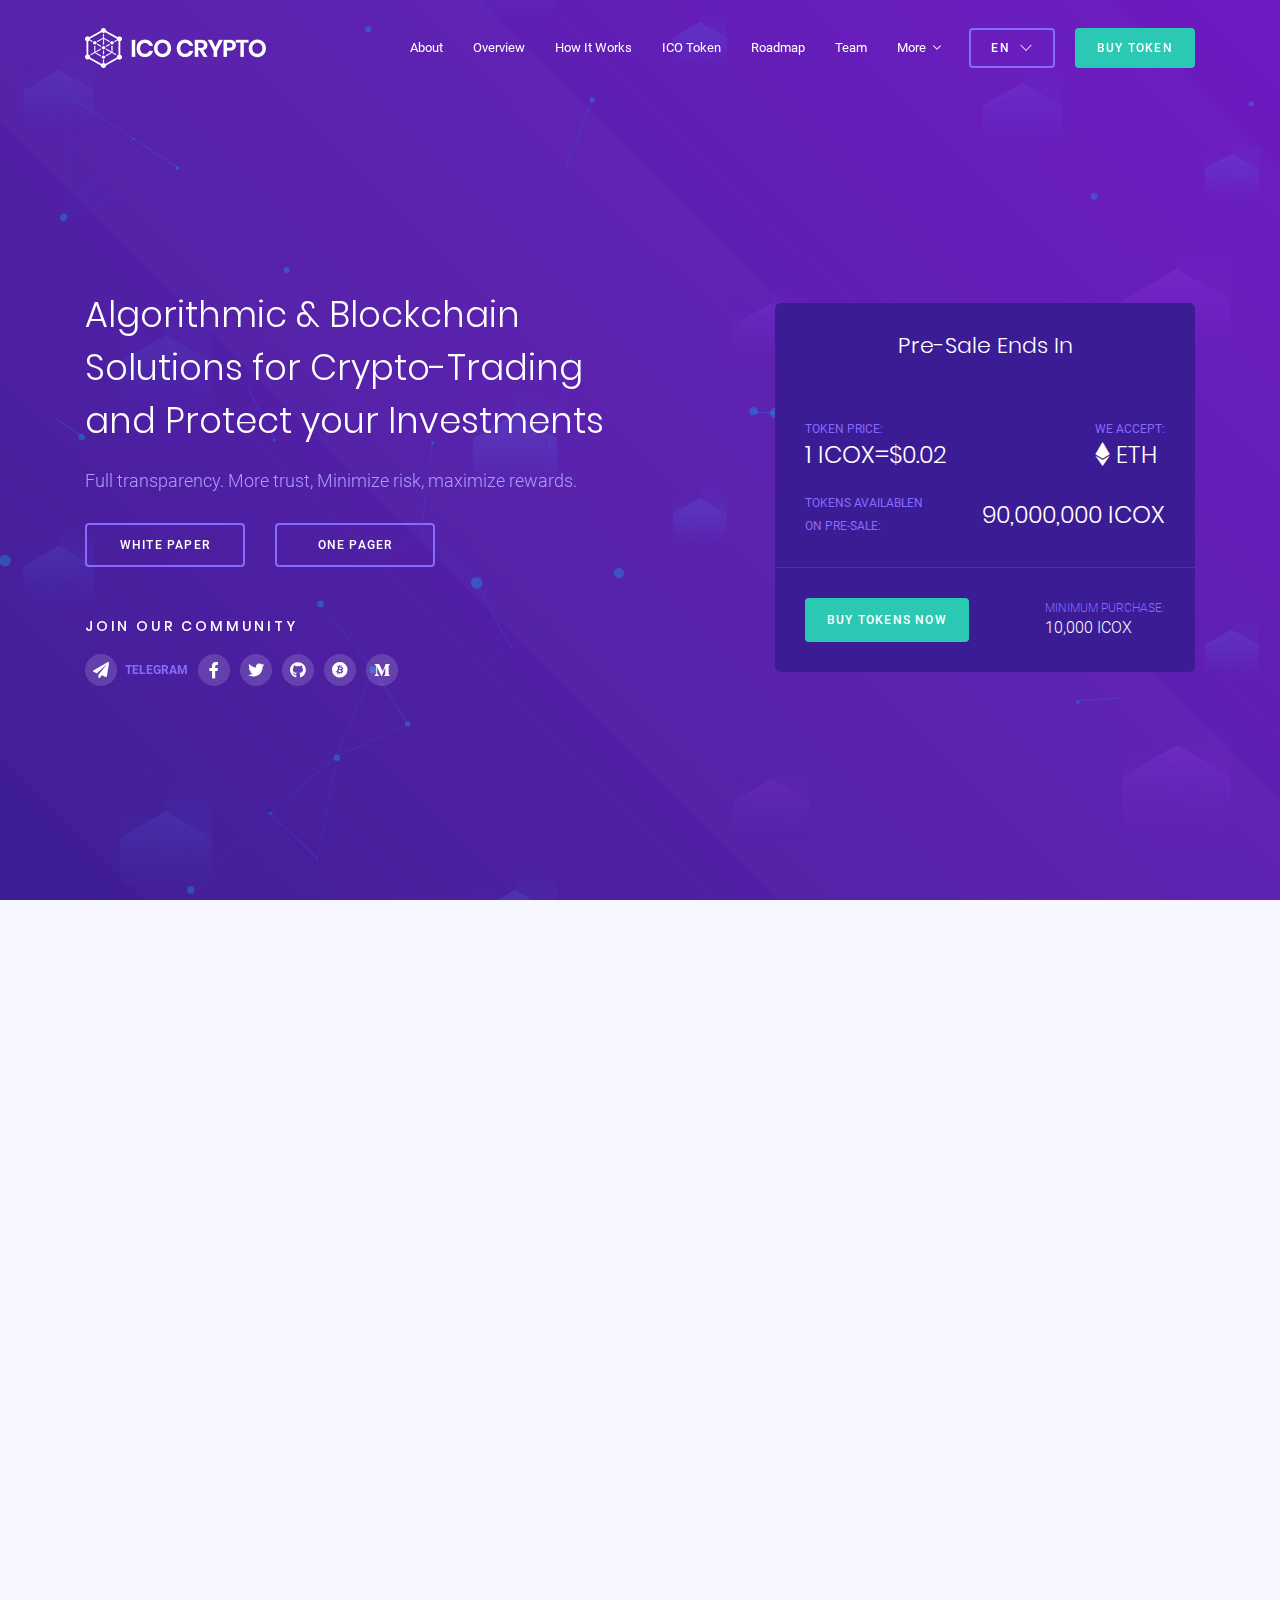
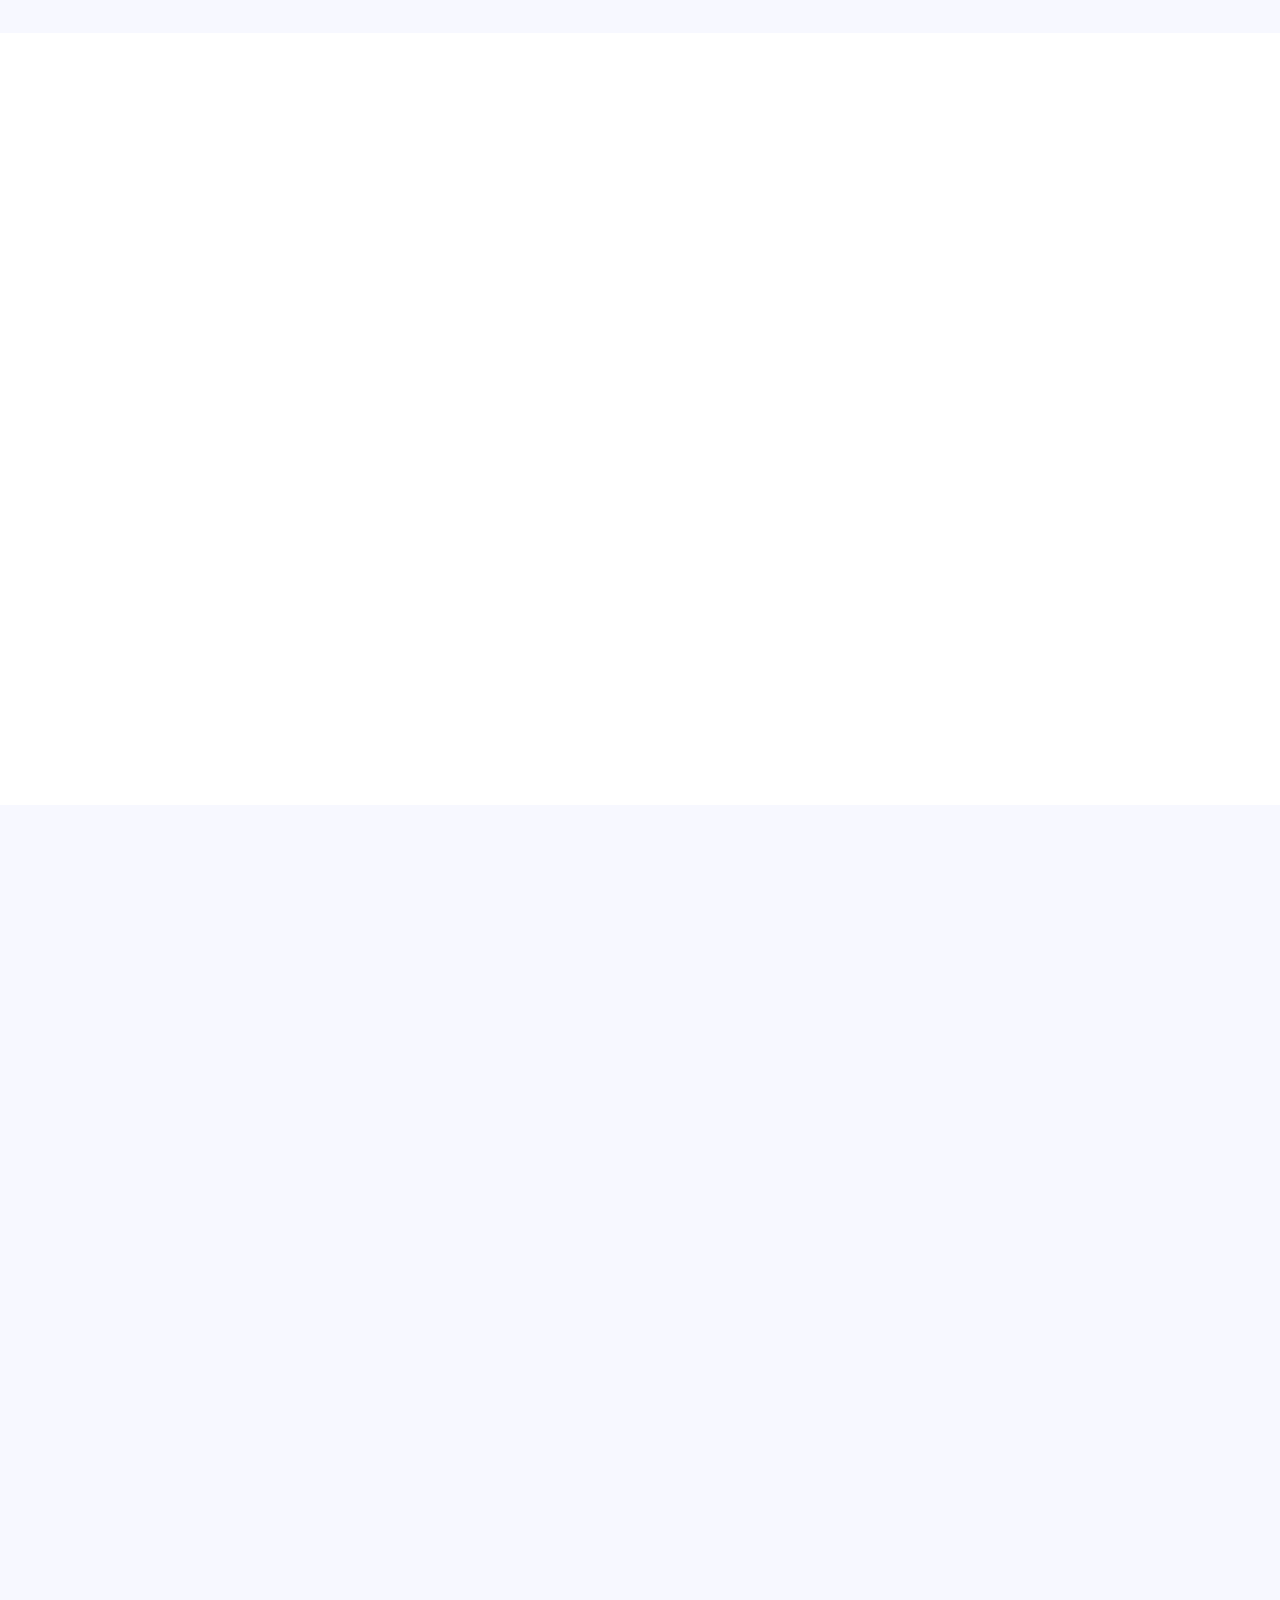
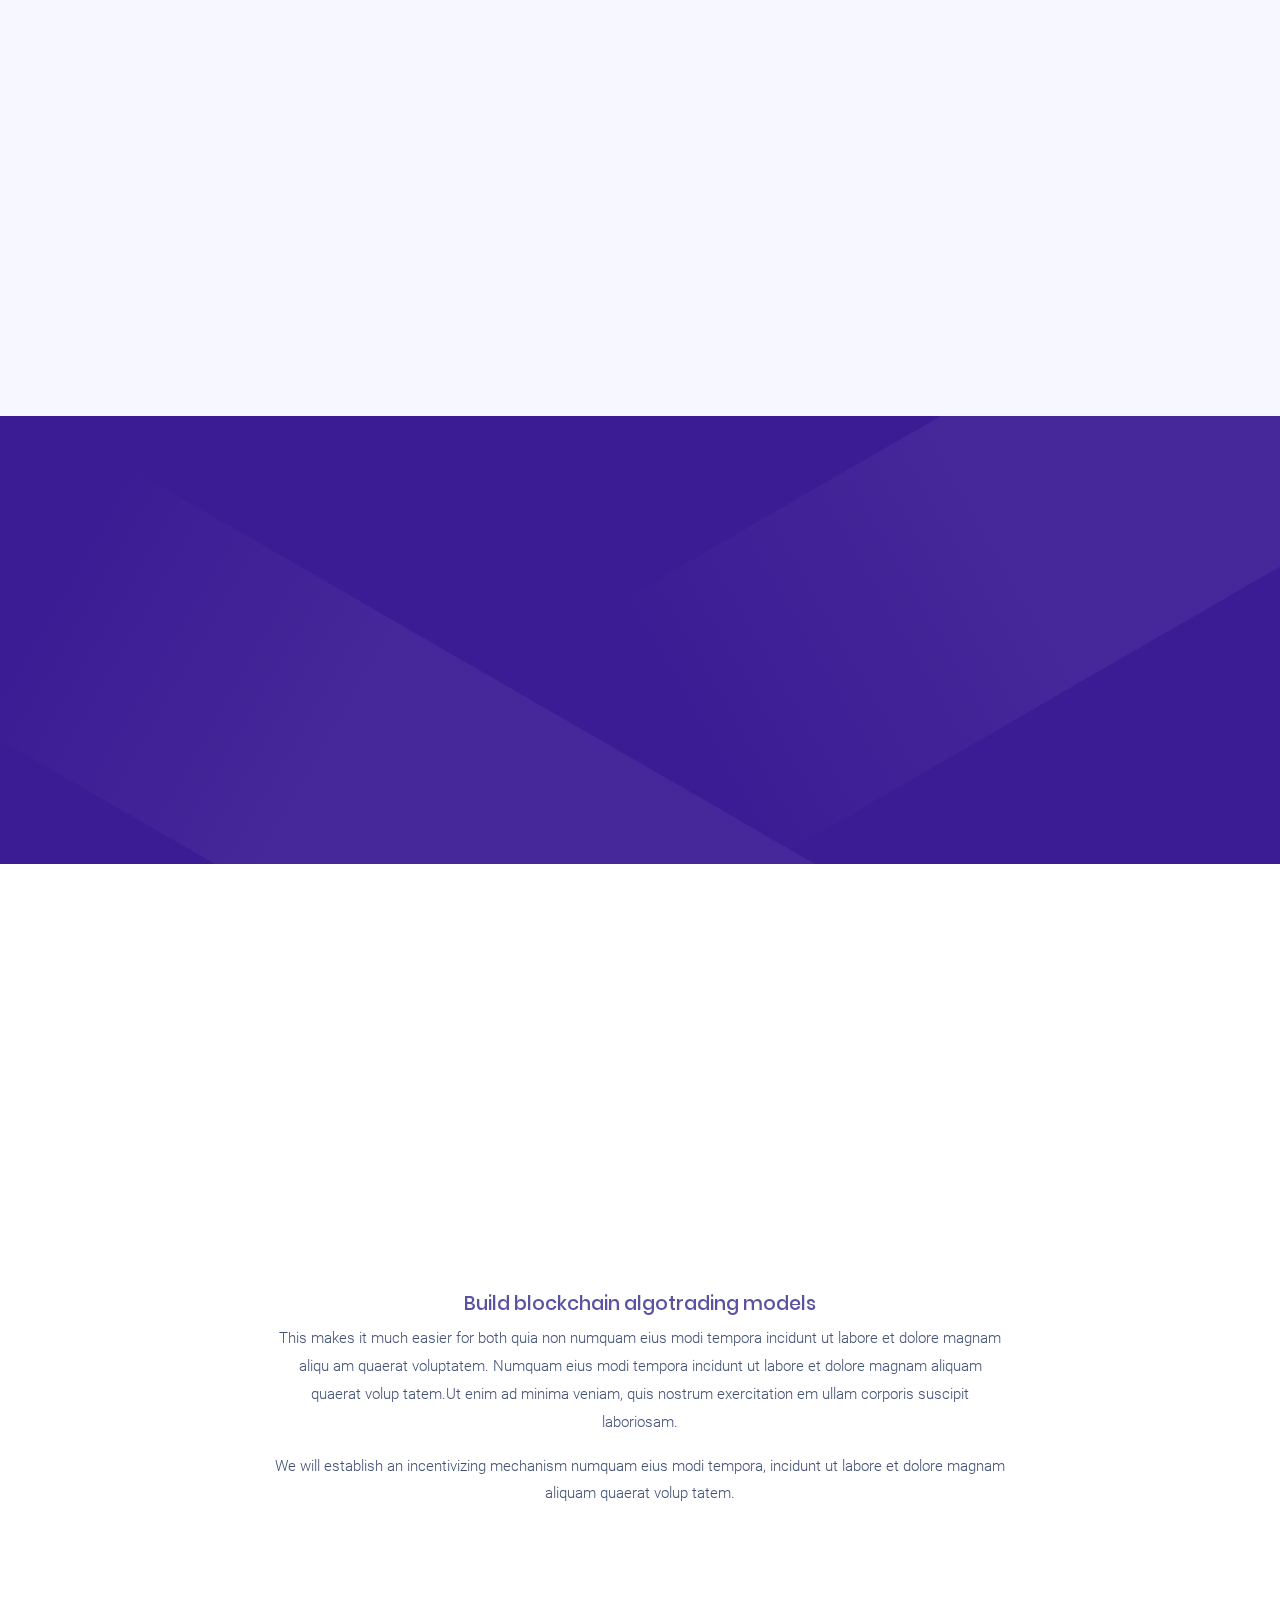
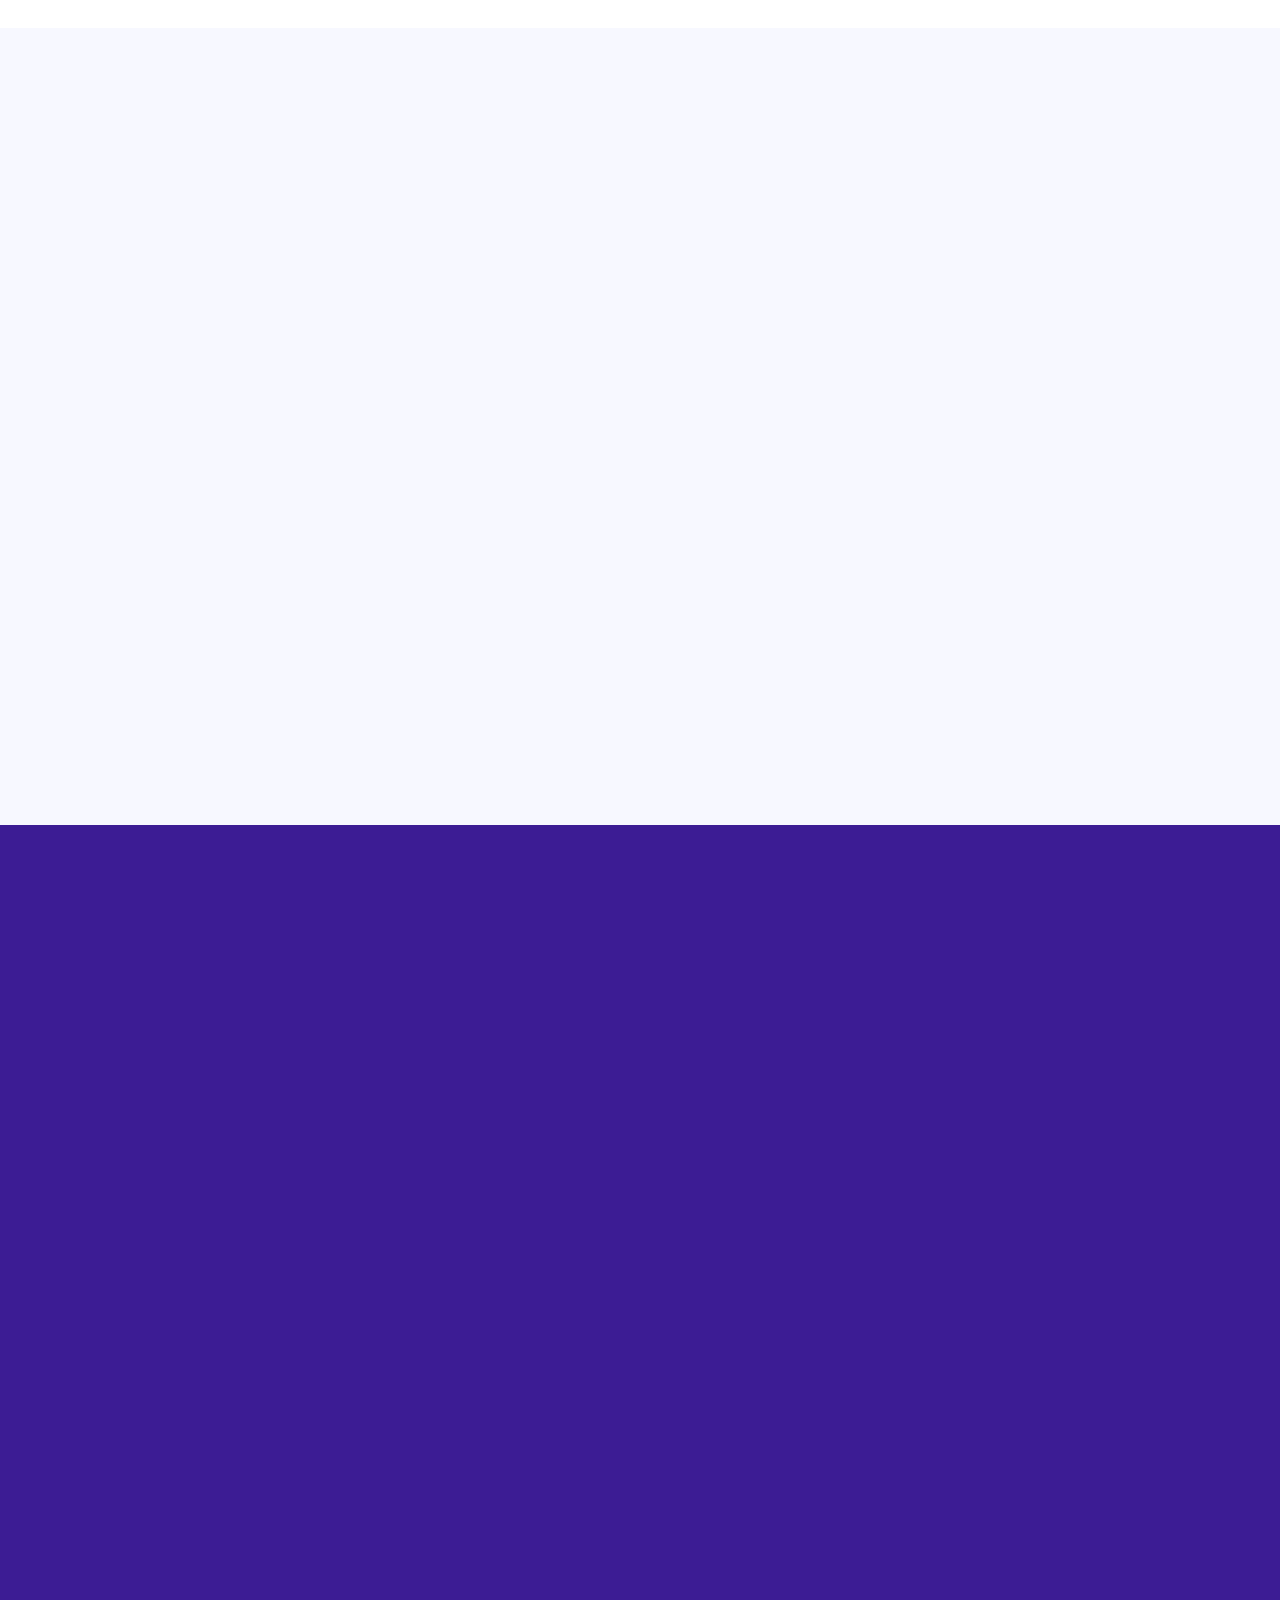
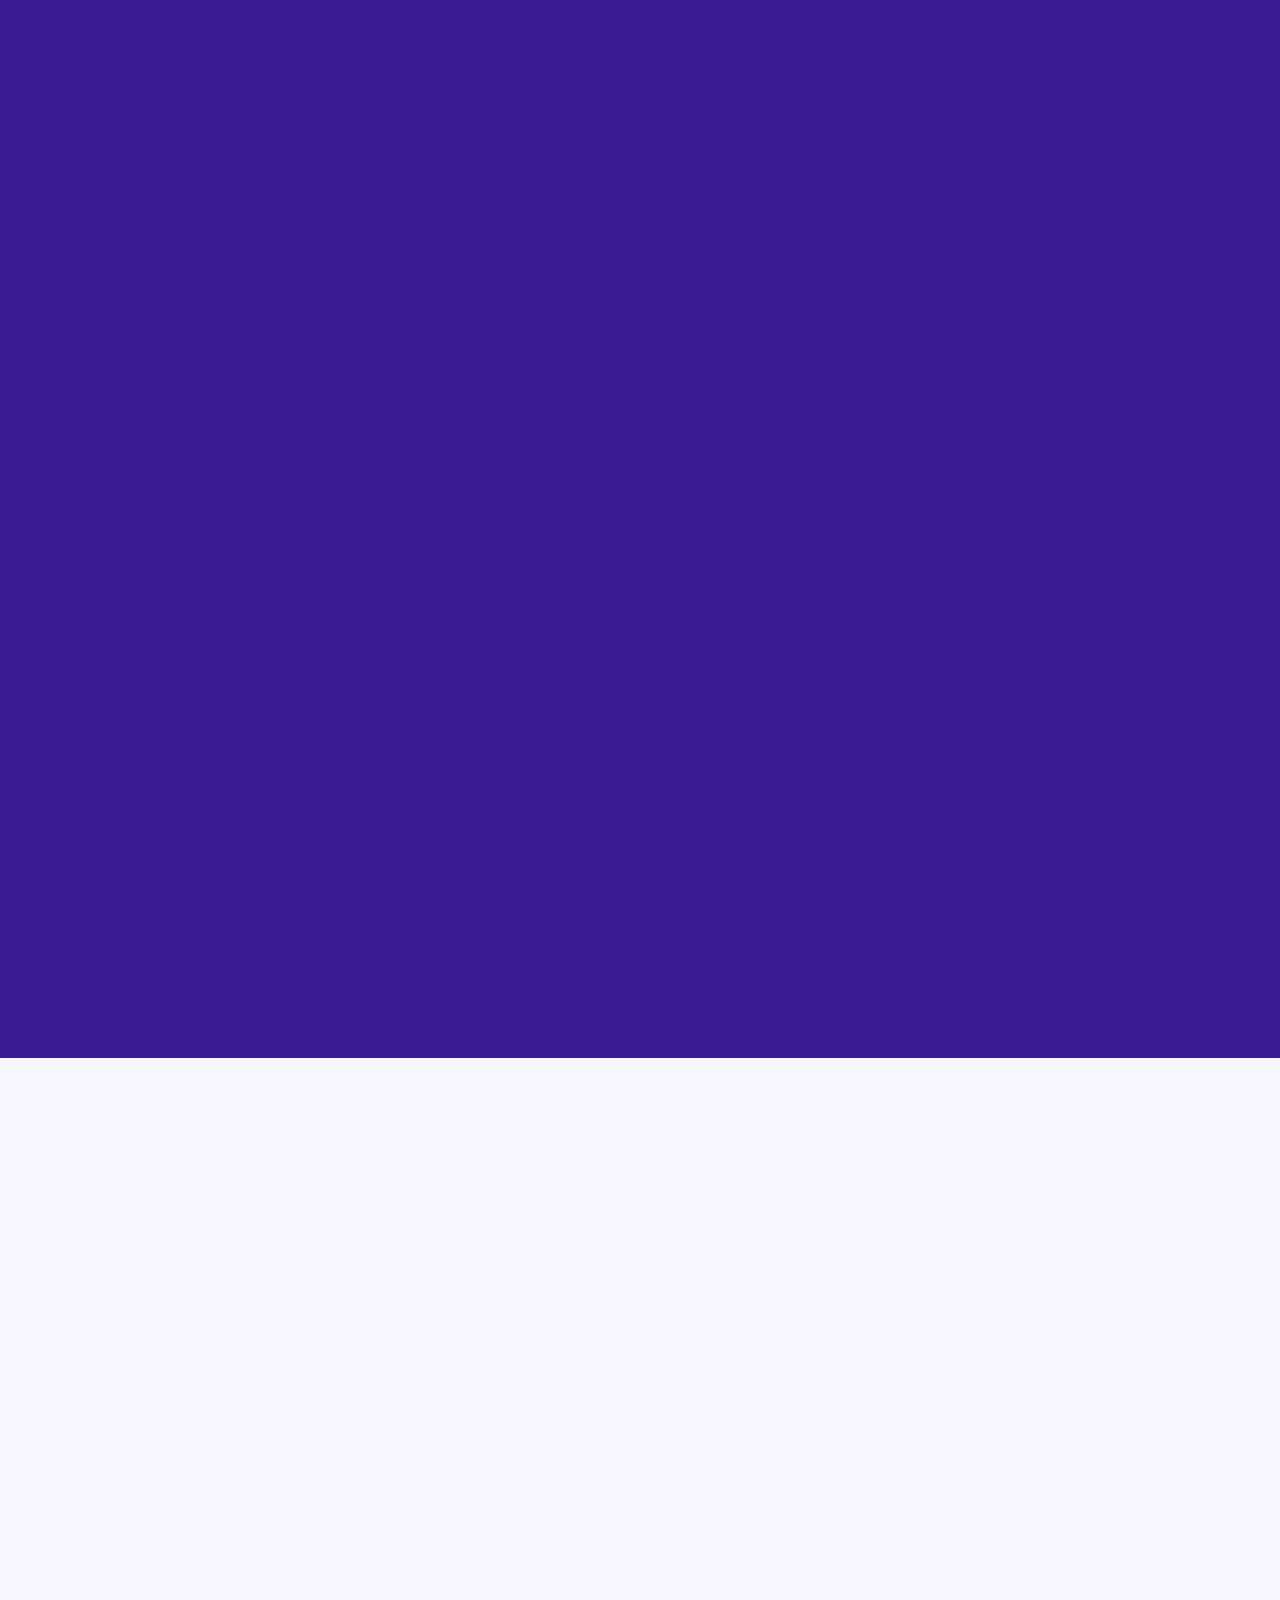
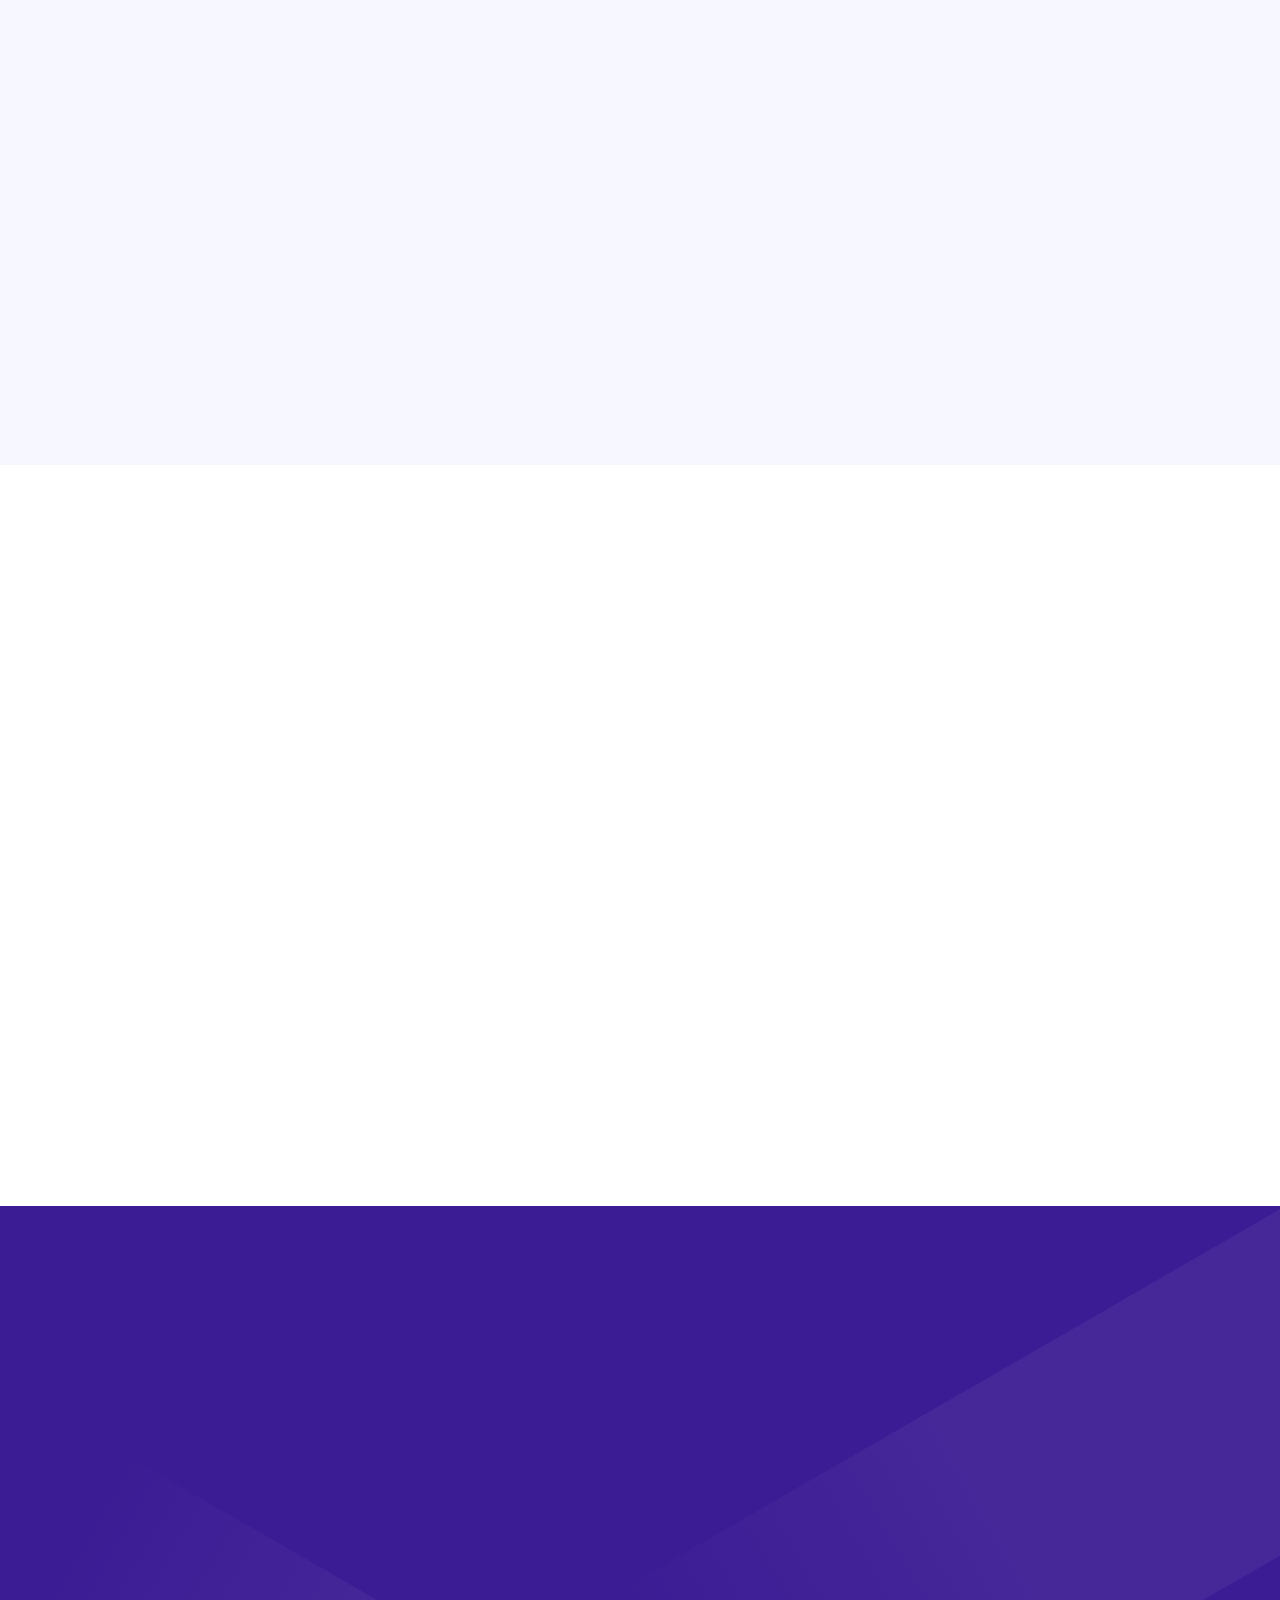
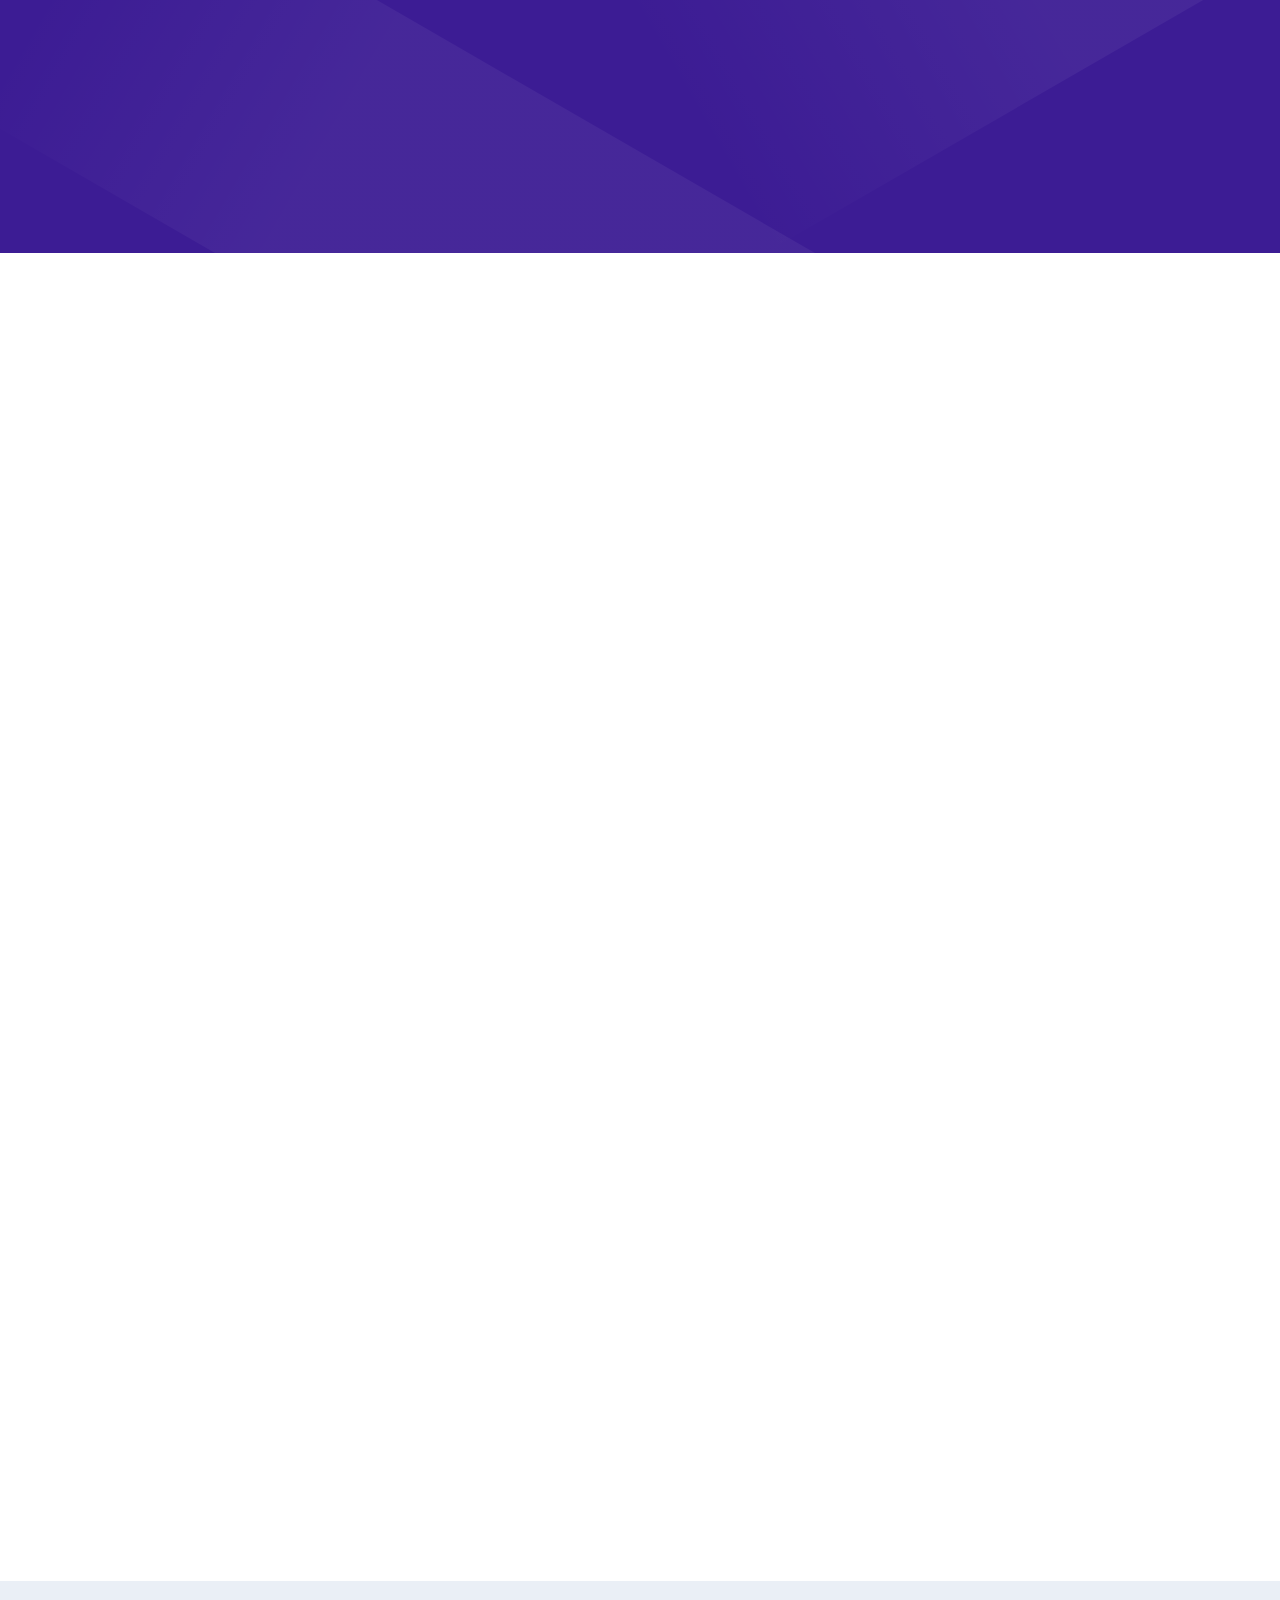
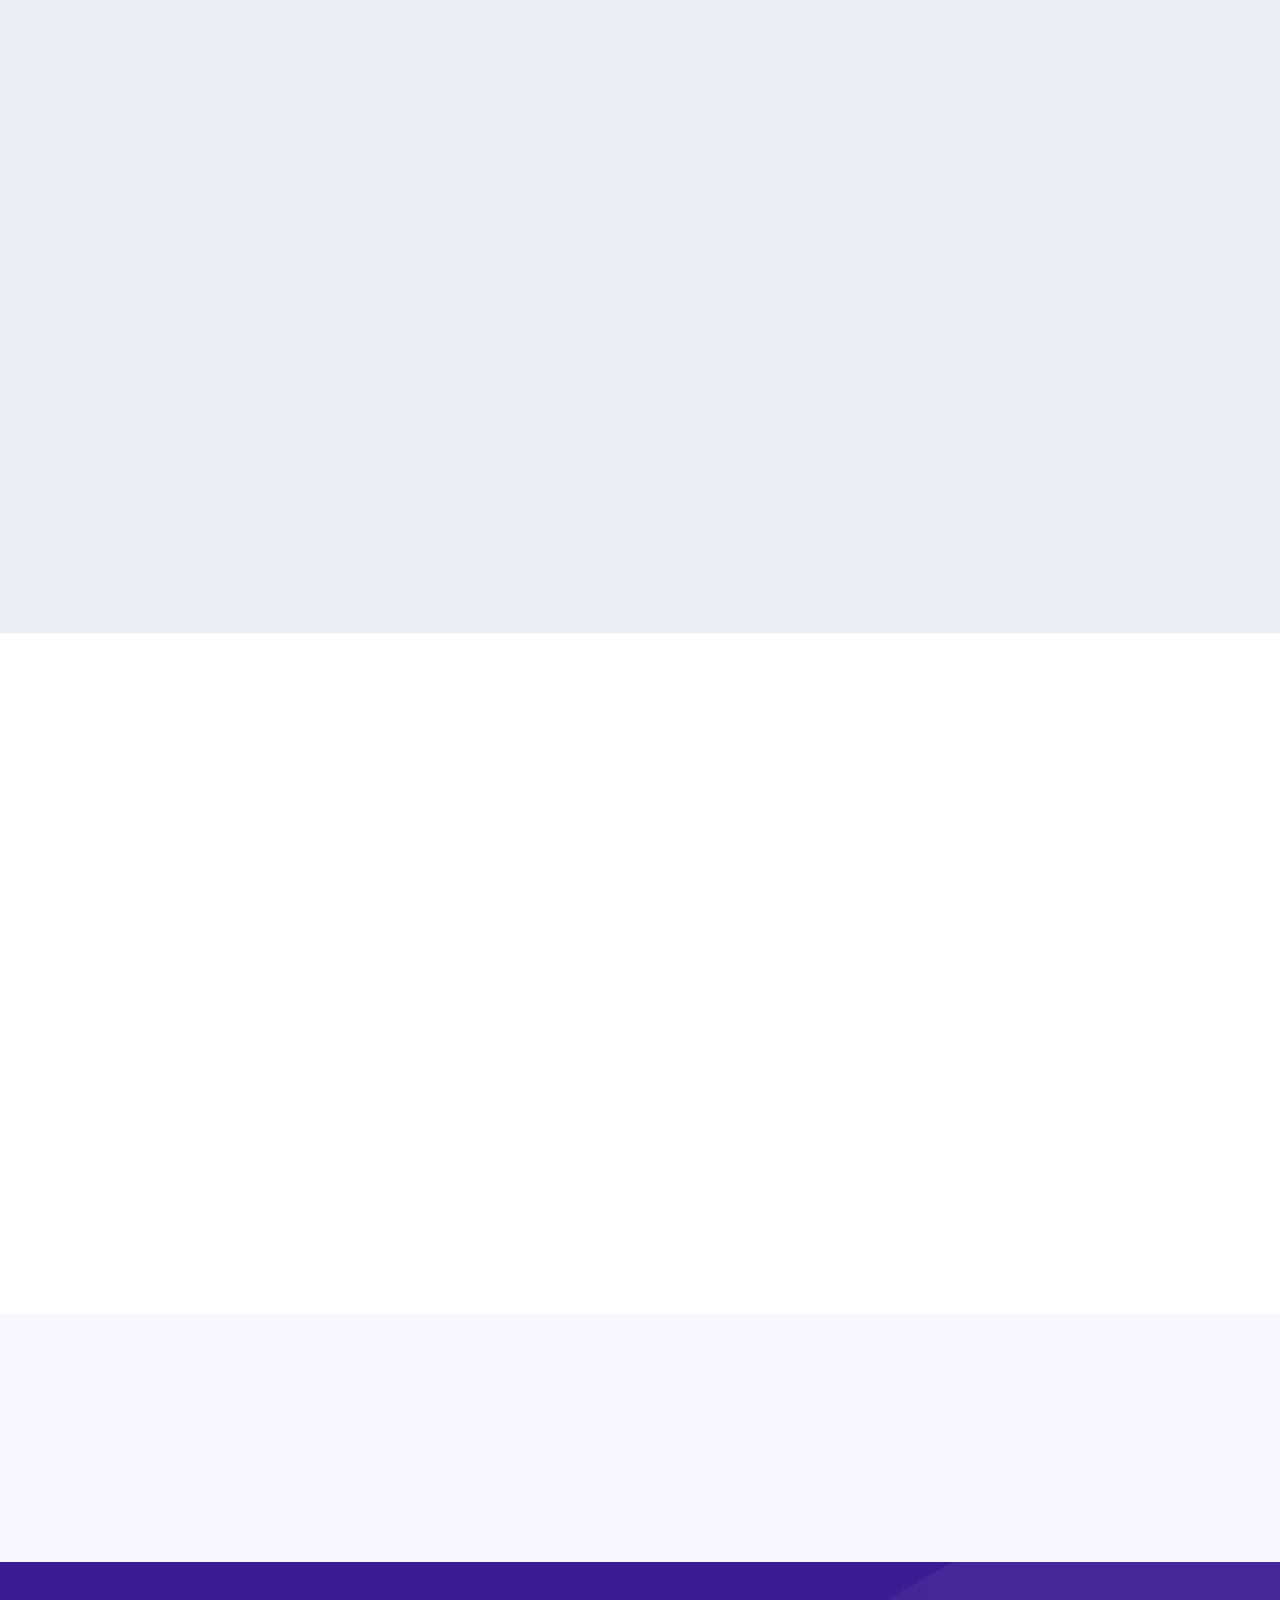
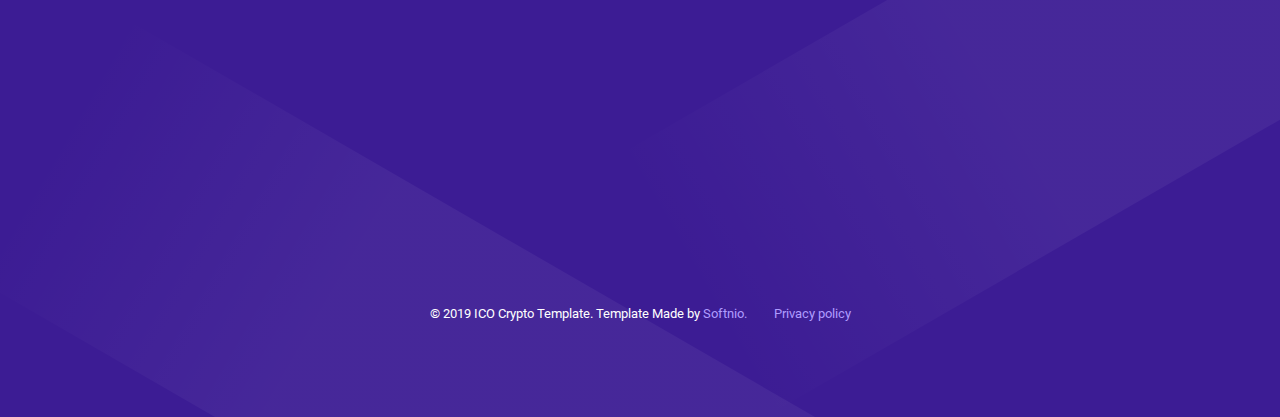
==== index.html @ b736d644 "The first commit" ====
<!DOCTYPE html>
<html lang="zxx" class="js">
<head>
	<meta charset="utf-8">
<meta name="author" content="Softnio">
<meta name="viewport" content="width=device-width, initial-scale=1, shrink-to-fit=no">
<meta name="description" content="">
<!-- Fav Icon  -->
<link rel="shortcut icon" href="images/favicon.png">
<!-- Site Title  -->
<title>Salvia | ICO Crypto - ICO Landing Page &amp; Multi-Purpose Cryptocurrency HTML Template</title>
<!-- Bundle and Base CSS -->
<link rel="stylesheet" href="assets/css/vendor.bundle.css?ver=1930">
<link rel="stylesheet" href="assets/css/style-salvia.css?ver=1930" id="changeTheme">
<!-- Extra CSS -->
<link rel="stylesheet" href="assets/css/theme.css?ver=1930">




</head>
     


    <body class="nk-body body-wider theme-dark mode-onepage">

<body class="nk-body body-wider theme-dark mode-onepage">
	<div class="nk-wrap">
		<header class="nk-header page-header is-transparent is-sticky is-shrink" id="header">
		    <!-- Header @s -->
            <div class="header-main">
                <div class="container">
                    <div class="header-wrap">
                        <!-- Logo @s -->
                        <div class="header-logo logo animated" data-animate="fadeInDown" data-delay=".65">
                            <a href="./" class="logo-link">
                                <img class="logo-dark" src="images/logo.png" srcset="images/logo2x.png 2x" alt="logo">
                                <img class="logo-light" src="images/logo-full-white.png" srcset="images/logo-full-white2x.png 2x" alt="logo">
                            </a>
                        </div>

                        <!-- Menu Toogle @s -->
                        <div class="header-nav-toggle">
                            <a href="#" class="navbar-toggle" data-menu-toggle="header-menu">
                                <div class="toggle-line">
                                    <span></span>
                                </div>
                            </a>
                        </div>

                        <!-- Menu @s -->
                        <div class="header-navbar header-navbar-s2">
                            <nav class="header-menu justify-content-between" id="header-menu">
                                <ul class="menu animated remove-animation" data-animate="fadeInDown" data-delay=".75">
                                    <li class="menu-item"><a class="menu-link nav-link" href="#about">About</a></li>
                                    <li class="menu-item"><a class="menu-link nav-link" href="#overview">Overview</a></li>
                                    <li class="menu-item"><a class="menu-link nav-link" href="#works">How It Works</a></li>
                                    <li class="menu-item"><a class="menu-link nav-link" href="#token">ICO Token</a></li>
                                    <li class="menu-item"><a class="menu-link nav-link" href="#roadmap">Roadmap</a></li>
                                    <li class="menu-item"><a class="menu-link nav-link" href="#team">Team</a></li>
                                    <li class="menu-item has-sub">
                                       <a class="menu-link nav-link menu-toggle" href="#">More</a>
                                        <ul class="menu-sub menu-drop">
                                            <li class="menu-item"><a class="menu-link nav-link" href="#faq">Faq</a></li>
                                            <li class="menu-item"><a class="menu-link nav-link" href="#document">Document</a></li>
                                        </ul>
                                    </li>
                                </ul>
                                <ul class="menu-btns align-items-center animated remove-animation" data-animate="fadeInDown" data-delay=".85">
                                    <li class="language-switcher language-switcher-s2 toggle-wrap">
                                        <a class="btn btn-rg toggle-tigger btn-outline btn-auto no-change btn-primary" href="#"><span>EN</span><em class="icon ti ti-angle-down"></em></a>
                                        <ul class="toggle-class toggle-drop drop-list drop-list-mb">
                                            <li><a href="#">Fr</a></li>
                                            <li><a href="#">Ch</a></li>
                                            <li><a href="#">Br</a></li>
                                        </ul>
                                    </li>
                                    <li><a href="#" class="btn btn-rg btn-secondary no-change"><span>Buy Token</span></a></li>
                                </ul>
                            </nav>
                        </div><!-- .header-navbar @e -->
                    </div>                                                
                </div>
            </div><!-- .header-main @e -->
			<!-- Banner @s -->
            <div class="header-banner bg-theme-grad-s2">
                <div class="nk-banner">
                    <div class="banner banner-fs banner-single banner-s1 banner-s1-overlay">
                        <div class="banner-wrap">
                            <div class="container">
                                <div class="row align-items-center justify-content-center justify-content-lg-between gutter-vr-60px">
                                    <div class="col-lg-6 col-xl-6 text-center text-lg-left">
                                        <div class="banner-caption tc-light">
                                            <div class="cpn-head mt-0">
                                                <h1 class="title title-thin title-xl-2 animated" data-animate="fadeInUp" data-delay="1.25">Algorithmic &amp; Blockchain Solutions for Crypto-Trading and Protect your Investments</h1>
                                            </div>
                                            <div class="cpn-text cpn-text-s2">
                                                <p class="lead-s2 lead-light animated" data-animate="fadeInUp" data-delay="1.35">Full transparency. More trust, Minimize risk, maximize rewards.</p>
                                            </div>
                                            <div class="cpn-btns">
                                                <ul class="btn-grp animated" data-animate="fadeInUp" data-delay="1.45">
                                                    <li><a class="btn btn-md btn-primary btn-outline" href="#">White Paper</a></li>
                                                    <li><a class="btn btn-md btn-primary btn-outline" href="#">One Pager</a></li>
                                                </ul>
                                            </div>
                                            <div class="cpn-social">
                                                <h4 class="title-xs animated" data-animate="fadeInUp" data-delay="1.55">JOIN OUR COMMUNITY</h4>
                                                <ul class="social">
                                                    <li class="animated" data-animate="fadeInUp" data-delay="1.65"><a href="#"><em class="social-icon fas fa-paper-plane"></em><span>Telegram</span></a></li>
                                                    <li class="animated" data-animate="fadeInUp" data-delay="1.7"><a href="#"><em class="social-icon fab fa-facebook-f"></em></a></li>
                                                    <li class="animated" data-animate="fadeInUp" data-delay="1.75"><a href="#"><em class="social-icon fab fa-twitter"></em></a></li>
                                                    <li class="animated" data-animate="fadeInUp" data-delay="1.8"><a href="#"><em class="social-icon fab fa-github"></em></a></li>
                                                    <li class="animated" data-animate="fadeInUp" data-delay="1.85"><a href="#"><em class="social-icon fab fa-bitcoin"></em></a></li>
                                                    <li class="animated" data-animate="fadeInUp" data-delay="1.9"><a href="#"><em class="social-icon fab fa-medium-m"></em></a></li>
                                                </ul>
                                            </div>
                                        </div>
                                    </div><!-- .col -->
                                    <div class="col-lg-6 col-xl-5 col-md-8 col-sm-9">
                                        <div class="token-status token-status-s3 round bg-theme tc-light animated" data-animate="fadeInUp" data-delay="2">
                                            <h4 class="title-md title-thin">Pre-Sale Ends In</h4>
                                            <div class="countdown-s2 countdown" data-date="2021/08/10 20:00:00"></div>
                                            <div class="token-info token-info-s1">
                                                <div class="token-info-item token-info-item-s1">
                                                    <div class="token-info-item-list">
                                                        <span>Token Price:</span>
                                                        <h4>1 ICOX=$0.02</h4>
                                                    </div>
                                                    <div class="token-info-item-list">
                                                        <span>We Accept:</span>
                                                        <h4><em class="fab fa-ethereum"></em> ETH</h4>
                                                    </div>
                                                </div>
                                                <div class="token-info-item token-info-item-s1">
                                                    <span>Tokens Availablen <br class="d-none d-md-block"> on Pre-Sale:</span>
                                                    <h4>90,000,000 ICOX</h4>
                                                </div>
                                            </div>
                                            <div class="token-action token-action-s2 flex-wrap flex-sm-nowrap">
                                                <a href="#" class="btn btn-md btn-secondary">Buy Tokens Now</a>
                                                <div class="token-min-s2">
                                                    <span>Minimum Purchase:</span> 
                                                    <span>10,000 ICOX</span>
                                                </div>
                                            </div>
                                        </div>
                                    </div><!-- .col -->
                                </div><!-- .row -->
                            </div>
                        </div>
                    </div>
                </div><!-- .nk-banner -->
                <div class="nk-ovm shape-q"></div>
                
                <!-- Place Particle Js -->
				<div id="particles-bg" class="particles-container particles-bg" data-pt-base="#00c0fa" data-pt-base-op=".3" data-pt-line="#2b56f5" data-pt-line-op=".5" data-pt-shape="#00c0fa" data-pt-shape-op=".2"></div>
            </div>
			<!-- .header-banner @e -->
		</header>
    
        <main class="nk-pages">
            <section class="section bg-light" id="about">
                <div class="container">
                    <!-- Block @s -->
                    <div class="nk-block nk-block-features-s2">
                        <div class="row align-items-center flex-row-reverse gutter-vr-30px">
                            <div class="col-lg-5">
                                <div class="gfx py-4 mx-auto mx-lg-0 animated" data-animate="fadeInUp" data-delay=".1">
                                    <img src="images/salvia/gfx-i.png" alt="gfx">
                                </div>
                            </div><!-- .col -->
                            <div class="col-lg-7">
                                <!-- Section Head @s -->
                                <div class="nk-block-text pdb-r">
                                    <h2 class="title title-thin animated" data-animate="fadeInUp" data-delay=".1">About ICO Crypto</h2>
                                    <p class="animated" data-animate="fadeInUp" data-delay=".2">Lorem ipsum dolor sit amet, consectetur adipiscing elit, sed do eiusmod tempor incididunt ut labore et dolore magna aliqua. Ut enim ad minim veniam, quis nostrud exercitation ullamco laboris nisi ut aliquip ex ea commodo consequat. Duis aute irure dolor in reprehenderit in voluptate velit esse cillum dolore eu fugiat nulla pariatur. Excepteur sint occaecat cupidatat non proident.</p>
                                    <p class="animated" data-animate="fadeInUp" data-delay=".3">Deserunt mollit anim id est laborum. Sed ut perspiciatis unde omnis iste natus error sit voluptatem accusantium doloremque laudantium, totam rem aperiam.</p>
                                </div><!-- .section-head @e -->
                                <div class="row gutter-vr-20px flex-wrap">
                                    <div class="col-sm-6">
                                        <div class="feature feature-s1 animated" data-animate="fadeInUp" data-delay=".4">
                                            <div class="feature-icon feature-icon-s5 feature-icon-s5-1">
                                                <em class="icon fas fa-check"></em>
                                            </div>
                                            <div class="feature-text feature-text-s1">
                                                <p>Makes you the sole owner of a secure decentralize registry</p>
                                            </div>
                                        </div>
                                    </div><!-- .col -->
                                    <div class="col-sm-6">
                                        <div class="feature feature-s1 animated" data-animate="fadeInUp" data-delay=".4">
                                            <div class="feature-icon feature-icon-s5 feature-icon-s5-2">
                                                <em class="icon fas fa-check"></em>
                                            </div>
                                            <div class="feature-text feature-text-s1">
                                                <p>It’s allows startups to launch and manage crowdfunding</p>
                                            </div>
                                        </div>
                                    </div><!-- .col -->
                                    <div class="col-sm-6">
                                        <div class="feature feature-s1 animated" data-animate="fadeInUp" data-delay=".5">
                                            <div class="feature-icon feature-icon-s5 feature-icon-s5-3">
                                                <em class="icon fas fa-check"></em>
                                            </div>
                                            <div class="feature-text feature-text-s1">
                                                <p>Our contributor payouts perfectly simple and easy</p>
                                            </div>
                                        </div>
                                    </div><!-- .col -->
                                    <div class="col-sm-6">
                                        <div class="feature feature-s1 animated" data-animate="fadeInUp" data-delay=".6">
                                            <div class="feature-icon feature-icon-s5 feature-icon-s5-4">
                                                <em class="icon fas fa-check"></em>
                                            </div>
                                            <div class="feature-text feature-text-s1">
                                                <p>Owners of cryptocurrency keep their digital coins in ICO</p>
                                            </div>
                                        </div>
                                    </div><!-- .col -->
                                </div><!-- .row -->
                            </div><!-- .col -->
                        </div><!-- .row -->
                    </div><!-- .block @e -->
                </div>
            </section>
            <!-- // -->
            <section class="section bg-white" id="overview">
                <div class="container">
                    <!-- Block @s -->
                    <div class="nk-block nk-block-features-s2">
                        <div class="row align-items-center gutter-vr-30px">
                            <div class="col-lg-6">
                                <div class="gfx py-4 mx-auto mx-lg-0 animated" data-animate="fadeInUp" data-delay=".1">
                                    <img src="images/salvia/gfx-j.png" alt="gfx">
                                </div>
                            </div><!-- .col -->
                            <div class="col-lg-6">
                                <div class="feature animated" data-animate="fadeInUp" data-delay=".2">
                                    <h2 class="title-xl-2 title-thin pdb-s">Why?</h2>
                                    <div class="feature-text feature-text-s1">
                                        <p>Tempor incididunt ut labore et dolore magna lorem ipsum dolor sit amet, consectetur adipiscing elit, sed do eiusmod aliqua. Ut enim ad minim veniam, quis nostrud exercitation ullamco laboris nisi.</p>
                                    </div>
                                </div>
                                <div class="feature animated" data-animate="fadeInUp" data-delay=".3">
                                    <h2 class="title-xl-2 title-thin pdb-s">Mission</h2>
                                    <div class="feature-text feature-text-s1">
                                        <p>Ut enim ad minim veniam, quis nostrud exercitation ullamco laboris nisi ut aliquip. Lorem ipsum dolor sit amet, consectetur adipiscing elit, sed do eiusmod tempor incididunt ut labore.</p>
                                    </div>
                                </div>
                                <div class="feature animated" data-animate="fadeInUp" data-delay=".4">
                                    <h2 class="title-xl-2 title-thin pdb-s">How?</h2>
                                    <div class="feature-text feature-text-s1">
                                        <p>Lorem ipsum dolor sit amet, consectetur adipiscing elit, sed do eiusmod tempor incididunt ut labore et dolore magna aliqua. Ut enim ad minim veniam, quis nostrud exercitation ullamco laboris nisi ut aliquip</p>
                                    </div>
                                </div>
                            </div><!-- .col -->
                        </div><!-- .row -->
                    </div><!-- .block @e -->
                </div>
            </section>
            <!-- // -->
            <section class="section bg-light">
                <div class="container">
                    <!-- Block @s -->
                    <div class="nk-block nk-block-features-s3">
                        <div class="section-head section-head-s7 wide-auto-sm text-center">
                            <h2 class="title title-thin animated" data-animate="fadeInUp" data-delay=".1">Problems</h2>
                            <p class="lead animated" data-animate="fadeInUp" data-delay=".2">On the global marketplace</p>
                        </div>
                        <div class="row justify-content-center gutter-vr-30px">
                            <div class="col-lg-4 col-md-6">
                                <div class="feature feature-s3 feature-center animated" data-animate="fadeInUp" data-delay=".3">
                                    <div class="feature-icon feature-icon-auto">
                                        <em class="icon icon-grd icon-lg ikon ikon-globe"></em>
                                    </div>
                                    <div class="feature-text">
                                        <h4 class="title-sm title-semibold">No World Wide Platform:</h4>
                                        <p class="fw-4">Nemo enim ipsam voluptatem quia voluptas sit aspernatur aut odit aut fugit, sed quia consequuntur magni dolores eos qui ratione voluptatem sequi.</p>
                                    </div>
                                </div>
                            </div><!-- .col -->
                            <div class="col-lg-4 col-md-6">
                                <div class="feature feature-s3 feature-center animated" data-animate="fadeInUp" data-delay=".4">
                                    <div class="feature-icon feature-icon-auto">
                                        <em class="icon icon-grd icon-lg ikon ikon-shiled-4"></em>
                                    </div>
                                    <div class="feature-text">
                                        <h4 class="title-sm title-semibold">No Safe Transactions:</h4>
                                        <p class="fw-4">Ut enim ad minima veniam, quis nostrum exercitationem ullam suscipit no laboriosam, nisi ut aliquid eos qui ratione voluptatem sequi nesciunt.</p>
                                    </div>
                                </div>
                            </div><!-- .col -->
                            <div class="col-lg-4 col-md-6">
                                <div class="feature feature-s3 feature-center animated" data-animate="fadeInUp" data-delay=".5">
                                    <div class="feature-icon feature-icon-auto">
                                        <em class="icon icon-grd icon-lg ikon ikon-wallet"></em>
                                    </div>
                                    <div class="feature-text">
                                        <h4 class="title-sm title-semibold">No Global Payment Systems:</h4>
                                        <p class="fw-4">Sed do eiusmod tempor incididunt ut labore et dolore aliqua. Ut enim ad minim veniam, quis nostrud exercitation ullamco laboris fugiat runull dolore magna.</p>
                                    </div>
                                </div>
                            </div><!-- .col -->
                        </div><!-- .row -->
                    </div><!-- Block @e -->
                    <div class="nk-block nk-block-features-s3">
                        <div class="section-head section-head-s7 wide-auto-sm text-center">
                            <h2 class="title title-thin animated" data-animate="fadeInUp" data-delay=".1">Solutions</h2>
                            <p class="lead animated" data-animate="fadeInUp" data-delay=".2">Our method and vision</p>
                        </div>
                        <div class="row justify-content-center gutter-vr-30px">
                            <div class="col-lg-4 col-md-6">
                                <div class="feature feature-s3 feature-center animated" data-animate="fadeInUp" data-delay=".3">
                                    <div class="feature-icon feature-icon-auto">
                                        <em class="icon icon-grd icon-lg ikon ikon-cloud"></em>
                                    </div>
                                    <div class="feature-text">
                                        <h4 class="title-sm title-semibold">Global Single-Platform:</h4>
                                        <p class="fw-4">Nemo enim ipsam voluptatem quia voluptas sit aspernatur aut odit aut, sed quia consequuntur magni dolores eos qui ratione voluptatem sequi nesciunt.</p>
                                    </div>
                                </div>
                            </div><!-- .col -->
                            <div class="col-lg-4 col-md-6">
                                <div class="feature feature-s3 feature-center animated" data-animate="fadeInUp" data-delay=".4">
                                    <div class="feature-icon feature-icon-auto">
                                        <em class="icon icon-grd icon-lg ikon ikon-safety"></em>
                                    </div>
                                    <div class="feature-text">
                                        <h4 class="title-sm title-semibold">Be Safe and Secure:</h4>
                                        <p class="fw-4">Ut enim ad minima veniam, quis nostrum exercitationem ullam corporis suscipit laboriosam, nisi ut aliquid eos qui ratione voluptatem sequi nesciunt.</p>
                                    </div>
                                </div>
                            </div><!-- .col -->
                            <div class="col-lg-4 col-md-6">
                                <div class="feature feature-s3 feature-center animated" data-animate="fadeInUp" data-delay=".5">
                                    <div class="feature-icon feature-icon-auto">
                                        <em class="icon icon-grd icon-lg ikon ikon-cash"></em>
                                    </div>
                                    <div class="feature-text">
                                        <h4 class="title-sm title-semibold">Decentralize Payment Systems</h4>
                                        <p class="fw-4">Sed do eiusmod tempor incididunt ut labore et dolore magna aliqua. Ut enim ad minim, quis nostrud exercitation ullamco laboris fugiat runull dolore magna.</p>
                                    </div>
                                </div>
                            </div><!-- .col -->
                        </div><!-- .row -->
                    </div><!-- .block @e -->
                </div>
            </section>
            <!-- // -->
            <section class="section bg-theme ov-h text-center tc-light overlay-x">
                <div class="container">
                    <!-- Block @s -->
                    <div class="nk-block nk-block-text-wrap">
                        <div class="row align-items-center justify-content-center">
                            <div class="col">
                                <div class="nk-block-text">
                                    <h3 class="fw-3 pb-2"><span class="h1 fw-3 pb-3 d-block animated" data-animate="fadeInUp" data-delay=".1">The main issue</span> <span class="d-block animated" data-animate="fadeInUp" data-delay=".2">of decentralizing decision-making  and transparency and reliability</span></h3>
                                    <p class="lead-s2 animated" data-animate="fadeInUp" data-delay=".3">At vero eos et accusamus et iusto odio dignissimos ducimus qui blanditiis praesentium voluptatum <br class="d-none d-lg-block"> deleniti atque corrupti quos dolores et quas molestias.</p>
                                </div><!-- .nk-block @e -->
                            </div><!-- .col -->
                        </div><!-- .row -->
                    </div><!-- .block @e -->
                </div>
            </section>
            <!-- // -->
            <section class="section bg-white ov-h text-center" id="works">
                <div class="section-head section-head-s7 wide-auto-xs">
                    <h2 class="title title-thin animated" data-animate="fadeInUp" data-delay=".1">How it works</h2>
                    <p class="lead animated" data-animate="fadeInUp" data-delay=".2">Our Ecosystem based on blockchain and we solved issues of current and future</p>
                </div>
                <div class="container">
                    <!-- Block @s -->
                    <div class="nk-block nk-block-text-wrap">
                        <div class="row justify-content-center">
                            <div class="col-lg-8">
                                <div class="feature-slider-dots  animated" data-animate="fadeInUp" data-delay=".3">
                                    <button class="feature-slider-dot owl-dots">
                                        <em class="ikon ikon-paricle"></em>
                                    </button>
                                    <button class="feature-slider-dot owl-dots">
                                        <em class="ikon ikon-user-setting"></em>
                                    </button>
                                    <button class="feature-slider-dot owl-dots">
                                        <em class="ikon ikon-clip-board"></em>
                                    </button>
                                    <button class="feature-slider-dot owl-dots">
                                        <em class="ikon ikon-user-chat"></em>
                                    </button>
                                    <button class="feature-slider-dot owl-dots">
                                        <em class="ikon ikon-car"></em>
                                    </button>
                                </div>
                                <div class="feature-slider-pane has-carousel owl-carousel" data-items="1" data-dots="true" data-custom-dots="feature-slider-dots" data-animate-out="fadeOut">
                                    <div class="ft-slider-pane-item pane-item-1">
                                        <h5 class="animate-up delay-5ms">Build blockchain algotrading models</h5>
                                        <p class="animate-up delay-6ms">This makes it much easier for both quia non numquam eius modi tempora incidunt ut labore et dolore magnam aliqu am quaerat voluptatem. Numquam eius modi tempora incidunt ut labore et dolore magnam aliquam quaerat volup  tatem.Ut enim ad minima veniam, quis nostrum exercitation em ullam corporis suscipit laboriosam.</p>
                                        <p class="animate-up delay-7ms">We will establish an incentivizing mechanism numquam eius modi tempora, incidunt ut labore et dolore magnam aliquam quaerat volup  tatem.</p>
                                    </div>
                                    <div class="ft-slider-pane-item pane-item-2">
                                        <h5 class="animate-up delay-5ms">Connect with others blockchain mod.</h5>
                                        <p class="animate-up delay-6ms">This makes it much easier for both quia non numquam eius modi tempora incidunt ut labore et dolore magnam aliqu am quaerat voluptatem. Numquam eius modi tempora incidunt ut labore et dolore magnam aliquam quaerat volup  tatem. Ut enim ad minima veniam, quis nostrum exercitation em ullam corporis suscipit laboriosam.</p>
                                        <p class="animate-up delay-7ms">We will establish an incentivizing mechanism numquam eius modi tempora, incidunt ut labore et dolore magnam aliquam quaerat volup  tatem.</p>
                                    </div>
                                    <div class="ft-slider-pane-item pane-item-3">
                                        <h5 class="animate-up delay-5ms">Target your goal to reach out.</h5>
                                        <p class="animate-up delay-6ms">This makes it much easier for both quia non numquam eius modi tempora incidunt ut labore et dolore magnam aliqu am quaerat voluptatem. Numquam eius modi tempora incidunt ut labore et dolore magnam aliquam quaerat volup  tatem.Ut enim ad minima veniam, quis nostrum exercitation em ullam corporis suscipit laboriosam.</p>
                                        <p class="animate-up delay-7ms">We will establish an incentivizing mechanism numquam eius modi tempora,incidunt ut labore et dolore magnam aliquam quaerat volup  tatem.</p>
                                    </div>
                                    <div class="ft-slider-pane-item pane-item-4">
                                        <h5 class="animate-up delay-5ms">Protect your blockchain models.</h5>
                                        <p class="animate-up delay-6ms">This makes it much easier for both quia non numquam eius modi tempora incidunt ut labore et dolore magnam aliqu am quaerat voluptatem. Numquam eius modi tempora incidunt ut labore et dolore magnam aliquam quaerat volup  tatem. Ut enim ad minima veniam, quis nostrum exercitation em ullam corporis suscipit laboriosam.</p>
                                        <p class="animate-up delay-7ms">We will establish an incentivizing mechanism numquam eius modi tempora, incidunt ut labore et dolore magnam aliquam quaerat volup  tatem.</p>
                                    </div>
                                    <div class="ft-slider-pane-item pane-item-5">
                                        <h5 class="animate-up delay-5ms">Make transaction easy and with a less fee.</h5>
                                        <p class="animate-up delay-6ms">This makes it much easier for both quia non numquam eius modi tempora incidunt ut labore et dolore magnam aliqu am quaerat voluptatem. Numquam eius modi tempora incidunt ut labore et dolore magnam aliquam quaerat volup  tatem. Ut enim ad minima veniam, quis nostrum exercitation em ullam corporis suscipit laboriosam.</p>
                                        <p class="animate-up delay-7ms">We will establish an incentivizing mechanism numquam eius modi tempora,incidunt ut labore et dolore magnam aliquam quaerat volup  tatem.</p>
                                    </div>
                                </div>
                            </div><!-- .col -->
                        </div><!-- .row -->
                    </div><!-- .block @e -->
                </div>
            </section>
            <!-- // -->
            <section class="section bg-light">
                <div class="container">
                    <!-- Block @s -->
                    <div class="nk-block nk-block-features-s2">
                        <div class="row align-items-center flex-row-reverse justify-content-between gutter-vr-30px">
                            <div class="col-lg-7">
                                <div class="gfx gfx-auto mb-lg-3 animated" data-animate="fadeInUp" data-delay=".1">
                                    <img src="images/app-screens/sc-large-k.png" alt="gfx">
                                </div>
                            </div><!-- .col -->
                            <div class="col-lg-4">
                                <!-- Section Head @s -->
                                <div class="section-head pb-lg-0">
                                    <h2 class="title title-thin animated" data-animate="fadeInUp" data-delay=".2">Introducing ICO Usercenter</h2>
                                    <p class=" animated" data-animate="fadeInUp" data-delay=".3">First of we release our major update with usercenter design which is most important part of ICO Token Sales management. It allows to manage whole process of tokens sales.</p>
                                </div><!-- .section-head @e -->
                            </div><!-- .col -->
                        </div><!-- .row -->
                        <div class="row features-list flex-wrap gutter-vr-30px">
                            <div class="col-lg-3 col-sm-6">
                                <div class="feature feature-s1 feature-s1-1 boxed boxed-xs bg-white bordered animated" data-animate="fadeInUp" data-delay=".4">
                                    <div class="feature-icon feature-icon-s5 feature-icon-s5-1">
                                        <em class="icon fas fa-check"></em>
                                    </div>
                                    <div class="feature-text feature-text-s1">
                                        <span class="title-xs-alt title-mid">Safe &amp; Secure Transactions</span>
                                    </div>
                                </div>
                            </div><!-- .col -->
                            <div class="col-lg-3 col-sm-6">
                                <div class="feature feature-s1 feature-s1-2 boxed boxed-xs bg-white bordered animated" data-animate="fadeInUp" data-delay=".5">
                                    <div class="feature-icon feature-icon-s5 feature-icon-s5-2">
                                        <em class="icon fas fa-check"></em>
                                    </div>
                                    <div class="feature-text feature-text-s1">
                                        <span class="title-xs-alt title-mid">Encrypted and Kept Private</span>
                                    </div>
                                </div>
                            </div><!-- .col -->
                            <div class="col-lg-3 col-sm-6">
                                <div class="feature feature-s1 feature-s1-3 boxed boxed-xs bg-white bordered animated" data-animate="fadeInUp" data-delay=".6">
                                    <div class="feature-icon feature-icon-s5 feature-icon-s5-3">
                                        <em class="icon fas fa-check"></em>
                                    </div>
                                    <div class="feature-text feature-text-s1">
                                        <span class="title-xs-alt title-mid">Multiple Payment Gateway</span>
                                    </div>
                                </div>
                            </div><!-- .col -->
                            <div class="col-lg-3 col-sm-6">
                                <div class="feature feature-s1 feature-s1-4 boxed boxed-xs bg-white bordered animated" data-animate="fadeInUp" data-delay=".7">
                                    <div class="feature-icon feature-icon-s5 feature-icon-s5-4">
                                        <em class="icon fas fa-check"></em>
                                    </div>
                                    <div class="feature-text feature-text-s1">
                                        <span class="title-xs-alt title-mid">KYC Verification</span>
                                    </div>
                                </div>
                            </div><!-- .col -->
                        </div><!-- .row -->
                    </div><!-- .block @e -->
                </div>
            </section>
            <!-- // -->
            <section class="bg-theme" id="token">
                 <div class="section section-tokendes tc-light">
                    <div class="container">
                        <div class="section-head section-head-s7 text-center wide-auto-sm">
                            <h2 class="title title-thin animated" data-animate="fadeInUp" data-delay=".1">ICO Crypto <br>Token Economics</h2>
                            <p class="lead animated" data-animate="fadeInUp" data-delay=".2">Our initial coin offering will run till softcap reached.Full details of the ICO can be found within the platform.</p>
                        </div><!-- .section-head @e -->
						<!-- .block @s -->
                        <div class="nk-block">
                            <div class="token-box-top">
                            <div class="row gutter-vr-30px">
                                <div class="col-lg-4 col-md-6">
                                    <div class="token-sale-box animated" data-animate="fadeInUp" data-delay=".3">
                                        <span class="token-sale-info">24,000,000</span>
                                        <span class="token-sale-title">TOTAL TOKEN SUPPLY</span>
                                    </div>
                                </div><!-- .col -->
                                <div class="col-lg-4 col-md-6">
                                    <div class="token-sale-box animated" data-animate="fadeInUp" data-delay=".4">
                                        <span class="token-sale-info">20,000,000</span>
                                        <span class="token-sale-title">HARDCAP (ICOX)</span>
                                    </div>
                                </div><!-- .col -->
                                <div class="col-lg-4 col-md-6">
                                    <div class="token-sale-box animated" data-animate="fadeInUp" data-delay=".5">
                                        <span class="token-sale-info">5,000,000</span>
                                        <span class="token-sale-title">SOFTCAP (ICOX)</span>
                                    </div>
                                </div><!-- .col -->
                                <div class="col-lg-4 col-md-6">
                                    <div class="token-sale-box animated" data-animate="fadeInUp" data-delay=".6">
                                        <span class="token-sale-info">14,400,000</span>
                                        <span class="token-sale-title">TOKENS FOR PUBLIC</span>
                                    </div>
                                </div><!-- .col -->
                                <div class="col-lg-4 col-md-6">
                                    <div class="token-sale-box animated" data-animate="fadeInUp" data-delay=".7">
                                        <span class="token-sale-info">$0.50 USD</span>
                                        <span class="token-sale-title">ICO TOKEN PRICE</span>
                                    </div>
                                </div><!-- .col -->
                                <div class="col-lg-4 col-md-6">
                                    <div class="token-sale-box animated" data-animate="fadeInUp" data-delay=".8">
                                        <span class="token-sale-info">ETH, BTC, USD</span>
                                        <span class="token-sale-title">ACCEPTED CURRENCY</span>
                                    </div>
                                </div><!-- .col -->
                            </div><!-- .row -->
                        </div>
                        </div><!-- .block @e -->
                        <div class="nk-block">
                            <div class="token-box-bottom">
                                <div class="section-head section-head-s7 text-center wide-auto-sm">
                                    <h2 class="title title-thin animated" data-animate="fadeInUp" data-delay=".1">Bonus Details</h2>
                                </div><!-- .section-head @e -->
                                <div class="row justify-content-center">
                                    <div class="col-xl-3 col-md-4">
                                        <div class="token-bonus-item one animated" data-animate="fadeInUp" data-delay=".2">
                                            <span class="token-bonus-title">PRE-SALE</span>
                                            <span class="token-bonus-percent">25%</span>
                                            <span class="token-bonus-txt">Bonus</span>
                                        </div>
                                    </div><!-- .col -->
                                    <div class="col-xl-3 col-md-4">
                                        <div class="token-bonus-item two animated" data-animate="fadeInUp" data-delay=".3">
                                            <span class="token-bonus-title">ICO SALE - WEEK 1</span>
                                            <span class="token-bonus-percent">15%</span>
                                            <span class="token-bonus-txt">Bonus</span>
                                        </div>
                                    </div><!-- .col -->
                                    <div class="col-xl-3 col-md-4">
                                        <div class="token-bonus-item three animated" data-animate="fadeInUp" data-delay=".4">
                                            <span class="token-bonus-title">ICO SALE - WEEK 2</span>
                                            <span class="token-bonus-percent">0%</span>
                                            <span class="token-bonus-txt">Bonus</span>
                                        </div>
                                    </div><!-- .col -->
                                </div><!-- .row -->
                                <div class="text-center pdt-r animated" data-animate="fadeInUp" data-delay=".5">
                                    <a href="" class="btn btn-lg btn-secondary">Buy ICO Crypto Tokens Now</a>
                                </div>
                            </div>
                        </div><!-- .block @e -->
                    </div>
                 </div>
                <div class="section-tokendes">
                    <div class="container">
                        <!-- Block @s -->
                        <div class="nk-block nk-block-alocation mgb-m30">
                            <div class="row">
                                <div class="col-lg-6">
                                    <div class="token-alocate-item animated" data-animate="fadeInUp" data-delay=".6">
                                        <div class="token-alocate-graph">
                                            <img src="images/icon.png" alt="icon">
                                            <span>Token <br> Allocation</span>
                                            <canvas class="chart-canvas" id="token-alocate-salvia2"></canvas>
                                        </div>
                                        <ul class="chart-data" data-canvas="token-alocate-salvia2" data-canvas-type="doughnut" data-canvas-cutout="77">
                                            <li data-color="#6d6af6" data-title="Token Sale Program" data-amount="60"></li>
                                            <li data-color="#f0a561" data-title="Reserve Fund" data-amount="8"></li>
                                            <li data-color="#7dbef9" data-title="Team and Founders" data-amount="15"></li>
                                            <li data-color="#7adac9" data-title="Board Advisors" data-amount="4"></li>
                                            <li data-color="#7654e1" data-title="Ecosystem Development" data-amount="7"></li>
                                            <li data-color="#371e8d" data-title="Marketing and Bounty" data-amount="6"></li>
                                        </ul>
                                    </div>
                                </div><!-- .col -->
                                <div class="col-lg-6">
                                    <div class="token-alocate-item animated" data-animate="fadeInUp" data-delay=".7">
                                        <div class="token-alocate-graph">
                                            <img src="images/icon.png" alt="icon">
                                            <span>Funds <br> Allocation</span>
                                            <canvas class="chart-canvas" id="fund-alocate-salvia2"></canvas>
                                        </div>
                                        <ul class="chart-data" data-canvas="fund-alocate-salvia2" data-canvas-type="doughnut" data-canvas-cutout="77">
                                            <li data-color="#371e8d" data-title="Engineering and Development" data-amount="40"></li>
                                            <li data-color="#7654e1" data-title="Business Development" data-amount="12"></li>
                                            <li data-color="#7adac9" data-title="Marketing &amp; Promotion" data-amount="20"></li>
                                            <li data-color="#72a3f4" data-title="Legal &amp; Regulation" data-amount="10"></li>
                                            <li data-color="#f0a561" data-title="Operational &amp; Administration" data-amount="8"></li>
                                            <li data-color="#da6bc1" data-title="Contingency" data-amount="4"></li>
                                            <li data-color="#371e8d" data-title="Partners" data-amount="6"></li>
                                        </ul>
                                    </div>
                                </div><!-- .col -->
                            </div><!-- .row -->
                        </div><!-- .block @e -->
                    </div>
                    <div class="nk-ovm ovm-bottom ovm-h-40 bg-light"></div>
                </div><!-- .section-tokendes -->
                <div class="nk-ovm nk-ovm-fixed shape-q"></div>
            </section>
            <!-- // -->
            <section class="section bg-light" id="document">
                <div class="container">
                    <!-- Block @s -->
                    <div class="section-head section-head-s7 text-center wide-auto-sm">
                        <h2 class="title title-thin animated" data-animate="fadeInUp" data-delay=".1">Documentation</h2>
                        <p class="lead animated" data-animate="fadeInUp" data-delay=".2">Download the whitepaper and learn about ICO Token, the unique ICO Crypto approach and the team/advisors.</p>
                    </div><!-- .section-head @e -->
                    <div class="nk-block nk-block-features">
                        <div class="row">
                            <div class="col-lg-3 col-sm-6">
                                <div class="feature feature-document animated" data-animate="fadeInUp" data-delay=".3">
                                    <div class="feature-document-img">
                                        <img src="images/salvia/docs-sm-a.jpg" alt="">
                                    </div>
                                    <div class="feature-document-text">
                                        <span class="feature-document-info">White Paper<span>(PDF)</span></span>
                                        <a href="#" class="feature-document-link"><em class="ti ti-import"></em></a>
                                    </div>
                                </div>
                            </div><!-- .col -->
                            <div class="col-lg-3 col-sm-6">
                                <div class="feature feature-document animated" data-animate="fadeInUp" data-delay=".4">
                                    <div class="feature-document-img">
                                        <img src="images/salvia/docs-sm-b.jpg" alt="">
                                    </div>
                                    <div class="feature-document-text">
                                        <span class="feature-document-info">One Pager<span>(PDF)</span></span>
                                        <a href="#" class="feature-document-link"><em class="ti ti-import"></em></a>
                                    </div>
                                </div>
                            </div><!-- .col -->
                            <div class="col-lg-3 col-sm-6">
                                <div class="feature feature-document animated" data-animate="fadeInUp" data-delay=".5">
                                    <div class="feature-document-img">
                                        <img src="images/salvia/docs-sm-c.jpg" alt="">
                                    </div>
                                    <div class="feature-document-text">
                                        <span class="feature-document-info">Terms of Sales<span>(PDF)</span></span>
                                        <a href="#" class="feature-document-link"><em class="ti ti-import"></em></a>
                                    </div>
                                </div>
                            </div><!-- .col -->
                            <div class="col-lg-3 col-sm-6">
                                <div class="feature feature-document animated" data-animate="fadeInUp" data-delay=".6">
                                    <div class="feature-document-img">
                                        <img src="images/salvia/docs-sm-d.jpg" alt="">
                                    </div>
                                    <div class="feature-document-text">
                                        <span class="feature-document-info">Privacy &amp; Policy<span>(PDF)</span></span>
                                        <a href="#" class="feature-document-link"><em class="ti ti-import"></em></a>
                                    </div>
                                </div>
                            </div><!-- .col -->
                        </div><!-- .row -->
                    </div><!-- .block @s -->
                </div>
            </section>
            <!-- // -->
            <section class="section bg-white" id="roadmap">
                <div class="container">
                    <!-- Section Head @s -->
                    <div class="row justify-content-center">
                        <div class="col-lg-6">
                            <div class="section-head section-head-s7 text-center wide-auto-sm">
                                <h2 class="title title-thin animated" data-animate="fadeInUp" data-delay=".1">Roadmap</h2>
                                <p class="lead animated" data-animate="fadeInUp" data-delay=".2">Our roadmap is a planned where we take on the most complex problems and turn them into great solutions</p>
                            </div><!-- .section-head @e -->
                        </div><!-- .col -->
                    </div><!-- .row -->
                    <!-- Block @s -->
                    <div class="nk-block">
                        <div class="row justify-content-center text-center">
                            <div class="col-xl-12">
                                <div class="roadmap-carousel-container animated" data-animate="fadeInUp" data-delay=".3">
                                    <div class="has-carousel roadmap-carousel owl-carousel" data-items="5" data-items-mobile-s="1" data-margin="15" data-dots="true">
                                        <div class="roadmap roadmap-done roadmap-s3">
                                            <div class="roadmap-step roadmap-step-s3">
                                                <div class="roadmap-head roadmap-head-s3">
                                                    <span class="roadmap-time roadmap-time-s3">March 2018</span>
                                                </div>
                                                <p>Start of the ICO Crypto Platform Development</p>
                                            </div>
                                        </div>
                                        <div class="roadmap roadmap-done roadmap-s3">
                                            <div class="roadmap-step roadmap-step-s3">
                                                <div class="roadmap-head roadmap-head-s3">
                                                    <span class="roadmap-time roadmap-time-s3">April 2018</span>
                                                </div>
                                                <p>Start of the Preparation for the ICO Token Sale</p>
                                            </div>
                                        </div>
                                        <div class="roadmap roadmap-running roadmap-s3">
                                            <div class="roadmap-step roadmap-step-s3">
                                                <div class="roadmap-head roadmap-head-s3">
                                                    <span class="roadmap-time roadmap-time-s3">October 2019</span>
                                                </div>
                                                <p>ICO Platform Launched with full solutions</p>
                                            </div>
                                        </div>
                                        <div class="roadmap roadmap-s3">
                                            <div class="roadmap-step roadmap-step-s3">
                                                <div class="roadmap-head roadmap-head-s3">
                                                    <span class="roadmap-time roadmap-time-s3">January 2019</span>
                                                </div>
                                                <p>Partnership for the future EcoSystem</p>
                                            </div>
                                        </div>
                                        <div class="roadmap roadmap-s3">
                                            <div class="roadmap-step roadmap-step-s3">
                                                <div class="roadmap-head roadmap-head-s3">
                                                    <span class="roadmap-time roadmap-time-s3">June 2019</span>
                                                </div>
                                                <p>ICO Wallet full version release</p>
                                            </div>
                                        </div>
                                        <div class="roadmap roadmap-s3">
                                            <div class="roadmap-step roadmap-step-s3">
                                                <div class="roadmap-head roadmap-head-s3">
                                                    <span class="roadmap-time roadmap-time-s3">December 2019</span>
                                                </div>
                                                <p>The firest product ready to goes live to all business</p>
                                            </div>
                                        </div>
                                        <div class="roadmap roadmap-s3">
                                            <div class="roadmap-step roadmap-step-s3">
                                                <div class="roadmap-head roadmap-head-s3">
                                                    <span class="roadmap-time roadmap-time-s3">MarchQ2 2019</span>
                                                </div>
                                                <p>Start of the ICO Crypto Platform Development.</p>
                                            </div>
                                        </div>
                                        <div class="roadmap roadmap-s3">
                                            <div class="roadmap-step roadmap-step-s3">
                                                <div class="roadmap-head roadmap-head-s3">
                                                    <span class="roadmap-time roadmap-time-s3">April 2019</span>
                                                </div>
                                                <p>Start of the Preparation for the ICO Token Sale</p>
                                            </div>
                                        </div>
                                    </div>
                                </div>
                            </div><!-- .col -->
                        </div><!-- .row -->
                    </div><!-- .block @e -->
                </div>
            </section>
            <!-- // -->
            <section class="section bg-theme ov-h text-center tc-light overlay-x">
                <div class="container">
                    <div class="section-head section-head-s7 wide-auto-sm">
                        <h2 class="title title-thin animated" data-animate="fadeInUp" data-delay=".1">Beta Products</h2>
                        <p class="lead animated" data-animate="fadeInUp" data-delay=".2">ICO Backend is the ICO token sales management software,which helps you to lunch and mange your ICO.</p>
                    </div>
                    <!-- Block @s -->
                    <div class="nk-block nk-block-text-wrap">
                        <div class="row justify-content-center gutter-vr-30px">
                            <div class="col-lg-5 animated" data-animate="fadeInUp" data-delay=".3">
                                <a href="#" class="product-box">
                                    <h5 class="product-name">USER DASHDOARD</h5>
                                    <div class="product-image"><img src="images/products/c.jpg" alt="prdouct"></div>
                                </a>
                            </div>
                            <div class="col-lg-5 animated" data-animate="fadeInUp" data-delay=".4">
                                <a href="#" class="product-box">
                                    <h5 class="product-name">Admin DASHDOARD</h5>
                                    <div class="product-image"><img src="images/products/d.jpg" alt="prdouct"></div>
                                </a>
                            </div>
                        </div><!-- .row -->
                    </div><!-- .block @e -->
                </div>
            </section>
            <!-- // -->
            <section class="section bg-white" id="team">
                <div class="container">
                    <div class="section-head section-head-s7 text-center wide-auto-sm">
                        <h2 class="title title-thin animated" data-animate="fadeInUp" data-delay=".1">Team</h2>
                    </div>
                    <!-- Block @s -->
                    <div class="nk-block nk-block-team-list">
                        <div class="section-head section-head-sm section-head-s7 text-center wide-auto-sm">
                            <h2 class="title-md title-thin animated" data-animate="fadeInUp" data-delay=".2">Core Team Member</h2>
                        </div>
                        <div class="row justify-content-center">
                            <div class="col-lg-3 col-sm-6">
                                <div class="team animated" data-animate="fadeInUp" data-delay=".3">
                                    <div class="team-photo team-photo-s2">
                                        <a href="#team-popup-1" class="team-show content-popup" data-overlay="bg-theme-grad-alternet"></a>
                                        <img src="images/team/md-a-color.jpg" alt="team">
                                        <ul class="team-social">
                                            <li><a href="#"><em class="fab fa-linkedin-in"></em></a></li>
                                            <li><a href="#"><em class="fab fa-facebook-f"></em></a></li>
                                        </ul>
                                    </div>
                                    <h5 class="team-name title title-sm">Louis Baker</h5>
                                    <span class="team-position">CEO &amp; Lead Blockchain</span>
                                </div><!-- Start .team-profile  -->
                                <div id="team-popup-1" class="team-popup mfp-hide">
                                    <a title="Close" class="mfp-close">×</a>
                                    <div class="row align-items-start">
                                        <div class="col-md-6">
                                            <div class="team-photo">
                                                <img src="images/team/a-color.jpg" alt="team">
                                            </div>
                                        </div><!-- .col  -->
                                        <div class="col-md-6">
                                            <div class="team-popup-info pl-md-3">
                                                <h3 class="team-name title title-lg pt-4">Louis Baker</h3>
                                                <p class="team-position mb-1">CEO &amp; Lead Blockchain </p>
                                                <ul class="team-social team-social-s2 mb-4">
                                                    <li><a href="#"><em class="fab fa-facebook-f"></em></a></li>
                                                    <li><a href="#"><em class="fab fa-linkedin-in"></em></a></li>
                                                </ul>
                                                <p>He is a great man to work Lorem ipsum dolor sit amet, consec tetur adipis icing elit. Simi lique, autem. </p>
                                                <p>Tenetur quos facere magnam volupt ates quas esse Sedrep ell endus mole stiae tates quas esse Sed repell endus molesti aela uda ntium quis quam iusto minima thanks.</p>
                                                <div class="progress-list">
                                                    <div class="progress-wrap">
                                                        <div class="progress-title">Blockchain <span class="progress-amount">85%</span></div>
                                                        <div class="progress-bar progress-bar-xs bg-black-10">
                                                            <div class="progress-percent bg-theme-accent-alt" data-percent="85"></div>
                                                        </div>
                                                    </div>
                                                    <div class="progress-wrap">
                                                        <div class="progress-title">Decentralization <span class="progress-amount">68%</span></div>
                                                        <div class="progress-bar progress-bar-xs bg-black-10">
                                                            <div class="progress-percent bg-theme-accent-alt" data-percent="68"></div>
                                                        </div>
                                                    </div>
                                                </div>
                                            </div>
                                        </div><!-- .col  -->
                                    </div><!-- .row  -->
                                </div><!-- .team-profile  -->
                            </div><!-- .col -->
                            <div class="col-lg-3 col-sm-6">
                                <div class="team animated" data-animate="fadeInUp" data-delay=".4">
                                    <div class="team-photo team-photo-s2">
                                        <a href="#team-popup-2" class="team-show content-popup"></a>
                                        <img src="images/team/md-b-color.jpg" alt="team">
                                        <ul class="team-social">
                                            <li><a href="#"><em class="fab fa-linkedin-in"></em></a></li>
                                            <li><a href="#"><em class="fab fa-facebook-f"></em></a></li>
                                        </ul>
                                    </div>
                                    <h5 class="team-name title title-sm">Jonathan Rios</h5>
                                    <span class="team-position">CTO &amp; Software Engineer</span>
                                </div><!-- Start .team-profile  -->
                                <div id="team-popup-2" class="team-popup mfp-hide">
                                    <a title="Close" class="mfp-close">×</a>
                                    <div class="row align-items-start">
                                        <div class="col-md-6">
                                            <div class="team-photo">
                                                <img src="images/team/b-color.jpg" alt="team">
                                            </div>
                                        </div><!-- .col  -->
                                        <div class="col-md-6">
                                            <div class="team-popup-info pl-md-3">
                                                <h3 class="team-name title title-lg pt-4">Louis Baker</h3>
                                                <p class="team-position mb-1">CEO &amp; Lead Blockchain </p>
                                                <ul class="team-social team-social-s2 mb-4">
                                                    <li><a href="#"><em class="fab fa-facebook-f"></em></a></li>
                                                    <li><a href="#"><em class="fab fa-linkedin-in"></em></a></li>
                                                </ul>
                                                <p>He is a great man to work Lorem ipsum dolor sit amet, consec tetur adipis icing elit. Simi lique, autem. </p>
                                                <p>Tenetur quos facere magnam volupt ates quas esse Sedrep ell endus mole stiae tates quas esse Sed repell endus molesti aela uda ntium quis quam iusto minima thanks.</p>
                                                <div class="progress-list">
                                                    <div class="progress-wrap">
                                                        <div class="progress-title">Blockchain <span class="progress-amount">85%</span></div>
                                                        <div class="progress-bar progress-bar-xs bg-black-10">
                                                            <div class="progress-percent bg-primary" data-percent="85"></div>
                                                        </div>
                                                    </div>
                                                    <div class="progress-wrap">
                                                        <div class="progress-title">Decentralization <span class="progress-amount">68%</span></div>
                                                        <div class="progress-bar progress-bar-xs bg-black-10">
                                                            <div class="progress-percent bg-primary" data-percent="68"></div>
                                                        </div>
                                                    </div>
                                                </div>
                                            </div>
                                        </div><!-- .col  -->
                                    </div><!-- .row  -->
                                </div><!-- .team-profile  -->
                            </div><!-- .col -->
                            <div class="col-lg-3 col-sm-6">
                                <div class="team animated" data-animate="fadeInUp" data-delay=".5">
                                    <div class="team-photo team-photo-s2">
                                        <a href="#team-popup-3" class="team-show content-popup"></a>
                                        <img src="images/team/md-c-color.jpg" alt="team">
                                        <ul class="team-social">
                                            <li><a href="#"><em class="fab fa-linkedin-in"></em></a></li>
                                            <li><a href="#"><em class="fab fa-facebook-f"></em></a></li>
                                        </ul>
                                    </div>
                                    <h5 class="team-name title title-sm">Jason Morales</h5>
                                    <span class="team-position">Sr.Backend developer</span>
                                </div><!-- Start .team-profile  -->
                                <div id="team-popup-3" class="team-popup mfp-hide">
                                    <a title="Close" class="mfp-close">×</a>
                                    <div class="row align-items-start">
                                        <div class="col-md-6">
                                            <div class="team-photo">
                                                <img src="images/team/c-color.jpg" alt="team">
                                            </div>
                                        </div><!-- .col  -->
                                        <div class="col-md-6">
                                            <div class="team-popup-info pl-md-3">
                                                <h3 class="team-name title title-lg pt-4">Louis Baker</h3>
                                                <p class="team-position mb-1">CEO &amp; Lead Blockchain </p>
                                                <ul class="team-social team-social-s2 mb-4">
                                                    <li><a href="#"><em class="fab fa-facebook-f"></em></a></li>
                                                    <li><a href="#"><em class="fab fa-linkedin-in"></em></a></li>
                                                </ul>
                                                <p>He is a great man to work Lorem ipsum dolor sit amet, consec tetur adipis icing elit. Simi lique, autem. </p>
                                                <p>Tenetur quos facere magnam volupt ates quas esse Sedrep ell endus mole stiae tates quas esse Sed repell endus molesti aela uda ntium quis quam iusto minima thanks.</p>
                                                <div class="progress-list">
                                                    <div class="progress-wrap">
                                                        <div class="progress-title">Blockchain <span class="progress-amount">85%</span></div>
                                                        <div class="progress-bar progress-bar-xs bg-black-10">
                                                            <div class="progress-percent bg-primary" data-percent="85"></div>
                                                        </div>
                                                    </div>
                                                    <div class="progress-wrap">
                                                        <div class="progress-title">Decentralization <span class="progress-amount">68%</span></div>
                                                        <div class="progress-bar progress-bar-xs bg-black-10">
                                                            <div class="progress-percent bg-primary" data-percent="68"></div>
                                                        </div>
                                                    </div>
                                                </div>
                                            </div>
                                        </div><!-- .col  -->
                                    </div><!-- .row  -->
                                </div><!-- .team-profile  -->
                            </div><!-- .col -->
                            <div class="col-lg-3 col-sm-6">
                                <div class="team animated" data-animate="fadeInUp" data-delay=".6">
                                    <div class="team-photo team-photo-s2">
                                        <a href="#team-popup-4" class="team-show content-popup"></a>
                                        <img src="images/team/md-d-color.jpg" alt="team">
                                        <ul class="team-social">
                                            <li><a href="#"><em class="fab fa-linkedin-in"></em></a></li>
                                            <li><a href="#"><em class="fab fa-facebook-f"></em></a></li>
                                        </ul>
                                    </div>
                                    <h5 class="team-name title title-sm">Joseph Jordan</h5>
                                    <span class="team-position">Software Engineer</span>
                                </div><!-- Start .team-profile  -->
                                <div id="team-popup-4" class="team-popup mfp-hide">
                                    <a title="Close" class="mfp-close">×</a>
                                    <div class="row align-items-start">
                                        <div class="col-md-6">
                                            <div class="team-photo">
                                                <img src="images/team/d-color.jpg" alt="team">
                                            </div>
                                        </div><!-- .col  -->
                                        <div class="col-md-6">
                                            <div class="team-popup-info pl-md-3">
                                                <h3 class="team-name title title-lg pt-4">Louis Baker</h3>
                                                <p class="team-position mb-1">CEO &amp; Lead Blockchain </p>
                                                <ul class="team-social team-social-s2 mb-4">
                                                    <li><a href="#"><em class="fab fa-facebook-f"></em></a></li>
                                                    <li><a href="#"><em class="fab fa-linkedin-in"></em></a></li>
                                                </ul>
                                                <p>He is a great man to work Lorem ipsum dolor sit amet, consec tetur adipis icing elit. Simi lique, autem. </p>
                                                <p>Tenetur quos facere magnam volupt ates quas esse Sedrep ell endus mole stiae tates quas esse Sed repell endus molesti aela uda ntium quis quam iusto minima thanks.</p>
                                                <div class="progress-list">
                                                    <div class="progress-wrap">
                                                        <div class="progress-title">Blockchain <span class="progress-amount">85%</span></div>
                                                        <div class="progress-bar progress-bar-xs bg-black-10">
                                                            <div class="progress-percent bg-primary" data-percent="85"></div>
                                                        </div>
                                                    </div>
                                                    <div class="progress-wrap">
                                                        <div class="progress-title">Decentralization <span class="progress-amount">68%</span></div>
                                                        <div class="progress-bar progress-bar-xs bg-black-10">
                                                            <div class="progress-percent bg-primary" data-percent="68"></div>
                                                        </div>
                                                    </div>
                                                </div>
                                            </div>
                                        </div><!-- .col  -->
                                    </div><!-- .row  -->
                                </div><!-- .team-profile  -->
                            </div><!-- .col -->
                        </div><!-- .row -->
                    </div><!-- Block @e -->
                    <div class="nk-block nk-block-team-list">
                        <div class="section-head section-head-sm section-head-s7 text-center wide-auto-sm">
                            <h2 class="title-md title-thin animated" data-animate="fadeInUp" data-delay=".7">Board Advisor</h2>
                        </div>
                        <div class="row justify-content-center">
                            <div class="col-lg-3 col-sm-6">
                                <div class="team animated" data-animate="fadeInUp" data-delay=".8">
                                    <div class="team-photo team-photo-s2">
                                        <a href="#team-popup-5" class="team-show content-popup" data-overlay="bg-theme-grad-alternet"></a>
                                        <img src="images/team/md-e-color.jpg" alt="team">
                                        <ul class="team-social">
                                            <li><a href="#"><em class="fab fa-linkedin-in"></em></a></li>
                                            <li><a href="#"><em class="fab fa-facebook-f"></em></a></li>
                                        </ul>
                                    </div>
                                    <h5 class="team-name title title-sm">Jonathan Rios</h5>
                                    <span class="team-position">CTO &amp; Software Engineer</span>
                                </div><!-- Start .team-profile  -->
                                <div id="team-popup-5" class="team-popup mfp-hide">
                                    <a title="Close" class="mfp-close">×</a>
                                    <div class="row align-items-start">
                                        <div class="col-md-6">
                                            <div class="team-photo">
                                                <img src="images/team/e-color.jpg" alt="team">
                                            </div>
                                        </div><!-- .col  -->
                                        <div class="col-md-6">
                                            <div class="team-popup-info pl-md-3">
                                                <h3 class="team-name title title-lg pt-4">Louis Baker</h3>
                                                <p class="team-position mb-1">CEO &amp; Lead Blockchain </p>
                                                <ul class="team-social team-social-s2 mb-4">
                                                    <li><a href="#"><em class="fab fa-facebook-f"></em></a></li>
                                                    <li><a href="#"><em class="fab fa-linkedin-in"></em></a></li>
                                                </ul>
                                                <p>He is a great man to work Lorem ipsum dolor sit amet, consec tetur adipis icing elit. Simi lique, autem. </p>
                                                <p>Tenetur quos facere magnam volupt ates quas esse Sedrep ell endus mole stiae tates quas esse Sed repell endus molesti aela uda ntium quis quam iusto minima thanks.</p>
                                                <div class="progress-list">
                                                    <div class="progress-wrap">
                                                        <div class="progress-title">Blockchain <span class="progress-amount">85%</span></div>
                                                        <div class="progress-bar progress-bar-xs bg-black-10">
                                                            <div class="progress-percent bg-primary" data-percent="85"></div>
                                                        </div>
                                                    </div>
                                                    <div class="progress-wrap">
                                                        <div class="progress-title">Decentralization <span class="progress-amount">68%</span></div>
                                                        <div class="progress-bar progress-bar-xs bg-black-10">
                                                            <div class="progress-percent bg-primary" data-percent="68"></div>
                                                        </div>
                                                    </div>
                                                </div>
                                            </div>
                                        </div><!-- .col  -->
                                    </div><!-- .row  -->
                                </div><!-- .team-profile  -->
                            </div><!-- .col -->
                            <div class="col-lg-3 col-sm-6">
                                <div class="team animated" data-animate="fadeInUp" data-delay=".9">
                                    <div class="team-photo team-photo-s2">
                                        <a href="#team-popup-6" class="team-show content-popup" data-overlay="bg-theme-grad-alternet"></a>
                                        <img src="images/team/md-f-color.jpg" alt="team">
                                        <ul class="team-social">
                                            <li><a href="#"><em class="fab fa-linkedin-in"></em></a></li>
                                            <li><a href="#"><em class="fab fa-facebook-f"></em></a></li>
                                        </ul>
                                    </div>
                                    <h5 class="team-name title title-sm">Jason Morales</h5>
                                    <span class="team-position">Sr.Backend developer</span>
                                </div><!-- Start .team-profile  -->
                                <div id="team-popup-6" class="team-popup mfp-hide">
                                    <a title="Close" class="mfp-close">×</a>
                                    <div class="row align-items-start">
                                        <div class="col-md-6">
                                            <div class="team-photo">
                                                <img src="images/team/f-color.jpg" alt="team">
                                            </div>
                                        </div><!-- .col  -->
                                        <div class="col-md-6">
                                            <div class="team-popup-info pl-md-3">
                                                <h3 class="team-name title title-lg pt-4">Louis Baker</h3>
                                                <p class="team-position mb-1">CEO &amp; Lead Blockchain </p>
                                                <ul class="team-social team-social-s2 mb-4">
                                                    <li><a href="#"><em class="fab fa-facebook-f"></em></a></li>
                                                    <li><a href="#"><em class="fab fa-linkedin-in"></em></a></li>
                                                </ul>
                                                <p>He is a great man to work Lorem ipsum dolor sit amet, consec tetur adipis icing elit. Simi lique, autem. </p>
                                                <p>Tenetur quos facere magnam volupt ates quas esse Sedrep ell endus mole stiae tates quas esse Sed repell endus molesti aela uda ntium quis quam iusto minima thanks.</p>
                                                <div class="progress-list">
                                                    <div class="progress-wrap">
                                                        <div class="progress-title">Blockchain <span class="progress-amount">85%</span></div>
                                                        <div class="progress-bar progress-bar-xs bg-black-10">
                                                            <div class="progress-percent bg-primary" data-percent="85"></div>
                                                        </div>
                                                    </div>
                                                    <div class="progress-wrap">
                                                        <div class="progress-title">Decentralization <span class="progress-amount">68%</span></div>
                                                        <div class="progress-bar progress-bar-xs bg-black-10">
                                                            <div class="progress-percent bg-primary" data-percent="68"></div>
                                                        </div>
                                                    </div>
                                                </div>
                                            </div>
                                        </div><!-- .col  -->
                                    </div><!-- .row  -->
                                </div><!-- .team-profile  -->
                            </div><!-- .col -->
                            <div class="col-lg-3 col-sm-6">
                                <div class="team animated" data-animate="fadeInUp" data-delay="1">
                                    <div class="team-photo team-photo-s2">
                                        <a href="#team-popup-7" class="team-show content-popup" data-overlay="bg-theme-grad-alternet"></a>
                                        <img src="images/team/md-g-color.jpg" alt="team">
                                        <ul class="team-social">
                                            <li><a href="#"><em class="fab fa-linkedin-in"></em></a></li>
                                            <li><a href="#"><em class="fab fa-facebook-f"></em></a></li>
                                        </ul>
                                    </div>
                                    <h5 class="team-name title title-sm">Joseph Jordan</h5>
                                    <span class="team-position">Software Engineer</span>
                                </div><!-- Start .team-profile  -->
                                <div id="team-popup-7" class="team-popup mfp-hide">
                                    <a title="Close" class="mfp-close">×</a>
                                    <div class="row align-items-start">
                                        <div class="col-md-6">
                                            <div class="team-photo">
                                                <img src="images/team/g-color.jpg" alt="team">
                                            </div>
                                        </div><!-- .col  -->
                                        <div class="col-md-6">
                                            <div class="team-popup-info pl-md-3">
                                                <h3 class="team-name title title-lg pt-4">Louis Baker</h3>
                                                <p class="team-position mb-1">CEO &amp; Lead Blockchain </p>
                                                <ul class="team-social team-social-s2 mb-4">
                                                    <li><a href="#"><em class="fab fa-facebook-f"></em></a></li>
                                                    <li><a href="#"><em class="fab fa-linkedin-in"></em></a></li>
                                                </ul>
                                                <p>He is a great man to work Lorem ipsum dolor sit amet, consec tetur adipis icing elit. Simi lique, autem. </p>
                                                <p>Tenetur quos facere magnam volupt ates quas esse Sedrep ell endus mole stiae tates quas esse Sed repell endus molesti aela uda ntium quis quam iusto minima thanks.</p>
                                                <div class="progress-list">
                                                    <div class="progress-wrap">
                                                        <div class="progress-title">Blockchain <span class="progress-amount">85%</span></div>
                                                        <div class="progress-bar progress-bar-xs bg-black-10">
                                                            <div class="progress-percent bg-primary" data-percent="85"></div>
                                                        </div>
                                                    </div>
                                                    <div class="progress-wrap">
                                                        <div class="progress-title">Decentralization <span class="progress-amount">68%</span></div>
                                                        <div class="progress-bar progress-bar-xs bg-black-10">
                                                            <div class="progress-percent bg-primary" data-percent="68"></div>
                                                        </div>
                                                    </div>
                                                </div>
                                            </div>
                                        </div><!-- .col  -->
                                    </div><!-- .row  -->
                                </div><!-- .team-profile  -->
                            </div><!-- .col -->
                        </div><!-- .row -->
                    </div><!-- Block @e -->
                </div>
            </section>
            <!-- // -->
            <section class="section bg-light-alt" id="faq">
                <div class="container">
                    <div class="row justify-content-between gutter-vr-30px">
                        <div class="col-lg-4">
                            <div class="section-head section-head-s7 wide-auto-sm text-lg-left text-center">
                                <h2 class="title title-thin animated" data-animate="fadeInUp" data-delay=".1">FAQs</h2>
                                <p class="lead animated" data-animate="fadeInUp" data-delay=".2">Below we’ve provided a bit of ICO, ICO Token, cryptocurrencies, and few others common question answers. If you have any other questions, please get in touch via email.</p>
                            </div>
                        </div><!-- .col -->
                        <div class="col-lg-7">
                            <div class="accordion animated" data-animate="fadeInUp" data-delay=".3" id="faq-36">
                                <div class="accordion-item accordion-item-s3">
                                    <h5 class="accordion-title accordion-title-sm" data-toggle="collapse" data-target="#faq-36-1">What is ICO Crypto? <span class="accordion-icon accordion-icon-s1"></span></h5>
                                    <div id="faq-36-1" class="collapse show" data-parent="#faq-36">
                                        <div class="accordion-content">
                                            <p>ICO Crypto - is unique platform; that is secure, smart and easy-to-use platform, and completely disrupting the way businesses raise capital.</p>
                                        </div>
                                    </div>
                                </div>
                                <div class="accordion-item accordion-item-s3">
                                    <h5 class="accordion-title accordion-title-sm collapsed" data-toggle="collapse" data-target="#faq-36-2">What cryptocurrencies can I use to purchase? <span class="accordion-icon accordion-icon-s1"></span></h5>
                                    <div id="faq-36-2" class="collapse" data-parent="#faq-36">
                                        <div class="accordion-content">
                                            <p>ICO Crypto - is unique platform; that is secure, smart and easy-to-use platform, and completely disrupting the way businesses raise capital.</p>
                                        </div>
                                    </div>
                                </div>
                                <div class="accordion-item accordion-item-s3">
                                    <h5 class="accordion-title accordion-title-sm collapsed" data-toggle="collapse" data-target="#faq-36-3">How can I participate in the ICO Token sale? <span class="accordion-icon accordion-icon-s1"></span></h5>
                                    <div id="faq-36-3" class="collapse" data-parent="#faq-36">
                                        <div class="accordion-content">
                                            <p>ICO Crypto - is unique platform; that is secure, smart and easy-to-use platform, and completely disrupting the way businesses raise capital.</p>
                                        </div>
                                    </div>
                                </div>
                                <div class="accordion-item accordion-item-s3">
                                    <h5 class="accordion-title accordion-title-sm collapsed" data-toggle="collapse" data-target="#faq-36-4">How do I benefit from the ICO Token? <span class="accordion-icon accordion-icon-s1"></span></h5>
                                    <div id="faq-36-4" class="collapse" data-parent="#faq-36">
                                        <div class="accordion-content">
                                            <p>ICO Crypto - is unique platform; that is secure, smart and easy-to-use platform, and completely disrupting the way businesses raise capital.</p>
                                        </div>
                                    </div>
                                </div>
                            </div>
                        </div><!-- .col -->
                    </div><!-- .row -->
                </div><!-- .container -->
            </section>
            <!-- // -->
            <section class="section section-contact bg-white" id="contact">
                <div class="container">
                    <!-- Block @s -->
                    <div class="nk-block block-contact">
                        <div class="row justify-content-between gutter-vr-30px">
                            <div class="col-lg-4">
                                <div class="section-head section-head-sm section-head-s7 wide-auto-sm text-lg-left text-center">
                                    <h2 class="title title-thin animated" data-animate="fadeInUp" data-delay=".1">Get In Touch</h2>
                                    <p class="lead animated" data-animate="fadeInUp" data-delay=".2">Any question? Reach out to us and we’ll get back to you shortly</p>
                                </div>
                                <ul class="contact-list contact-list-s2 gutter-30px">
                                    <li class="animated" data-animate="fadeInUp" data-delay=".3">
                                        <em class="contact-icon fas fa-phone"></em>
                                        <div class="contact-text">
                                            <span>+44 0123 4567</span>
                                        </div>
                                    </li>
                                    <li class="animated" data-animate="fadeInUp" data-delay=".4">
                                        <em class="contact-icon fas fa-envelope"></em>
                                        <div class="contact-text">
                                            <span>info@company.com</span>
                                        </div>
                                    </li>
                                    <li class="animated" data-animate="fadeInUp" data-delay=".5">
                                        <em class="contact-icon fas fa-paper-plane"></em>
                                        <div class="contact-text">
                                            <span>Join us on Telegram</span>
                                        </div>
                                    </li>
                                </ul>
                            </div><!-- .col -->
                            <div class="col-lg-7">
                                <div class="bg-light round animated" data-animate="fadeInUp" data-delay=".6">
                                    <form id="contact-form" class="contact-form contact-form-s2 boxed boxed-md nk-form-submit" action="form/contact.php" method="post">
                                        <div class="field-item field-item-s2">
                                            <input name="contact-name" type="text" class="input-bordered input-bordered-lg input-bordered-light required" placeholder="Your Name">
                                        </div>
                                        <div class="field-item field-item-s2">
                                            <input name="contact-email" type="email" class="input-bordered input-bordered-lg  input-bordered-light required email" placeholder="Your Email">
                                        </div>
                                        <div class="field-item field-item-s2">
                                            <textarea name="contact-message" class="input-bordered input-bordered-lg input-bordered-light input-textarea required" placeholder="Your Message"></textarea>
                                        </div>
                                        <input type="text" class="d-none" name="form-anti-honeypot" value="">
                                        <div class="row">
                                            <div class="col-sm-12">
                                                <button type="submit" class="btn btn-md btn-primary">Submit</button>
                                            </div>
                                            <div class="col-sm-12">
                                                <div class="form-results"></div>
                                            </div>
                                        </div>
                                    </form>
                                </div>
                            </div><!-- .col -->
                        </div><!-- .row -->
                    </div><!-- .block @e -->
                </div>
            </section>
            <!-- // -->
            <section class="section section-s bg-light">
                <div class="container">
                    <!-- Block @s -->
                    <div class="nk-block block-partners">
                        <div class="section-head section-head-sm">
                            <h6 class="title-md title-thin text-center animated" data-animate="fadeInUp" data-delay=".1">Our Partners</h6>
                        </div>
                        <ul class="partner-list flex-lg-nowrap mgb-m30">
                            <li class="partner-logo-s3 animated" data-animate="fadeInUp" data-delay=".15"><img src="images/partners/a-xs.png" alt="partner"></li>
                            <li class="partner-logo-s3 animated" data-animate="fadeInUp" data-delay=".2"><img src="images/partners/b-xs.png" alt="partner"></li>
                            <li class="partner-logo-s3 animated" data-animate="fadeInUp" data-delay=".25"><img src="images/partners/c-xs.png" alt="partner"></li>
                            <li class="partner-logo-s3 animated" data-animate="fadeInUp" data-delay=".3"><img src="images/partners/d-xs.png" alt="partner"></li>
                            <li class="partner-logo-s3 animated" data-animate="fadeInUp" data-delay=".35"><img src="images/partners/e-xs.png" alt="partner"></li>
                            <li class="partner-logo-s3 animated" data-animate="fadeInUp" data-delay=".4"><img src="images/partners/f-xs.png" alt="partner"></li>
                        </ul>
                    </div>
                    <!-- Block @e -->
                </div>
            </section>
        </main>
        <footer class="nk-footer bg-theme ov-h overlay-x fw-4">
            <section class="section section-m  tc-light tc-light-alt bg-transparent">
                <div class="container">
                    <!-- Block @s -->
                    <div class="nk-block nk-block-footer">
                        <div class="row justify-content-between text-center text-sm-left">
                            <div class="col-lg-3 col-md-4 col-sm-5">
                                <div class="wgs wgs-menu">
                                    <h6 class="wgs-title text-white animated" data-animate="fadeInUp" data-delay=".1">Address</h6>
                                    <div class="wgs-body">
                                        <ul class="wgs-list mt-3 animated" data-animate="fadeInUp" data-delay=".2">
                                            <li>ICO Crypto <br> Company Number ALX455</li>
                                            <li>2237 Gnatty Creek Road <br> Huntington, NY 11743</li>
                                        </ul>
                                    </div>
                                </div>
                            </div><!-- .col -->
                            <div class="col-lg-2 col-md-4 col-sm-3">
                                <div class="wgs wgs-menu">
                                    <h6 class="wgs-title text-white animated" data-animate="fadeInUp" data-delay=".3">Resorces</h6>
                                    <div class="wgs-body">
                                        <ul class="wgs-links wgs-links-s3 animated" data-animate="fadeInUp" data-delay=".4">
                                            <li><a href="#">Whitepaper</a></li>
                                            <li><a href="#">One Pager</a></li>
                                            <li><a href="#">Market Research</a></li>
                                        </ul>
                                    </div>
                                </div>
                            </div><!-- .col -->
                            <div class="col-lg-2 col-md-4 col-sm-3">
                                <div class="wgs wgs-menu">
                                    <h6 class="wgs-title text-white animated" data-animate="fadeInUp" data-delay=".5">Company</h6>
                                    <div class="wgs-body">
                                        <ul class="wgs-links wgs-links-s3 animated" data-animate="fadeInUp" data-delay=".6">
                                            <li><a href="#">Home</a></li>
                                            <li><a href="#">Tokens</a></li>
                                            <li><a href="#">Team</a></li>
                                            <li><a href="#">Roadmap</a></li>
                                        </ul>
                                    </div>
                                </div>
                            </div><!-- .col -->
                            <div class="col-lg-4 col-md-8 offset-lg-1">
                                <div class="wgs wgs-text">
                                    <div class="wgs-logo animated" data-animate="fadeInUp" data-delay=".7">
                                        <a href="./">
                                            <img src="images/logo-white.png" srcset="images/logo-white.png" alt="logo">
                                        </a>
                                    </div>
                                    <div class="wgs-body">
                                        <div class="wgs-subscribe wgs-subscribe-s2">
                                            <p class="animated" data-animate="fadeInUp" data-delay=".8">ICO Crypto All the best selling ICO Template. It’s most stylish and modern design with isometric illustration which makes website gorgeous</p>
                                            <ul class="social pt-2">
                                                <li class="animated" data-animate="fadeInUp" data-delay=".9"><a href="#"><em class="social-icon fab fa-facebook-f"></em></a></li>
                                                <li class="animated" data-animate="fadeInUp" data-delay=".95"><a href="#"><em class="social-icon fab fa-twitter"></em></a></li>
                                                <li class="animated" data-animate="fadeInUp" data-delay="1"><a href="#"><em class="social-icon fab fa-medium-m"></em></a></li>
                                                <li class="animated" data-animate="fadeInUp" data-delay="1.05"><a href="#"><em class="social-icon fab fa-github"></em></a></li>
                                                <li class="animated" data-animate="fadeInUp" data-delay="1.1"><a href="#"><em class="social-icon fab fa-bitcoin"></em></a></li>
                                            </ul>
                                        </div>
                                    </div>
                                </div>
                            </div><!-- .col -->
                        </div><!-- .row -->
                        <div class="footer-bottom pdt-r">
                            <div class="copyright-text copyright-text-s1 text-center text-sm-left text-lg-center">
                                <p>&copy; 2019 ICO Crypto Template. Template Made by <a href="./">Softnio.</a>  <a class="ml-4" href="./">Privacy policy</a></p>
                            </div>
                        </div>
                    </div><!-- .block @e -->
                </div>
            </section>
        </footer>
	</div>
	
	<div class="preloader"><span class="spinner spinner-round"></span></div>
	
	<!-- JavaScript -->
	<script src="assets/js/jquery.bundle.js?ver=1930"></script>
	<script src="assets/js/scripts.js?ver=1930"></script>
	<script src="assets/js/charts.js?var=161"></script>
</body>

</html>
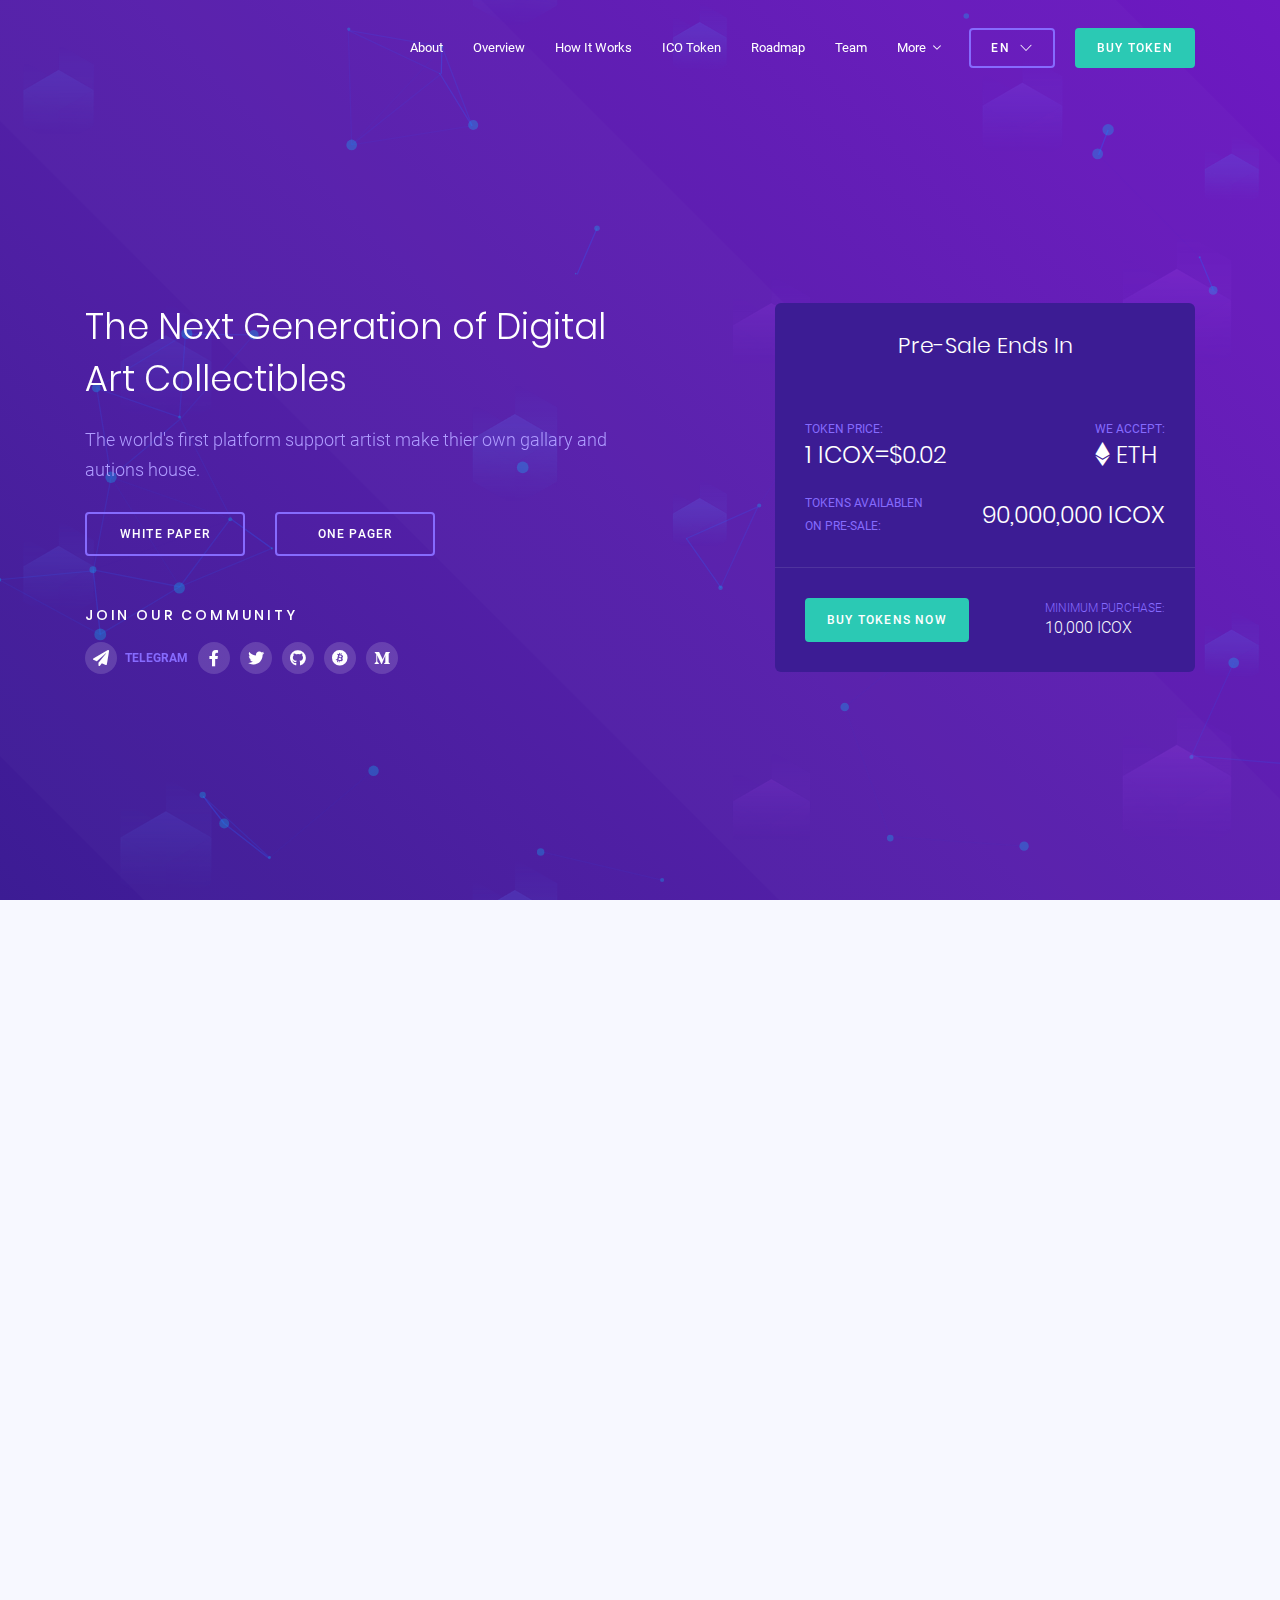
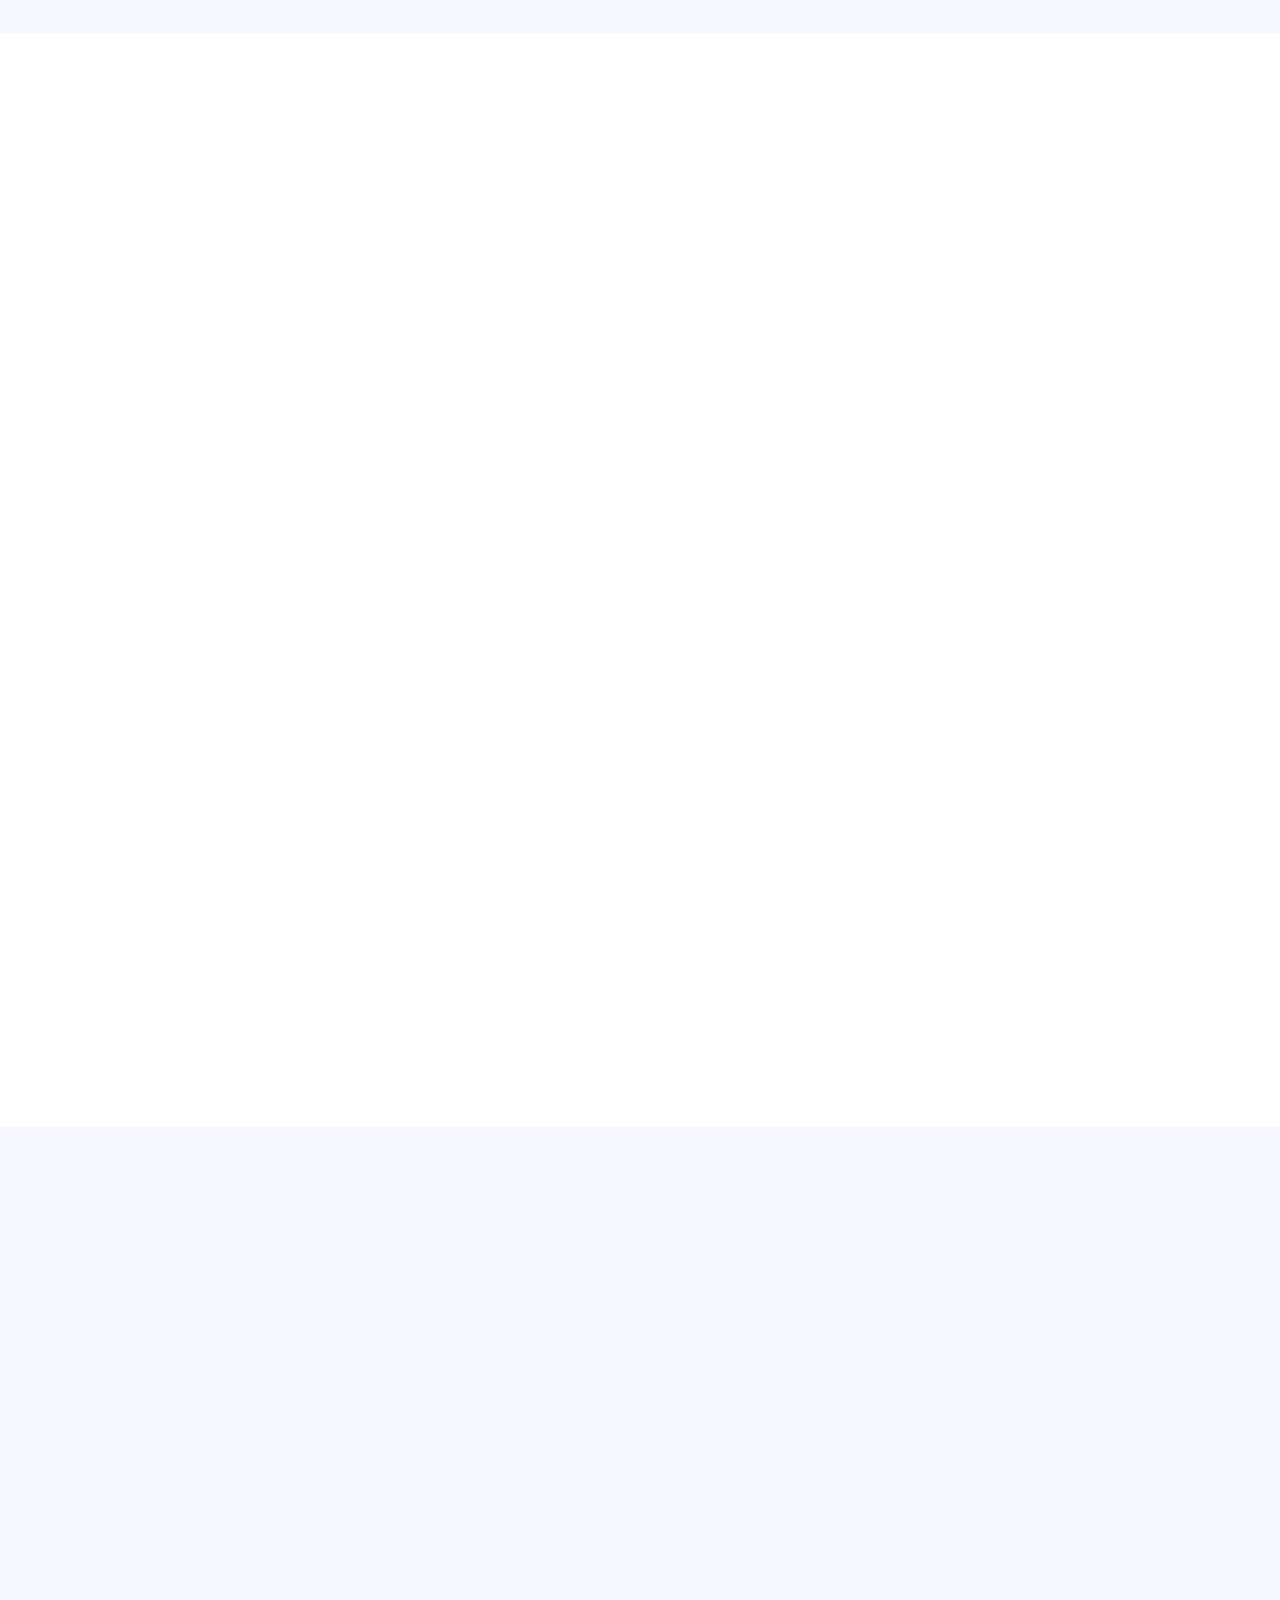
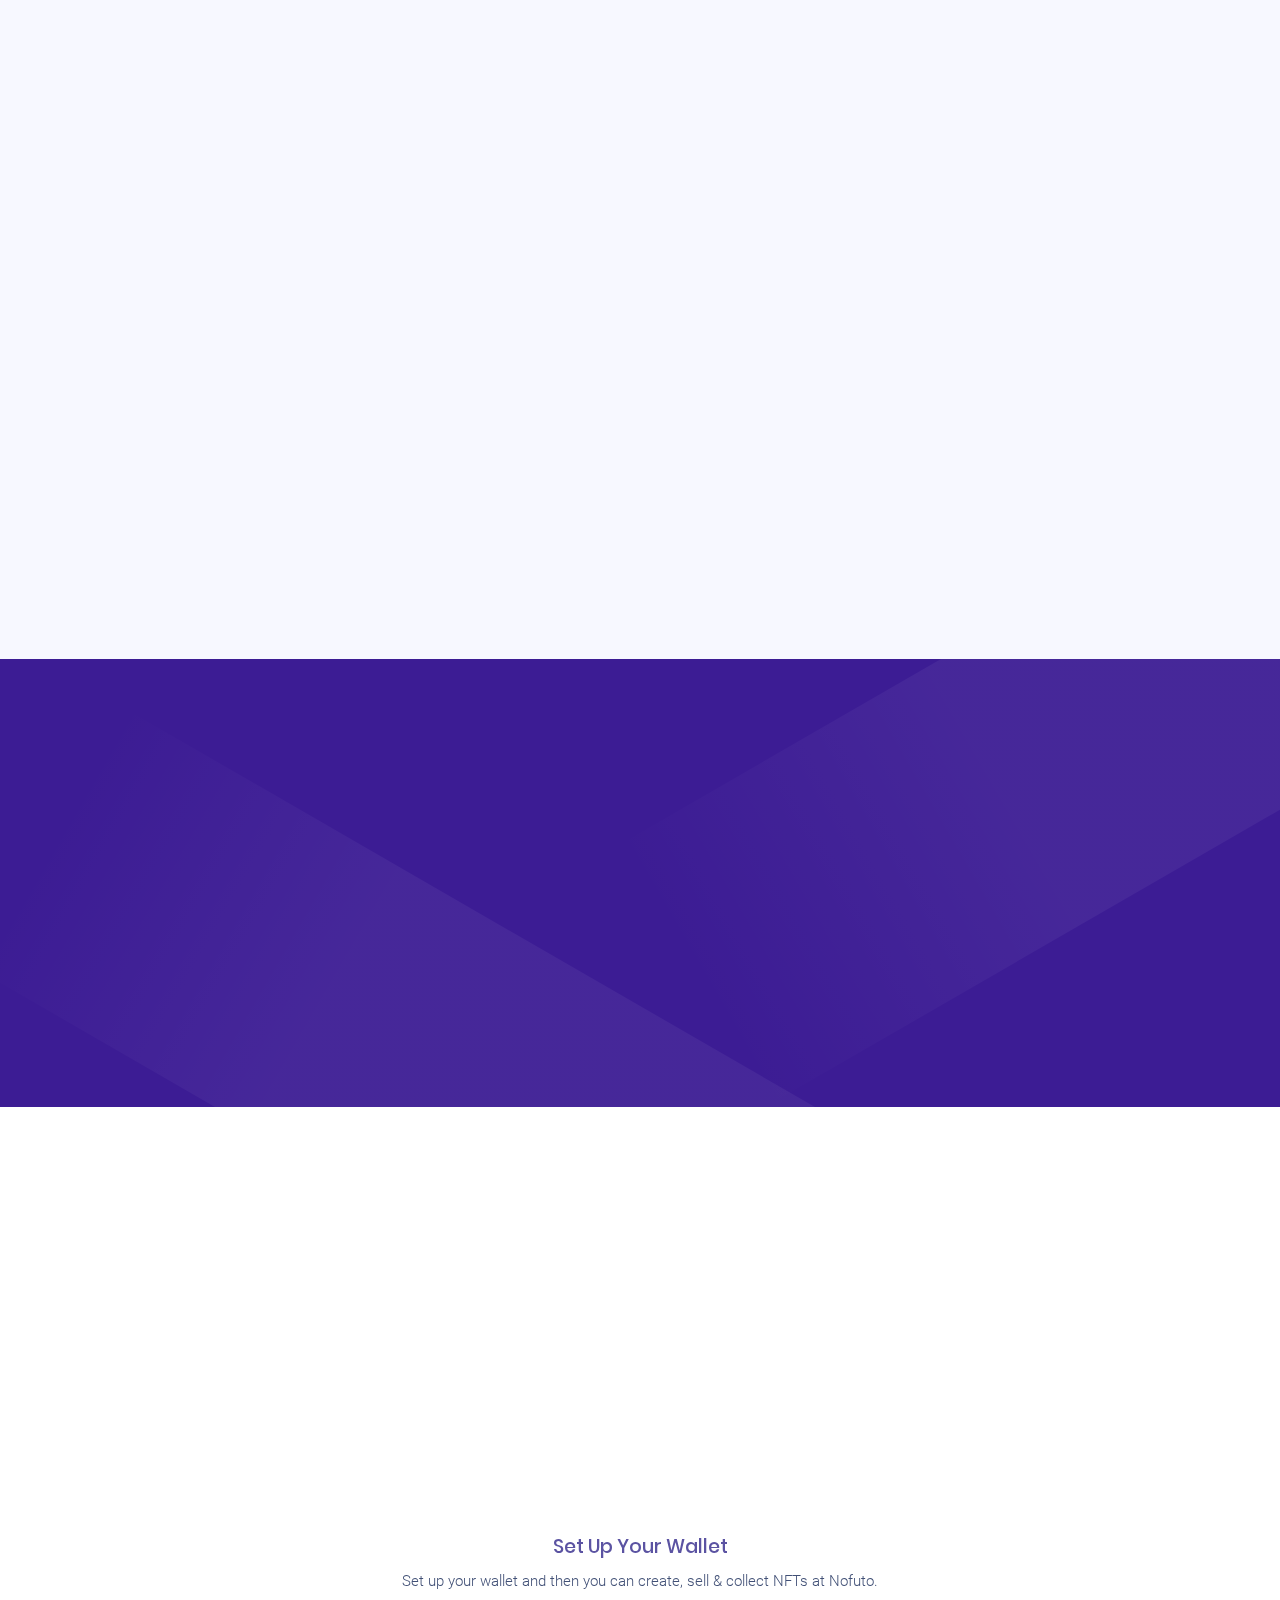
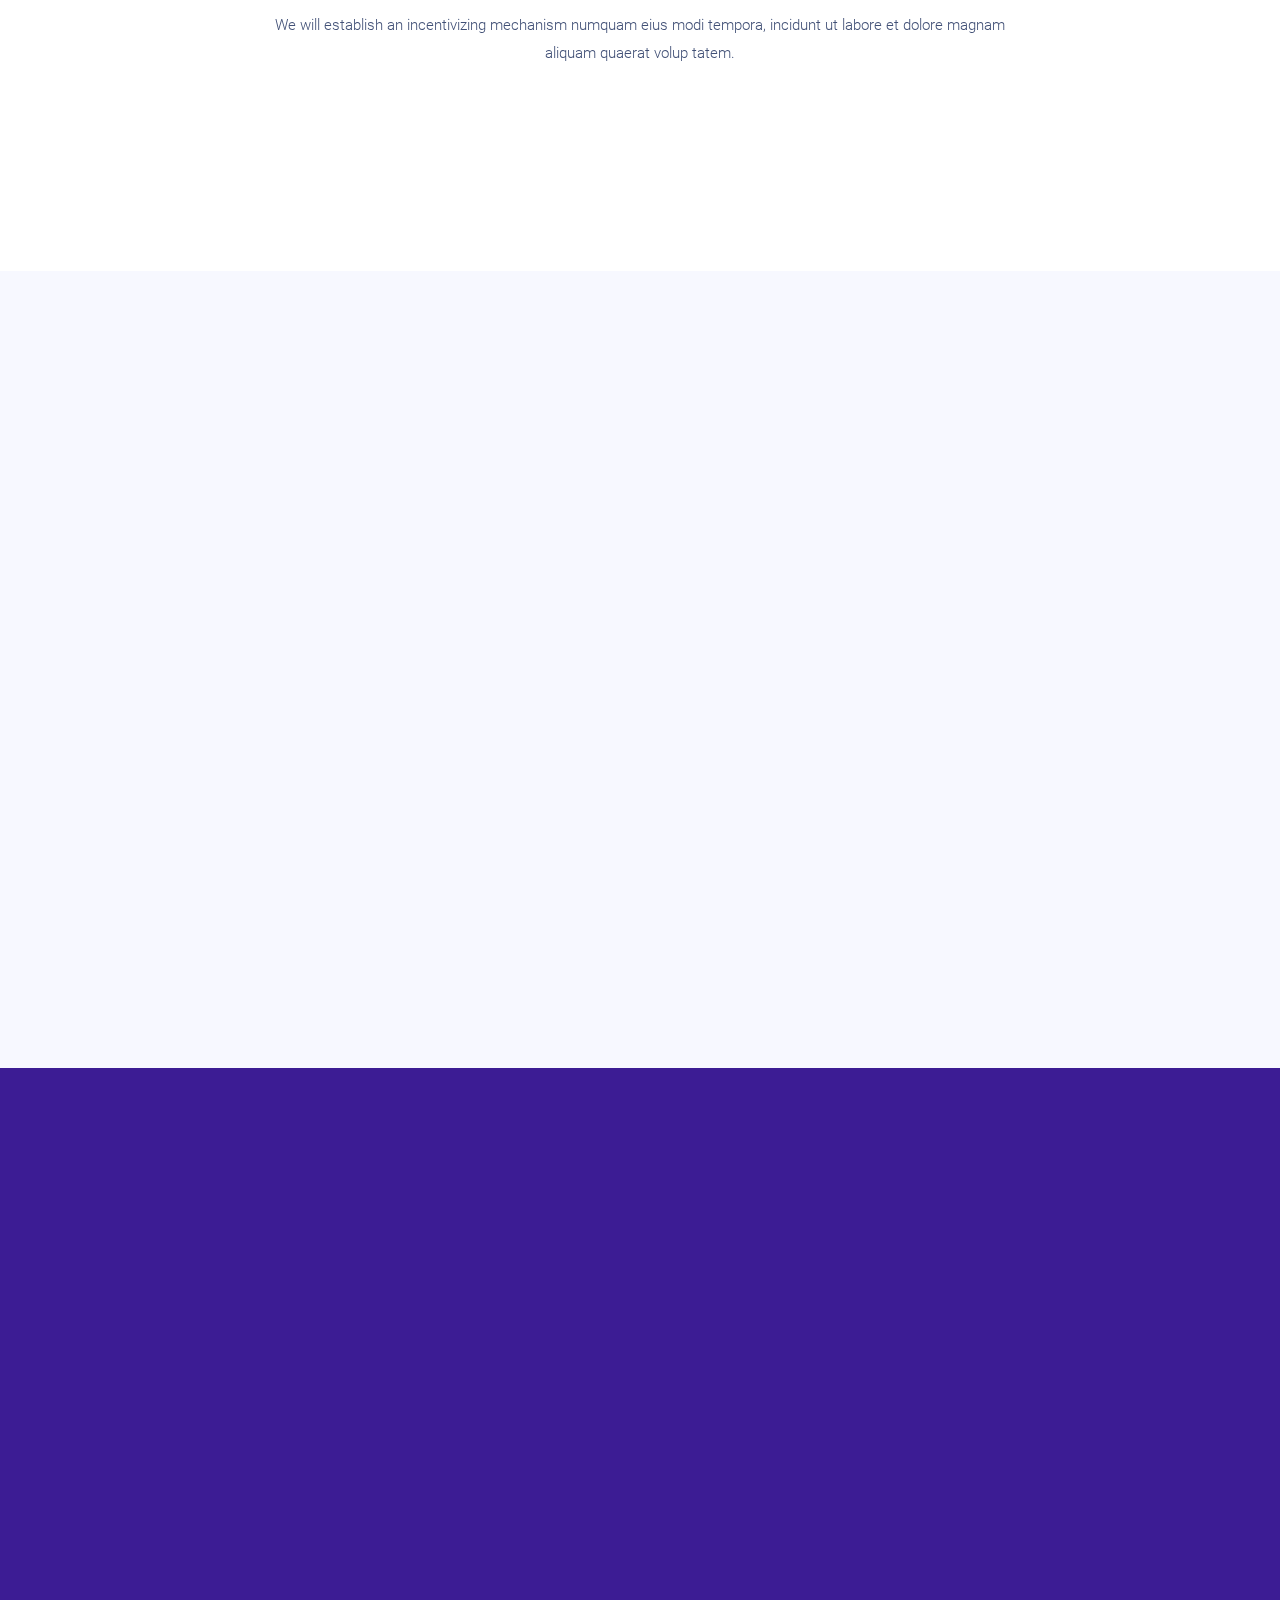
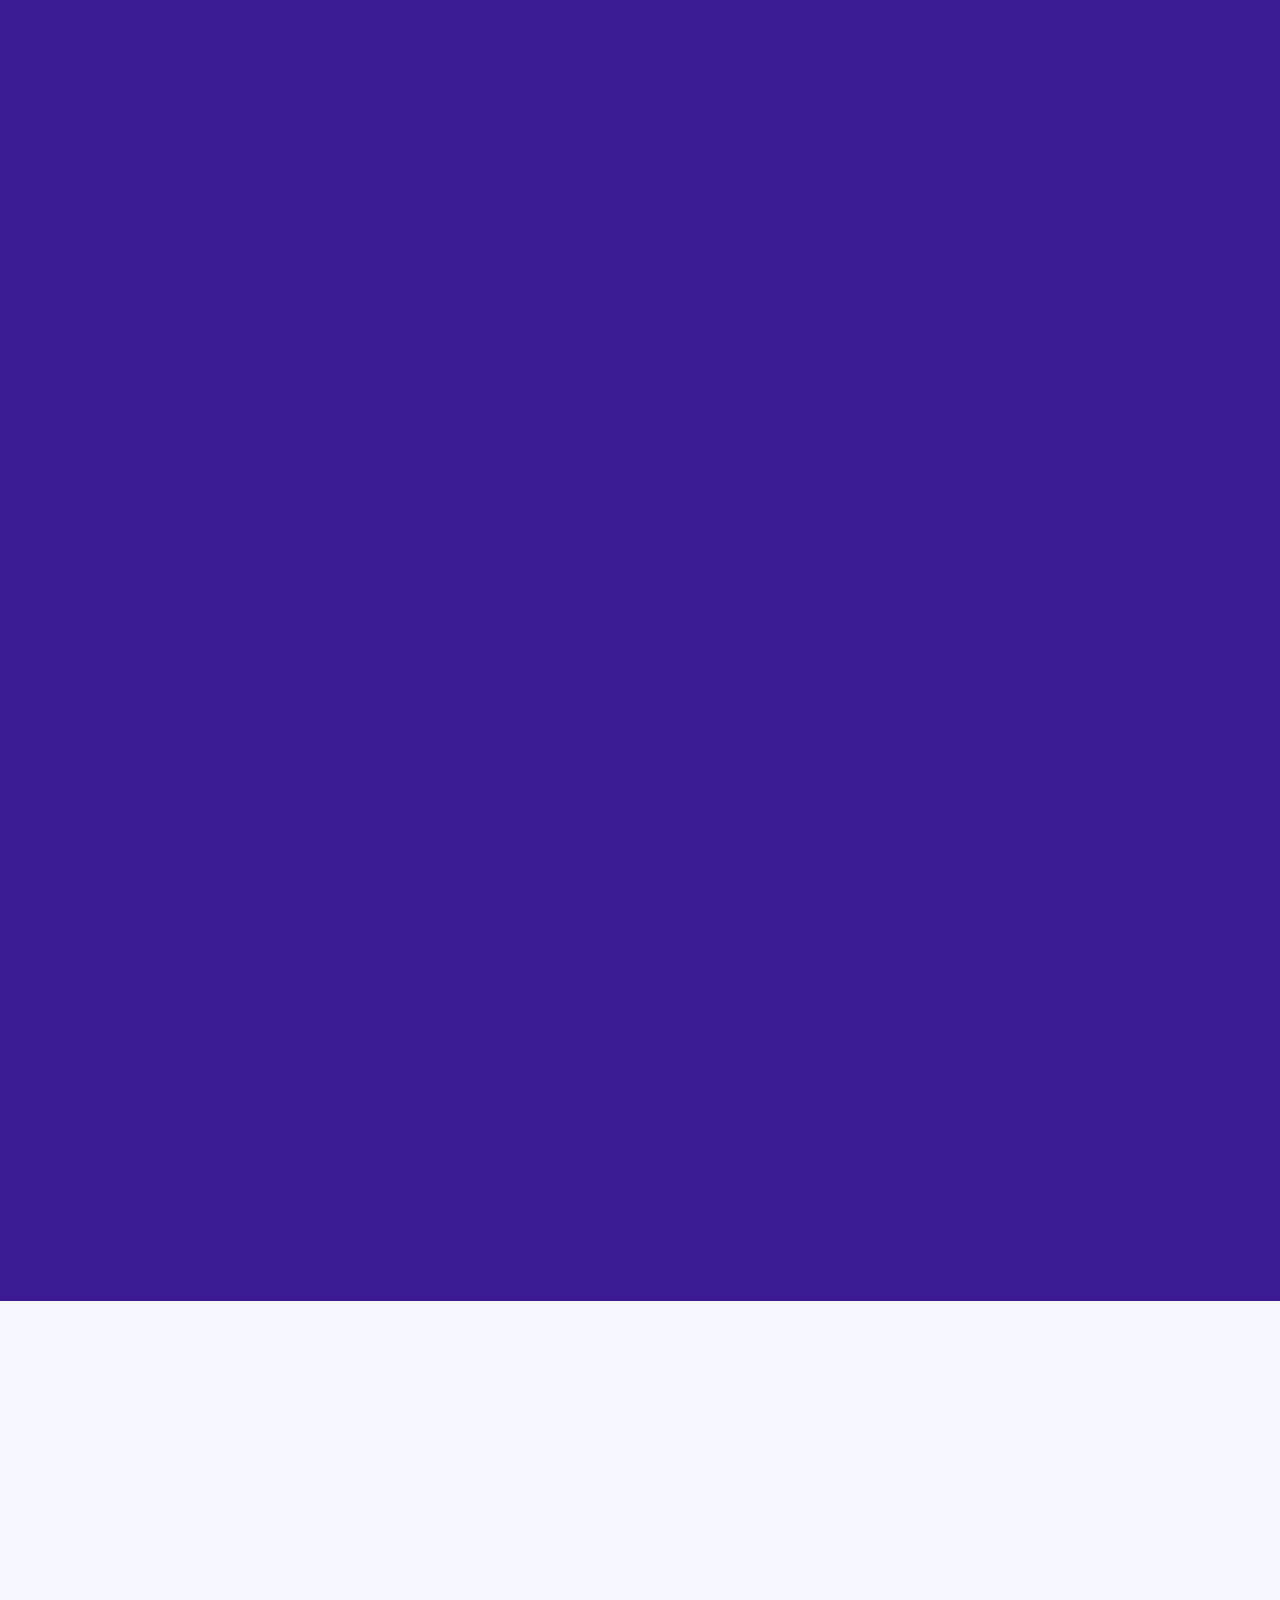
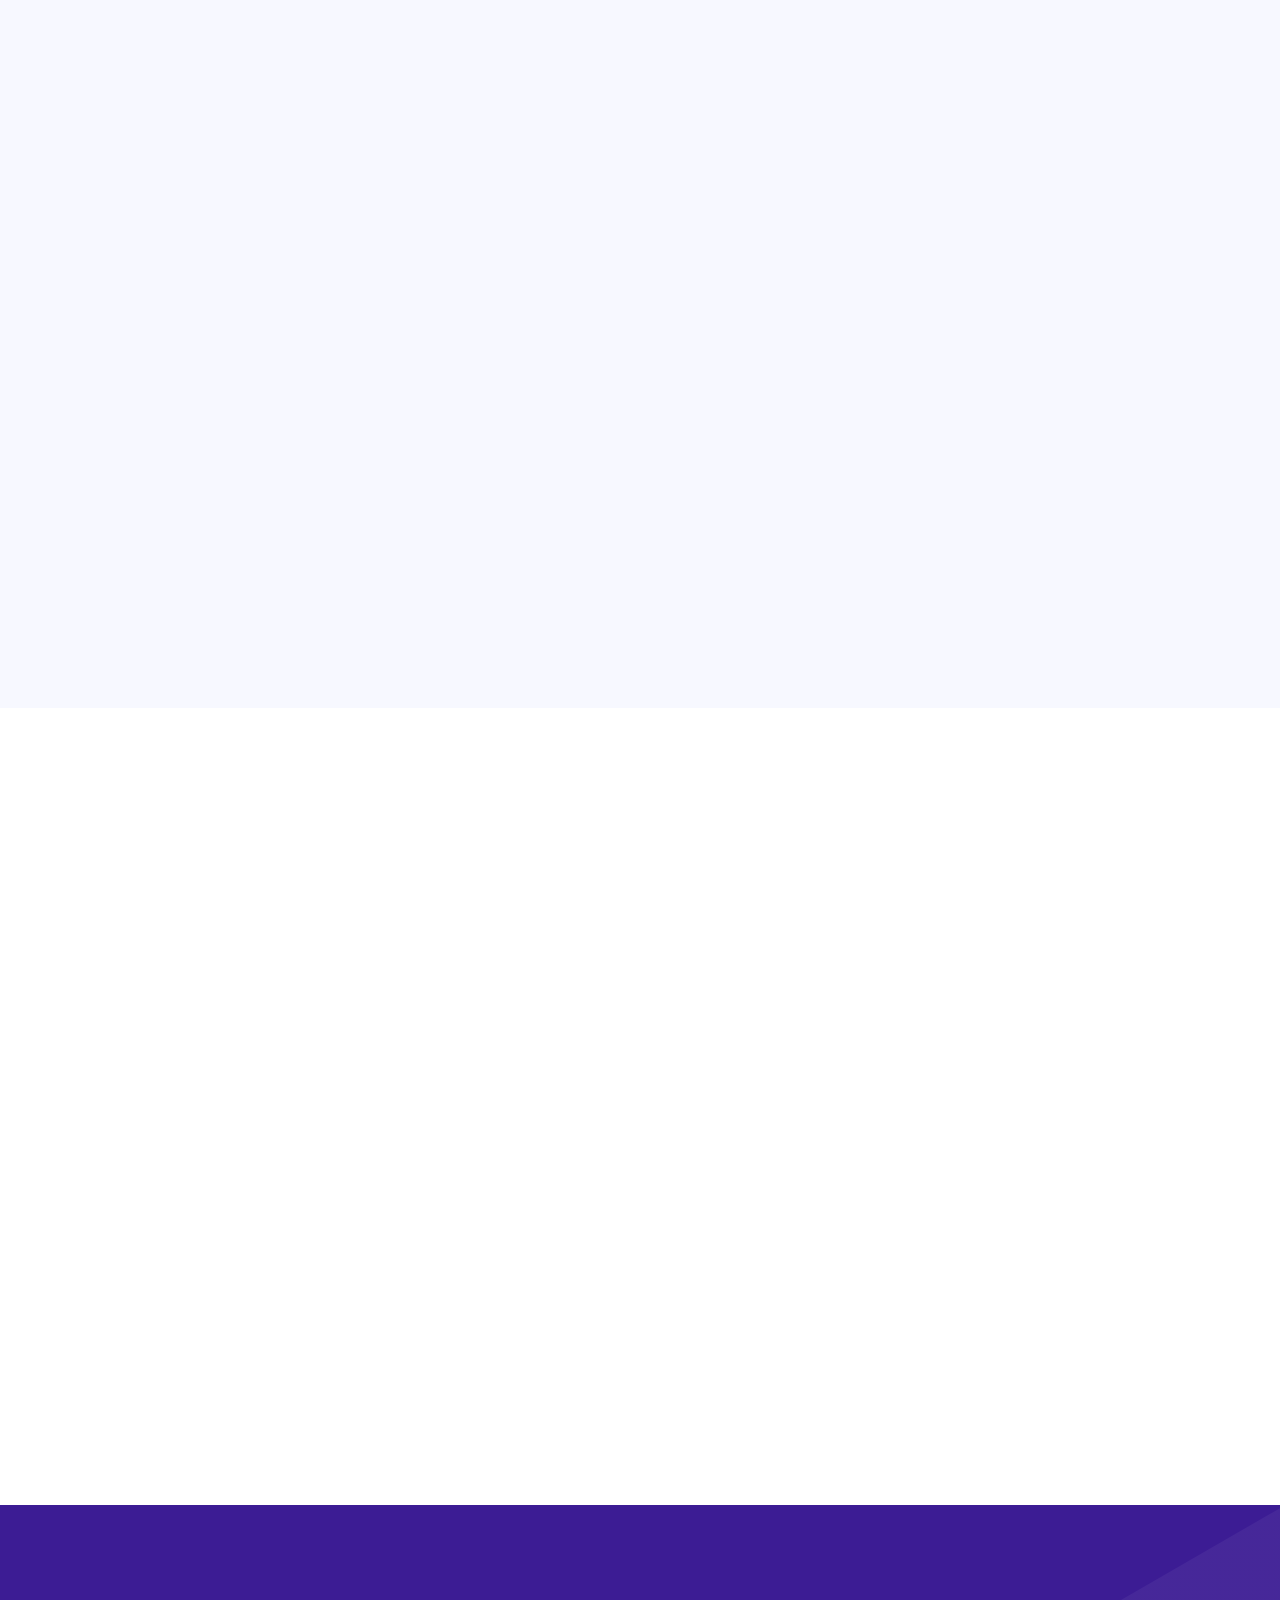
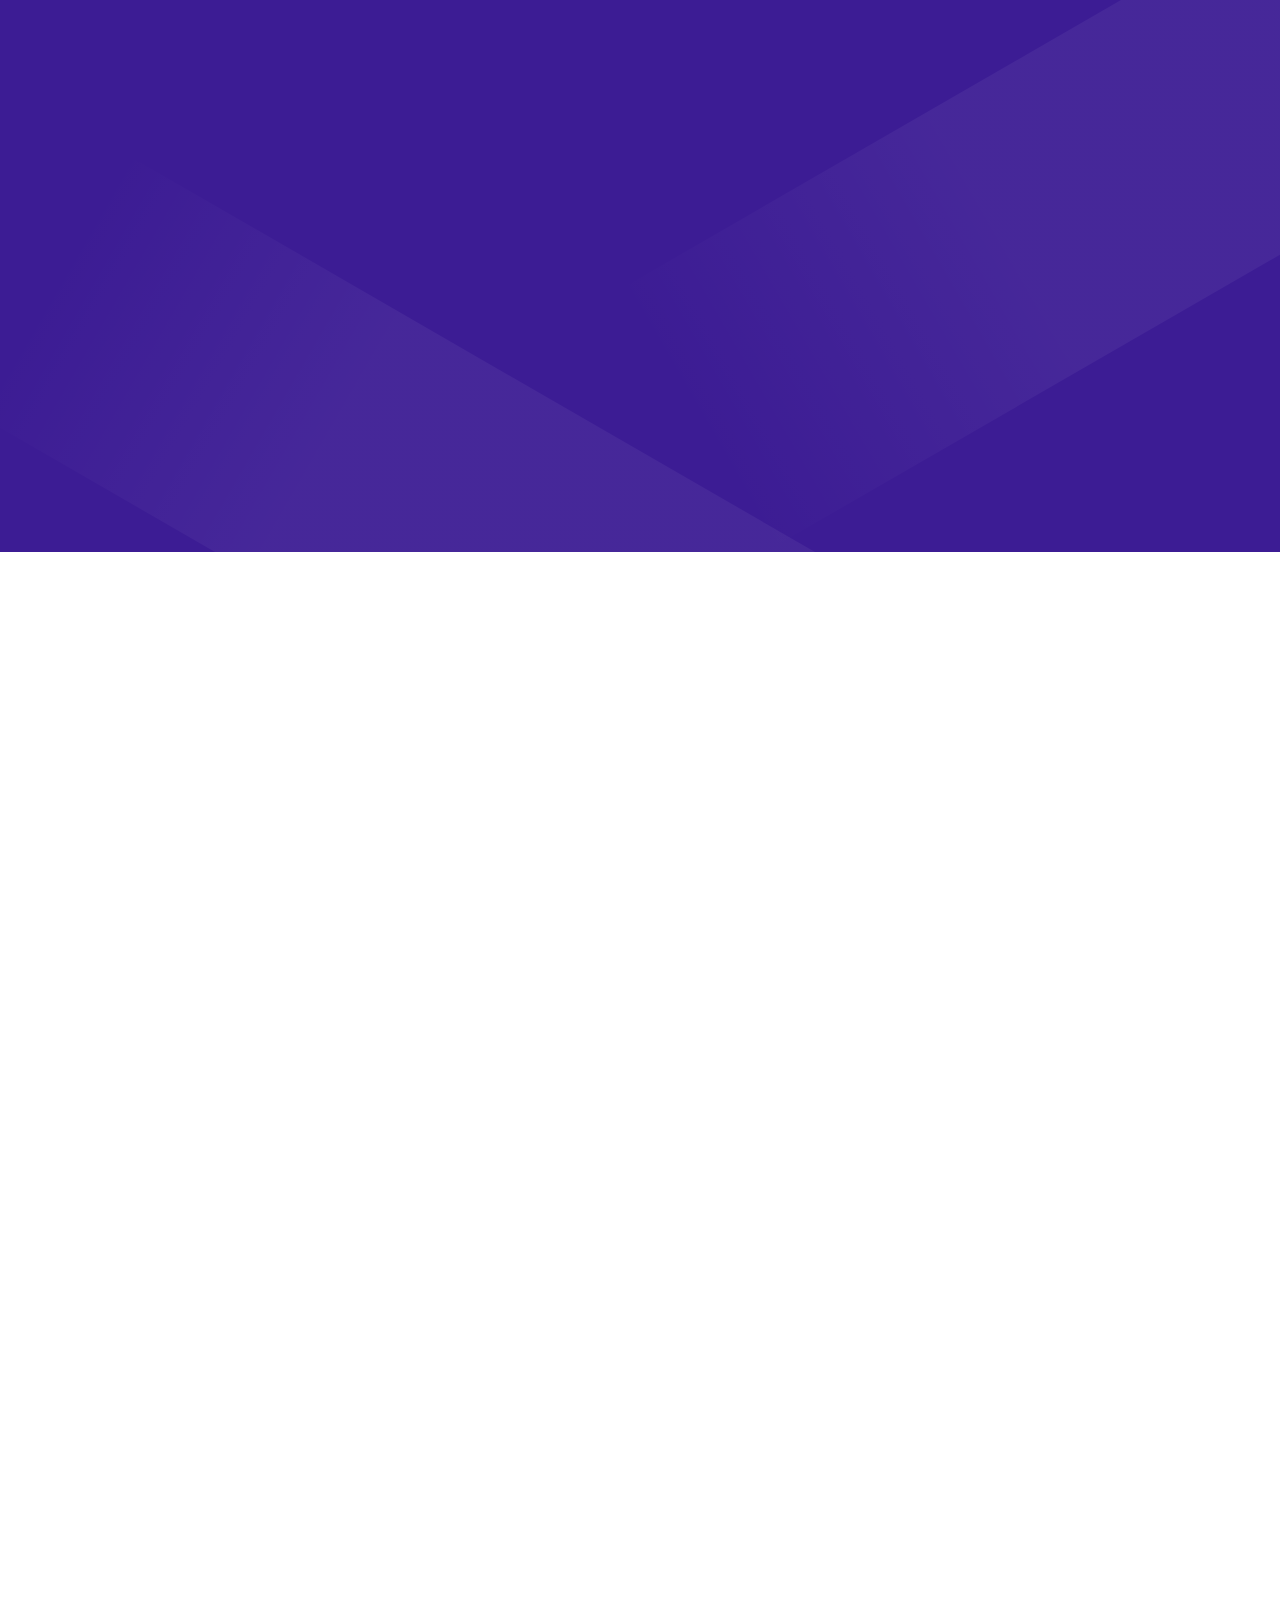
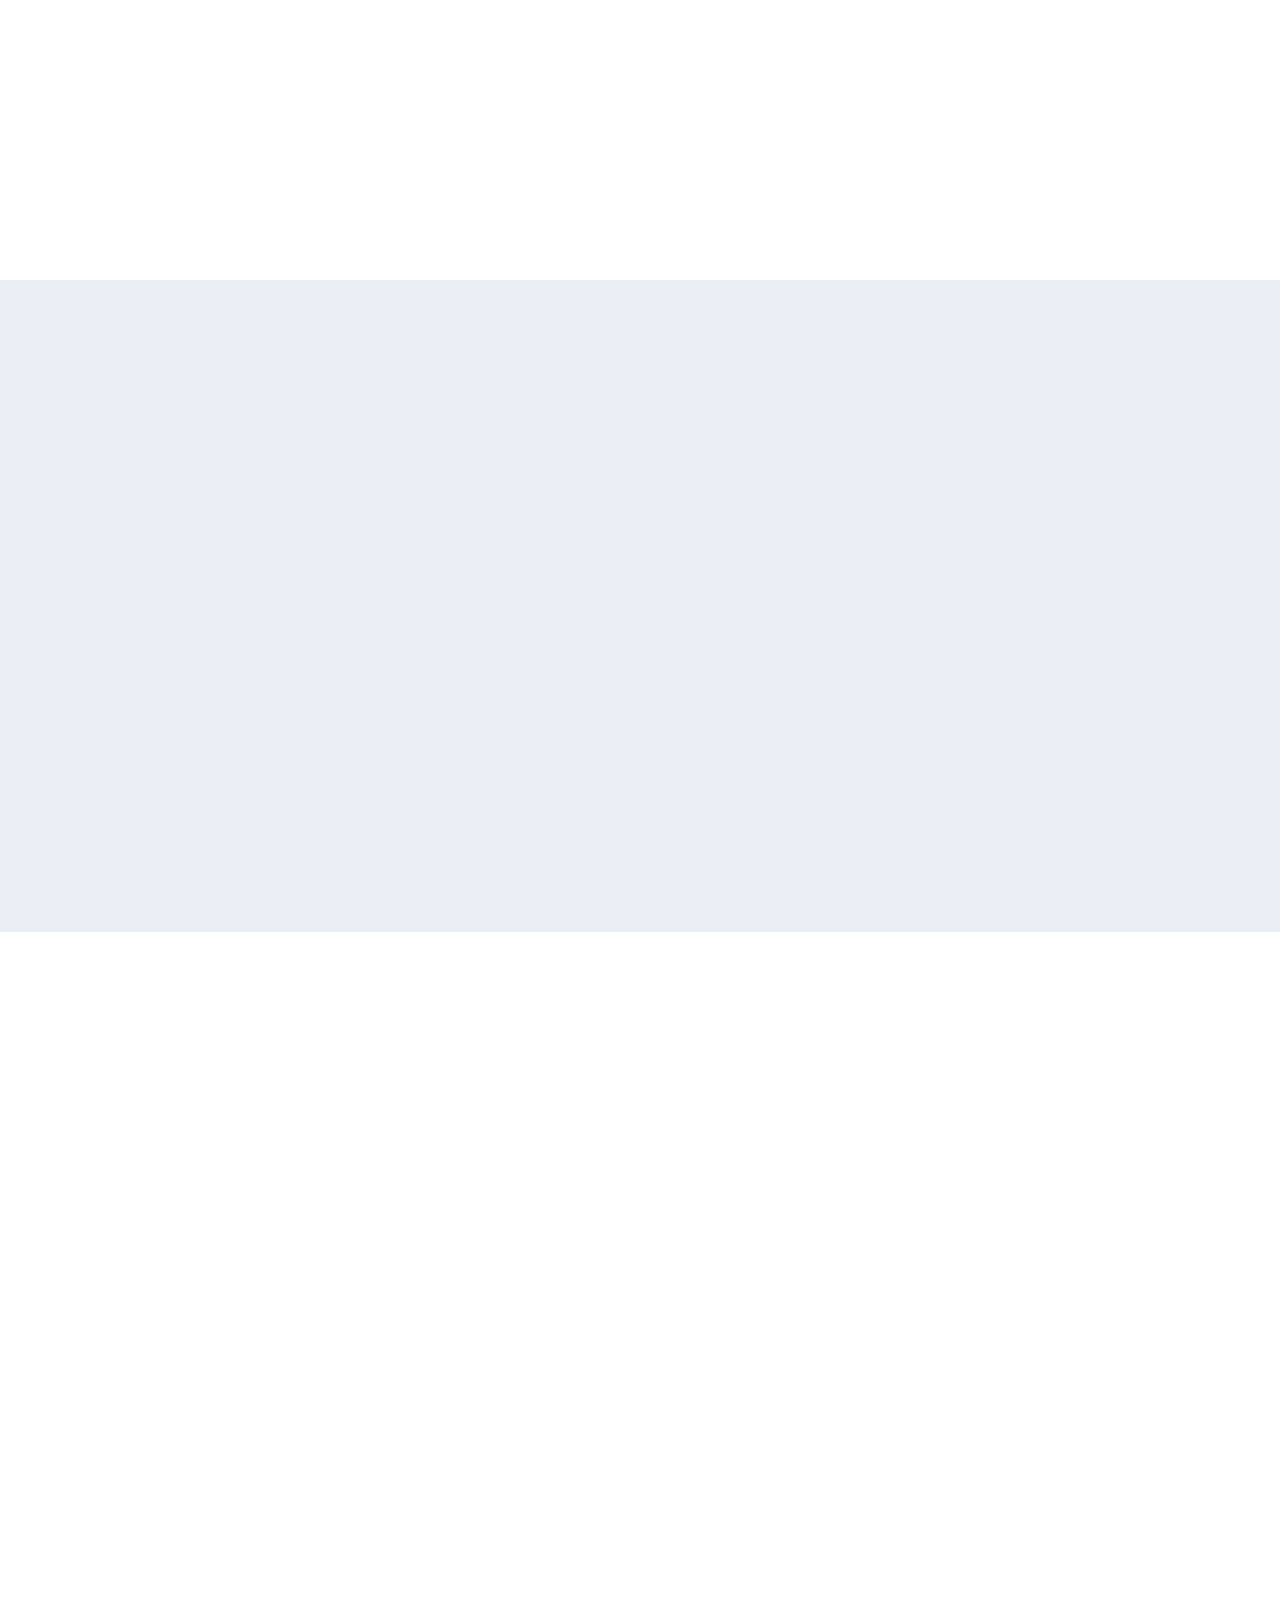
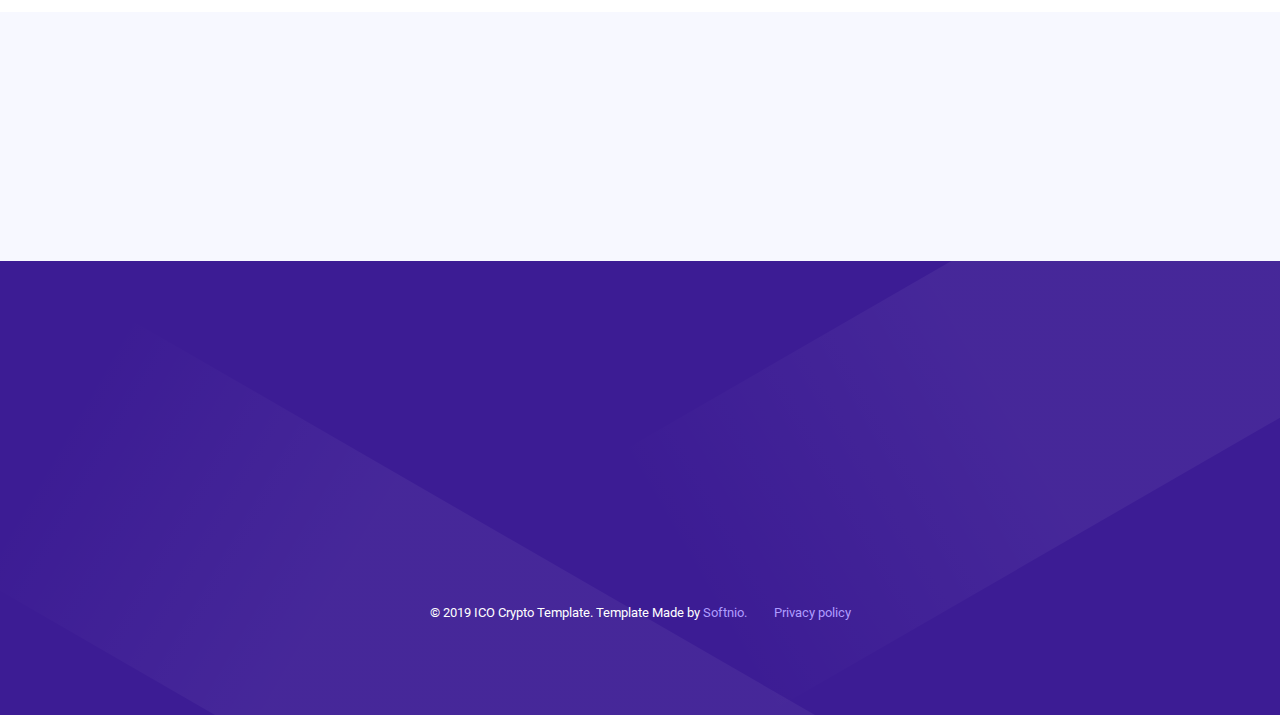
==== commit 546b5f47: "map text" ====
--- a/index.html
+++ b/index.html
@@ -8,7 +8,7 @@
 <!-- Fav Icon  -->
 <link rel="shortcut icon" href="images/favicon.png">
 <!-- Site Title  -->
-<title>Salvia | ICO Crypto - ICO Landing Page &amp; Multi-Purpose Cryptocurrency HTML Template</title>
+<title>Nofuto</title>
 <!-- Bundle and Base CSS -->
 <link rel="stylesheet" href="assets/css/vendor.bundle.css?ver=1930">
 <link rel="stylesheet" href="assets/css/style-salvia.css?ver=1930" id="changeTheme">
@@ -33,10 +33,10 @@
                     <div class="header-wrap">
                         <!-- Logo @s -->
                         <div class="header-logo logo animated" data-animate="fadeInDown" data-delay=".65">
-                            <a href="./" class="logo-link">
+                            <!-- <a href="./" class="logo-link">
                                 <img class="logo-dark" src="images/logo.png" srcset="images/logo2x.png 2x" alt="logo">
                                 <img class="logo-light" src="images/logo-full-white.png" srcset="images/logo-full-white2x.png 2x" alt="logo">
-                            </a>
+                            </a> -->
                         </div>
 
                         <!-- Menu Toogle @s -->
@@ -92,10 +92,10 @@
                                     <div class="col-lg-6 col-xl-6 text-center text-lg-left">
                                         <div class="banner-caption tc-light">
                                             <div class="cpn-head mt-0">
-                                                <h1 class="title title-thin title-xl-2 animated" data-animate="fadeInUp" data-delay="1.25">Algorithmic &amp; Blockchain Solutions for Crypto-Trading and Protect your Investments</h1>
+                                                <h1 class="title title-thin title-xl-2 animated" data-animate="fadeInUp" data-delay="1.25">The Next Generation of Digital Art Collectibles</h1>
                                             </div>
                                             <div class="cpn-text cpn-text-s2">
-                                                <p class="lead-s2 lead-light animated" data-animate="fadeInUp" data-delay="1.35">Full transparency. More trust, Minimize risk, maximize rewards.</p>
+                                                <p class="lead-s2 lead-light animated" data-animate="fadeInUp" data-delay="1.35">The world's first platform support artist make thier own gallary and autions house.</p>
                                             </div>
                                             <div class="cpn-btns">
                                                 <ul class="btn-grp animated" data-animate="fadeInUp" data-delay="1.45">
@@ -172,9 +172,10 @@
                             <div class="col-lg-7">
                                 <!-- Section Head @s -->
                                 <div class="nk-block-text pdb-r">
-                                    <h2 class="title title-thin animated" data-animate="fadeInUp" data-delay=".1">About ICO Crypto</h2>
-                                    <p class="animated" data-animate="fadeInUp" data-delay=".2">Lorem ipsum dolor sit amet, consectetur adipiscing elit, sed do eiusmod tempor incididunt ut labore et dolore magna aliqua. Ut enim ad minim veniam, quis nostrud exercitation ullamco laboris nisi ut aliquip ex ea commodo consequat. Duis aute irure dolor in reprehenderit in voluptate velit esse cillum dolore eu fugiat nulla pariatur. Excepteur sint occaecat cupidatat non proident.</p>
-                                    <p class="animated" data-animate="fadeInUp" data-delay=".3">Deserunt mollit anim id est laborum. Sed ut perspiciatis unde omnis iste natus error sit voluptatem accusantium doloremque laudantium, totam rem aperiam.</p>
+                                    <h2 class="title title-thin animated" data-animate="fadeInUp" data-delay=".1">About Nofuto</h2>
+                                    <p class="animated" data-animate="fadeInUp" data-delay=".2">Nofuto (Non-fungible tokens)  is a unique and non-interchangeable unit of data stored on a digital ledger.
+                                    </p>
+                                    <p class="animated" data-animate="fadeInUp" data-delay=".3">Nofuto is the first platfrom fully support artist make thier own website to keep and sell thier NFTs. Our Platform allow artist to build rich, integrated marketplaces to keep thier digital works and trade them freely.</p>
                                 </div><!-- .section-head @e -->
                                 <div class="row gutter-vr-20px flex-wrap">
                                     <div class="col-sm-6">
@@ -228,6 +229,9 @@
                 <div class="container">
                     <!-- Block @s -->
                     <div class="nk-block nk-block-features-s2">
+                        <div class="section-head section-head-s7 wide-auto-sm text-center">
+                            <h2 class="title title-thin animated" data-animate="fadeInUp" data-delay=".1">WHY Nofuto</h2>
+                        </div>
                         <div class="row align-items-center gutter-vr-30px">
                             <div class="col-lg-6">
                                 <div class="gfx py-4 mx-auto mx-lg-0 animated" data-animate="fadeInUp" data-delay=".1">
@@ -236,21 +240,33 @@
                             </div><!-- .col -->
                             <div class="col-lg-6">
                                 <div class="feature animated" data-animate="fadeInUp" data-delay=".2">
-                                    <h2 class="title-xl-2 title-thin pdb-s">Why?</h2>
+                                    <h2 class="title-xl-2 title-thin pdb-s">Unique</h2>
                                     <div class="feature-text feature-text-s1">
-                                        <p>Tempor incididunt ut labore et dolore magna lorem ipsum dolor sit amet, consectetur adipiscing elit, sed do eiusmod aliqua. Ut enim ad minim veniam, quis nostrud exercitation ullamco laboris nisi.</p>
+                                        <p>Each NFT has a distinct attribute, which is often recorded in the token information. NFTs have distinct personalities, and no two NFTs are alike. An original image.jpg file, on the other hand, is identical to its duplicate, a.jpg file.</p>
+                                    </div>
+                                </div>
+                                <div class="feature animated" data-animate="fadeInUp" data-delay=".2">
+                                    <h2 class="title-xl-2 title-thin pdb-s">Digitally Scarce resource</h2>
+                                    <div class="feature-text feature-text-s1">
+                                        <p>The blockchain network is where NFT is kept. As a result, the certificate of ownership is available on different networks, allowing the owner of a digital item to be proven.</p>
+                                    </div>
+                                </div>
+                                <div class="feature animated" data-animate="fadeInUp" data-delay=".2">
+                                    <h2 class="title-xl-2 title-thin pdb-s">Indivisible </h2>
+                                    <div class="feature-text feature-text-s1">
+                                        <p>You can't break most NFTs into smaller denominations, and you can't buy or transfer a portion of them.</p>
                                     </div>
                                 </div>
                                 <div class="feature animated" data-animate="fadeInUp" data-delay=".3">
-                                    <h2 class="title-xl-2 title-thin pdb-s">Mission</h2>
+                                    <h2 class="title-xl-2 title-thin pdb-s">Ownership</h2>
                                     <div class="feature-text feature-text-s1">
-                                        <p>Ut enim ad minim veniam, quis nostrud exercitation ullamco laboris nisi ut aliquip. Lorem ipsum dolor sit amet, consectetur adipiscing elit, sed do eiusmod tempor incididunt ut labore.</p>
+                                        <p>The ownership of the asset transmitted is guaranteed by these tokens.</p>
                                     </div>
                                 </div>
                                 <div class="feature animated" data-animate="fadeInUp" data-delay=".4">
-                                    <h2 class="title-xl-2 title-thin pdb-s">How?</h2>
+                                    <h2 class="title-xl-2 title-thin pdb-s">Fraud proof</h2>
                                     <div class="feature-text feature-text-s1">
-                                        <p>Lorem ipsum dolor sit amet, consectetur adipiscing elit, sed do eiusmod tempor incididunt ut labore et dolore magna aliqua. Ut enim ad minim veniam, quis nostrud exercitation ullamco laboris nisi ut aliquip</p>
+                                        <p>They are easily transferred and unaffected by fraud.</p>
                                     </div>
                                 </div>
                             </div><!-- .col -->
@@ -264,7 +280,7 @@
                     <!-- Block @s -->
                     <div class="nk-block nk-block-features-s3">
                         <div class="section-head section-head-s7 wide-auto-sm text-center">
-                            <h2 class="title title-thin animated" data-animate="fadeInUp" data-delay=".1">Problems</h2>
+                            <h2 class="title title-thin animated" data-animate="fadeInUp" data-delay=".1">Features</h2>
                             <p class="lead animated" data-animate="fadeInUp" data-delay=".2">On the global marketplace</p>
                         </div>
                         <div class="row justify-content-center gutter-vr-30px">
@@ -274,8 +290,8 @@
                                         <em class="icon icon-grd icon-lg ikon ikon-globe"></em>
                                     </div>
                                     <div class="feature-text">
-                                        <h4 class="title-sm title-semibold">No World Wide Platform:</h4>
-                                        <p class="fw-4">Nemo enim ipsam voluptatem quia voluptas sit aspernatur aut odit aut fugit, sed quia consequuntur magni dolores eos qui ratione voluptatem sequi.</p>
+                                        <h4 class="title-sm title-semibold">Personal Website</h4>
+                                        <p class="fw-4">Artist can create personal website with marketplace, aution house and anything personal informations as very simple and fastly</p>
                                     </div>
                                 </div>
                             </div><!-- .col -->
@@ -285,8 +301,8 @@
                                         <em class="icon icon-grd icon-lg ikon ikon-shiled-4"></em>
                                     </div>
                                     <div class="feature-text">
-                                        <h4 class="title-sm title-semibold">No Safe Transactions:</h4>
-                                        <p class="fw-4">Ut enim ad minima veniam, quis nostrum exercitationem ullam suscipit no laboriosam, nisi ut aliquid eos qui ratione voluptatem sequi nesciunt.</p>
+                                        <h4 class="title-sm title-semibold">Customizable</h4>
+                                        <p class="fw-4">Change and customize theme of website</p>
                                     </div>
                                 </div>
                             </div><!-- .col -->
@@ -296,8 +312,8 @@
                                         <em class="icon icon-grd icon-lg ikon ikon-wallet"></em>
                                     </div>
                                     <div class="feature-text">
-                                        <h4 class="title-sm title-semibold">No Global Payment Systems:</h4>
-                                        <p class="fw-4">Sed do eiusmod tempor incididunt ut labore et dolore aliqua. Ut enim ad minim veniam, quis nostrud exercitation ullamco laboris fugiat runull dolore magna.</p>
+                                        <h4 class="title-sm title-semibold">NFTs</h4>
+                                        <p class="fw-4">Owner Smart contract, Create collections and mint NFTs with fully properties</p>
                                     </div>
                                 </div>
                             </div><!-- .col -->
@@ -315,8 +331,8 @@
                                         <em class="icon icon-grd icon-lg ikon ikon-cloud"></em>
                                     </div>
                                     <div class="feature-text">
-                                        <h4 class="title-sm title-semibold">Global Single-Platform:</h4>
-                                        <p class="fw-4">Nemo enim ipsam voluptatem quia voluptas sit aspernatur aut odit aut, sed quia consequuntur magni dolores eos qui ratione voluptatem sequi nesciunt.</p>
+                                        <h4 class="title-sm title-semibold">Marketplace & Auction</h4>
+                                        <p class="fw-4">Discover a universe of NFTs you can trade and aution</p>
                                     </div>
                                 </div>
                             </div><!-- .col -->
@@ -326,8 +342,8 @@
                                         <em class="icon icon-grd icon-lg ikon ikon-safety"></em>
                                     </div>
                                     <div class="feature-text">
-                                        <h4 class="title-sm title-semibold">Be Safe and Secure:</h4>
-                                        <p class="fw-4">Ut enim ad minima veniam, quis nostrum exercitationem ullam corporis suscipit laboriosam, nisi ut aliquid eos qui ratione voluptatem sequi nesciunt.</p>
+                                        <h4 class="title-sm title-semibold">Verify artist</h4>
+                                        <p class="fw-4">Buyers will know digital art is authentic</p>
                                     </div>
                                 </div>
                             </div><!-- .col -->
@@ -337,8 +353,8 @@
                                         <em class="icon icon-grd icon-lg ikon ikon-cash"></em>
                                     </div>
                                     <div class="feature-text">
-                                        <h4 class="title-sm title-semibold">Decentralize Payment Systems</h4>
-                                        <p class="fw-4">Sed do eiusmod tempor incididunt ut labore et dolore magna aliqua. Ut enim ad minim, quis nostrud exercitation ullamco laboris fugiat runull dolore magna.</p>
+                                        <h4 class="title-sm title-semibold">Multi chain support</h4>
+                                        <p class="fw-4">Ethereum, Binance Smart Chain, Solana, Polkadot</p>
                                     </div>
                                 </div>
                             </div><!-- .col -->
@@ -392,23 +408,23 @@
                                 </div>
                                 <div class="feature-slider-pane has-carousel owl-carousel" data-items="1" data-dots="true" data-custom-dots="feature-slider-dots" data-animate-out="fadeOut">
                                     <div class="ft-slider-pane-item pane-item-1">
-                                        <h5 class="animate-up delay-5ms">Build blockchain algotrading models</h5>
-                                        <p class="animate-up delay-6ms">This makes it much easier for both quia non numquam eius modi tempora incidunt ut labore et dolore magnam aliqu am quaerat voluptatem. Numquam eius modi tempora incidunt ut labore et dolore magnam aliquam quaerat volup  tatem.Ut enim ad minima veniam, quis nostrum exercitation em ullam corporis suscipit laboriosam.</p>
+                                        <h5 class="animate-up delay-5ms">Set Up Your Wallet</h5>
+                                        <p class="animate-up delay-6ms">Set up your wallet and then you can create, sell & collect NFTs at Nofuto.</p>
                                         <p class="animate-up delay-7ms">We will establish an incentivizing mechanism numquam eius modi tempora, incidunt ut labore et dolore magnam aliquam quaerat volup  tatem.</p>
                                     </div>
                                     <div class="ft-slider-pane-item pane-item-2">
-                                        <h5 class="animate-up delay-5ms">Connect with others blockchain mod.</h5>
-                                        <p class="animate-up delay-6ms">This makes it much easier for both quia non numquam eius modi tempora incidunt ut labore et dolore magnam aliqu am quaerat voluptatem. Numquam eius modi tempora incidunt ut labore et dolore magnam aliquam quaerat volup  tatem. Ut enim ad minima veniam, quis nostrum exercitation em ullam corporis suscipit laboriosam.</p>
+                                        <h5 class="animate-up delay-5ms">Verify artist</h5>
+                                        <p class="animate-up delay-6ms">Verify your identification and make ownership of your NFTs</p>
                                         <p class="animate-up delay-7ms">We will establish an incentivizing mechanism numquam eius modi tempora, incidunt ut labore et dolore magnam aliquam quaerat volup  tatem.</p>
                                     </div>
                                     <div class="ft-slider-pane-item pane-item-3">
-                                        <h5 class="animate-up delay-5ms">Target your goal to reach out.</h5>
-                                        <p class="animate-up delay-6ms">This makes it much easier for both quia non numquam eius modi tempora incidunt ut labore et dolore magnam aliqu am quaerat voluptatem. Numquam eius modi tempora incidunt ut labore et dolore magnam aliquam quaerat volup  tatem.Ut enim ad minima veniam, quis nostrum exercitation em ullam corporis suscipit laboriosam.</p>
+                                        <h5 class="animate-up delay-5ms">Create Your Collections</h5>
+                                        <p class="animate-up delay-6ms">Create your Collections with ours unique template</p>
                                         <p class="animate-up delay-7ms">We will establish an incentivizing mechanism numquam eius modi tempora,incidunt ut labore et dolore magnam aliquam quaerat volup  tatem.</p>
                                     </div>
                                     <div class="ft-slider-pane-item pane-item-4">
-                                        <h5 class="animate-up delay-5ms">Protect your blockchain models.</h5>
-                                        <p class="animate-up delay-6ms">This makes it much easier for both quia non numquam eius modi tempora incidunt ut labore et dolore magnam aliqu am quaerat voluptatem. Numquam eius modi tempora incidunt ut labore et dolore magnam aliquam quaerat volup  tatem. Ut enim ad minima veniam, quis nostrum exercitation em ullam corporis suscipit laboriosam.</p>
+                                        <h5 class="animate-up delay-5ms">Sell/Aution Your NFTs</h5>
+                                        <p class="animate-up delay-6ms">After adding your NFTs, you can list your NFTs for sale/aution.                                        </p>
                                         <p class="animate-up delay-7ms">We will establish an incentivizing mechanism numquam eius modi tempora, incidunt ut labore et dolore magnam aliquam quaerat volup  tatem.</p>
                                     </div>
                                     <div class="ft-slider-pane-item pane-item-5">
@@ -491,7 +507,7 @@
                  <div class="section section-tokendes tc-light">
                     <div class="container">
                         <div class="section-head section-head-s7 text-center wide-auto-sm">
-                            <h2 class="title title-thin animated" data-animate="fadeInUp" data-delay=".1">ICO Crypto <br>Token Economics</h2>
+                            <h2 class="title title-thin animated" data-animate="fadeInUp" data-delay=".1">Nofuto <br>Token Economics</h2>
                             <p class="lead animated" data-animate="fadeInUp" data-delay=".2">Our initial coin offering will run till softcap reached.Full details of the ICO can be found within the platform.</p>
                         </div><!-- .section-head @e -->
 						<!-- .block @s -->
@@ -698,33 +714,34 @@
                                         <div class="roadmap roadmap-done roadmap-s3">
                                             <div class="roadmap-step roadmap-step-s3">
                                                 <div class="roadmap-head roadmap-head-s3">
-                                                    <span class="roadmap-time roadmap-time-s3">March 2018</span>
-                                                </div>
-                                                <p>Start of the ICO Crypto Platform Development</p>
+                                                    <span class="roadmap-time roadmap-time-s3">Q4 2021</span>
+                                                </div>
+                                                <p>Notofu Platform Research</p>
                                             </div>
                                         </div>
                                         <div class="roadmap roadmap-done roadmap-s3">
                                             <div class="roadmap-step roadmap-step-s3">
                                                 <div class="roadmap-head roadmap-head-s3">
-                                                    <span class="roadmap-time roadmap-time-s3">April 2018</span>
-                                                </div>
-                                                <p>Start of the Preparation for the ICO Token Sale</p>
+                                                    <span class="roadmap-time roadmap-time-s3">Q1 2022</span>
+                                                </div>
+                                                <p>ETH, BSC Testnet. Nofuto plarform beta</p>
                                             </div>
                                         </div>
                                         <div class="roadmap roadmap-running roadmap-s3">
                                             <div class="roadmap-step roadmap-step-s3">
                                                 <div class="roadmap-head roadmap-head-s3">
-                                                    <span class="roadmap-time roadmap-time-s3">October 2019</span>
-                                                </div>
-                                                <p>ICO Platform Launched with full solutions</p>
+                                                    <span class="roadmap-time roadmap-time-s3">Q2 2022</span>
+                                                </div>
+                                                <p>ETH, BSC Mainnet Official Launch with create, marketplace & auction
+                        Token issuance. </p>
                                             </div>
                                         </div>
                                         <div class="roadmap roadmap-s3">
                                             <div class="roadmap-step roadmap-step-s3">
                                                 <div class="roadmap-head roadmap-head-s3">
-                                                    <span class="roadmap-time roadmap-time-s3">January 2019</span>
-                                                </div>
-                                                <p>Partnership for the future EcoSystem</p>
+                                                    <span class="roadmap-time roadmap-time-s3">Q3 2022</span>
+                                                </div>
+                                                <p>Support Solana, Pokadot</p>
                                             </div>
                                         </div>
                                         <div class="roadmap roadmap-s3">
@@ -1171,7 +1188,7 @@
                     <div class="row justify-content-between gutter-vr-30px">
                         <div class="col-lg-4">
                             <div class="section-head section-head-s7 wide-auto-sm text-lg-left text-center">
-                                <h2 class="title title-thin animated" data-animate="fadeInUp" data-delay=".1">FAQs</h2>
+                                <h2 class="title title-thin animated" data-animate="fadeInUp" data-delay=".1">Become an artist on Nofuto</h2>
                                 <p class="lead animated" data-animate="fadeInUp" data-delay=".2">Below we’ve provided a bit of ICO, ICO Token, cryptocurrencies, and few others common question answers. If you have any other questions, please get in touch via email.</p>
                             </div>
                         </div><!-- .col -->
@@ -1222,7 +1239,7 @@
                         <div class="row justify-content-between gutter-vr-30px">
                             <div class="col-lg-4">
                                 <div class="section-head section-head-sm section-head-s7 wide-auto-sm text-lg-left text-center">
-                                    <h2 class="title title-thin animated" data-animate="fadeInUp" data-delay=".1">Get In Touch</h2>
+                                    <h2 class="title title-thin animated" data-animate="fadeInUp" data-delay=".1">Contact us</h2>
                                     <p class="lead animated" data-animate="fadeInUp" data-delay=".2">Any question? Reach out to us and we’ll get back to you shortly</p>
                                 </div>
                                 <ul class="contact-list contact-list-s2 gutter-30px">
@@ -1235,7 +1252,7 @@
                                     <li class="animated" data-animate="fadeInUp" data-delay=".4">
                                         <em class="contact-icon fas fa-envelope"></em>
                                         <div class="contact-text">
-                                            <span>info@company.com</span>
+                                            <span>info@nofuto.jp</span>
                                         </div>
                                     </li>
                                     <li class="animated" data-animate="fadeInUp" data-delay=".5">
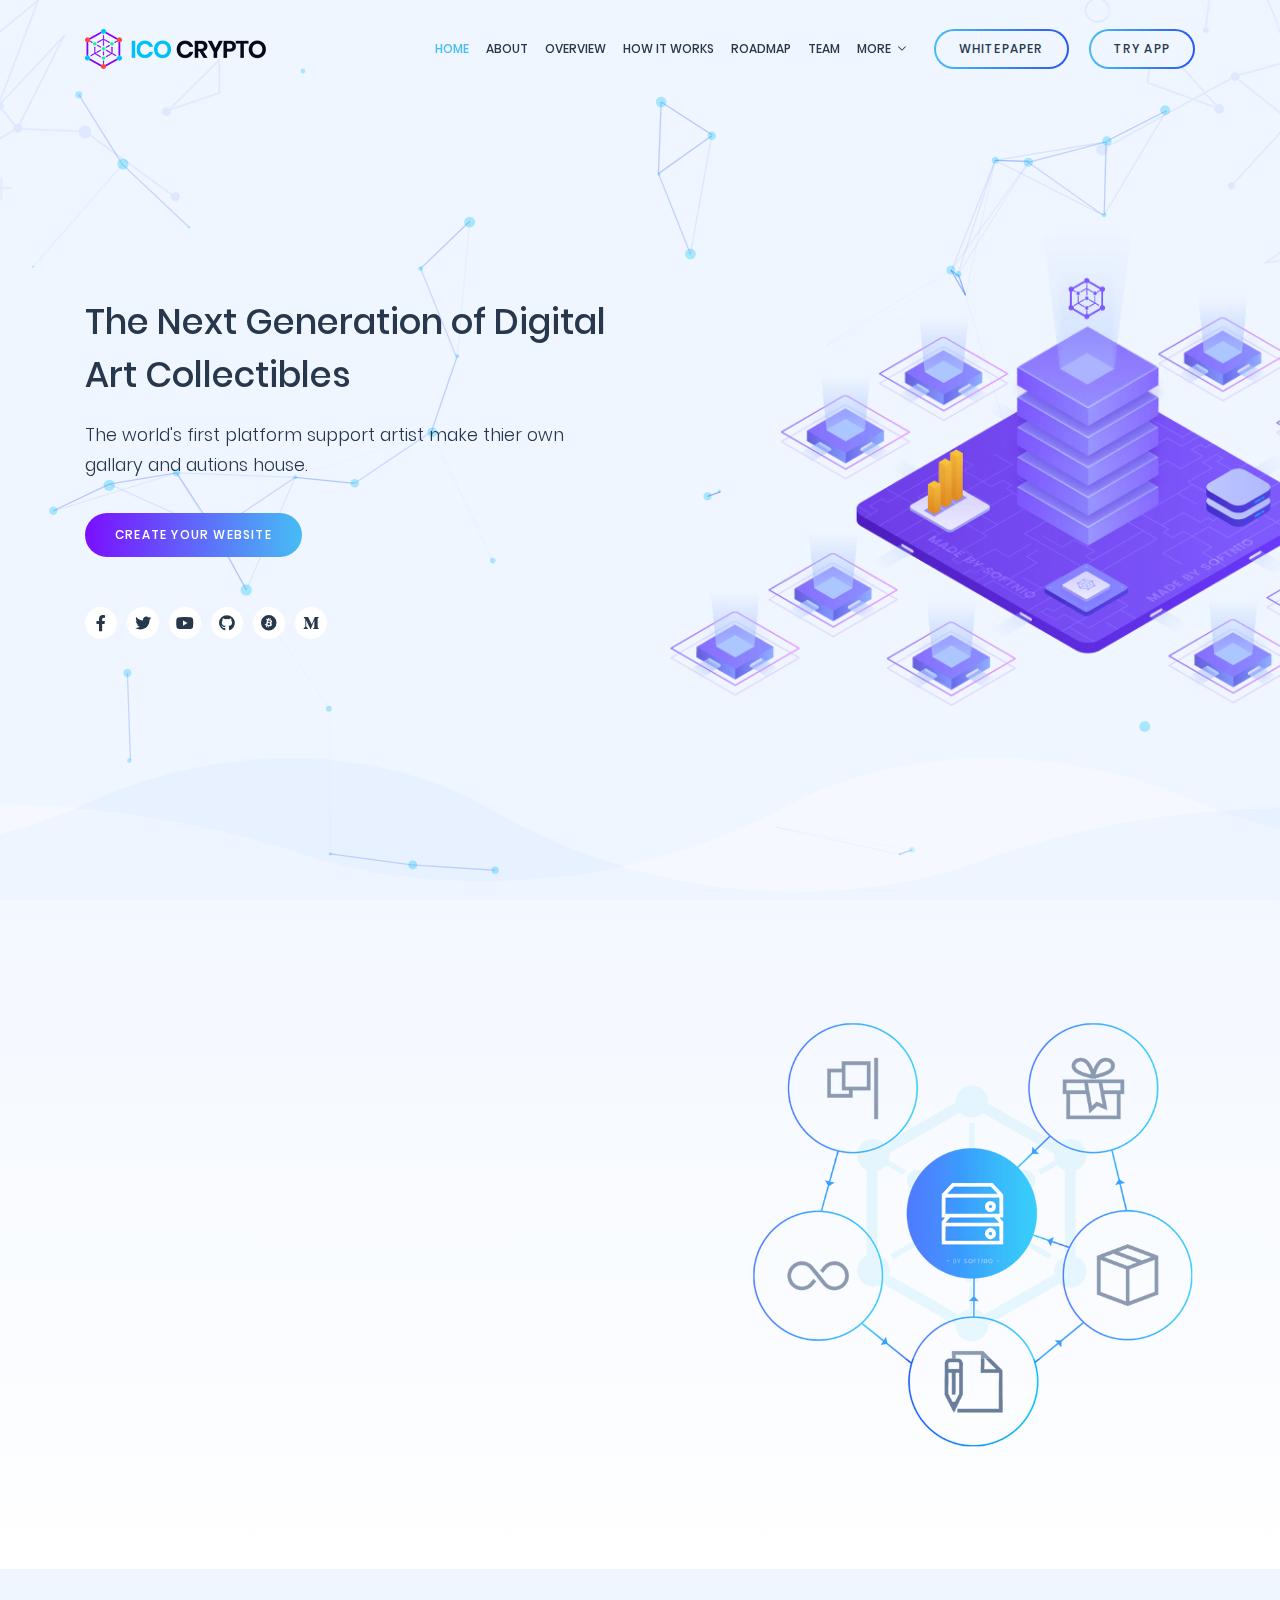
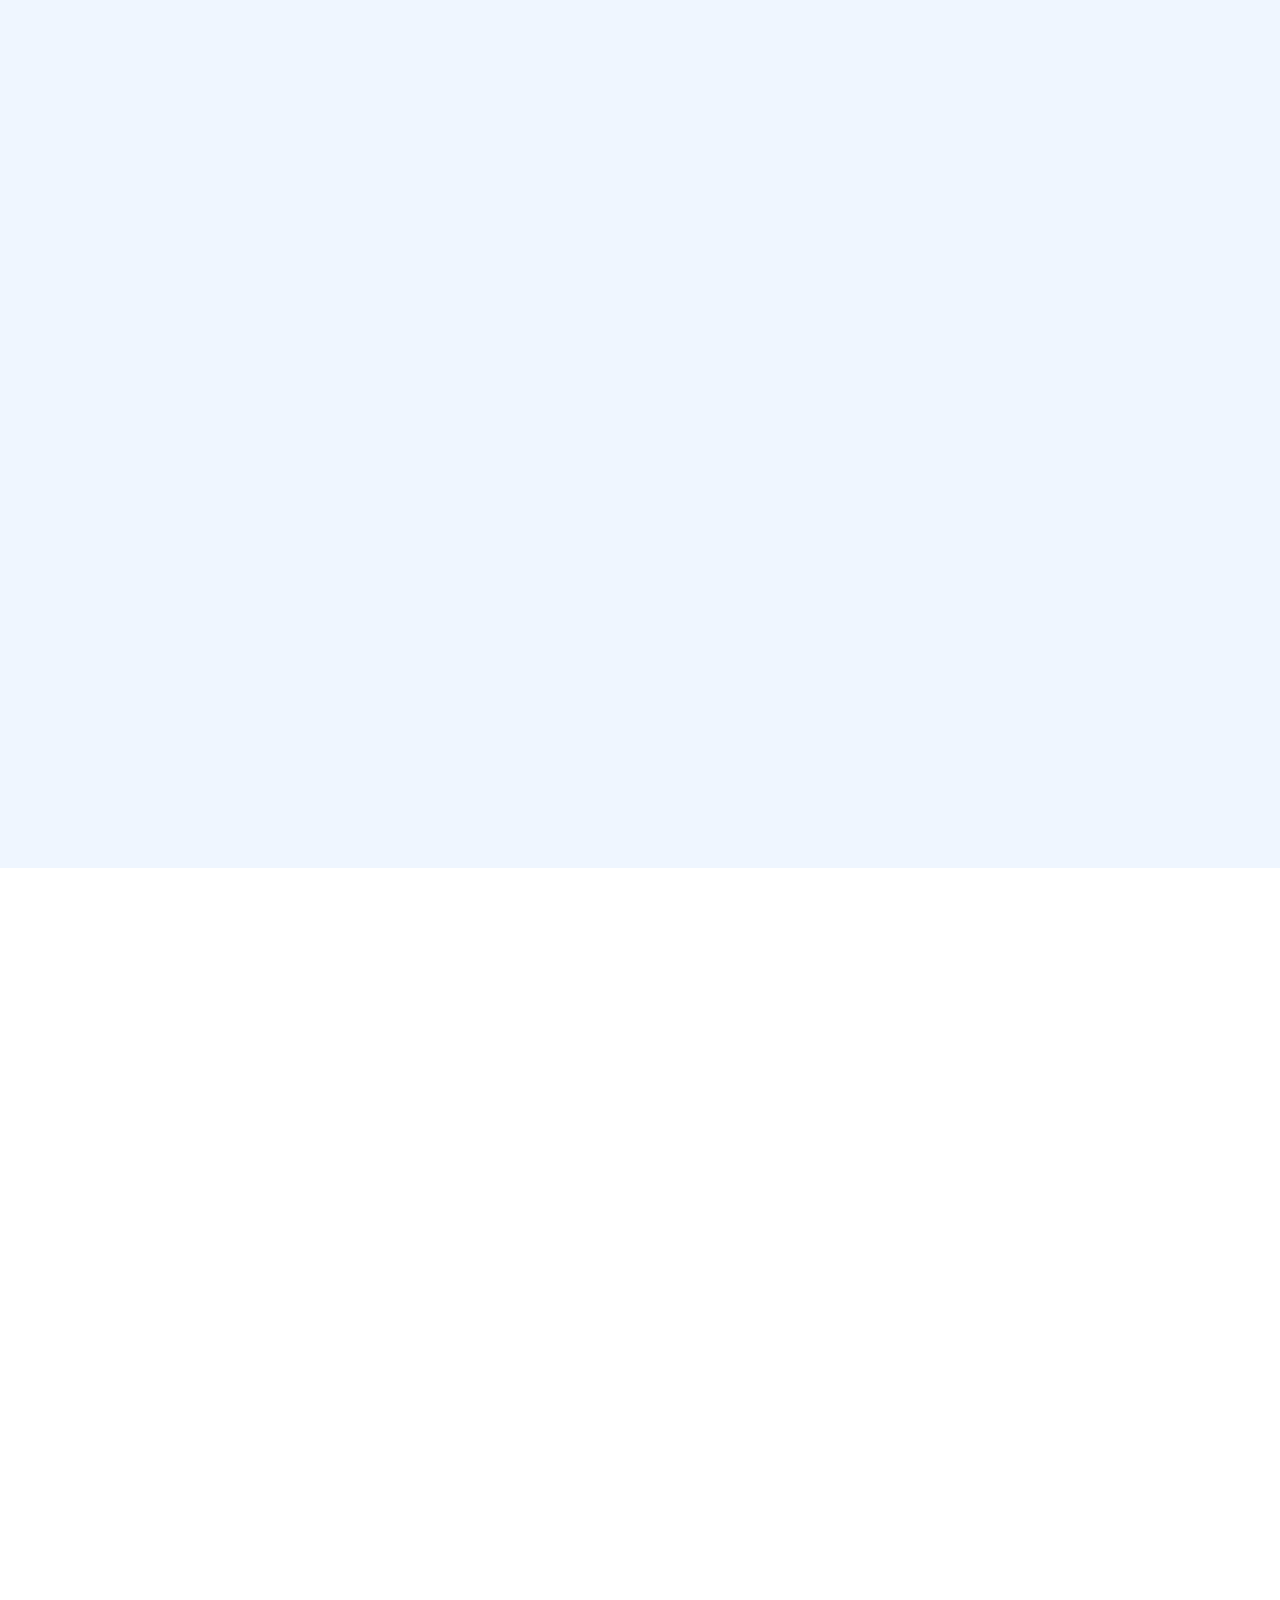
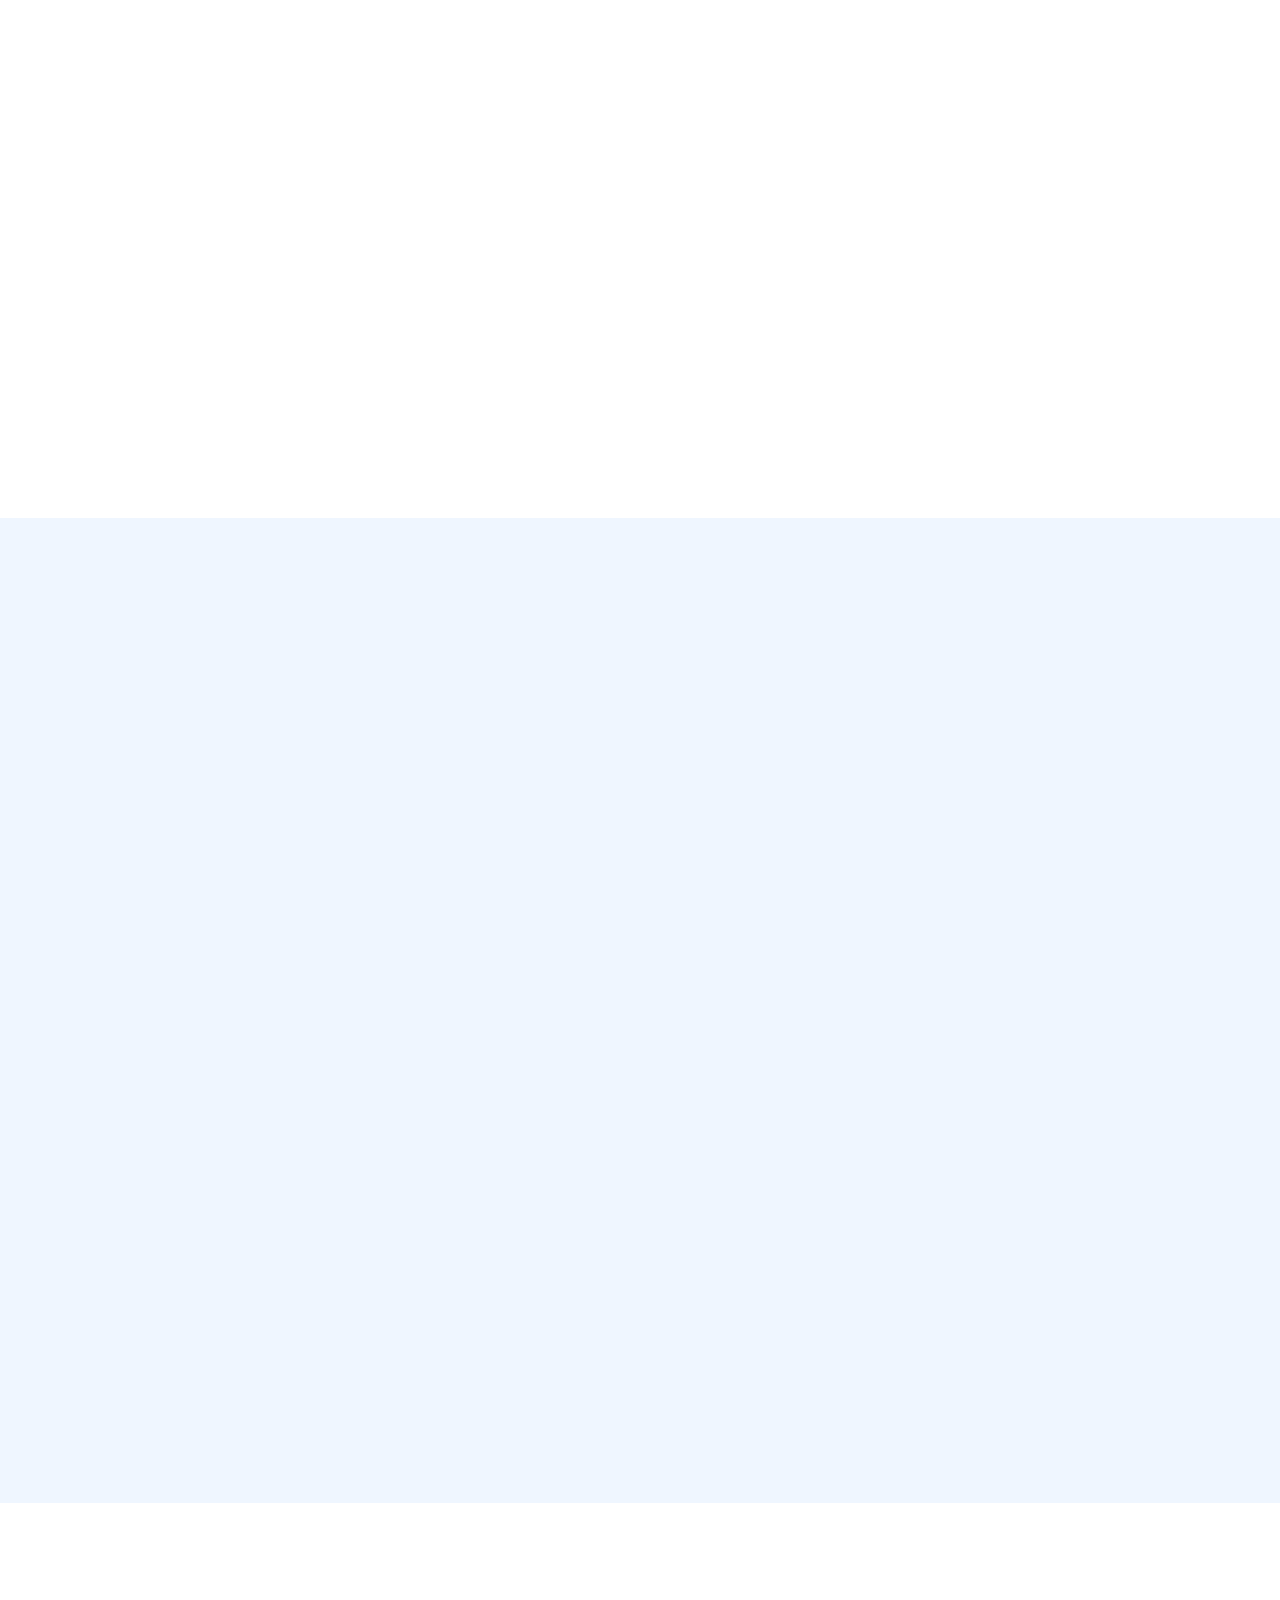
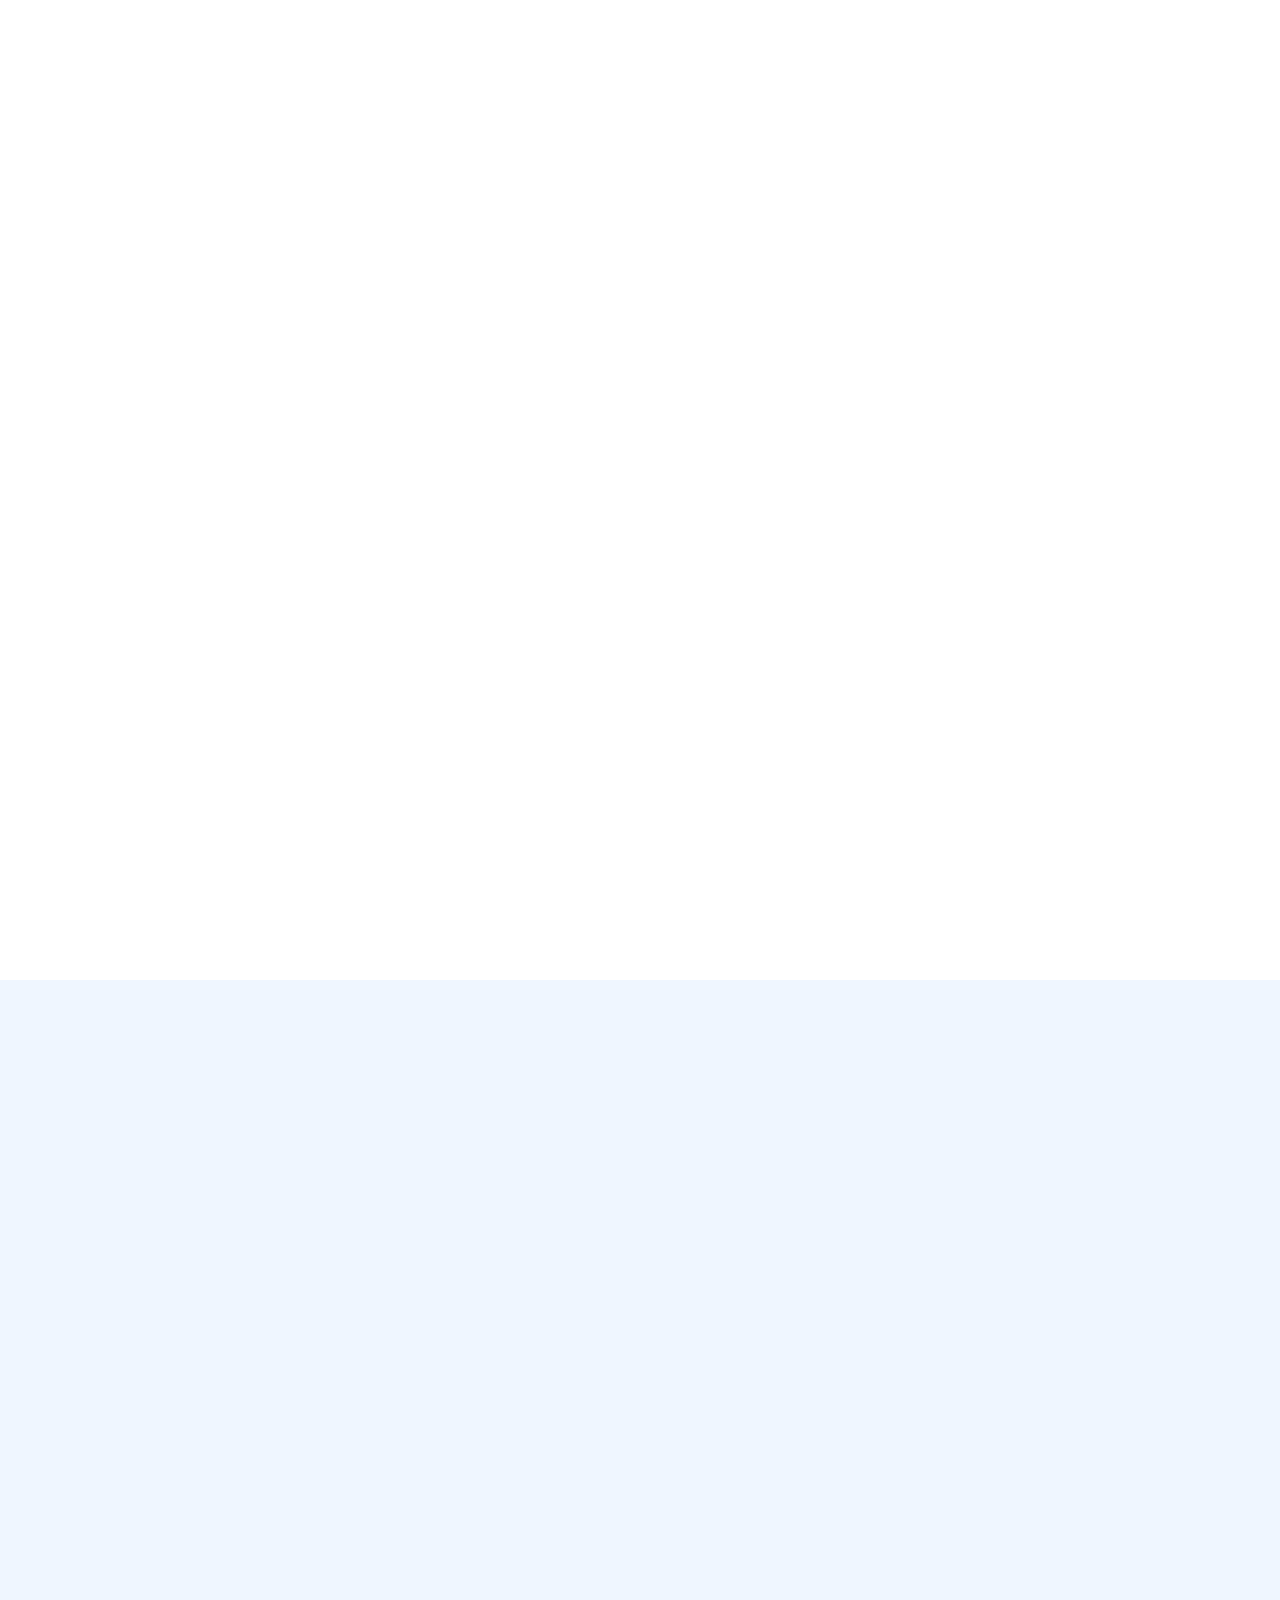
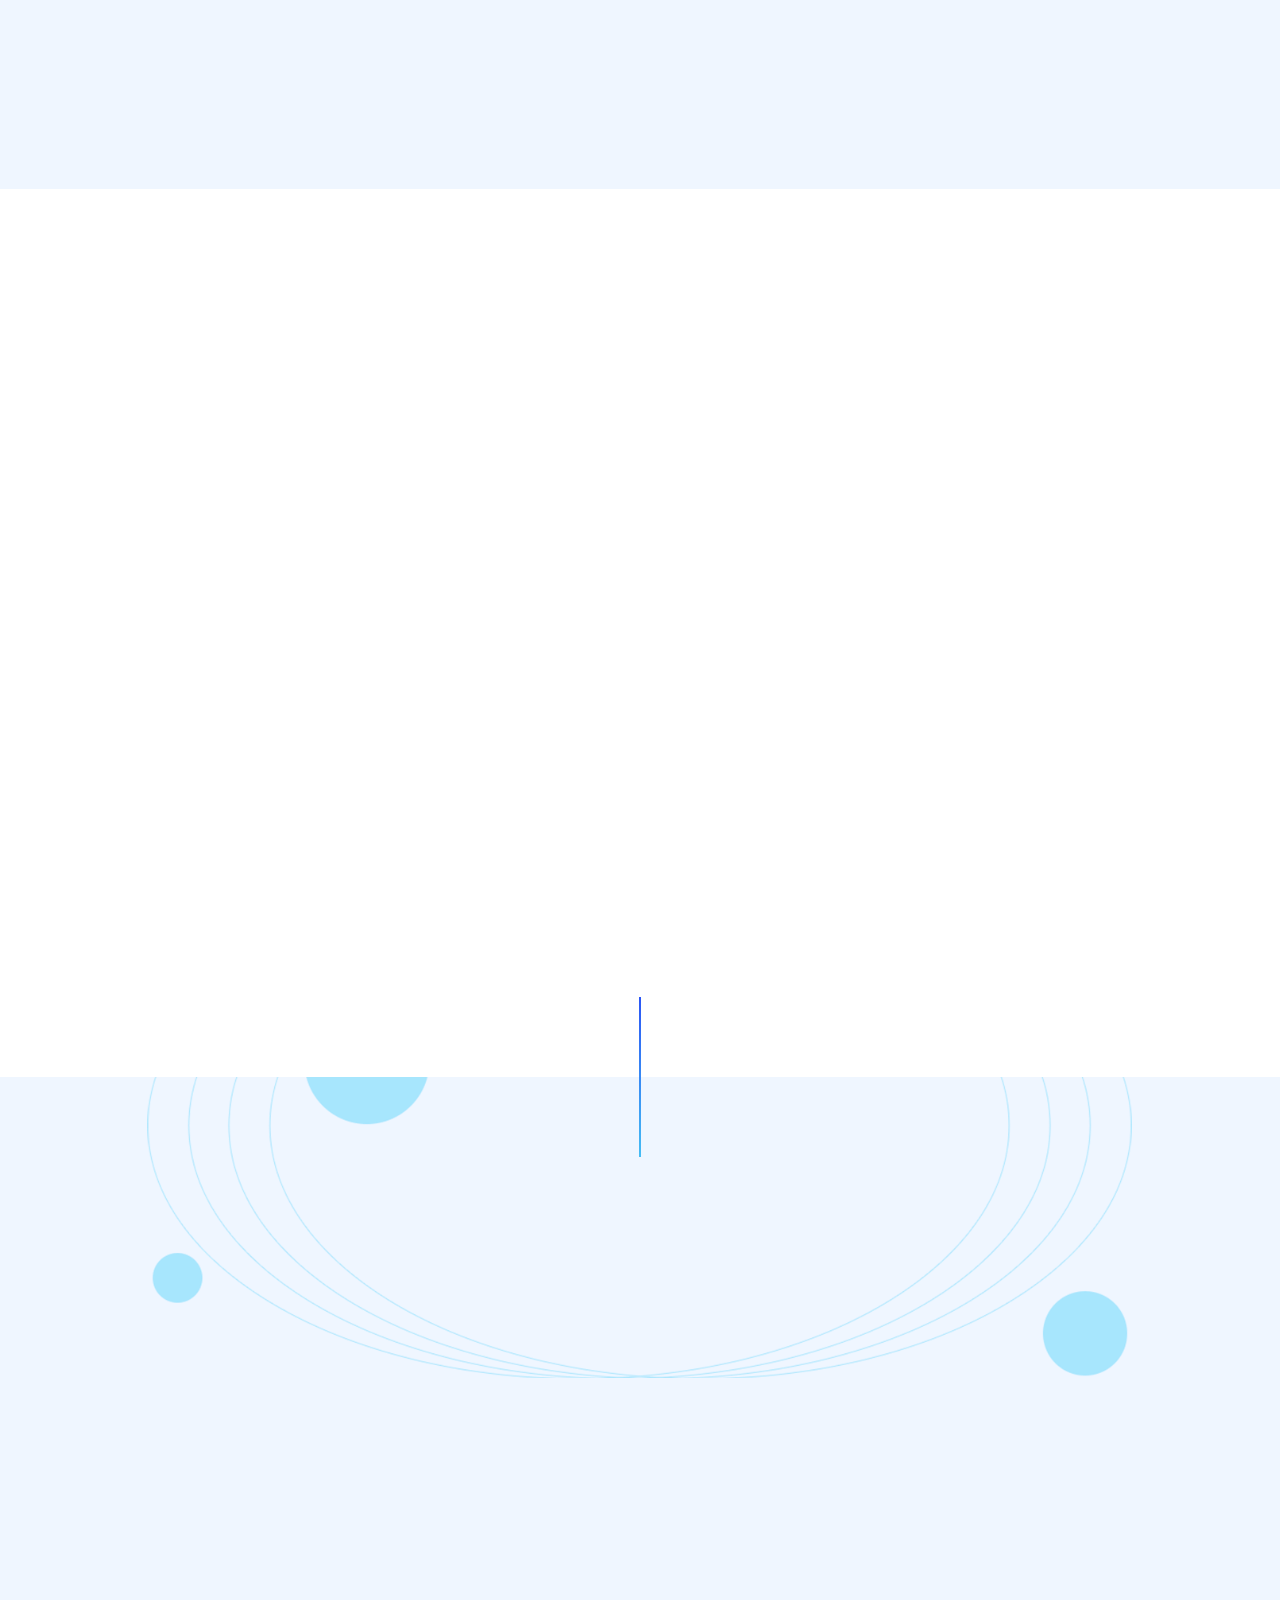
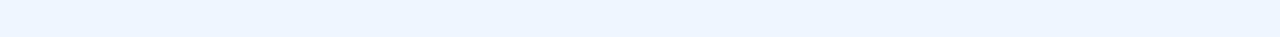
==== commit 39debdff: "update: landing page" ====
--- a/index.html
+++ b/index.html
@@ -1,1398 +1,1561 @@
 <!DOCTYPE html>
 <html lang="zxx" class="js">
-<head>
-	<meta charset="utf-8">
-<meta name="author" content="Softnio">
-<meta name="viewport" content="width=device-width, initial-scale=1, shrink-to-fit=no">
-<meta name="description" content="">
-<!-- Fav Icon  -->
-<link rel="shortcut icon" href="images/favicon.png">
-<!-- Site Title  -->
-<title>Nofuto</title>
-<!-- Bundle and Base CSS -->
-<link rel="stylesheet" href="assets/css/vendor.bundle.css?ver=1930">
-<link rel="stylesheet" href="assets/css/style-salvia.css?ver=1930" id="changeTheme">
-<!-- Extra CSS -->
-<link rel="stylesheet" href="assets/css/theme.css?ver=1930">
-
-
-
-
-</head>
-     
-
-
-    <body class="nk-body body-wider theme-dark mode-onepage">
-
-<body class="nk-body body-wider theme-dark mode-onepage">
-	<div class="nk-wrap">
-		<header class="nk-header page-header is-transparent is-sticky is-shrink" id="header">
-		    <!-- Header @s -->
-            <div class="header-main">
+  <head>
+    <meta charset="utf-8" />
+    <meta name="author" content="Softnio" />
+    <meta
+      name="viewport"
+      content="width=device-width, initial-scale=1, shrink-to-fit=no"
+    />
+    <meta name="description" content="" />
+    <!-- Fav Icon  -->
+    <link rel="shortcut icon" href="images/favicon.png" />
+    <!-- Site Title  -->
+    <title>
+      Light WOA | ICO Crypto - ICO Landing Page &amp; Multi-Purpose
+      Cryptocurrency HTML Template
+    </title>
+    <!-- Bundle and Base CSS -->
+    <link rel="stylesheet" href="assets/css/vendor.bundle.css?ver=1930" />
+    <link
+      rel="stylesheet"
+      href="assets/css/style-dark.css?ver=1930"
+      id="changeTheme"
+    />
+    <!-- Extra CSS -->
+    <link rel="stylesheet" href="assets/css/theme.css?ver=1930" />
+  </head>
+
+  <body class="nk-body body-wider theme-light mode-onepage">
+    <div class="nk-wrap">
+      <header
+        class="
+          nk-header
+          page-header
+          is-transparent is-sticky is-shrink is-light
+        "
+        id="header"
+      >
+        <!-- Header @s -->
+        <div class="header-main">
+          <div class="header-container container">
+            <div class="header-wrap">
+              <!-- Logo @s -->
+              <div
+                class="header-logo logo animated"
+                data-animate="fadeInDown"
+                data-delay=".65"
+              >
+                <a href="./" class="logo-link">
+                  <img
+                    class="logo-dark"
+                    src="images/logo.png"
+                    srcset="images/logo2x.png 2x"
+                    alt="logo"
+                  />
+                  <img
+                    class="logo-light"
+                    src="images/logo.png"
+                    srcset="images/logo2x.png 2x"
+                    alt="logo"
+                  />
+                </a>
+              </div>
+
+              <!-- Menu Toogle @s -->
+              <div class="header-nav-toggle">
+                <a
+                  href="#"
+                  class="navbar-toggle"
+                  data-menu-toggle="example-menu-04"
+                >
+                  <div class="toggle-line">
+                    <span></span>
+                  </div>
+                </a>
+              </div>
+
+              <!-- Menu @s -->
+              <div class="header-navbar header-navbar-s1">
+                <nav class="header-menu" id="example-menu-04">
+                  <ul
+                    class="menu menu-s2 animated remove-animation"
+                    data-animate="fadeInDown"
+                    data-delay=".75"
+                  >
+                    <li class="menu-item">
+                      <a class="menu-link nav-link" href="#header">Home</a>
+                    </li>
+                    <li class="menu-item">
+                      <a class="menu-link nav-link" href="#about">About</a>
+                    </li>
+                    <li class="menu-item">
+                      <a class="menu-link nav-link" href="#overview"
+                        >Overview</a
+                      >
+                    </li>
+                    <li class="menu-item">
+                      <a class="menu-link nav-link" href="#works"
+                        >How It Works</a
+                      >
+                    </li>
+                    <li class="menu-item">
+                      <a class="menu-link nav-link" href="#roadmap">Roadmap</a>
+                    </li>
+                    <li class="menu-item">
+                      <a class="menu-link nav-link" href="#team">Team</a>
+                    </li>
+                    <li class="menu-item has-sub">
+                      <a class="menu-link nav-link menu-toggle" href="#"
+                        >More</a
+                      >
+                      <ul class="menu-sub menu-drop">
+                        <li class="menu-item">
+                          <a class="menu-link nav-link" href="#docs">Docs</a>
+                        </li>
+                        <li class="menu-item">
+                          <a class="menu-link nav-link" href="#faqs">Faqs</a>
+                        </li>
+                      </ul>
+                    </li>
+                  </ul>
+                  <ul
+                    class="menu-btns animated remove-animation"
+                    data-animate="fadeInDown"
+                    data-delay=".75"
+                  >
+                    <li>
+                      <a
+                        href="#"
+                        class="
+                          btn btn-rg btn-auto btn-outline btn-grad
+                          on-bg-light
+                          btn-round
+                        "
+                        ><span>Whitepaper</span></a
+                      >
+                    </li>
+                    <li>
+                      <a
+                        href="#"
+                        data-toggle="modal"
+                        data-target="#login-popup"
+                        class="
+                          btn btn-rg btn-auto btn-outline btn-grad
+                          on-bg-light
+                          btn-round
+                        "
+                        ><span>Try App</span></a
+                      >
+                    </li>
+                  </ul>
+                </nav>
+              </div>
+              <!-- .header-navbar @e -->
+            </div>
+          </div>
+        </div>
+        <!-- .header-main @e -->
+        <!-- Banner @s -->
+        <div class="header-banner bg-light">
+          <div class="nk-banner">
+            <div class="banner banner-mask-fix banner-fs banner-single">
+              <div class="banner-wrap ov-v">
                 <div class="container">
-                    <div class="header-wrap">
-                        <!-- Logo @s -->
-                        <div class="header-logo logo animated" data-animate="fadeInDown" data-delay=".65">
-                            <!-- <a href="./" class="logo-link">
-                                <img class="logo-dark" src="images/logo.png" srcset="images/logo2x.png 2x" alt="logo">
-                                <img class="logo-light" src="images/logo-full-white.png" srcset="images/logo-full-white2x.png 2x" alt="logo">
-                            </a> -->
-                        </div>
-
-                        <!-- Menu Toogle @s -->
-                        <div class="header-nav-toggle">
-                            <a href="#" class="navbar-toggle" data-menu-toggle="header-menu">
-                                <div class="toggle-line">
-                                    <span></span>
-                                </div>
-                            </a>
-                        </div>
-
-                        <!-- Menu @s -->
-                        <div class="header-navbar header-navbar-s2">
-                            <nav class="header-menu justify-content-between" id="header-menu">
-                                <ul class="menu animated remove-animation" data-animate="fadeInDown" data-delay=".75">
-                                    <li class="menu-item"><a class="menu-link nav-link" href="#about">About</a></li>
-                                    <li class="menu-item"><a class="menu-link nav-link" href="#overview">Overview</a></li>
-                                    <li class="menu-item"><a class="menu-link nav-link" href="#works">How It Works</a></li>
-                                    <li class="menu-item"><a class="menu-link nav-link" href="#token">ICO Token</a></li>
-                                    <li class="menu-item"><a class="menu-link nav-link" href="#roadmap">Roadmap</a></li>
-                                    <li class="menu-item"><a class="menu-link nav-link" href="#team">Team</a></li>
-                                    <li class="menu-item has-sub">
-                                       <a class="menu-link nav-link menu-toggle" href="#">More</a>
-                                        <ul class="menu-sub menu-drop">
-                                            <li class="menu-item"><a class="menu-link nav-link" href="#faq">Faq</a></li>
-                                            <li class="menu-item"><a class="menu-link nav-link" href="#document">Document</a></li>
-                                        </ul>
-                                    </li>
-                                </ul>
-                                <ul class="menu-btns align-items-center animated remove-animation" data-animate="fadeInDown" data-delay=".85">
-                                    <li class="language-switcher language-switcher-s2 toggle-wrap">
-                                        <a class="btn btn-rg toggle-tigger btn-outline btn-auto no-change btn-primary" href="#"><span>EN</span><em class="icon ti ti-angle-down"></em></a>
-                                        <ul class="toggle-class toggle-drop drop-list drop-list-mb">
-                                            <li><a href="#">Fr</a></li>
-                                            <li><a href="#">Ch</a></li>
-                                            <li><a href="#">Br</a></li>
-                                        </ul>
-                                    </li>
-                                    <li><a href="#" class="btn btn-rg btn-secondary no-change"><span>Buy Token</span></a></li>
-                                </ul>
-                            </nav>
-                        </div><!-- .header-navbar @e -->
-                    </div>                                                
-                </div>
-            </div><!-- .header-main @e -->
-			<!-- Banner @s -->
-            <div class="header-banner bg-theme-grad-s2">
-                <div class="nk-banner">
-                    <div class="banner banner-fs banner-single banner-s1 banner-s1-overlay">
-                        <div class="banner-wrap">
-                            <div class="container">
-                                <div class="row align-items-center justify-content-center justify-content-lg-between gutter-vr-60px">
-                                    <div class="col-lg-6 col-xl-6 text-center text-lg-left">
-                                        <div class="banner-caption tc-light">
-                                            <div class="cpn-head mt-0">
-                                                <h1 class="title title-thin title-xl-2 animated" data-animate="fadeInUp" data-delay="1.25">The Next Generation of Digital Art Collectibles</h1>
-                                            </div>
-                                            <div class="cpn-text cpn-text-s2">
-                                                <p class="lead-s2 lead-light animated" data-animate="fadeInUp" data-delay="1.35">The world's first platform support artist make thier own gallary and autions house.</p>
-                                            </div>
-                                            <div class="cpn-btns">
-                                                <ul class="btn-grp animated" data-animate="fadeInUp" data-delay="1.45">
-                                                    <li><a class="btn btn-md btn-primary btn-outline" href="#">White Paper</a></li>
-                                                    <li><a class="btn btn-md btn-primary btn-outline" href="#">One Pager</a></li>
-                                                </ul>
-                                            </div>
-                                            <div class="cpn-social">
-                                                <h4 class="title-xs animated" data-animate="fadeInUp" data-delay="1.55">JOIN OUR COMMUNITY</h4>
-                                                <ul class="social">
-                                                    <li class="animated" data-animate="fadeInUp" data-delay="1.65"><a href="#"><em class="social-icon fas fa-paper-plane"></em><span>Telegram</span></a></li>
-                                                    <li class="animated" data-animate="fadeInUp" data-delay="1.7"><a href="#"><em class="social-icon fab fa-facebook-f"></em></a></li>
-                                                    <li class="animated" data-animate="fadeInUp" data-delay="1.75"><a href="#"><em class="social-icon fab fa-twitter"></em></a></li>
-                                                    <li class="animated" data-animate="fadeInUp" data-delay="1.8"><a href="#"><em class="social-icon fab fa-github"></em></a></li>
-                                                    <li class="animated" data-animate="fadeInUp" data-delay="1.85"><a href="#"><em class="social-icon fab fa-bitcoin"></em></a></li>
-                                                    <li class="animated" data-animate="fadeInUp" data-delay="1.9"><a href="#"><em class="social-icon fab fa-medium-m"></em></a></li>
-                                                </ul>
-                                            </div>
-                                        </div>
-                                    </div><!-- .col -->
-                                    <div class="col-lg-6 col-xl-5 col-md-8 col-sm-9">
-                                        <div class="token-status token-status-s3 round bg-theme tc-light animated" data-animate="fadeInUp" data-delay="2">
-                                            <h4 class="title-md title-thin">Pre-Sale Ends In</h4>
-                                            <div class="countdown-s2 countdown" data-date="2021/08/10 20:00:00"></div>
-                                            <div class="token-info token-info-s1">
-                                                <div class="token-info-item token-info-item-s1">
-                                                    <div class="token-info-item-list">
-                                                        <span>Token Price:</span>
-                                                        <h4>1 ICOX=$0.02</h4>
-                                                    </div>
-                                                    <div class="token-info-item-list">
-                                                        <span>We Accept:</span>
-                                                        <h4><em class="fab fa-ethereum"></em> ETH</h4>
-                                                    </div>
-                                                </div>
-                                                <div class="token-info-item token-info-item-s1">
-                                                    <span>Tokens Availablen <br class="d-none d-md-block"> on Pre-Sale:</span>
-                                                    <h4>90,000,000 ICOX</h4>
-                                                </div>
-                                            </div>
-                                            <div class="token-action token-action-s2 flex-wrap flex-sm-nowrap">
-                                                <a href="#" class="btn btn-md btn-secondary">Buy Tokens Now</a>
-                                                <div class="token-min-s2">
-                                                    <span>Minimum Purchase:</span> 
-                                                    <span>10,000 ICOX</span>
-                                                </div>
-                                            </div>
-                                        </div>
-                                    </div><!-- .col -->
-                                </div><!-- .row -->
+                  <div
+                    class="
+                      row
+                      align-items-center
+                      justify-content-center justify-content-lg-between
+                      gutter-vr-30px
+                    "
+                  >
+                    <div class="col-lg-6">
+                      <div
+                        class="
+                          banner-caption
+                          wide-auto
+                          text-center text-lg-left
+                        "
+                      >
+                        <div class="cpn-head mt-0">
+                          <h1
+                            class="title title-xl-2 animated"
+                            data-animate="fadeInUp"
+                            data-delay="1.25"
+                          >
+                            The Next Generation of Digital Art Collectibles
+                          </h1>
+                        </div>
+                        <div class="cpn-text cpn-text-s1">
+                          <p
+                            class="lead animated"
+                            data-animate="fadeInUp"
+                            data-delay="1.35"
+                          >
+                            The world's first platform support artist make thier
+                            own gallary and autions house.
+                          </p>
+                        </div>
+                        <div class="cpn-btns">
+                          <ul
+                            class="btn-grp animated"
+                            data-animate="fadeInUp"
+                            data-delay="1.35"
+                          >
+                            <li>
+                              <a
+                                href="#"
+                                class="
+                                  btn
+                                  btn-md
+                                  btn-grad
+                                  btn-grad-alternet
+                                  btn-round
+                                "
+                                >Create Your Website</a
+                              >
+                            </li>
+                          </ul>
+                        </div>
+                        <div class="cpn-social">
+                          <ul
+                            class="social animated"
+                            data-animate="fadeInUp"
+                            data-delay="1.55"
+                          >
+                            <li>
+                              <a href="#"
+                                ><em class="social-icon fab fa-facebook-f"></em
+                              ></a>
+                            </li>
+                            <li>
+                              <a href="#"
+                                ><em class="social-icon fab fa-twitter"></em
+                              ></a>
+                            </li>
+                            <li>
+                              <a href="#"
+                                ><em class="social-icon fab fa-youtube"></em
+                              ></a>
+                            </li>
+                            <li>
+                              <a href="#"
+                                ><em class="social-icon fab fa-github"></em
+                              ></a>
+                            </li>
+                            <li>
+                              <a href="#"
+                                ><em class="social-icon fab fa-bitcoin"></em
+                              ></a>
+                            </li>
+                            <li>
+                              <a href="#"
+                                ><em class="social-icon fab fa-medium-m"></em
+                              ></a>
+                            </li>
+                          </ul>
+                        </div>
+                      </div>
+                    </div>
+                    <!-- .col -->
+                    <div class="col-lg-5 col-sm-9">
+                      <div
+                        class="
+                          token-status token-status-s5
+                          bg-transparent
+                          no-bd
+                        "
+                      >
+                        <div class="banner-gfx banner-gfx-re-s2">
+                          <img src="images/lungwort/gfx-b.png" alt="header" />
+                        </div>
+                      </div>
+                    </div>
+                    <!-- .col -->
+                  </div>
+                  <!-- .row -->
+                </div>
+              </div>
+            </div>
+          </div>
+          <!-- .nk-banner -->
+          <div class="nk-ovm mask-c-light shape-v mask-contain-bottom"></div>
+
+          <!-- Place Particle Js -->
+          <div
+            id="particles-bg"
+            class="particles-container particles-bg"
+            data-pt-base="#00c0fa"
+            data-pt-base-op=".3"
+            data-pt-line="#2b56f5"
+            data-pt-line-op=".5"
+            data-pt-shape="#00c0fa"
+            data-pt-shape-op=".2"
+          ></div>
+        </div>
+        <!-- .header-banner @e -->
+      </header>
+
+      <main class="nk-pages">
+        <section class="section mask-c-blend-light bg-white ov-h" id="ico">
+          <div class="container">
+            <!-- Block @s -->
+            <div class="nk-block nk-block-text-wrap">
+              <div
+                class="
+                  row
+                  align-items-center
+                  justify-content-center justify-content-md-between
+                  gutter-vr-30px
+                "
+              >
+                <div class="col-mb-9 col-sm-7 col-md-6 col-lg-5 order-md-last">
+                  <div class="nk-block-img">
+                    <img src="images/light/gfx-z-a.png" alt="app" />
+                  </div>
+                </div>
+                <div class="col-sm-10 col-md-6 text-center text-md-left">
+                  <div class="nk-block-text">
+                    <h2
+                      class="title animated"
+                      data-animate="fadeInUp"
+                      data-delay="1.55"
+                    >
+                      We’ve built a platform <br />to buy and sell shares.
+                    </h2>
+                    <p
+                      class="lead animated"
+                      data-animate="fadeInUp"
+                      data-delay="1.55"
+                    >
+                      We’re reinventing the global equity blockchian – that is
+                      secure, smart and easy-to-use platform, and completely
+                      disrupting the way businesses raise capital and the way
+                      investors buy and sell shares.
+                    </p>
+                    <a
+                      href="https://www.youtube.com/watch?v=SSo_EIwHSd4"
+                      class="video-popup btn-play-wrap animated"
+                      data-animate="fadeInUp"
+                      data-delay="1.55"
+                    >
+                      <div class="btn-play btn-play-sm btn-play-s2">
+                        <em class="btn-play-icon"></em>
+                      </div>
+                      <div class="btn-play-text">
+                        <span class="text-sm">Watch Video</span>
+                        <span class="text-xs">What and How it work</span>
+                      </div>
+                    </a>
+                  </div>
+                </div>
+              </div>
+              <!-- .row -->
+            </div>
+            <!-- .block @e -->
+          </div>
+        </section>
+
+        <section class="section bg-light" id="about">
+          <div class="container">
+            <div class="nk-block nk-block-features-s2">
+              <div class="section-head text-center wide-auto-sm">
+                <h2
+                  class="title title-s4 title-xl-2 animated"
+                  title="ABOUT"
+                  data-animate="fadeInUp"
+                  data-delay=".1"
+                >
+                  About Nofuto
+                </h2>
+              </div>
+
+              <div
+                class="row align-items-center flex-row-reverse gutter-vr-30px"
+              >
+                <div class="col-lg-5">
+                  <div
+                    class="gfx py-4 mx-auto mx-lg-0 animated"
+                    data-animate="fadeInUp"
+                    data-delay=".1"
+                  >
+                    <img src="images/salvia/gfx-i.png" alt="gfx" />
+                  </div>
+                </div>
+
+                <div class="col-lg-7">
+                  <!-- Section Head @s -->
+                  <div class="nk-block-text pdb-r">
+                    <p class="animated" data-animate="fadeInUp" data-delay=".2">
+                      Nofuto (Non-fungible tokens) is a unique and
+                      non-interchangeable unit of data stored on a digital
+                      ledger.
+                    </p>
+                    <p class="animated" data-animate="fadeInUp" data-delay=".3">
+                      Nofuto is the first platfrom fully support artist make
+                      thier own website to keep and sell thier NFTs. Our
+                      Platform allow artist to build rich, integrated
+                      marketplaces to keep thier digital works and trade them
+                      freely.
+                    </p>
+                  </div>
+                  <!-- .section-head @e -->
+                  <div class="row gutter-vr-20px flex-wrap">
+                    <div class="col-sm-6">
+                      <div
+                        class="feature feature-s1 animated"
+                        data-animate="fadeInUp"
+                        data-delay=".4"
+                      >
+                        <div
+                          class="feature-icon feature-icon-s5 feature-icon-s5-1"
+                        >
+                          <em class="icon fas fa-check"></em>
+                        </div>
+                        <div class="feature-text feature-text-s1">
+                          <p>
+                            Makes you the sole owner of a secure decentralize
+                            registry
+                          </p>
+                        </div>
+                      </div>
+                    </div>
+
+                    <div class="col-sm-6">
+                      <div
+                        class="feature feature-s1 animated"
+                        data-animate="fadeInUp"
+                        data-delay=".4"
+                      >
+                        <div
+                          class="feature-icon feature-icon-s5 feature-icon-s5-2"
+                        >
+                          <em class="icon fas fa-check"></em>
+                        </div>
+                        <div class="feature-text feature-text-s1">
+                          <p>
+                            It’s allows startups to launch and manage
+                            crowdfunding
+                          </p>
+                        </div>
+                      </div>
+                    </div>
+
+                    <div class="col-sm-6">
+                      <div
+                        class="feature feature-s1 animated"
+                        data-animate="fadeInUp"
+                        data-delay=".5"
+                      >
+                        <div
+                          class="feature-icon feature-icon-s5 feature-icon-s5-3"
+                        >
+                          <em class="icon fas fa-check"></em>
+                        </div>
+                        <div class="feature-text feature-text-s1">
+                          <p>
+                            Our contributor payouts perfectly simple and easy
+                          </p>
+                        </div>
+                      </div>
+                    </div>
+
+                    <div class="col-sm-6">
+                      <div
+                        class="feature feature-s1 animated"
+                        data-animate="fadeInUp"
+                        data-delay=".6"
+                      >
+                        <div
+                          class="feature-icon feature-icon-s5 feature-icon-s5-4"
+                        >
+                          <em class="icon fas fa-check"></em>
+                        </div>
+                        <div class="feature-text feature-text-s1">
+                          <p>
+                            Owners of cryptocurrency keep their digital coins in
+                            ICO
+                          </p>
+                        </div>
+                      </div>
+                    </div>
+                  </div>
+                  <!-- .row -->
+                </div>
+              </div>
+              <!-- .row -->
+            </div>
+            <!-- .block @e -->
+          </div>
+        </section>
+
+        <section class="section bg-white" id="overview">
+          <div class="container">
+            <!-- Block @s -->
+            <div class="nk-block nk-block-features-s3">
+              <div class="section-head text-center wide-auto-sm">
+                <h2
+                  class="title title-s4 title-xl-2 animated"
+                  data-animate="fadeInUp"
+                  data-delay=".1"
+                  title=" Features"
+                >
+                  Features
+                </h2>
+                <p
+                  class="lead animated"
+                  data-animate="fadeInUp"
+                  data-delay=".2"
+                >
+                  On the global marketplace
+                </p>
+              </div>
+
+              <div class="row justify-content-center gutter-vr-30px">
+                <div class="col-lg-4 col-md-6">
+                  <div
+                    class="feature feature-s3 feature-center animated"
+                    data-animate="fadeInUp"
+                    data-delay=".3"
+                  >
+                    <div class="feature-icon feature-icon-auto">
+                      <em class="icon icon-grd icon-lg ikon ikon-globe"></em>
+                    </div>
+                    <div class="feature-text">
+                      <h4 class="title-sm title-semibold">Personal Website</h4>
+                      <p class="fw-4">
+                        Artist can create personal website with marketplace,
+                        aution house and anything personal informations as very
+                        simple and fastly
+                      </p>
+                    </div>
+                  </div>
+                </div>
+
+                <div class="col-lg-4 col-md-6">
+                  <div
+                    class="feature feature-s3 feature-center animated"
+                    data-animate="fadeInUp"
+                    data-delay=".4"
+                  >
+                    <div class="feature-icon feature-icon-auto">
+                      <em class="icon icon-grd icon-lg ikon ikon-shiled-4"></em>
+                    </div>
+                    <div class="feature-text">
+                      <h4 class="title-sm title-semibold">Customizable</h4>
+                      <p class="fw-4">Change and customize theme of website</p>
+                    </div>
+                  </div>
+                </div>
+
+                <div class="col-lg-4 col-md-6">
+                  <div
+                    class="feature feature-s3 feature-center animated"
+                    data-animate="fadeInUp"
+                    data-delay=".5"
+                  >
+                    <div class="feature-icon feature-icon-auto">
+                      <em class="icon icon-grd icon-lg ikon ikon-wallet"></em>
+                    </div>
+                    <div class="feature-text">
+                      <h4 class="title-sm title-semibold">NFTs</h4>
+                      <p class="fw-4">
+                        Owner Smart contract, Create collections and mint NFTs
+                        with fully properties
+                      </p>
+                    </div>
+                  </div>
+                </div>
+              </div>
+              <!-- .row -->
+            </div>
+            <!-- Block @e -->
+            <div class="nk-block nk-block-features-s3">
+              <div class="section-head text-center wide-auto-sm">
+                <h2
+                  class="title title-s4 title-xl-2 animated"
+                  title=" Solutions"
+                  data-animate="fadeInUp"
+                  data-delay=".1"
+                >
+                  Solutions
+                </h2>
+                <p
+                  class="lead animated"
+                  data-animate="fadeInUp"
+                  data-delay=".2"
+                >
+                  Our method and vision
+                </p>
+              </div>
+
+              <div class="row justify-content-center gutter-vr-30px">
+                <div class="col-lg-4 col-md-6">
+                  <div
+                    class="feature feature-s3 feature-center animated"
+                    data-animate="fadeInUp"
+                    data-delay=".3"
+                  >
+                    <div class="feature-icon feature-icon-auto">
+                      <em class="icon icon-grd icon-lg ikon ikon-cloud"></em>
+                    </div>
+                    <div class="feature-text">
+                      <h4 class="title-sm title-semibold">
+                        Marketplace & Auction
+                      </h4>
+                      <p class="fw-4">
+                        Discover a universe of NFTs you can trade and aution
+                      </p>
+                    </div>
+                  </div>
+                </div>
+
+                <div class="col-lg-4 col-md-6">
+                  <div
+                    class="feature feature-s3 feature-center animated"
+                    data-animate="fadeInUp"
+                    data-delay=".4"
+                  >
+                    <div class="feature-icon feature-icon-auto">
+                      <em class="icon icon-grd icon-lg ikon ikon-safety"></em>
+                    </div>
+                    <div class="feature-text">
+                      <h4 class="title-sm title-semibold">Verify artist</h4>
+                      <p class="fw-4">
+                        Buyers will know digital art is authentic
+                      </p>
+                    </div>
+                  </div>
+                </div>
+
+                <div class="col-lg-4 col-md-6">
+                  <div
+                    class="feature feature-s3 feature-center animated"
+                    data-animate="fadeInUp"
+                    data-delay=".5"
+                  >
+                    <div class="feature-icon feature-icon-auto">
+                      <em class="icon icon-grd icon-lg ikon ikon-cash"></em>
+                    </div>
+                    <div class="feature-text">
+                      <h4 class="title-sm title-semibold">
+                        Multi chain support
+                      </h4>
+                      <p class="fw-4">
+                        Ethereum, Binance Smart Chain, Solana, Polkadot
+                      </p>
+                    </div>
+                  </div>
+                </div>
+              </div>
+              <!-- .row -->
+            </div>
+            <!-- .block @e -->
+          </div>
+        </section>
+
+        <section class="section bg-light ov-h text-center" id="works">
+          <div class="section-head text-center wide-auto-sm">
+            <h2
+              class="title title-s4 title-xl-2 animated"
+              title=" How It Works"
+              data-animate="fadeInUp"
+              data-delay=".1"
+            >
+              How it works
+            </h2>
+            <p class="lead animated" data-animate="fadeInUp" data-delay=".2">
+              Our Ecosystem based on blockchain and we solved issues of current
+              and future
+            </p>
+          </div>
+
+          <div class="container">
+            <!-- Block @s -->
+            <div class="nk-block nk-block-text-wrap">
+              <div class="row justify-content-center">
+                <div class="nk-block nk-block-features-s2">
+                  <div
+                    class="
+                      row
+                      align-items-center
+                      justify-content-center
+                      gutter-vr-30px
+                    "
+                  >
+                    <!-- .col -->
+                    <div
+                      class="col-lg-6 text-left animated"
+                      data-animate="fadeInUp"
+                      data-delay=".3"
+                    >
+                      <div
+                        class="features-list gutter-vr-20px d-flex flex-wrap"
+                      >
+                        <div
+                          class="
+                            feature feature-inline feature-s3 feature-s3-alt
+                          "
+                        >
+                          <div
+                            class="feature-icon feature-icon-sm feature-icon-s6"
+                          >
+                            <em class="icon ikon ikon-paricle"></em>
+                          </div>
+                          <div class="feature-text feature-text-s1">
+                            <h5 class="title title-md">Set Up Your Wallet</h5>
+                            <p>
+                              Set up your wallet and then you can create, sell &
+                              collect NFTs at Nofuto.
+                            </p>
+                          </div>
+                        </div>
+                        <div
+                          class="
+                            feature feature-inline feature-s3 feature-s3-alt
+                          "
+                        >
+                          <div
+                            class="feature-icon feature-icon-sm feature-icon-s6"
+                          >
+                            <em class="icon ikon ikon-user-setting"></em>
+                          </div>
+                          <div class="feature-text feature-text-s1">
+                            <h5 class="title title-md">Verify artist</h5>
+                            <p>
+                              Verify your identification and make ownership of
+                              your NFTs
+                            </p>
+                          </div>
+                        </div>
+                        <div
+                          class="
+                            feature feature-inline feature-s3 feature-s3-alt
+                          "
+                        >
+                          <div
+                            class="feature-icon feature-icon-sm feature-icon-s6"
+                          >
+                            <em class="icon ikon ikon-clip-board"></em>
+                          </div>
+                          <div class="feature-text feature-text-s1">
+                            <h5 class="title title-md">
+                              Create Your Collections
+                            </h5>
+                            <p>
+                              Create your Collections with ours unique template
+                            </p>
+                          </div>
+                        </div>
+                        <div
+                          class="
+                            feature feature-inline feature-s3 feature-s3-alt
+                          "
+                        >
+                          <div
+                            class="feature-icon feature-icon-sm feature-icon-s6"
+                          >
+                            <em class="icon ikon ikon-user-chat"></em>
+                          </div>
+                          <div class="feature-text feature-text-s1">
+                            <h5 class="title title-md">
+                              Sell/Aution Your NFTs
+                            </h5>
+                            <p>
+                              After adding your NFTs, you can list your NFTs for
+                              sale/aution.
+                            </p>
+                          </div>
+                        </div>
+                        <div
+                          class="
+                            feature feature-inline feature-s3 feature-s3-alt
+                          "
+                        >
+                          <div
+                            class="feature-icon feature-icon-sm feature-icon-s6"
+                          >
+                            <em class="icon ikon ikon-car"></em>
+                          </div>
+                          <div class="feature-text feature-text-s1">
+                            <h5 class="title title-md">
+                              Make transaction easy and with a less fee.
+                            </h5>
+                          </div>
+                        </div>
+                      </div>
+                    </div>
+                    <!-- .col -->
+                  </div>
+                  <!-- .row -->
+                </div>
+              </div>
+              <!-- .row -->
+            </div>
+
+            <!-- .block @e -->
+          </div>
+        </section>
+
+        <section class="section bg-white" id="roadmap">
+          <div class="container">
+            <div class="section-head text-center wide-auto-sm">
+              <h2
+                class="title title-s4 title-xl-2 animated"
+                title="RoadMap"
+                data-animate="fadeInUp"
+                data-delay=".1"
+              >
+                Road Map
+              </h2>
+              <p class="lead animated" data-animate="fadeInUp" data-delay=".2">
+                Our initial coin offering will run till softcap reached.Full
+                details of the ICO can be found within the platform.
+              </p>
+            </div>
+
+            <!-- Section Head @s -->
+            <!-- Block @s -->
+            <div class="nk-block nk-block-left">
+              <div
+                class="roadmap-all animated mgb-m50"
+                data-animate="fadeInUp"
+                data-delay=".3"
+              >
+                <div
+                  class="
+                    roadmap-wrap
+                    roadmap-wrap-done
+                    roadmap-wrap-s1
+                    roadmap-wrap-s1-alt
+                    mb-0
+                    ml-0
+                  "
+                >
+                  <div class="row no-gutters">
+                    <div class="col-lg">
+                      <div
+                        class="
+                          roadmap roadmap-s1 roadmap-s1-alt roadmap-done
+                          text-lg-center
+                        "
+                      >
+                        <div class="roadmap-step roadmap-step-s1">
+                          <div class="roadmap-head roadmap-head-s1">
+                            <span
+                              class="roadmap-time roadmap-time-s1"
+                              style="color: #16a3fe"
+                              >2021 Q4</span
+                            >
+                            <span class="roadmap-title roadmap-title-s1"
+                              >Research</span
+                            >
+                          </div>
+                          <ul class="roadmap-step-list roadmap-step-list-s1">
+                            <li>Notofu Platform Research</li>
+                          </ul>
+                        </div>
+                      </div>
+                    </div>
+
+                    <div class="col-lg">
+                      <div
+                        class="
+                          roadmap roadmap-s1 roadmap-s1-alt roadmap-done
+                          text-lg-center
+                        "
+                      >
+                        <div class="roadmap-step roadmap-step-s1">
+                          <div class="roadmap-head roadmap-head-s1">
+                            <span
+                              class="roadmap-time roadmap-time-s1"
+                              style="color: #16a3fe"
+                              >2022 Q1</span
+                            >
+                            <span class="roadmap-title roadmap-title-s1"
+                              >Design</span
+                            >
+                          </div>
+                          <ul class="roadmap-step-list roadmap-step-list-s1">
+                            <li>Platform design and technical demonstration</li>
+                            <li>Building the MVP</li>
+                          </ul>
+                        </div>
+                      </div>
+                    </div>
+                  </div>
+                  <!-- .row -->
+                </div>
+                <div
+                  class="
+                    roadmap-wrap roadmap-wrap-s1 roadmap-wrap-s1-alt
+                    mb-0
+                    ml-0
+                  "
+                >
+                  <div class="row flex-row-reverse no-gutters">
+                    <div class="col-lg">
+                      <div
+                        class="
+                          roadmap roadmap-current roadmap-s1 roadmap-s1-alt
+                          text-lg-center
+                        "
+                      >
+                        <div class="roadmap-step roadmap-step-s1">
+                          <div class="roadmap-head roadmap-head-s1">
+                            <span
+                              class="roadmap-time roadmap-time-s1"
+                              style="color: #16a3fe"
+                              >2022 Q1</span
+                            >
+                            <span class="roadmap-title roadmap-title-s1"
+                              >App Beta Test</span
+                            >
+                          </div>
+                          <ul class="roadmap-step-list roadmap-step-list-s1">
+                            <li>ETH, BSC Testnet. Nofuto plarform beta</li>
+                          </ul>
+                        </div>
+                      </div>
+                    </div>
+
+                    <div class="col-lg">
+                      <div
+                        class="roadmap roadmap-s1 roadmap-s1-alt text-lg-center"
+                      >
+                        <div class="roadmap-step roadmap-step-s1">
+                          <div class="roadmap-head roadmap-head-s1">
+                            <span
+                              class="roadmap-time roadmap-time-s1"
+                              style="color: #16a3fe"
+                              >2022 Q2</span
+                            >
+                            <span class="roadmap-title roadmap-title-s1"
+                              >Token Sale</span
+                            >
+                          </div>
+                          <ul class="roadmap-step-list roadmap-step-list-s1">
+                            <li>
+                              ETH, BSC Mainnet Official Launch with create,
+                              marketplace & auction Token issuance.
+                            </li>
+                          </ul>
+                        </div>
+                      </div>
+                    </div>
+
+                    <div class="col-lg">
+                      <div
+                        class="roadmap roadmap-s1 roadmap-s1-alt text-lg-center"
+                      >
+                        <div class="roadmap-step roadmap-step-s1">
+                          <div class="roadmap-head roadmap-head-s1">
+                            <span
+                              class="roadmap-time roadmap-time-s1"
+                              style="color: #16a3fe"
+                              >2022 Q3</span
+                            >
+                            <span class="roadmap-title roadmap-title-s1"
+                              >Support</span
+                            >
+                          </div>
+                          <ul class="roadmap-step-list roadmap-step-list-s1">
+                            <li>Support Solana, Pokadot</li>
+                          </ul>
+                        </div>
+                      </div>
+                    </div>
+                  </div>
+                  <!-- .row -->
+                </div>
+              </div>
+            </div>
+            <!-- .block @e -->
+          </div>
+        </section>
+
+        <section class="section bg-light" id="team">
+          <div class="container">
+            <div class="nk-block nk-block-team-list">
+              <div class="section-head text-center wide-auto-sm">
+                <h2
+                  class="title title-s4 title-xl-2 animated"
+                  title="Team"
+                  data-animate="fadeInUp"
+                  data-delay=".1"
+                >
+                  Core Team Member
+                </h2>
+              </div>
+
+              <div class="row justify-content-center">
+                <div class="col-lg-3 col-sm-6">
+                  <div
+                    class="team animated"
+                    data-animate="fadeInUp"
+                    data-delay=".3"
+                  >
+                    <div class="team-photo">
+                      <a
+                        href="#team-popup-1"
+                        class="team-show content-popup"
+                        data-overlay="bg-theme-grad-alternet"
+                      ></a>
+                      <img src="images/team/md-a-color.jpg" alt="team" />
+                    </div>
+                    <h5 class="team-name title title-sm">Name</h5>
+                    <span class="team-position">Position</span>
+                  </div>
+                  <!-- Start .team-profile  -->
+                  <div id="team-popup-1" class="team-popup mfp-hide">
+                    <a title="Close" class="mfp-close">×</a>
+                    <div class="row align-items-start">
+                      <div class="col-md-6">
+                        <div class="team-photo">
+                          <img src="images/team/a-color.jpg" alt="team" />
+                        </div>
+                      </div>
+                      <!-- .col  -->
+                      <div class="col-md-6">
+                        <div class="team-popup-info pl-md-3">
+                          <h3 class="team-name title title-lg pt-4">Name</h3>
+                          <p class="team-position mb-1">Position</p>
+                          <p>
+                            He is a great man to work Lorem ipsum dolor sit
+                            amet, consec tetur adipis icing elit. Simi lique,
+                            autem.
+                          </p>
+                          <p>
+                            Tenetur quos facere magnam volupt ates quas esse
+                            Sedrep ell endus mole stiae tates quas esse Sed
+                            repell endus molesti aela uda ntium quis quam iusto
+                            minima thanks.
+                          </p>
+                          <div class="progress-list">
+                            <div class="progress-wrap">
+                              <div class="progress-title">
+                                Blockchain
+                                <span class="progress-amount">85%</span>
+                              </div>
+                              <div
+                                class="progress-bar progress-bar-xs bg-black-10"
+                              >
+                                <div
+                                  class="progress-percent bg-theme-accent-alt"
+                                  data-percent="85"
+                                ></div>
+                              </div>
                             </div>
-                        </div>
-                    </div>
-                </div><!-- .nk-banner -->
-                <div class="nk-ovm shape-q"></div>
-                
-                <!-- Place Particle Js -->
-				<div id="particles-bg" class="particles-container particles-bg" data-pt-base="#00c0fa" data-pt-base-op=".3" data-pt-line="#2b56f5" data-pt-line-op=".5" data-pt-shape="#00c0fa" data-pt-shape-op=".2"></div>
+                            <div class="progress-wrap">
+                              <div class="progress-title">
+                                Decentralization
+                                <span class="progress-amount">68%</span>
+                              </div>
+                              <div
+                                class="progress-bar progress-bar-xs bg-black-10"
+                              >
+                                <div
+                                  class="progress-percent bg-theme-accent-alt"
+                                  data-percent="68"
+                                ></div>
+                              </div>
+                            </div>
+                          </div>
+                        </div>
+                      </div>
+                      <!-- .col  -->
+                    </div>
+                    <!-- .row  -->
+                  </div>
+                  <!-- .team-profile  -->
+                </div>
+
+                <div class="col-lg-3 col-sm-6">
+                  <div
+                    class="team animated"
+                    data-animate="fadeInUp"
+                    data-delay=".4"
+                  >
+                    <div class="team-photo">
+                      <a
+                        href="#team-popup-2"
+                        class="team-show content-popup"
+                      ></a>
+                      <img src="images/team/md-b-color.jpg" alt="team" />
+                    </div>
+                    <h5 class="team-name title title-sm">Name</h5>
+                    <span class="team-position">Position</span>
+                  </div>
+                  <!-- Start .team-profile  -->
+                  <div id="team-popup-2" class="team-popup mfp-hide">
+                    <a title="Close" class="mfp-close">×</a>
+                    <div class="row align-items-start">
+                      <div class="col-md-6">
+                        <div class="team-photo">
+                          <img src="images/team/b-color.jpg" alt="team" />
+                        </div>
+                      </div>
+                      <!-- .col  -->
+                      <div class="col-md-6">
+                        <div class="team-popup-info pl-md-3">
+                          <h3 class="team-name title title-lg pt-4">Name</h3>
+                          <p class="team-position mb-1">Position</p>
+                          <p>
+                            He is a great man to work Lorem ipsum dolor sit
+                            amet, consec tetur adipis icing elit. Simi lique,
+                            autem.
+                          </p>
+                          <p>
+                            Tenetur quos facere magnam volupt ates quas esse
+                            Sedrep ell endus mole stiae tates quas esse Sed
+                            repell endus molesti aela uda ntium quis quam iusto
+                            minima thanks.
+                          </p>
+                          <div class="progress-list">
+                            <div class="progress-wrap">
+                              <div class="progress-title">
+                                Blockchain
+                                <span class="progress-amount">85%</span>
+                              </div>
+                              <div
+                                class="progress-bar progress-bar-xs bg-black-10"
+                              >
+                                <div
+                                  class="progress-percent bg-primary"
+                                  data-percent="85"
+                                ></div>
+                              </div>
+                            </div>
+                            <div class="progress-wrap">
+                              <div class="progress-title">
+                                Decentralization
+                                <span class="progress-amount">68%</span>
+                              </div>
+                              <div
+                                class="progress-bar progress-bar-xs bg-black-10"
+                              >
+                                <div
+                                  class="progress-percent bg-primary"
+                                  data-percent="68"
+                                ></div>
+                              </div>
+                            </div>
+                          </div>
+                        </div>
+                      </div>
+                      <!-- .col  -->
+                    </div>
+                    <!-- .row  -->
+                  </div>
+                  <!-- .team-profile  -->
+                </div>
+
+                <div class="col-lg-3 col-sm-6">
+                  <div
+                    class="team animated"
+                    data-animate="fadeInUp"
+                    data-delay=".5"
+                  >
+                    <div class="team-photo">
+                      <a
+                        href="#team-popup-3"
+                        class="team-show content-popup"
+                      ></a>
+                      <img src="images/team/md-c-color.jpg" alt="team" />
+                    </div>
+                    <h5 class="team-name title title-sm">Name</h5>
+                    <span class="team-position">Position</span>
+                  </div>
+                  <!-- Start .team-profile  -->
+                  <div id="team-popup-3" class="team-popup mfp-hide">
+                    <a title="Close" class="mfp-close">×</a>
+                    <div class="row align-items-start">
+                      <div class="col-md-6">
+                        <div class="team-photo">
+                          <img src="images/team/c-color.jpg" alt="team" />
+                        </div>
+                      </div>
+                      <!-- .col  -->
+                      <div class="col-md-6">
+                        <div class="team-popup-info pl-md-3">
+                          <h3 class="team-name title title-lg pt-4">Name</h3>
+                          <p class="team-position mb-1">Position</p>
+                          <p>
+                            He is a great man to work Lorem ipsum dolor sit
+                            amet, consec tetur adipis icing elit. Simi lique,
+                            autem.
+                          </p>
+                          <p>
+                            Tenetur quos facere magnam volupt ates quas esse
+                            Sedrep ell endus mole stiae tates quas esse Sed
+                            repell endus molesti aela uda ntium quis quam iusto
+                            minima thanks.
+                          </p>
+                          <div class="progress-list">
+                            <div class="progress-wrap">
+                              <div class="progress-title">
+                                Blockchain
+                                <span class="progress-amount">85%</span>
+                              </div>
+                              <div
+                                class="progress-bar progress-bar-xs bg-black-10"
+                              >
+                                <div
+                                  class="progress-percent bg-primary"
+                                  data-percent="85"
+                                ></div>
+                              </div>
+                            </div>
+                            <div class="progress-wrap">
+                              <div class="progress-title">
+                                Decentralization
+                                <span class="progress-amount">68%</span>
+                              </div>
+                              <div
+                                class="progress-bar progress-bar-xs bg-black-10"
+                              >
+                                <div
+                                  class="progress-percent bg-primary"
+                                  data-percent="68"
+                                ></div>
+                              </div>
+                            </div>
+                          </div>
+                        </div>
+                      </div>
+                      <!-- .col  -->
+                    </div>
+                    <!-- .row  -->
+                  </div>
+                  <!-- .team-profile  -->
+                </div>
+
+                <div class="col-lg-3 col-sm-6">
+                  <div
+                    class="team animated"
+                    data-animate="fadeInUp"
+                    data-delay=".6"
+                  >
+                    <div class="team-photo">
+                      <a
+                        href="#team-popup-4"
+                        class="team-show content-popup"
+                      ></a>
+                      <img src="images/team/md-d-color.jpg" alt="team" />
+                    </div>
+                    <h5 class="team-name title title-sm">Name</h5>
+                    <span class="team-position">Position</span>
+                  </div>
+                  <!-- Start .team-profile  -->
+                  <div id="team-popup-4" class="team-popup mfp-hide">
+                    <a title="Close" class="mfp-close">×</a>
+                    <div class="row align-items-start">
+                      <div class="col-md-6">
+                        <div class="team-photo">
+                          <img src="images/team/d-color.jpg" alt="team" />
+                        </div>
+                      </div>
+                      <!-- .col  -->
+                      <div class="col-md-6">
+                        <div class="team-popup-info pl-md-3">
+                          <h3 class="team-name title title-lg pt-4">Name</h3>
+                          <p class="team-position mb-1">Position</p>
+                          <p>
+                            He is a great man to work Lorem ipsum dolor sit
+                            amet, consec tetur adipis icing elit. Simi lique,
+                            autem.
+                          </p>
+                          <p>
+                            Tenetur quos facere magnam volupt ates quas esse
+                            Sedrep ell endus mole stiae tates quas esse Sed
+                            repell endus molesti aela uda ntium quis quam iusto
+                            minima thanks.
+                          </p>
+                          <div class="progress-list">
+                            <div class="progress-wrap">
+                              <div class="progress-title">
+                                Blockchain
+                                <span class="progress-amount">85%</span>
+                              </div>
+                              <div
+                                class="progress-bar progress-bar-xs bg-black-10"
+                              >
+                                <div
+                                  class="progress-percent bg-primary"
+                                  data-percent="85"
+                                ></div>
+                              </div>
+                            </div>
+                            <div class="progress-wrap">
+                              <div class="progress-title">
+                                Decentralization
+                                <span class="progress-amount">68%</span>
+                              </div>
+                              <div
+                                class="progress-bar progress-bar-xs bg-black-10"
+                              >
+                                <div
+                                  class="progress-percent bg-primary"
+                                  data-percent="68"
+                                ></div>
+                              </div>
+                            </div>
+                          </div>
+                        </div>
+                      </div>
+                      <!-- .col  -->
+                    </div>
+                    <!-- .row  -->
+                  </div>
+                  <!-- .team-profile  -->
+                </div>
+              </div>
+              <!-- .row -->
             </div>
-			<!-- .header-banner @e -->
-		</header>
-    
-        <main class="nk-pages">
-            <section class="section bg-light" id="about">
-                <div class="container">
-                    <!-- Block @s -->
-                    <div class="nk-block nk-block-features-s2">
-                        <div class="row align-items-center flex-row-reverse gutter-vr-30px">
-                            <div class="col-lg-5">
-                                <div class="gfx py-4 mx-auto mx-lg-0 animated" data-animate="fadeInUp" data-delay=".1">
-                                    <img src="images/salvia/gfx-i.png" alt="gfx">
-                                </div>
-                            </div><!-- .col -->
-                            <div class="col-lg-7">
-                                <!-- Section Head @s -->
-                                <div class="nk-block-text pdb-r">
-                                    <h2 class="title title-thin animated" data-animate="fadeInUp" data-delay=".1">About Nofuto</h2>
-                                    <p class="animated" data-animate="fadeInUp" data-delay=".2">Nofuto (Non-fungible tokens)  is a unique and non-interchangeable unit of data stored on a digital ledger.
-                                    </p>
-                                    <p class="animated" data-animate="fadeInUp" data-delay=".3">Nofuto is the first platfrom fully support artist make thier own website to keep and sell thier NFTs. Our Platform allow artist to build rich, integrated marketplaces to keep thier digital works and trade them freely.</p>
-                                </div><!-- .section-head @e -->
-                                <div class="row gutter-vr-20px flex-wrap">
-                                    <div class="col-sm-6">
-                                        <div class="feature feature-s1 animated" data-animate="fadeInUp" data-delay=".4">
-                                            <div class="feature-icon feature-icon-s5 feature-icon-s5-1">
-                                                <em class="icon fas fa-check"></em>
-                                            </div>
-                                            <div class="feature-text feature-text-s1">
-                                                <p>Makes you the sole owner of a secure decentralize registry</p>
-                                            </div>
-                                        </div>
-                                    </div><!-- .col -->
-                                    <div class="col-sm-6">
-                                        <div class="feature feature-s1 animated" data-animate="fadeInUp" data-delay=".4">
-                                            <div class="feature-icon feature-icon-s5 feature-icon-s5-2">
-                                                <em class="icon fas fa-check"></em>
-                                            </div>
-                                            <div class="feature-text feature-text-s1">
-                                                <p>It’s allows startups to launch and manage crowdfunding</p>
-                                            </div>
-                                        </div>
-                                    </div><!-- .col -->
-                                    <div class="col-sm-6">
-                                        <div class="feature feature-s1 animated" data-animate="fadeInUp" data-delay=".5">
-                                            <div class="feature-icon feature-icon-s5 feature-icon-s5-3">
-                                                <em class="icon fas fa-check"></em>
-                                            </div>
-                                            <div class="feature-text feature-text-s1">
-                                                <p>Our contributor payouts perfectly simple and easy</p>
-                                            </div>
-                                        </div>
-                                    </div><!-- .col -->
-                                    <div class="col-sm-6">
-                                        <div class="feature feature-s1 animated" data-animate="fadeInUp" data-delay=".6">
-                                            <div class="feature-icon feature-icon-s5 feature-icon-s5-4">
-                                                <em class="icon fas fa-check"></em>
-                                            </div>
-                                            <div class="feature-text feature-text-s1">
-                                                <p>Owners of cryptocurrency keep their digital coins in ICO</p>
-                                            </div>
-                                        </div>
-                                    </div><!-- .col -->
-                                </div><!-- .row -->
-                            </div><!-- .col -->
-                        </div><!-- .row -->
-                    </div><!-- .block @e -->
-                </div>
-            </section>
-            <!-- // -->
-            <section class="section bg-white" id="overview">
-                <div class="container">
-                    <!-- Block @s -->
-                    <div class="nk-block nk-block-features-s2">
-                        <div class="section-head section-head-s7 wide-auto-sm text-center">
-                            <h2 class="title title-thin animated" data-animate="fadeInUp" data-delay=".1">WHY Nofuto</h2>
-                        </div>
-                        <div class="row align-items-center gutter-vr-30px">
-                            <div class="col-lg-6">
-                                <div class="gfx py-4 mx-auto mx-lg-0 animated" data-animate="fadeInUp" data-delay=".1">
-                                    <img src="images/salvia/gfx-j.png" alt="gfx">
-                                </div>
-                            </div><!-- .col -->
-                            <div class="col-lg-6">
-                                <div class="feature animated" data-animate="fadeInUp" data-delay=".2">
-                                    <h2 class="title-xl-2 title-thin pdb-s">Unique</h2>
-                                    <div class="feature-text feature-text-s1">
-                                        <p>Each NFT has a distinct attribute, which is often recorded in the token information. NFTs have distinct personalities, and no two NFTs are alike. An original image.jpg file, on the other hand, is identical to its duplicate, a.jpg file.</p>
-                                    </div>
-                                </div>
-                                <div class="feature animated" data-animate="fadeInUp" data-delay=".2">
-                                    <h2 class="title-xl-2 title-thin pdb-s">Digitally Scarce resource</h2>
-                                    <div class="feature-text feature-text-s1">
-                                        <p>The blockchain network is where NFT is kept. As a result, the certificate of ownership is available on different networks, allowing the owner of a digital item to be proven.</p>
-                                    </div>
-                                </div>
-                                <div class="feature animated" data-animate="fadeInUp" data-delay=".2">
-                                    <h2 class="title-xl-2 title-thin pdb-s">Indivisible </h2>
-                                    <div class="feature-text feature-text-s1">
-                                        <p>You can't break most NFTs into smaller denominations, and you can't buy or transfer a portion of them.</p>
-                                    </div>
-                                </div>
-                                <div class="feature animated" data-animate="fadeInUp" data-delay=".3">
-                                    <h2 class="title-xl-2 title-thin pdb-s">Ownership</h2>
-                                    <div class="feature-text feature-text-s1">
-                                        <p>The ownership of the asset transmitted is guaranteed by these tokens.</p>
-                                    </div>
-                                </div>
-                                <div class="feature animated" data-animate="fadeInUp" data-delay=".4">
-                                    <h2 class="title-xl-2 title-thin pdb-s">Fraud proof</h2>
-                                    <div class="feature-text feature-text-s1">
-                                        <p>They are easily transferred and unaffected by fraud.</p>
-                                    </div>
-                                </div>
-                            </div><!-- .col -->
-                        </div><!-- .row -->
-                    </div><!-- .block @e -->
-                </div>
-            </section>
-            <!-- // -->
-            <section class="section bg-light">
-                <div class="container">
-                    <!-- Block @s -->
-                    <div class="nk-block nk-block-features-s3">
-                        <div class="section-head section-head-s7 wide-auto-sm text-center">
-                            <h2 class="title title-thin animated" data-animate="fadeInUp" data-delay=".1">Features</h2>
-                            <p class="lead animated" data-animate="fadeInUp" data-delay=".2">On the global marketplace</p>
-                        </div>
-                        <div class="row justify-content-center gutter-vr-30px">
-                            <div class="col-lg-4 col-md-6">
-                                <div class="feature feature-s3 feature-center animated" data-animate="fadeInUp" data-delay=".3">
-                                    <div class="feature-icon feature-icon-auto">
-                                        <em class="icon icon-grd icon-lg ikon ikon-globe"></em>
-                                    </div>
-                                    <div class="feature-text">
-                                        <h4 class="title-sm title-semibold">Personal Website</h4>
-                                        <p class="fw-4">Artist can create personal website with marketplace, aution house and anything personal informations as very simple and fastly</p>
-                                    </div>
-                                </div>
-                            </div><!-- .col -->
-                            <div class="col-lg-4 col-md-6">
-                                <div class="feature feature-s3 feature-center animated" data-animate="fadeInUp" data-delay=".4">
-                                    <div class="feature-icon feature-icon-auto">
-                                        <em class="icon icon-grd icon-lg ikon ikon-shiled-4"></em>
-                                    </div>
-                                    <div class="feature-text">
-                                        <h4 class="title-sm title-semibold">Customizable</h4>
-                                        <p class="fw-4">Change and customize theme of website</p>
-                                    </div>
-                                </div>
-                            </div><!-- .col -->
-                            <div class="col-lg-4 col-md-6">
-                                <div class="feature feature-s3 feature-center animated" data-animate="fadeInUp" data-delay=".5">
-                                    <div class="feature-icon feature-icon-auto">
-                                        <em class="icon icon-grd icon-lg ikon ikon-wallet"></em>
-                                    </div>
-                                    <div class="feature-text">
-                                        <h4 class="title-sm title-semibold">NFTs</h4>
-                                        <p class="fw-4">Owner Smart contract, Create collections and mint NFTs with fully properties</p>
-                                    </div>
-                                </div>
-                            </div><!-- .col -->
-                        </div><!-- .row -->
-                    </div><!-- Block @e -->
-                    <div class="nk-block nk-block-features-s3">
-                        <div class="section-head section-head-s7 wide-auto-sm text-center">
-                            <h2 class="title title-thin animated" data-animate="fadeInUp" data-delay=".1">Solutions</h2>
-                            <p class="lead animated" data-animate="fadeInUp" data-delay=".2">Our method and vision</p>
-                        </div>
-                        <div class="row justify-content-center gutter-vr-30px">
-                            <div class="col-lg-4 col-md-6">
-                                <div class="feature feature-s3 feature-center animated" data-animate="fadeInUp" data-delay=".3">
-                                    <div class="feature-icon feature-icon-auto">
-                                        <em class="icon icon-grd icon-lg ikon ikon-cloud"></em>
-                                    </div>
-                                    <div class="feature-text">
-                                        <h4 class="title-sm title-semibold">Marketplace & Auction</h4>
-                                        <p class="fw-4">Discover a universe of NFTs you can trade and aution</p>
-                                    </div>
-                                </div>
-                            </div><!-- .col -->
-                            <div class="col-lg-4 col-md-6">
-                                <div class="feature feature-s3 feature-center animated" data-animate="fadeInUp" data-delay=".4">
-                                    <div class="feature-icon feature-icon-auto">
-                                        <em class="icon icon-grd icon-lg ikon ikon-safety"></em>
-                                    </div>
-                                    <div class="feature-text">
-                                        <h4 class="title-sm title-semibold">Verify artist</h4>
-                                        <p class="fw-4">Buyers will know digital art is authentic</p>
-                                    </div>
-                                </div>
-                            </div><!-- .col -->
-                            <div class="col-lg-4 col-md-6">
-                                <div class="feature feature-s3 feature-center animated" data-animate="fadeInUp" data-delay=".5">
-                                    <div class="feature-icon feature-icon-auto">
-                                        <em class="icon icon-grd icon-lg ikon ikon-cash"></em>
-                                    </div>
-                                    <div class="feature-text">
-                                        <h4 class="title-sm title-semibold">Multi chain support</h4>
-                                        <p class="fw-4">Ethereum, Binance Smart Chain, Solana, Polkadot</p>
-                                    </div>
-                                </div>
-                            </div><!-- .col -->
-                        </div><!-- .row -->
-                    </div><!-- .block @e -->
-                </div>
-            </section>
-            <!-- // -->
-            <section class="section bg-theme ov-h text-center tc-light overlay-x">
-                <div class="container">
-                    <!-- Block @s -->
-                    <div class="nk-block nk-block-text-wrap">
-                        <div class="row align-items-center justify-content-center">
-                            <div class="col">
-                                <div class="nk-block-text">
-                                    <h3 class="fw-3 pb-2"><span class="h1 fw-3 pb-3 d-block animated" data-animate="fadeInUp" data-delay=".1">The main issue</span> <span class="d-block animated" data-animate="fadeInUp" data-delay=".2">of decentralizing decision-making  and transparency and reliability</span></h3>
-                                    <p class="lead-s2 animated" data-animate="fadeInUp" data-delay=".3">At vero eos et accusamus et iusto odio dignissimos ducimus qui blanditiis praesentium voluptatum <br class="d-none d-lg-block"> deleniti atque corrupti quos dolores et quas molestias.</p>
-                                </div><!-- .nk-block @e -->
-                            </div><!-- .col -->
-                        </div><!-- .row -->
-                    </div><!-- .block @e -->
-                </div>
-            </section>
-            <!-- // -->
-            <section class="section bg-white ov-h text-center" id="works">
-                <div class="section-head section-head-s7 wide-auto-xs">
-                    <h2 class="title title-thin animated" data-animate="fadeInUp" data-delay=".1">How it works</h2>
-                    <p class="lead animated" data-animate="fadeInUp" data-delay=".2">Our Ecosystem based on blockchain and we solved issues of current and future</p>
-                </div>
-                <div class="container">
-                    <!-- Block @s -->
-                    <div class="nk-block nk-block-text-wrap">
-                        <div class="row justify-content-center">
-                            <div class="col-lg-8">
-                                <div class="feature-slider-dots  animated" data-animate="fadeInUp" data-delay=".3">
-                                    <button class="feature-slider-dot owl-dots">
-                                        <em class="ikon ikon-paricle"></em>
-                                    </button>
-                                    <button class="feature-slider-dot owl-dots">
-                                        <em class="ikon ikon-user-setting"></em>
-                                    </button>
-                                    <button class="feature-slider-dot owl-dots">
-                                        <em class="ikon ikon-clip-board"></em>
-                                    </button>
-                                    <button class="feature-slider-dot owl-dots">
-                                        <em class="ikon ikon-user-chat"></em>
-                                    </button>
-                                    <button class="feature-slider-dot owl-dots">
-                                        <em class="ikon ikon-car"></em>
-                                    </button>
-                                </div>
-                                <div class="feature-slider-pane has-carousel owl-carousel" data-items="1" data-dots="true" data-custom-dots="feature-slider-dots" data-animate-out="fadeOut">
-                                    <div class="ft-slider-pane-item pane-item-1">
-                                        <h5 class="animate-up delay-5ms">Set Up Your Wallet</h5>
-                                        <p class="animate-up delay-6ms">Set up your wallet and then you can create, sell & collect NFTs at Nofuto.</p>
-                                        <p class="animate-up delay-7ms">We will establish an incentivizing mechanism numquam eius modi tempora, incidunt ut labore et dolore magnam aliquam quaerat volup  tatem.</p>
-                                    </div>
-                                    <div class="ft-slider-pane-item pane-item-2">
-                                        <h5 class="animate-up delay-5ms">Verify artist</h5>
-                                        <p class="animate-up delay-6ms">Verify your identification and make ownership of your NFTs</p>
-                                        <p class="animate-up delay-7ms">We will establish an incentivizing mechanism numquam eius modi tempora, incidunt ut labore et dolore magnam aliquam quaerat volup  tatem.</p>
-                                    </div>
-                                    <div class="ft-slider-pane-item pane-item-3">
-                                        <h5 class="animate-up delay-5ms">Create Your Collections</h5>
-                                        <p class="animate-up delay-6ms">Create your Collections with ours unique template</p>
-                                        <p class="animate-up delay-7ms">We will establish an incentivizing mechanism numquam eius modi tempora,incidunt ut labore et dolore magnam aliquam quaerat volup  tatem.</p>
-                                    </div>
-                                    <div class="ft-slider-pane-item pane-item-4">
-                                        <h5 class="animate-up delay-5ms">Sell/Aution Your NFTs</h5>
-                                        <p class="animate-up delay-6ms">After adding your NFTs, you can list your NFTs for sale/aution.                                        </p>
-                                        <p class="animate-up delay-7ms">We will establish an incentivizing mechanism numquam eius modi tempora, incidunt ut labore et dolore magnam aliquam quaerat volup  tatem.</p>
-                                    </div>
-                                    <div class="ft-slider-pane-item pane-item-5">
-                                        <h5 class="animate-up delay-5ms">Make transaction easy and with a less fee.</h5>
-                                        <p class="animate-up delay-6ms">This makes it much easier for both quia non numquam eius modi tempora incidunt ut labore et dolore magnam aliqu am quaerat voluptatem. Numquam eius modi tempora incidunt ut labore et dolore magnam aliquam quaerat volup  tatem. Ut enim ad minima veniam, quis nostrum exercitation em ullam corporis suscipit laboriosam.</p>
-                                        <p class="animate-up delay-7ms">We will establish an incentivizing mechanism numquam eius modi tempora,incidunt ut labore et dolore magnam aliquam quaerat volup  tatem.</p>
-                                    </div>
-                                </div>
-                            </div><!-- .col -->
-                        </div><!-- .row -->
-                    </div><!-- .block @e -->
-                </div>
-            </section>
-            <!-- // -->
-            <section class="section bg-light">
-                <div class="container">
-                    <!-- Block @s -->
-                    <div class="nk-block nk-block-features-s2">
-                        <div class="row align-items-center flex-row-reverse justify-content-between gutter-vr-30px">
-                            <div class="col-lg-7">
-                                <div class="gfx gfx-auto mb-lg-3 animated" data-animate="fadeInUp" data-delay=".1">
-                                    <img src="images/app-screens/sc-large-k.png" alt="gfx">
-                                </div>
-                            </div><!-- .col -->
-                            <div class="col-lg-4">
-                                <!-- Section Head @s -->
-                                <div class="section-head pb-lg-0">
-                                    <h2 class="title title-thin animated" data-animate="fadeInUp" data-delay=".2">Introducing ICO Usercenter</h2>
-                                    <p class=" animated" data-animate="fadeInUp" data-delay=".3">First of we release our major update with usercenter design which is most important part of ICO Token Sales management. It allows to manage whole process of tokens sales.</p>
-                                </div><!-- .section-head @e -->
-                            </div><!-- .col -->
-                        </div><!-- .row -->
-                        <div class="row features-list flex-wrap gutter-vr-30px">
-                            <div class="col-lg-3 col-sm-6">
-                                <div class="feature feature-s1 feature-s1-1 boxed boxed-xs bg-white bordered animated" data-animate="fadeInUp" data-delay=".4">
-                                    <div class="feature-icon feature-icon-s5 feature-icon-s5-1">
-                                        <em class="icon fas fa-check"></em>
-                                    </div>
-                                    <div class="feature-text feature-text-s1">
-                                        <span class="title-xs-alt title-mid">Safe &amp; Secure Transactions</span>
-                                    </div>
-                                </div>
-                            </div><!-- .col -->
-                            <div class="col-lg-3 col-sm-6">
-                                <div class="feature feature-s1 feature-s1-2 boxed boxed-xs bg-white bordered animated" data-animate="fadeInUp" data-delay=".5">
-                                    <div class="feature-icon feature-icon-s5 feature-icon-s5-2">
-                                        <em class="icon fas fa-check"></em>
-                                    </div>
-                                    <div class="feature-text feature-text-s1">
-                                        <span class="title-xs-alt title-mid">Encrypted and Kept Private</span>
-                                    </div>
-                                </div>
-                            </div><!-- .col -->
-                            <div class="col-lg-3 col-sm-6">
-                                <div class="feature feature-s1 feature-s1-3 boxed boxed-xs bg-white bordered animated" data-animate="fadeInUp" data-delay=".6">
-                                    <div class="feature-icon feature-icon-s5 feature-icon-s5-3">
-                                        <em class="icon fas fa-check"></em>
-                                    </div>
-                                    <div class="feature-text feature-text-s1">
-                                        <span class="title-xs-alt title-mid">Multiple Payment Gateway</span>
-                                    </div>
-                                </div>
-                            </div><!-- .col -->
-                            <div class="col-lg-3 col-sm-6">
-                                <div class="feature feature-s1 feature-s1-4 boxed boxed-xs bg-white bordered animated" data-animate="fadeInUp" data-delay=".7">
-                                    <div class="feature-icon feature-icon-s5 feature-icon-s5-4">
-                                        <em class="icon fas fa-check"></em>
-                                    </div>
-                                    <div class="feature-text feature-text-s1">
-                                        <span class="title-xs-alt title-mid">KYC Verification</span>
-                                    </div>
-                                </div>
-                            </div><!-- .col -->
-                        </div><!-- .row -->
-                    </div><!-- .block @e -->
-                </div>
-            </section>
-            <!-- // -->
-            <section class="bg-theme" id="token">
-                 <div class="section section-tokendes tc-light">
-                    <div class="container">
-                        <div class="section-head section-head-s7 text-center wide-auto-sm">
-                            <h2 class="title title-thin animated" data-animate="fadeInUp" data-delay=".1">Nofuto <br>Token Economics</h2>
-                            <p class="lead animated" data-animate="fadeInUp" data-delay=".2">Our initial coin offering will run till softcap reached.Full details of the ICO can be found within the platform.</p>
-                        </div><!-- .section-head @e -->
-						<!-- .block @s -->
-                        <div class="nk-block">
-                            <div class="token-box-top">
-                            <div class="row gutter-vr-30px">
-                                <div class="col-lg-4 col-md-6">
-                                    <div class="token-sale-box animated" data-animate="fadeInUp" data-delay=".3">
-                                        <span class="token-sale-info">24,000,000</span>
-                                        <span class="token-sale-title">TOTAL TOKEN SUPPLY</span>
-                                    </div>
-                                </div><!-- .col -->
-                                <div class="col-lg-4 col-md-6">
-                                    <div class="token-sale-box animated" data-animate="fadeInUp" data-delay=".4">
-                                        <span class="token-sale-info">20,000,000</span>
-                                        <span class="token-sale-title">HARDCAP (ICOX)</span>
-                                    </div>
-                                </div><!-- .col -->
-                                <div class="col-lg-4 col-md-6">
-                                    <div class="token-sale-box animated" data-animate="fadeInUp" data-delay=".5">
-                                        <span class="token-sale-info">5,000,000</span>
-                                        <span class="token-sale-title">SOFTCAP (ICOX)</span>
-                                    </div>
-                                </div><!-- .col -->
-                                <div class="col-lg-4 col-md-6">
-                                    <div class="token-sale-box animated" data-animate="fadeInUp" data-delay=".6">
-                                        <span class="token-sale-info">14,400,000</span>
-                                        <span class="token-sale-title">TOKENS FOR PUBLIC</span>
-                                    </div>
-                                </div><!-- .col -->
-                                <div class="col-lg-4 col-md-6">
-                                    <div class="token-sale-box animated" data-animate="fadeInUp" data-delay=".7">
-                                        <span class="token-sale-info">$0.50 USD</span>
-                                        <span class="token-sale-title">ICO TOKEN PRICE</span>
-                                    </div>
-                                </div><!-- .col -->
-                                <div class="col-lg-4 col-md-6">
-                                    <div class="token-sale-box animated" data-animate="fadeInUp" data-delay=".8">
-                                        <span class="token-sale-info">ETH, BTC, USD</span>
-                                        <span class="token-sale-title">ACCEPTED CURRENCY</span>
-                                    </div>
-                                </div><!-- .col -->
-                            </div><!-- .row -->
-                        </div>
-                        </div><!-- .block @e -->
-                        <div class="nk-block">
-                            <div class="token-box-bottom">
-                                <div class="section-head section-head-s7 text-center wide-auto-sm">
-                                    <h2 class="title title-thin animated" data-animate="fadeInUp" data-delay=".1">Bonus Details</h2>
-                                </div><!-- .section-head @e -->
-                                <div class="row justify-content-center">
-                                    <div class="col-xl-3 col-md-4">
-                                        <div class="token-bonus-item one animated" data-animate="fadeInUp" data-delay=".2">
-                                            <span class="token-bonus-title">PRE-SALE</span>
-                                            <span class="token-bonus-percent">25%</span>
-                                            <span class="token-bonus-txt">Bonus</span>
-                                        </div>
-                                    </div><!-- .col -->
-                                    <div class="col-xl-3 col-md-4">
-                                        <div class="token-bonus-item two animated" data-animate="fadeInUp" data-delay=".3">
-                                            <span class="token-bonus-title">ICO SALE - WEEK 1</span>
-                                            <span class="token-bonus-percent">15%</span>
-                                            <span class="token-bonus-txt">Bonus</span>
-                                        </div>
-                                    </div><!-- .col -->
-                                    <div class="col-xl-3 col-md-4">
-                                        <div class="token-bonus-item three animated" data-animate="fadeInUp" data-delay=".4">
-                                            <span class="token-bonus-title">ICO SALE - WEEK 2</span>
-                                            <span class="token-bonus-percent">0%</span>
-                                            <span class="token-bonus-txt">Bonus</span>
-                                        </div>
-                                    </div><!-- .col -->
-                                </div><!-- .row -->
-                                <div class="text-center pdt-r animated" data-animate="fadeInUp" data-delay=".5">
-                                    <a href="" class="btn btn-lg btn-secondary">Buy ICO Crypto Tokens Now</a>
-                                </div>
-                            </div>
-                        </div><!-- .block @e -->
-                    </div>
-                 </div>
-                <div class="section-tokendes">
-                    <div class="container">
-                        <!-- Block @s -->
-                        <div class="nk-block nk-block-alocation mgb-m30">
-                            <div class="row">
-                                <div class="col-lg-6">
-                                    <div class="token-alocate-item animated" data-animate="fadeInUp" data-delay=".6">
-                                        <div class="token-alocate-graph">
-                                            <img src="images/icon.png" alt="icon">
-                                            <span>Token <br> Allocation</span>
-                                            <canvas class="chart-canvas" id="token-alocate-salvia2"></canvas>
-                                        </div>
-                                        <ul class="chart-data" data-canvas="token-alocate-salvia2" data-canvas-type="doughnut" data-canvas-cutout="77">
-                                            <li data-color="#6d6af6" data-title="Token Sale Program" data-amount="60"></li>
-                                            <li data-color="#f0a561" data-title="Reserve Fund" data-amount="8"></li>
-                                            <li data-color="#7dbef9" data-title="Team and Founders" data-amount="15"></li>
-                                            <li data-color="#7adac9" data-title="Board Advisors" data-amount="4"></li>
-                                            <li data-color="#7654e1" data-title="Ecosystem Development" data-amount="7"></li>
-                                            <li data-color="#371e8d" data-title="Marketing and Bounty" data-amount="6"></li>
-                                        </ul>
-                                    </div>
-                                </div><!-- .col -->
-                                <div class="col-lg-6">
-                                    <div class="token-alocate-item animated" data-animate="fadeInUp" data-delay=".7">
-                                        <div class="token-alocate-graph">
-                                            <img src="images/icon.png" alt="icon">
-                                            <span>Funds <br> Allocation</span>
-                                            <canvas class="chart-canvas" id="fund-alocate-salvia2"></canvas>
-                                        </div>
-                                        <ul class="chart-data" data-canvas="fund-alocate-salvia2" data-canvas-type="doughnut" data-canvas-cutout="77">
-                                            <li data-color="#371e8d" data-title="Engineering and Development" data-amount="40"></li>
-                                            <li data-color="#7654e1" data-title="Business Development" data-amount="12"></li>
-                                            <li data-color="#7adac9" data-title="Marketing &amp; Promotion" data-amount="20"></li>
-                                            <li data-color="#72a3f4" data-title="Legal &amp; Regulation" data-amount="10"></li>
-                                            <li data-color="#f0a561" data-title="Operational &amp; Administration" data-amount="8"></li>
-                                            <li data-color="#da6bc1" data-title="Contingency" data-amount="4"></li>
-                                            <li data-color="#371e8d" data-title="Partners" data-amount="6"></li>
-                                        </ul>
-                                    </div>
-                                </div><!-- .col -->
-                            </div><!-- .row -->
-                        </div><!-- .block @e -->
-                    </div>
-                    <div class="nk-ovm ovm-bottom ovm-h-40 bg-light"></div>
-                </div><!-- .section-tokendes -->
-                <div class="nk-ovm nk-ovm-fixed shape-q"></div>
-            </section>
-            <!-- // -->
-            <section class="section bg-light" id="document">
-                <div class="container">
-                    <!-- Block @s -->
-                    <div class="section-head section-head-s7 text-center wide-auto-sm">
-                        <h2 class="title title-thin animated" data-animate="fadeInUp" data-delay=".1">Documentation</h2>
-                        <p class="lead animated" data-animate="fadeInUp" data-delay=".2">Download the whitepaper and learn about ICO Token, the unique ICO Crypto approach and the team/advisors.</p>
-                    </div><!-- .section-head @e -->
-                    <div class="nk-block nk-block-features">
-                        <div class="row">
-                            <div class="col-lg-3 col-sm-6">
-                                <div class="feature feature-document animated" data-animate="fadeInUp" data-delay=".3">
-                                    <div class="feature-document-img">
-                                        <img src="images/salvia/docs-sm-a.jpg" alt="">
-                                    </div>
-                                    <div class="feature-document-text">
-                                        <span class="feature-document-info">White Paper<span>(PDF)</span></span>
-                                        <a href="#" class="feature-document-link"><em class="ti ti-import"></em></a>
-                                    </div>
-                                </div>
-                            </div><!-- .col -->
-                            <div class="col-lg-3 col-sm-6">
-                                <div class="feature feature-document animated" data-animate="fadeInUp" data-delay=".4">
-                                    <div class="feature-document-img">
-                                        <img src="images/salvia/docs-sm-b.jpg" alt="">
-                                    </div>
-                                    <div class="feature-document-text">
-                                        <span class="feature-document-info">One Pager<span>(PDF)</span></span>
-                                        <a href="#" class="feature-document-link"><em class="ti ti-import"></em></a>
-                                    </div>
-                                </div>
-                            </div><!-- .col -->
-                            <div class="col-lg-3 col-sm-6">
-                                <div class="feature feature-document animated" data-animate="fadeInUp" data-delay=".5">
-                                    <div class="feature-document-img">
-                                        <img src="images/salvia/docs-sm-c.jpg" alt="">
-                                    </div>
-                                    <div class="feature-document-text">
-                                        <span class="feature-document-info">Terms of Sales<span>(PDF)</span></span>
-                                        <a href="#" class="feature-document-link"><em class="ti ti-import"></em></a>
-                                    </div>
-                                </div>
-                            </div><!-- .col -->
-                            <div class="col-lg-3 col-sm-6">
-                                <div class="feature feature-document animated" data-animate="fadeInUp" data-delay=".6">
-                                    <div class="feature-document-img">
-                                        <img src="images/salvia/docs-sm-d.jpg" alt="">
-                                    </div>
-                                    <div class="feature-document-text">
-                                        <span class="feature-document-info">Privacy &amp; Policy<span>(PDF)</span></span>
-                                        <a href="#" class="feature-document-link"><em class="ti ti-import"></em></a>
-                                    </div>
-                                </div>
-                            </div><!-- .col -->
-                        </div><!-- .row -->
-                    </div><!-- .block @s -->
-                </div>
-            </section>
-            <!-- // -->
-            <section class="section bg-white" id="roadmap">
-                <div class="container">
-                    <!-- Section Head @s -->
-                    <div class="row justify-content-center">
-                        <div class="col-lg-6">
-                            <div class="section-head section-head-s7 text-center wide-auto-sm">
-                                <h2 class="title title-thin animated" data-animate="fadeInUp" data-delay=".1">Roadmap</h2>
-                                <p class="lead animated" data-animate="fadeInUp" data-delay=".2">Our roadmap is a planned where we take on the most complex problems and turn them into great solutions</p>
-                            </div><!-- .section-head @e -->
-                        </div><!-- .col -->
-                    </div><!-- .row -->
-                    <!-- Block @s -->
-                    <div class="nk-block">
-                        <div class="row justify-content-center text-center">
-                            <div class="col-xl-12">
-                                <div class="roadmap-carousel-container animated" data-animate="fadeInUp" data-delay=".3">
-                                    <div class="has-carousel roadmap-carousel owl-carousel" data-items="5" data-items-mobile-s="1" data-margin="15" data-dots="true">
-                                        <div class="roadmap roadmap-done roadmap-s3">
-                                            <div class="roadmap-step roadmap-step-s3">
-                                                <div class="roadmap-head roadmap-head-s3">
-                                                    <span class="roadmap-time roadmap-time-s3">Q4 2021</span>
-                                                </div>
-                                                <p>Notofu Platform Research</p>
-                                            </div>
-                                        </div>
-                                        <div class="roadmap roadmap-done roadmap-s3">
-                                            <div class="roadmap-step roadmap-step-s3">
-                                                <div class="roadmap-head roadmap-head-s3">
-                                                    <span class="roadmap-time roadmap-time-s3">Q1 2022</span>
-                                                </div>
-                                                <p>ETH, BSC Testnet. Nofuto plarform beta</p>
-                                            </div>
-                                        </div>
-                                        <div class="roadmap roadmap-running roadmap-s3">
-                                            <div class="roadmap-step roadmap-step-s3">
-                                                <div class="roadmap-head roadmap-head-s3">
-                                                    <span class="roadmap-time roadmap-time-s3">Q2 2022</span>
-                                                </div>
-                                                <p>ETH, BSC Mainnet Official Launch with create, marketplace & auction
-                        Token issuance. </p>
-                                            </div>
-                                        </div>
-                                        <div class="roadmap roadmap-s3">
-                                            <div class="roadmap-step roadmap-step-s3">
-                                                <div class="roadmap-head roadmap-head-s3">
-                                                    <span class="roadmap-time roadmap-time-s3">Q3 2022</span>
-                                                </div>
-                                                <p>Support Solana, Pokadot</p>
-                                            </div>
-                                        </div>
-                                        <div class="roadmap roadmap-s3">
-                                            <div class="roadmap-step roadmap-step-s3">
-                                                <div class="roadmap-head roadmap-head-s3">
-                                                    <span class="roadmap-time roadmap-time-s3">June 2019</span>
-                                                </div>
-                                                <p>ICO Wallet full version release</p>
-                                            </div>
-                                        </div>
-                                        <div class="roadmap roadmap-s3">
-                                            <div class="roadmap-step roadmap-step-s3">
-                                                <div class="roadmap-head roadmap-head-s3">
-                                                    <span class="roadmap-time roadmap-time-s3">December 2019</span>
-                                                </div>
-                                                <p>The firest product ready to goes live to all business</p>
-                                            </div>
-                                        </div>
-                                        <div class="roadmap roadmap-s3">
-                                            <div class="roadmap-step roadmap-step-s3">
-                                                <div class="roadmap-head roadmap-head-s3">
-                                                    <span class="roadmap-time roadmap-time-s3">MarchQ2 2019</span>
-                                                </div>
-                                                <p>Start of the ICO Crypto Platform Development.</p>
-                                            </div>
-                                        </div>
-                                        <div class="roadmap roadmap-s3">
-                                            <div class="roadmap-step roadmap-step-s3">
-                                                <div class="roadmap-head roadmap-head-s3">
-                                                    <span class="roadmap-time roadmap-time-s3">April 2019</span>
-                                                </div>
-                                                <p>Start of the Preparation for the ICO Token Sale</p>
-                                            </div>
-                                        </div>
-                                    </div>
-                                </div>
-                            </div><!-- .col -->
-                        </div><!-- .row -->
-                    </div><!-- .block @e -->
-                </div>
-            </section>
-            <!-- // -->
-            <section class="section bg-theme ov-h text-center tc-light overlay-x">
-                <div class="container">
-                    <div class="section-head section-head-s7 wide-auto-sm">
-                        <h2 class="title title-thin animated" data-animate="fadeInUp" data-delay=".1">Beta Products</h2>
-                        <p class="lead animated" data-animate="fadeInUp" data-delay=".2">ICO Backend is the ICO token sales management software,which helps you to lunch and mange your ICO.</p>
-                    </div>
-                    <!-- Block @s -->
-                    <div class="nk-block nk-block-text-wrap">
-                        <div class="row justify-content-center gutter-vr-30px">
-                            <div class="col-lg-5 animated" data-animate="fadeInUp" data-delay=".3">
-                                <a href="#" class="product-box">
-                                    <h5 class="product-name">USER DASHDOARD</h5>
-                                    <div class="product-image"><img src="images/products/c.jpg" alt="prdouct"></div>
-                                </a>
-                            </div>
-                            <div class="col-lg-5 animated" data-animate="fadeInUp" data-delay=".4">
-                                <a href="#" class="product-box">
-                                    <h5 class="product-name">Admin DASHDOARD</h5>
-                                    <div class="product-image"><img src="images/products/d.jpg" alt="prdouct"></div>
-                                </a>
-                            </div>
-                        </div><!-- .row -->
-                    </div><!-- .block @e -->
-                </div>
-            </section>
-            <!-- // -->
-            <section class="section bg-white" id="team">
-                <div class="container">
-                    <div class="section-head section-head-s7 text-center wide-auto-sm">
-                        <h2 class="title title-thin animated" data-animate="fadeInUp" data-delay=".1">Team</h2>
-                    </div>
-                    <!-- Block @s -->
-                    <div class="nk-block nk-block-team-list">
-                        <div class="section-head section-head-sm section-head-s7 text-center wide-auto-sm">
-                            <h2 class="title-md title-thin animated" data-animate="fadeInUp" data-delay=".2">Core Team Member</h2>
-                        </div>
-                        <div class="row justify-content-center">
-                            <div class="col-lg-3 col-sm-6">
-                                <div class="team animated" data-animate="fadeInUp" data-delay=".3">
-                                    <div class="team-photo team-photo-s2">
-                                        <a href="#team-popup-1" class="team-show content-popup" data-overlay="bg-theme-grad-alternet"></a>
-                                        <img src="images/team/md-a-color.jpg" alt="team">
-                                        <ul class="team-social">
-                                            <li><a href="#"><em class="fab fa-linkedin-in"></em></a></li>
-                                            <li><a href="#"><em class="fab fa-facebook-f"></em></a></li>
-                                        </ul>
-                                    </div>
-                                    <h5 class="team-name title title-sm">Louis Baker</h5>
-                                    <span class="team-position">CEO &amp; Lead Blockchain</span>
-                                </div><!-- Start .team-profile  -->
-                                <div id="team-popup-1" class="team-popup mfp-hide">
-                                    <a title="Close" class="mfp-close">×</a>
-                                    <div class="row align-items-start">
-                                        <div class="col-md-6">
-                                            <div class="team-photo">
-                                                <img src="images/team/a-color.jpg" alt="team">
-                                            </div>
-                                        </div><!-- .col  -->
-                                        <div class="col-md-6">
-                                            <div class="team-popup-info pl-md-3">
-                                                <h3 class="team-name title title-lg pt-4">Louis Baker</h3>
-                                                <p class="team-position mb-1">CEO &amp; Lead Blockchain </p>
-                                                <ul class="team-social team-social-s2 mb-4">
-                                                    <li><a href="#"><em class="fab fa-facebook-f"></em></a></li>
-                                                    <li><a href="#"><em class="fab fa-linkedin-in"></em></a></li>
-                                                </ul>
-                                                <p>He is a great man to work Lorem ipsum dolor sit amet, consec tetur adipis icing elit. Simi lique, autem. </p>
-                                                <p>Tenetur quos facere magnam volupt ates quas esse Sedrep ell endus mole stiae tates quas esse Sed repell endus molesti aela uda ntium quis quam iusto minima thanks.</p>
-                                                <div class="progress-list">
-                                                    <div class="progress-wrap">
-                                                        <div class="progress-title">Blockchain <span class="progress-amount">85%</span></div>
-                                                        <div class="progress-bar progress-bar-xs bg-black-10">
-                                                            <div class="progress-percent bg-theme-accent-alt" data-percent="85"></div>
-                                                        </div>
-                                                    </div>
-                                                    <div class="progress-wrap">
-                                                        <div class="progress-title">Decentralization <span class="progress-amount">68%</span></div>
-                                                        <div class="progress-bar progress-bar-xs bg-black-10">
-                                                            <div class="progress-percent bg-theme-accent-alt" data-percent="68"></div>
-                                                        </div>
-                                                    </div>
-                                                </div>
-                                            </div>
-                                        </div><!-- .col  -->
-                                    </div><!-- .row  -->
-                                </div><!-- .team-profile  -->
-                            </div><!-- .col -->
-                            <div class="col-lg-3 col-sm-6">
-                                <div class="team animated" data-animate="fadeInUp" data-delay=".4">
-                                    <div class="team-photo team-photo-s2">
-                                        <a href="#team-popup-2" class="team-show content-popup"></a>
-                                        <img src="images/team/md-b-color.jpg" alt="team">
-                                        <ul class="team-social">
-                                            <li><a href="#"><em class="fab fa-linkedin-in"></em></a></li>
-                                            <li><a href="#"><em class="fab fa-facebook-f"></em></a></li>
-                                        </ul>
-                                    </div>
-                                    <h5 class="team-name title title-sm">Jonathan Rios</h5>
-                                    <span class="team-position">CTO &amp; Software Engineer</span>
-                                </div><!-- Start .team-profile  -->
-                                <div id="team-popup-2" class="team-popup mfp-hide">
-                                    <a title="Close" class="mfp-close">×</a>
-                                    <div class="row align-items-start">
-                                        <div class="col-md-6">
-                                            <div class="team-photo">
-                                                <img src="images/team/b-color.jpg" alt="team">
-                                            </div>
-                                        </div><!-- .col  -->
-                                        <div class="col-md-6">
-                                            <div class="team-popup-info pl-md-3">
-                                                <h3 class="team-name title title-lg pt-4">Louis Baker</h3>
-                                                <p class="team-position mb-1">CEO &amp; Lead Blockchain </p>
-                                                <ul class="team-social team-social-s2 mb-4">
-                                                    <li><a href="#"><em class="fab fa-facebook-f"></em></a></li>
-                                                    <li><a href="#"><em class="fab fa-linkedin-in"></em></a></li>
-                                                </ul>
-                                                <p>He is a great man to work Lorem ipsum dolor sit amet, consec tetur adipis icing elit. Simi lique, autem. </p>
-                                                <p>Tenetur quos facere magnam volupt ates quas esse Sedrep ell endus mole stiae tates quas esse Sed repell endus molesti aela uda ntium quis quam iusto minima thanks.</p>
-                                                <div class="progress-list">
-                                                    <div class="progress-wrap">
-                                                        <div class="progress-title">Blockchain <span class="progress-amount">85%</span></div>
-                                                        <div class="progress-bar progress-bar-xs bg-black-10">
-                                                            <div class="progress-percent bg-primary" data-percent="85"></div>
-                                                        </div>
-                                                    </div>
-                                                    <div class="progress-wrap">
-                                                        <div class="progress-title">Decentralization <span class="progress-amount">68%</span></div>
-                                                        <div class="progress-bar progress-bar-xs bg-black-10">
-                                                            <div class="progress-percent bg-primary" data-percent="68"></div>
-                                                        </div>
-                                                    </div>
-                                                </div>
-                                            </div>
-                                        </div><!-- .col  -->
-                                    </div><!-- .row  -->
-                                </div><!-- .team-profile  -->
-                            </div><!-- .col -->
-                            <div class="col-lg-3 col-sm-6">
-                                <div class="team animated" data-animate="fadeInUp" data-delay=".5">
-                                    <div class="team-photo team-photo-s2">
-                                        <a href="#team-popup-3" class="team-show content-popup"></a>
-                                        <img src="images/team/md-c-color.jpg" alt="team">
-                                        <ul class="team-social">
-                                            <li><a href="#"><em class="fab fa-linkedin-in"></em></a></li>
-                                            <li><a href="#"><em class="fab fa-facebook-f"></em></a></li>
-                                        </ul>
-                                    </div>
-                                    <h5 class="team-name title title-sm">Jason Morales</h5>
-                                    <span class="team-position">Sr.Backend developer</span>
-                                </div><!-- Start .team-profile  -->
-                                <div id="team-popup-3" class="team-popup mfp-hide">
-                                    <a title="Close" class="mfp-close">×</a>
-                                    <div class="row align-items-start">
-                                        <div class="col-md-6">
-                                            <div class="team-photo">
-                                                <img src="images/team/c-color.jpg" alt="team">
-                                            </div>
-                                        </div><!-- .col  -->
-                                        <div class="col-md-6">
-                                            <div class="team-popup-info pl-md-3">
-                                                <h3 class="team-name title title-lg pt-4">Louis Baker</h3>
-                                                <p class="team-position mb-1">CEO &amp; Lead Blockchain </p>
-                                                <ul class="team-social team-social-s2 mb-4">
-                                                    <li><a href="#"><em class="fab fa-facebook-f"></em></a></li>
-                                                    <li><a href="#"><em class="fab fa-linkedin-in"></em></a></li>
-                                                </ul>
-                                                <p>He is a great man to work Lorem ipsum dolor sit amet, consec tetur adipis icing elit. Simi lique, autem. </p>
-                                                <p>Tenetur quos facere magnam volupt ates quas esse Sedrep ell endus mole stiae tates quas esse Sed repell endus molesti aela uda ntium quis quam iusto minima thanks.</p>
-                                                <div class="progress-list">
-                                                    <div class="progress-wrap">
-                                                        <div class="progress-title">Blockchain <span class="progress-amount">85%</span></div>
-                                                        <div class="progress-bar progress-bar-xs bg-black-10">
-                                                            <div class="progress-percent bg-primary" data-percent="85"></div>
-                                                        </div>
-                                                    </div>
-                                                    <div class="progress-wrap">
-                                                        <div class="progress-title">Decentralization <span class="progress-amount">68%</span></div>
-                                                        <div class="progress-bar progress-bar-xs bg-black-10">
-                                                            <div class="progress-percent bg-primary" data-percent="68"></div>
-                                                        </div>
-                                                    </div>
-                                                </div>
-                                            </div>
-                                        </div><!-- .col  -->
-                                    </div><!-- .row  -->
-                                </div><!-- .team-profile  -->
-                            </div><!-- .col -->
-                            <div class="col-lg-3 col-sm-6">
-                                <div class="team animated" data-animate="fadeInUp" data-delay=".6">
-                                    <div class="team-photo team-photo-s2">
-                                        <a href="#team-popup-4" class="team-show content-popup"></a>
-                                        <img src="images/team/md-d-color.jpg" alt="team">
-                                        <ul class="team-social">
-                                            <li><a href="#"><em class="fab fa-linkedin-in"></em></a></li>
-                                            <li><a href="#"><em class="fab fa-facebook-f"></em></a></li>
-                                        </ul>
-                                    </div>
-                                    <h5 class="team-name title title-sm">Joseph Jordan</h5>
-                                    <span class="team-position">Software Engineer</span>
-                                </div><!-- Start .team-profile  -->
-                                <div id="team-popup-4" class="team-popup mfp-hide">
-                                    <a title="Close" class="mfp-close">×</a>
-                                    <div class="row align-items-start">
-                                        <div class="col-md-6">
-                                            <div class="team-photo">
-                                                <img src="images/team/d-color.jpg" alt="team">
-                                            </div>
-                                        </div><!-- .col  -->
-                                        <div class="col-md-6">
-                                            <div class="team-popup-info pl-md-3">
-                                                <h3 class="team-name title title-lg pt-4">Louis Baker</h3>
-                                                <p class="team-position mb-1">CEO &amp; Lead Blockchain </p>
-                                                <ul class="team-social team-social-s2 mb-4">
-                                                    <li><a href="#"><em class="fab fa-facebook-f"></em></a></li>
-                                                    <li><a href="#"><em class="fab fa-linkedin-in"></em></a></li>
-                                                </ul>
-                                                <p>He is a great man to work Lorem ipsum dolor sit amet, consec tetur adipis icing elit. Simi lique, autem. </p>
-                                                <p>Tenetur quos facere magnam volupt ates quas esse Sedrep ell endus mole stiae tates quas esse Sed repell endus molesti aela uda ntium quis quam iusto minima thanks.</p>
-                                                <div class="progress-list">
-                                                    <div class="progress-wrap">
-                                                        <div class="progress-title">Blockchain <span class="progress-amount">85%</span></div>
-                                                        <div class="progress-bar progress-bar-xs bg-black-10">
-                                                            <div class="progress-percent bg-primary" data-percent="85"></div>
-                                                        </div>
-                                                    </div>
-                                                    <div class="progress-wrap">
-                                                        <div class="progress-title">Decentralization <span class="progress-amount">68%</span></div>
-                                                        <div class="progress-bar progress-bar-xs bg-black-10">
-                                                            <div class="progress-percent bg-primary" data-percent="68"></div>
-                                                        </div>
-                                                    </div>
-                                                </div>
-                                            </div>
-                                        </div><!-- .col  -->
-                                    </div><!-- .row  -->
-                                </div><!-- .team-profile  -->
-                            </div><!-- .col -->
-                        </div><!-- .row -->
-                    </div><!-- Block @e -->
-                    <div class="nk-block nk-block-team-list">
-                        <div class="section-head section-head-sm section-head-s7 text-center wide-auto-sm">
-                            <h2 class="title-md title-thin animated" data-animate="fadeInUp" data-delay=".7">Board Advisor</h2>
-                        </div>
-                        <div class="row justify-content-center">
-                            <div class="col-lg-3 col-sm-6">
-                                <div class="team animated" data-animate="fadeInUp" data-delay=".8">
-                                    <div class="team-photo team-photo-s2">
-                                        <a href="#team-popup-5" class="team-show content-popup" data-overlay="bg-theme-grad-alternet"></a>
-                                        <img src="images/team/md-e-color.jpg" alt="team">
-                                        <ul class="team-social">
-                                            <li><a href="#"><em class="fab fa-linkedin-in"></em></a></li>
-                                            <li><a href="#"><em class="fab fa-facebook-f"></em></a></li>
-                                        </ul>
-                                    </div>
-                                    <h5 class="team-name title title-sm">Jonathan Rios</h5>
-                                    <span class="team-position">CTO &amp; Software Engineer</span>
-                                </div><!-- Start .team-profile  -->
-                                <div id="team-popup-5" class="team-popup mfp-hide">
-                                    <a title="Close" class="mfp-close">×</a>
-                                    <div class="row align-items-start">
-                                        <div class="col-md-6">
-                                            <div class="team-photo">
-                                                <img src="images/team/e-color.jpg" alt="team">
-                                            </div>
-                                        </div><!-- .col  -->
-                                        <div class="col-md-6">
-                                            <div class="team-popup-info pl-md-3">
-                                                <h3 class="team-name title title-lg pt-4">Louis Baker</h3>
-                                                <p class="team-position mb-1">CEO &amp; Lead Blockchain </p>
-                                                <ul class="team-social team-social-s2 mb-4">
-                                                    <li><a href="#"><em class="fab fa-facebook-f"></em></a></li>
-                                                    <li><a href="#"><em class="fab fa-linkedin-in"></em></a></li>
-                                                </ul>
-                                                <p>He is a great man to work Lorem ipsum dolor sit amet, consec tetur adipis icing elit. Simi lique, autem. </p>
-                                                <p>Tenetur quos facere magnam volupt ates quas esse Sedrep ell endus mole stiae tates quas esse Sed repell endus molesti aela uda ntium quis quam iusto minima thanks.</p>
-                                                <div class="progress-list">
-                                                    <div class="progress-wrap">
-                                                        <div class="progress-title">Blockchain <span class="progress-amount">85%</span></div>
-                                                        <div class="progress-bar progress-bar-xs bg-black-10">
-                                                            <div class="progress-percent bg-primary" data-percent="85"></div>
-                                                        </div>
-                                                    </div>
-                                                    <div class="progress-wrap">
-                                                        <div class="progress-title">Decentralization <span class="progress-amount">68%</span></div>
-                                                        <div class="progress-bar progress-bar-xs bg-black-10">
-                                                            <div class="progress-percent bg-primary" data-percent="68"></div>
-                                                        </div>
-                                                    </div>
-                                                </div>
-                                            </div>
-                                        </div><!-- .col  -->
-                                    </div><!-- .row  -->
-                                </div><!-- .team-profile  -->
-                            </div><!-- .col -->
-                            <div class="col-lg-3 col-sm-6">
-                                <div class="team animated" data-animate="fadeInUp" data-delay=".9">
-                                    <div class="team-photo team-photo-s2">
-                                        <a href="#team-popup-6" class="team-show content-popup" data-overlay="bg-theme-grad-alternet"></a>
-                                        <img src="images/team/md-f-color.jpg" alt="team">
-                                        <ul class="team-social">
-                                            <li><a href="#"><em class="fab fa-linkedin-in"></em></a></li>
-                                            <li><a href="#"><em class="fab fa-facebook-f"></em></a></li>
-                                        </ul>
-                                    </div>
-                                    <h5 class="team-name title title-sm">Jason Morales</h5>
-                                    <span class="team-position">Sr.Backend developer</span>
-                                </div><!-- Start .team-profile  -->
-                                <div id="team-popup-6" class="team-popup mfp-hide">
-                                    <a title="Close" class="mfp-close">×</a>
-                                    <div class="row align-items-start">
-                                        <div class="col-md-6">
-                                            <div class="team-photo">
-                                                <img src="images/team/f-color.jpg" alt="team">
-                                            </div>
-                                        </div><!-- .col  -->
-                                        <div class="col-md-6">
-                                            <div class="team-popup-info pl-md-3">
-                                                <h3 class="team-name title title-lg pt-4">Louis Baker</h3>
-                                                <p class="team-position mb-1">CEO &amp; Lead Blockchain </p>
-                                                <ul class="team-social team-social-s2 mb-4">
-                                                    <li><a href="#"><em class="fab fa-facebook-f"></em></a></li>
-                                                    <li><a href="#"><em class="fab fa-linkedin-in"></em></a></li>
-                                                </ul>
-                                                <p>He is a great man to work Lorem ipsum dolor sit amet, consec tetur adipis icing elit. Simi lique, autem. </p>
-                                                <p>Tenetur quos facere magnam volupt ates quas esse Sedrep ell endus mole stiae tates quas esse Sed repell endus molesti aela uda ntium quis quam iusto minima thanks.</p>
-                                                <div class="progress-list">
-                                                    <div class="progress-wrap">
-                                                        <div class="progress-title">Blockchain <span class="progress-amount">85%</span></div>
-                                                        <div class="progress-bar progress-bar-xs bg-black-10">
-                                                            <div class="progress-percent bg-primary" data-percent="85"></div>
-                                                        </div>
-                                                    </div>
-                                                    <div class="progress-wrap">
-                                                        <div class="progress-title">Decentralization <span class="progress-amount">68%</span></div>
-                                                        <div class="progress-bar progress-bar-xs bg-black-10">
-                                                            <div class="progress-percent bg-primary" data-percent="68"></div>
-                                                        </div>
-                                                    </div>
-                                                </div>
-                                            </div>
-                                        </div><!-- .col  -->
-                                    </div><!-- .row  -->
-                                </div><!-- .team-profile  -->
-                            </div><!-- .col -->
-                            <div class="col-lg-3 col-sm-6">
-                                <div class="team animated" data-animate="fadeInUp" data-delay="1">
-                                    <div class="team-photo team-photo-s2">
-                                        <a href="#team-popup-7" class="team-show content-popup" data-overlay="bg-theme-grad-alternet"></a>
-                                        <img src="images/team/md-g-color.jpg" alt="team">
-                                        <ul class="team-social">
-                                            <li><a href="#"><em class="fab fa-linkedin-in"></em></a></li>
-                                            <li><a href="#"><em class="fab fa-facebook-f"></em></a></li>
-                                        </ul>
-                                    </div>
-                                    <h5 class="team-name title title-sm">Joseph Jordan</h5>
-                                    <span class="team-position">Software Engineer</span>
-                                </div><!-- Start .team-profile  -->
-                                <div id="team-popup-7" class="team-popup mfp-hide">
-                                    <a title="Close" class="mfp-close">×</a>
-                                    <div class="row align-items-start">
-                                        <div class="col-md-6">
-                                            <div class="team-photo">
-                                                <img src="images/team/g-color.jpg" alt="team">
-                                            </div>
-                                        </div><!-- .col  -->
-                                        <div class="col-md-6">
-                                            <div class="team-popup-info pl-md-3">
-                                                <h3 class="team-name title title-lg pt-4">Louis Baker</h3>
-                                                <p class="team-position mb-1">CEO &amp; Lead Blockchain </p>
-                                                <ul class="team-social team-social-s2 mb-4">
-                                                    <li><a href="#"><em class="fab fa-facebook-f"></em></a></li>
-                                                    <li><a href="#"><em class="fab fa-linkedin-in"></em></a></li>
-                                                </ul>
-                                                <p>He is a great man to work Lorem ipsum dolor sit amet, consec tetur adipis icing elit. Simi lique, autem. </p>
-                                                <p>Tenetur quos facere magnam volupt ates quas esse Sedrep ell endus mole stiae tates quas esse Sed repell endus molesti aela uda ntium quis quam iusto minima thanks.</p>
-                                                <div class="progress-list">
-                                                    <div class="progress-wrap">
-                                                        <div class="progress-title">Blockchain <span class="progress-amount">85%</span></div>
-                                                        <div class="progress-bar progress-bar-xs bg-black-10">
-                                                            <div class="progress-percent bg-primary" data-percent="85"></div>
-                                                        </div>
-                                                    </div>
-                                                    <div class="progress-wrap">
-                                                        <div class="progress-title">Decentralization <span class="progress-amount">68%</span></div>
-                                                        <div class="progress-bar progress-bar-xs bg-black-10">
-                                                            <div class="progress-percent bg-primary" data-percent="68"></div>
-                                                        </div>
-                                                    </div>
-                                                </div>
-                                            </div>
-                                        </div><!-- .col  -->
-                                    </div><!-- .row  -->
-                                </div><!-- .team-profile  -->
-                            </div><!-- .col -->
-                        </div><!-- .row -->
-                    </div><!-- Block @e -->
-                </div>
-            </section>
-            <!-- // -->
-            <section class="section bg-light-alt" id="faq">
-                <div class="container">
-                    <div class="row justify-content-between gutter-vr-30px">
-                        <div class="col-lg-4">
-                            <div class="section-head section-head-s7 wide-auto-sm text-lg-left text-center">
-                                <h2 class="title title-thin animated" data-animate="fadeInUp" data-delay=".1">Become an artist on Nofuto</h2>
-                                <p class="lead animated" data-animate="fadeInUp" data-delay=".2">Below we’ve provided a bit of ICO, ICO Token, cryptocurrencies, and few others common question answers. If you have any other questions, please get in touch via email.</p>
-                            </div>
-                        </div><!-- .col -->
-                        <div class="col-lg-7">
-                            <div class="accordion animated" data-animate="fadeInUp" data-delay=".3" id="faq-36">
-                                <div class="accordion-item accordion-item-s3">
-                                    <h5 class="accordion-title accordion-title-sm" data-toggle="collapse" data-target="#faq-36-1">What is ICO Crypto? <span class="accordion-icon accordion-icon-s1"></span></h5>
-                                    <div id="faq-36-1" class="collapse show" data-parent="#faq-36">
-                                        <div class="accordion-content">
-                                            <p>ICO Crypto - is unique platform; that is secure, smart and easy-to-use platform, and completely disrupting the way businesses raise capital.</p>
-                                        </div>
-                                    </div>
-                                </div>
-                                <div class="accordion-item accordion-item-s3">
-                                    <h5 class="accordion-title accordion-title-sm collapsed" data-toggle="collapse" data-target="#faq-36-2">What cryptocurrencies can I use to purchase? <span class="accordion-icon accordion-icon-s1"></span></h5>
-                                    <div id="faq-36-2" class="collapse" data-parent="#faq-36">
-                                        <div class="accordion-content">
-                                            <p>ICO Crypto - is unique platform; that is secure, smart and easy-to-use platform, and completely disrupting the way businesses raise capital.</p>
-                                        </div>
-                                    </div>
-                                </div>
-                                <div class="accordion-item accordion-item-s3">
-                                    <h5 class="accordion-title accordion-title-sm collapsed" data-toggle="collapse" data-target="#faq-36-3">How can I participate in the ICO Token sale? <span class="accordion-icon accordion-icon-s1"></span></h5>
-                                    <div id="faq-36-3" class="collapse" data-parent="#faq-36">
-                                        <div class="accordion-content">
-                                            <p>ICO Crypto - is unique platform; that is secure, smart and easy-to-use platform, and completely disrupting the way businesses raise capital.</p>
-                                        </div>
-                                    </div>
-                                </div>
-                                <div class="accordion-item accordion-item-s3">
-                                    <h5 class="accordion-title accordion-title-sm collapsed" data-toggle="collapse" data-target="#faq-36-4">How do I benefit from the ICO Token? <span class="accordion-icon accordion-icon-s1"></span></h5>
-                                    <div id="faq-36-4" class="collapse" data-parent="#faq-36">
-                                        <div class="accordion-content">
-                                            <p>ICO Crypto - is unique platform; that is secure, smart and easy-to-use platform, and completely disrupting the way businesses raise capital.</p>
-                                        </div>
-                                    </div>
-                                </div>
-                            </div>
-                        </div><!-- .col -->
-                    </div><!-- .row -->
-                </div><!-- .container -->
-            </section>
-            <!-- // -->
-            <section class="section section-contact bg-white" id="contact">
-                <div class="container">
-                    <!-- Block @s -->
-                    <div class="nk-block block-contact">
-                        <div class="row justify-content-between gutter-vr-30px">
-                            <div class="col-lg-4">
-                                <div class="section-head section-head-sm section-head-s7 wide-auto-sm text-lg-left text-center">
-                                    <h2 class="title title-thin animated" data-animate="fadeInUp" data-delay=".1">Contact us</h2>
-                                    <p class="lead animated" data-animate="fadeInUp" data-delay=".2">Any question? Reach out to us and we’ll get back to you shortly</p>
-                                </div>
-                                <ul class="contact-list contact-list-s2 gutter-30px">
-                                    <li class="animated" data-animate="fadeInUp" data-delay=".3">
-                                        <em class="contact-icon fas fa-phone"></em>
-                                        <div class="contact-text">
-                                            <span>+44 0123 4567</span>
-                                        </div>
-                                    </li>
-                                    <li class="animated" data-animate="fadeInUp" data-delay=".4">
-                                        <em class="contact-icon fas fa-envelope"></em>
-                                        <div class="contact-text">
-                                            <span>info@nofuto.jp</span>
-                                        </div>
-                                    </li>
-                                    <li class="animated" data-animate="fadeInUp" data-delay=".5">
-                                        <em class="contact-icon fas fa-paper-plane"></em>
-                                        <div class="contact-text">
-                                            <span>Join us on Telegram</span>
-                                        </div>
-                                    </li>
-                                </ul>
-                            </div><!-- .col -->
-                            <div class="col-lg-7">
-                                <div class="bg-light round animated" data-animate="fadeInUp" data-delay=".6">
-                                    <form id="contact-form" class="contact-form contact-form-s2 boxed boxed-md nk-form-submit" action="form/contact.php" method="post">
-                                        <div class="field-item field-item-s2">
-                                            <input name="contact-name" type="text" class="input-bordered input-bordered-lg input-bordered-light required" placeholder="Your Name">
-                                        </div>
-                                        <div class="field-item field-item-s2">
-                                            <input name="contact-email" type="email" class="input-bordered input-bordered-lg  input-bordered-light required email" placeholder="Your Email">
-                                        </div>
-                                        <div class="field-item field-item-s2">
-                                            <textarea name="contact-message" class="input-bordered input-bordered-lg input-bordered-light input-textarea required" placeholder="Your Message"></textarea>
-                                        </div>
-                                        <input type="text" class="d-none" name="form-anti-honeypot" value="">
-                                        <div class="row">
-                                            <div class="col-sm-12">
-                                                <button type="submit" class="btn btn-md btn-primary">Submit</button>
-                                            </div>
-                                            <div class="col-sm-12">
-                                                <div class="form-results"></div>
-                                            </div>
-                                        </div>
-                                    </form>
-                                </div>
-                            </div><!-- .col -->
-                        </div><!-- .row -->
-                    </div><!-- .block @e -->
-                </div>
-            </section>
-            <!-- // -->
-            <section class="section section-s bg-light">
-                <div class="container">
-                    <!-- Block @s -->
-                    <div class="nk-block block-partners">
-                        <div class="section-head section-head-sm">
-                            <h6 class="title-md title-thin text-center animated" data-animate="fadeInUp" data-delay=".1">Our Partners</h6>
-                        </div>
-                        <ul class="partner-list flex-lg-nowrap mgb-m30">
-                            <li class="partner-logo-s3 animated" data-animate="fadeInUp" data-delay=".15"><img src="images/partners/a-xs.png" alt="partner"></li>
-                            <li class="partner-logo-s3 animated" data-animate="fadeInUp" data-delay=".2"><img src="images/partners/b-xs.png" alt="partner"></li>
-                            <li class="partner-logo-s3 animated" data-animate="fadeInUp" data-delay=".25"><img src="images/partners/c-xs.png" alt="partner"></li>
-                            <li class="partner-logo-s3 animated" data-animate="fadeInUp" data-delay=".3"><img src="images/partners/d-xs.png" alt="partner"></li>
-                            <li class="partner-logo-s3 animated" data-animate="fadeInUp" data-delay=".35"><img src="images/partners/e-xs.png" alt="partner"></li>
-                            <li class="partner-logo-s3 animated" data-animate="fadeInUp" data-delay=".4"><img src="images/partners/f-xs.png" alt="partner"></li>
-                        </ul>
-                    </div>
-                    <!-- Block @e -->
-                </div>
-            </section>
-        </main>
-        <footer class="nk-footer bg-theme ov-h overlay-x fw-4">
-            <section class="section section-m  tc-light tc-light-alt bg-transparent">
-                <div class="container">
-                    <!-- Block @s -->
-                    <div class="nk-block nk-block-footer">
-                        <div class="row justify-content-between text-center text-sm-left">
-                            <div class="col-lg-3 col-md-4 col-sm-5">
-                                <div class="wgs wgs-menu">
-                                    <h6 class="wgs-title text-white animated" data-animate="fadeInUp" data-delay=".1">Address</h6>
-                                    <div class="wgs-body">
-                                        <ul class="wgs-list mt-3 animated" data-animate="fadeInUp" data-delay=".2">
-                                            <li>ICO Crypto <br> Company Number ALX455</li>
-                                            <li>2237 Gnatty Creek Road <br> Huntington, NY 11743</li>
-                                        </ul>
-                                    </div>
-                                </div>
-                            </div><!-- .col -->
-                            <div class="col-lg-2 col-md-4 col-sm-3">
-                                <div class="wgs wgs-menu">
-                                    <h6 class="wgs-title text-white animated" data-animate="fadeInUp" data-delay=".3">Resorces</h6>
-                                    <div class="wgs-body">
-                                        <ul class="wgs-links wgs-links-s3 animated" data-animate="fadeInUp" data-delay=".4">
-                                            <li><a href="#">Whitepaper</a></li>
-                                            <li><a href="#">One Pager</a></li>
-                                            <li><a href="#">Market Research</a></li>
-                                        </ul>
-                                    </div>
-                                </div>
-                            </div><!-- .col -->
-                            <div class="col-lg-2 col-md-4 col-sm-3">
-                                <div class="wgs wgs-menu">
-                                    <h6 class="wgs-title text-white animated" data-animate="fadeInUp" data-delay=".5">Company</h6>
-                                    <div class="wgs-body">
-                                        <ul class="wgs-links wgs-links-s3 animated" data-animate="fadeInUp" data-delay=".6">
-                                            <li><a href="#">Home</a></li>
-                                            <li><a href="#">Tokens</a></li>
-                                            <li><a href="#">Team</a></li>
-                                            <li><a href="#">Roadmap</a></li>
-                                        </ul>
-                                    </div>
-                                </div>
-                            </div><!-- .col -->
-                            <div class="col-lg-4 col-md-8 offset-lg-1">
-                                <div class="wgs wgs-text">
-                                    <div class="wgs-logo animated" data-animate="fadeInUp" data-delay=".7">
-                                        <a href="./">
-                                            <img src="images/logo-white.png" srcset="images/logo-white.png" alt="logo">
-                                        </a>
-                                    </div>
-                                    <div class="wgs-body">
-                                        <div class="wgs-subscribe wgs-subscribe-s2">
-                                            <p class="animated" data-animate="fadeInUp" data-delay=".8">ICO Crypto All the best selling ICO Template. It’s most stylish and modern design with isometric illustration which makes website gorgeous</p>
-                                            <ul class="social pt-2">
-                                                <li class="animated" data-animate="fadeInUp" data-delay=".9"><a href="#"><em class="social-icon fab fa-facebook-f"></em></a></li>
-                                                <li class="animated" data-animate="fadeInUp" data-delay=".95"><a href="#"><em class="social-icon fab fa-twitter"></em></a></li>
-                                                <li class="animated" data-animate="fadeInUp" data-delay="1"><a href="#"><em class="social-icon fab fa-medium-m"></em></a></li>
-                                                <li class="animated" data-animate="fadeInUp" data-delay="1.05"><a href="#"><em class="social-icon fab fa-github"></em></a></li>
-                                                <li class="animated" data-animate="fadeInUp" data-delay="1.1"><a href="#"><em class="social-icon fab fa-bitcoin"></em></a></li>
-                                            </ul>
-                                        </div>
-                                    </div>
-                                </div>
-                            </div><!-- .col -->
-                        </div><!-- .row -->
-                        <div class="footer-bottom pdt-r">
-                            <div class="copyright-text copyright-text-s1 text-center text-sm-left text-lg-center">
-                                <p>&copy; 2019 ICO Crypto Template. Template Made by <a href="./">Softnio.</a>  <a class="ml-4" href="./">Privacy policy</a></p>
-                            </div>
-                        </div>
-                    </div><!-- .block @e -->
-                </div>
-            </section>
-        </footer>
-	</div>
-	
-	<div class="preloader"><span class="spinner spinner-round"></span></div>
-	
-	<!-- JavaScript -->
-	<script src="assets/js/jquery.bundle.js?ver=1930"></script>
-	<script src="assets/js/scripts.js?ver=1930"></script>
-	<script src="assets/js/charts.js?var=161"></script>
-</body>
-
-</html>+            <!-- Block @e -->
+          </div>
+        </section>
+
+        <section class="section section-contact bg-white" id="contact">
+          <div class="container">
+            <div class="section-head text-center wide-auto-sm">
+              <h2
+                class="title title-s4 title-xl-2 animated"
+                title="Contact"
+                data-animate="fadeInUp"
+                data-delay=".1"
+              >
+                Contact ICO Crypto
+              </h2>
+              <p class="animated" data-animate="fadeInUp" data-delay=".2">
+                Any question? Reach out to us and we’ll get back to you shortly.
+              </p>
+            </div>
+            <!-- .section-head @e -->
+            <!-- Block @s -->
+            <div class="nk-block block-contact">
+              <div
+                class="row justify-content-center text-center animated"
+                data-animate="fadeInUp"
+                data-delay=".3"
+              >
+                <div class="col-xl-8 col-lg-10">
+                  <ul
+                    class="
+                      contact-list contact-list-s1
+                      flex-wrap flex-md-nowrap
+                      pdb-l
+                    "
+                  >
+                    <li>
+                      <em class="contact-icon fas fa-phone"></em>
+                      <div class="contact-text">
+                        <span>+44 0123 4567</span>
+                      </div>
+                    </li>
+                    <li>
+                      <em class="contact-icon fas fa-envelope"></em>
+                      <div class="contact-text">
+                        <span>info@company.com</span>
+                      </div>
+                    </li>
+                    <li>
+                      <em class="contact-icon fas fa-paper-plane"></em>
+                      <div class="contact-text">
+                        <span>Join us on Telegram</span>
+                      </div>
+                    </li>
+                  </ul>
+                </div>
+                <!-- .col -->
+                <div class="col-xl-8 col-lg-10">
+                  <div class="contact-wrap p-0">
+                    <form
+                      id="contact-form-01"
+                      class="contact-form nk-form-submit"
+                      action="form/contact.php"
+                      method="post"
+                    >
+                      <div class="field-item field-item-center">
+                        <input
+                          name="contact-name"
+                          type="text"
+                          class="input-line required"
+                        />
+                        <label class="field-label field-label-line"
+                          >Your Name</label
+                        >
+                      </div>
+                      <div class="field-item field-item-center">
+                        <input
+                          name="contact-email"
+                          type="email"
+                          class="input-line input-line-center required email"
+                        />
+                        <label class="field-label field-label-line"
+                          >Your Email</label
+                        >
+                      </div>
+                      <div class="field-item field-item-center">
+                        <textarea
+                          name="contact-message"
+                          class="
+                            input-line input-line-center input-textarea
+                            required
+                          "
+                        ></textarea>
+                        <label class="field-label field-label-line"
+                          >Your Message</label
+                        >
+                      </div>
+                      <input
+                        type="text"
+                        class="d-none"
+                        name="form-anti-honeypot"
+                        value=""
+                      />
+                      <div class="field-wrap">
+                        <button
+                          type="submit"
+                          class="btn btn-md btn-round btn-lg btn-grad"
+                        >
+                          Submit
+                        </button>
+                        <div class="form-results"></div>
+                      </div>
+                    </form>
+                  </div>
+                </div>
+                <!-- .col -->
+              </div>
+              <!-- .row -->
+            </div>
+            <!-- .block @e -->
+          </div>
+        </section>
+      </main>
+
+      <footer class="nk-footer bg-light section-connect">
+        <div class="section section-m pb-0 ov-h">
+          <div class="container py-4">
+            <!-- Block @s -->
+            <div
+              class="nk-block pb-lg-5 animated"
+              data-animate="fadeInUp"
+              data-delay=".2"
+            >
+              <div class="row justify-content-center text-center">
+                <div class="col-lg-6 col-md-9">
+                  <div class="wide-auto-sm section-head section-head-sm pdb-r">
+                    <h4 class="title title-md">Don't miss out, Stay updated</h4>
+                  </div>
+                  <form
+                    action="form/subscribe.php"
+                    class="nk-form-submit"
+                    method="post"
+                  >
+                    <div
+                      class="
+                        field-inline field-inline-round field-inline-s2-sm
+                        bg-white
+                        shadow-soft
+                      "
+                    >
+                      <div class="field-wrap">
+                        <input
+                          class="input-solid input-solid-md required email"
+                          type="text"
+                          name="contact-email"
+                          placeholder="Enter your email"
+                        />
+                        <input
+                          type="text"
+                          class="d-none"
+                          name="form-anti-honeypot"
+                          value=""
+                        />
+                      </div>
+                      <div class="submit-wrap">
+                        <button
+                          class="btn btn-md btn-round btn-secondary h-100"
+                        >
+                          Subscribe
+                        </button>
+                      </div>
+                    </div>
+                    <div class="form-results"></div>
+                  </form>
+                </div>
+              </div>
+            </div>
+            <!-- .block @e -->
+          </div>
+          <div class="nk-ovm shape-contain shape-center-top shape-p"></div>
+        </div>
+        <div class="section section-footer section-s bg-transparent">
+          <div class="container">
+            <!-- Block @s -->
+            <div class="nk-block block-footer">
+              <div class="row animated" data-animate="fadeInUp" data-delay=".2">
+                <div class="col">
+                  <div class="wgs wgs-text text-center mb-3">
+                    <ul class="social pdb-m justify-content-center">
+                      <li>
+                        <a href="#"
+                          ><em class="social-icon fab fa-facebook-f"></em
+                        ></a>
+                      </li>
+                      <li>
+                        <a href="#"
+                          ><em class="social-icon fab fa-twitter"></em
+                        ></a>
+                      </li>
+                      <li>
+                        <a href="#"
+                          ><em class="social-icon fab fa-youtube"></em
+                        ></a>
+                      </li>
+                      <li>
+                        <a href="#"
+                          ><em class="social-icon fab fa-github"></em
+                        ></a>
+                      </li>
+                      <li>
+                        <a href="#"
+                          ><em class="social-icon fab fa-bitcoin"></em
+                        ></a>
+                      </li>
+                      <li>
+                        <a href="#"
+                          ><em class="social-icon fab fa-medium-m"></em
+                        ></a>
+                      </li>
+                    </ul>
+                    <div class="copyright-text copyright-text-s3 pdt-m">
+                      <p>
+                        <span class="d-sm-block"
+                          >Copyright &copy; 2018, ICO Crypto. Template Made By
+                          <a href="./">Softnio</a> &amp; Handcrafted by iO. </span
+                        >All trademarks and copyrights belong to their
+                        respective owners.
+                      </p>
+                    </div>
+                  </div>
+                </div>
+              </div>
+            </div>
+            <!-- .block @e -->
+          </div>
+        </div>
+      </footer>
+    </div>
+
+    <div class="preloader"><span class="spinner spinner-round"></span></div>
+
+    <!-- JavaScript -->
+    <script src="assets/js/jquery.bundle.js?ver=1930"></script>
+    <script src="assets/js/scripts.js?ver=1930"></script>
+    <script src="assets/js/charts.js"></script>
+  </body>
+</html>
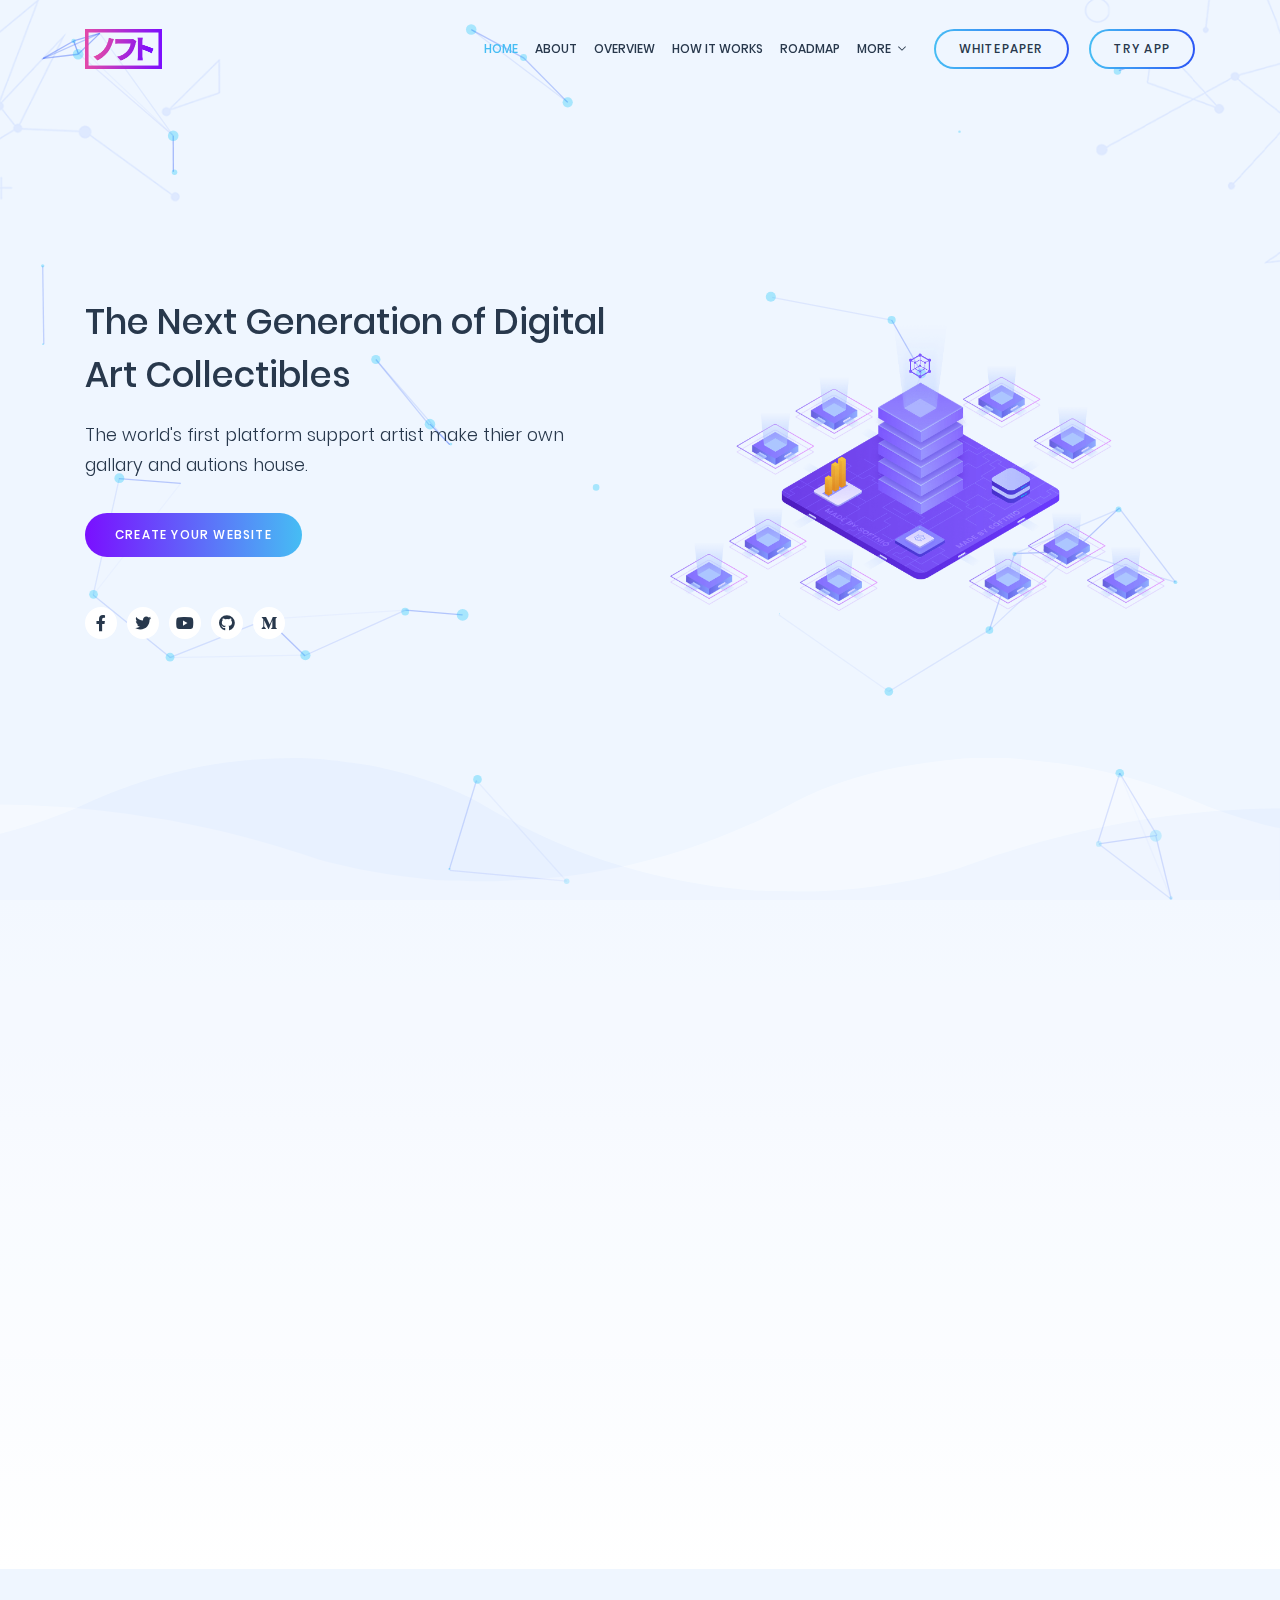
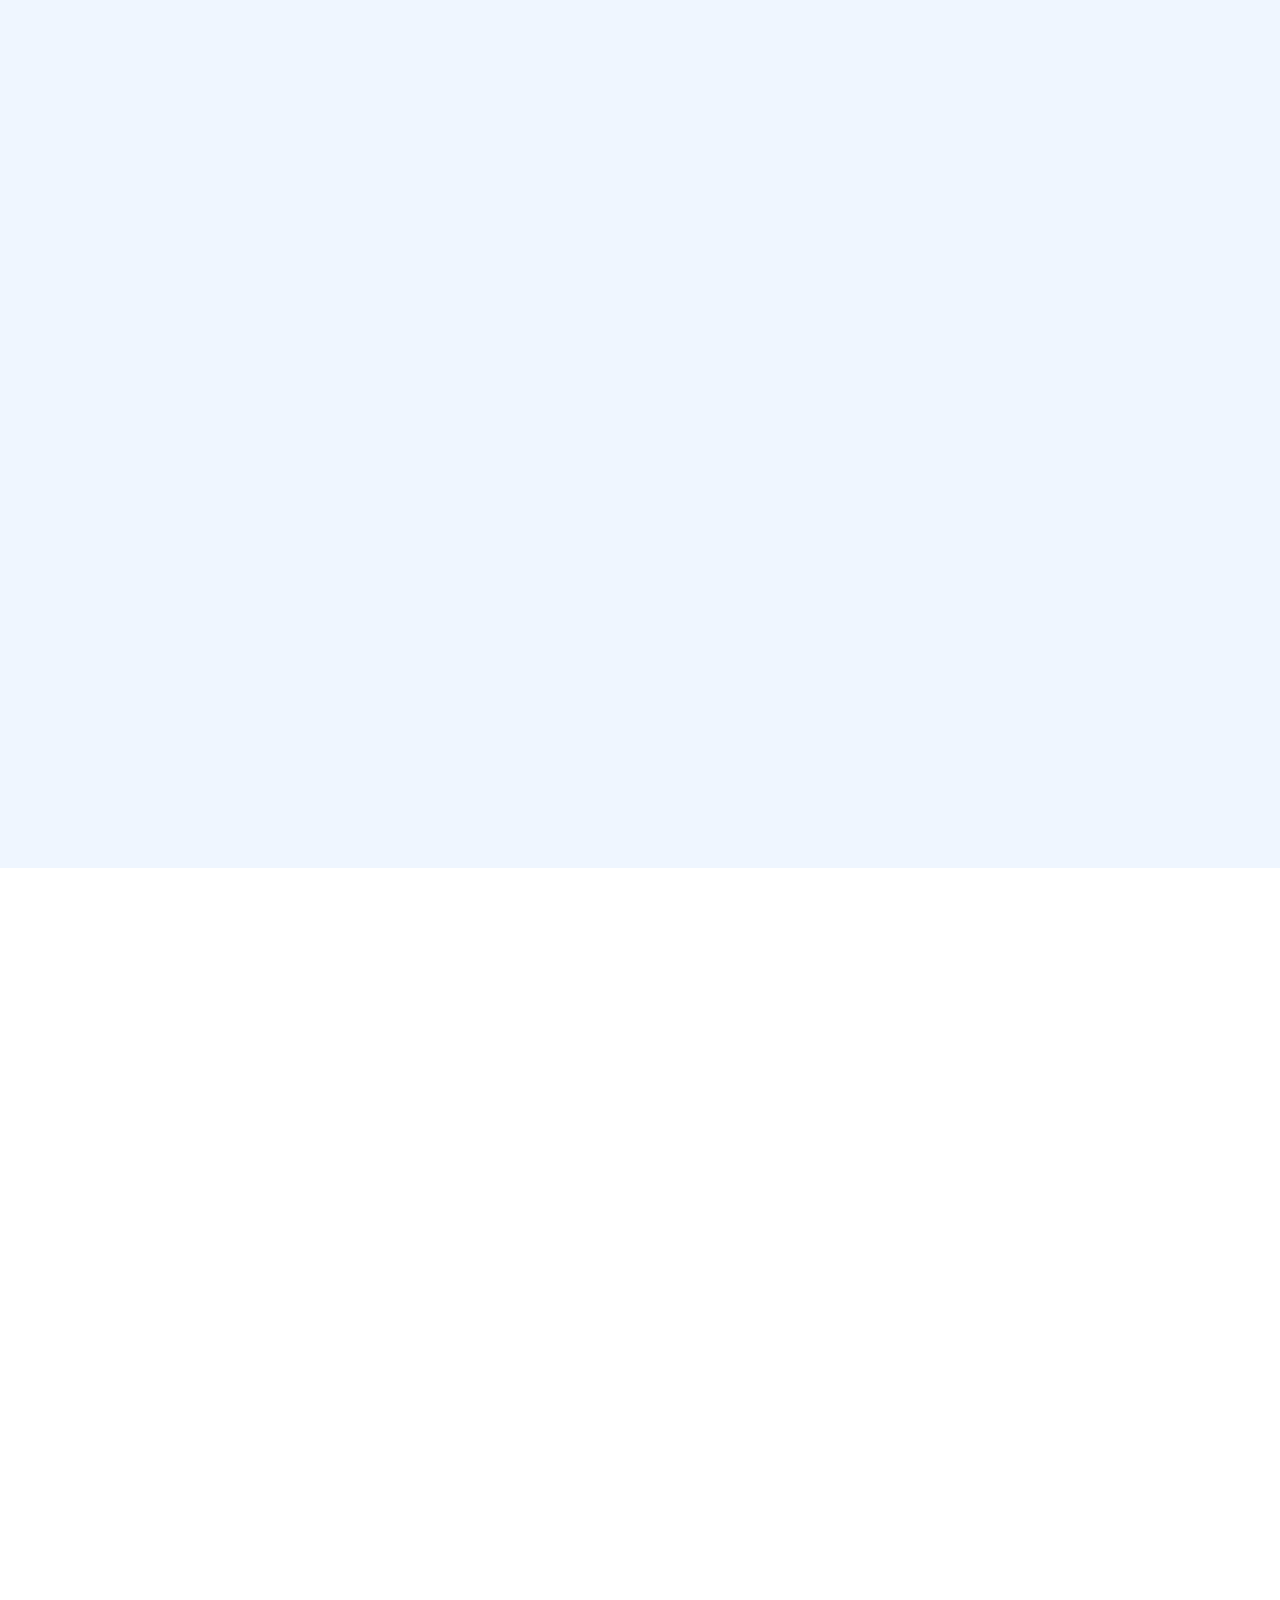
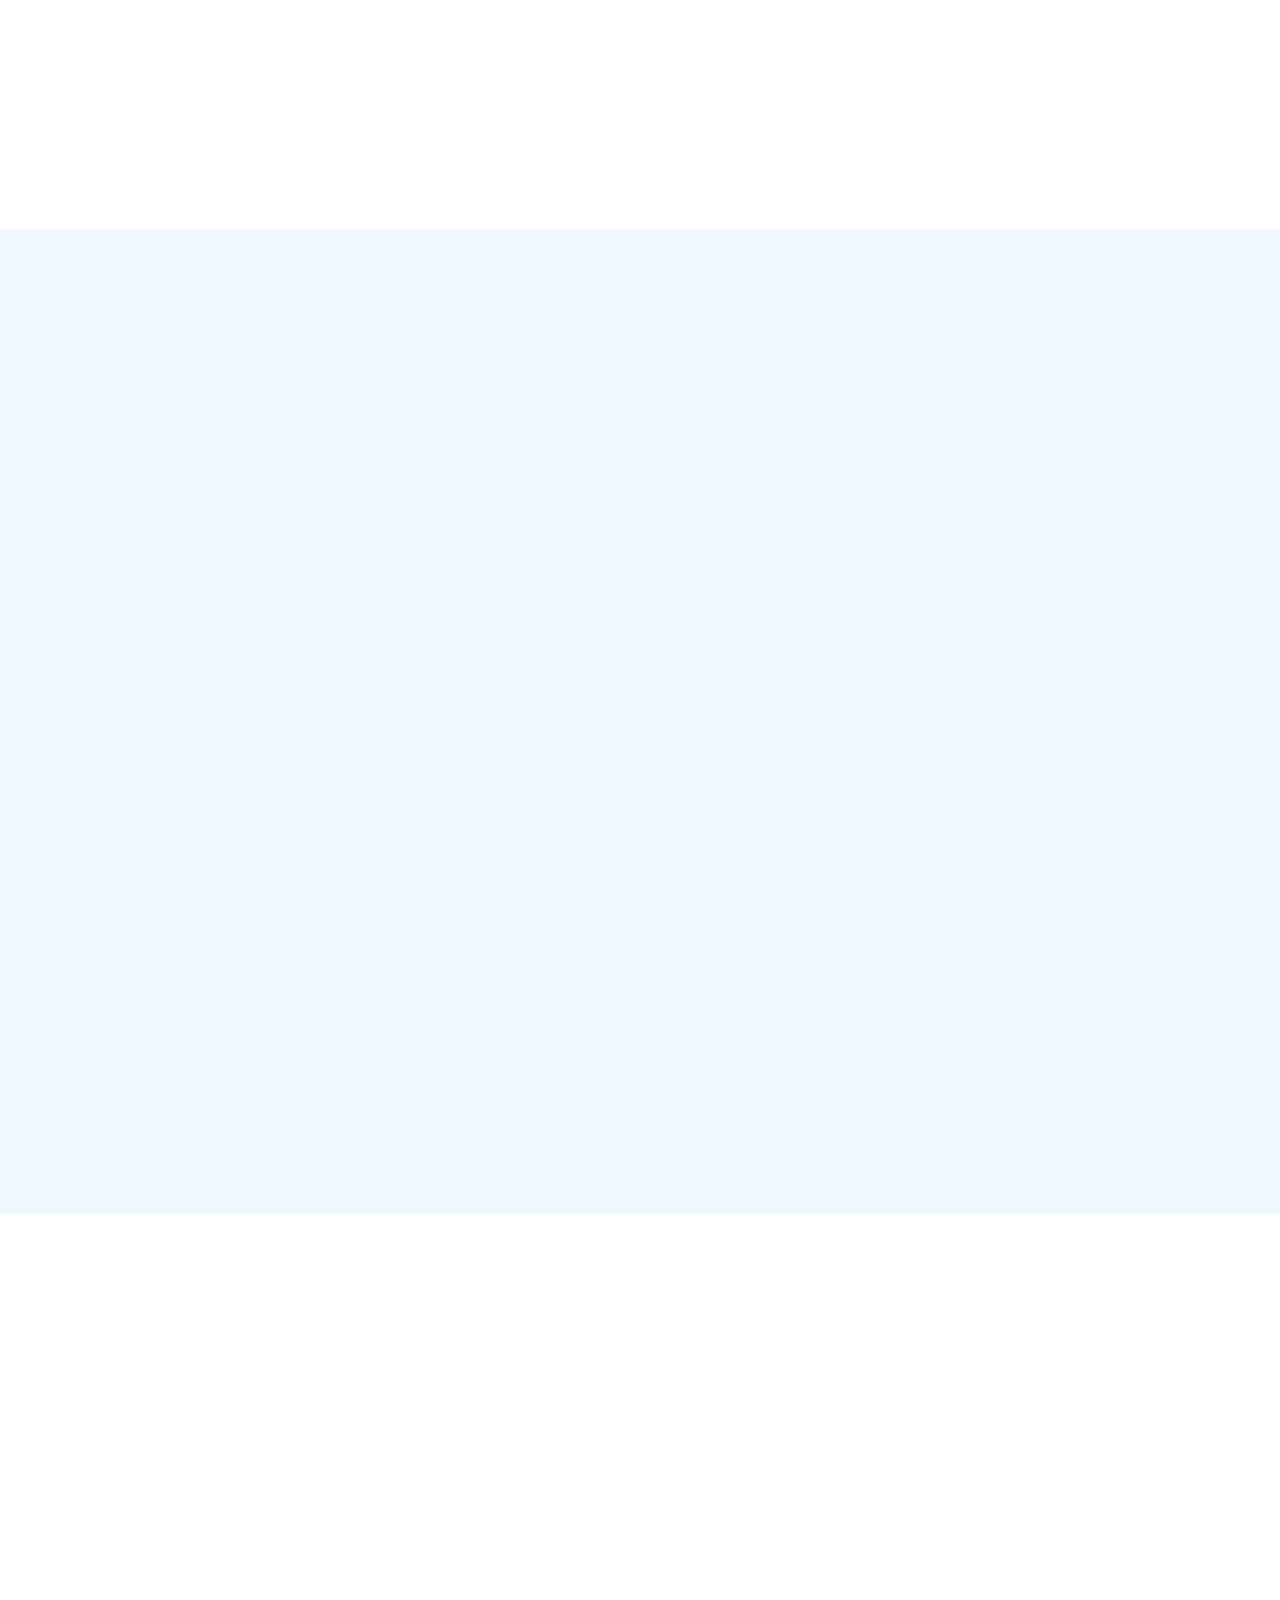
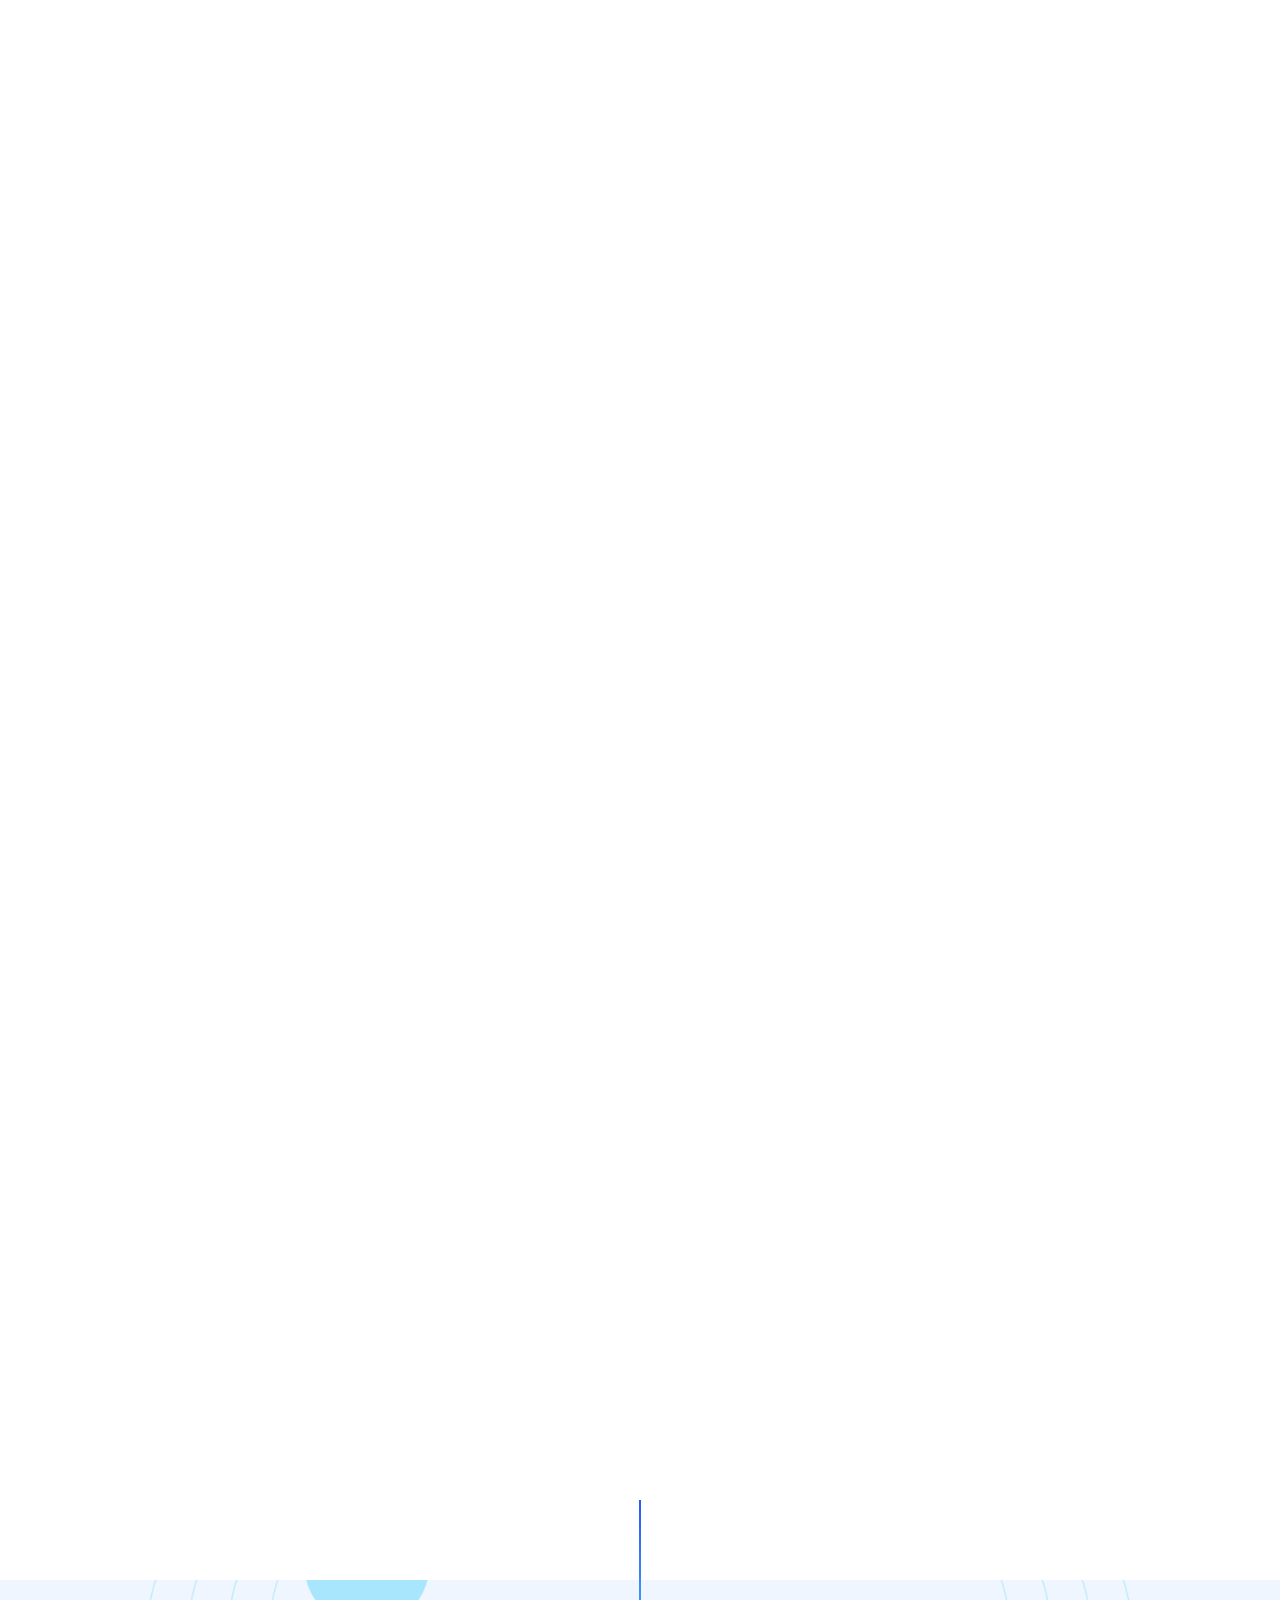
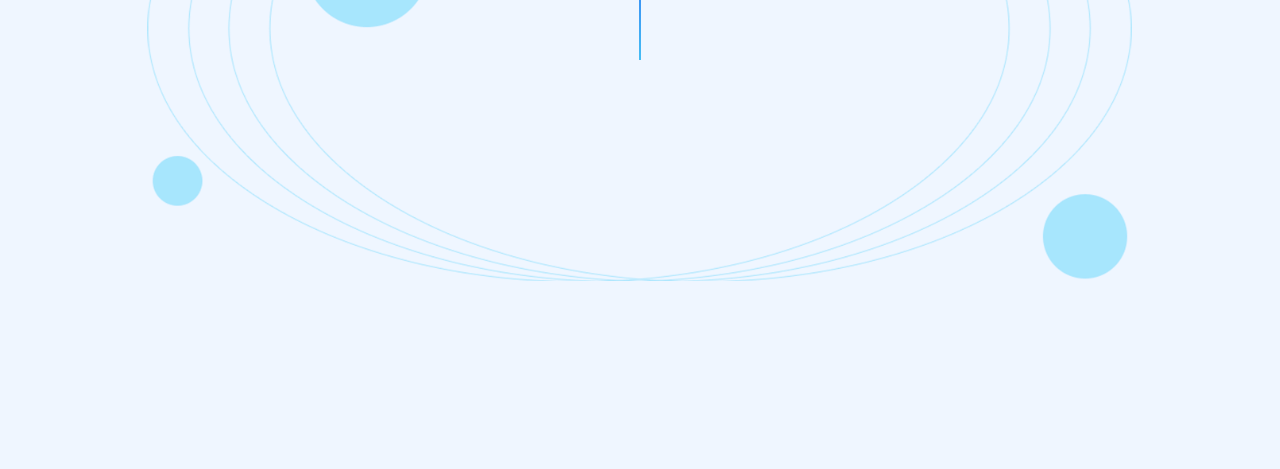
==== commit e8d67c1f: "update: layout" ====
--- a/index.html
+++ b/index.html
@@ -47,7 +47,8 @@
                 data-delay=".65"
               >
                 <a href="./" class="logo-link">
-                  <img
+                  <img src="./images/logo/Logo ノフト-Final-08.png" alt="" />
+                  <!-- <img
                     class="logo-dark"
                     src="images/logo.png"
                     srcset="images/logo2x.png 2x"
@@ -58,7 +59,7 @@
                     src="images/logo.png"
                     srcset="images/logo2x.png 2x"
                     alt="logo"
-                  />
+                  /> -->
                 </a>
               </div>
 
@@ -102,9 +103,9 @@
                     <li class="menu-item">
                       <a class="menu-link nav-link" href="#roadmap">Roadmap</a>
                     </li>
-                    <li class="menu-item">
+                    <!-- <li class="menu-item">
                       <a class="menu-link nav-link" href="#team">Team</a>
-                    </li>
+                    </li> -->
                     <li class="menu-item has-sub">
                       <a class="menu-link nav-link menu-toggle" href="#"
                         >More</a
@@ -244,11 +245,11 @@
                                 ><em class="social-icon fab fa-github"></em
                               ></a>
                             </li>
-                            <li>
+                            <!-- <li>
                               <a href="#"
                                 ><em class="social-icon fab fa-bitcoin"></em
                               ></a>
-                            </li>
+                            </li> -->
                             <li>
                               <a href="#"
                                 ><em class="social-icon fab fa-medium-m"></em
@@ -311,7 +312,11 @@
                 "
               >
                 <div class="col-mb-9 col-sm-7 col-md-6 col-lg-5 order-md-last">
-                  <div class="nk-block-img">
+                  <div
+                    class="nk-block-img animated"
+                    data-animate="fadeInUp"
+                    data-delay="1"
+                  >
                     <img src="images/light/gfx-z-a.png" alt="app" />
                   </div>
                 </div>
@@ -320,21 +325,21 @@
                     <h2
                       class="title animated"
                       data-animate="fadeInUp"
-                      data-delay="1.55"
+                      data-delay="1"
                     >
                       We’ve built a platform <br />to buy and sell shares.
                     </h2>
                     <p
                       class="lead animated"
                       data-animate="fadeInUp"
-                      data-delay="1.55"
+                      data-delay="1"
                     >
                       We’re reinventing the global equity blockchian – that is
                       secure, smart and easy-to-use platform, and completely
                       disrupting the way businesses raise capital and the way
                       investors buy and sell shares.
                     </p>
-                    <a
+                    <!-- <a
                       href="https://www.youtube.com/watch?v=SSo_EIwHSd4"
                       class="video-popup btn-play-wrap animated"
                       data-animate="fadeInUp"
@@ -347,7 +352,7 @@
                         <span class="text-sm">Watch Video</span>
                         <span class="text-xs">What and How it work</span>
                       </div>
-                    </a>
+                    </a> -->
                   </div>
                 </div>
               </div>
@@ -517,6 +522,81 @@
                   <div
                     class="feature feature-s3 feature-center animated"
                     data-animate="fadeInUp"
+                    data-delay=".4"
+                  >
+                    <div class="feature-icon feature-icon-auto">
+                      <em class="icon icon-grd icon-lg ikon ikon-shiled-4"></em>
+                    </div>
+                    <div class="feature-text">
+                      <h4 class="title-sm title-semibold">Customizable</h4>
+                      <p class="fw-4">Change and customize theme of website</p>
+                    </div>
+                  </div>
+                </div>
+
+                <div class="col-lg-4 col-md-6">
+                  <div
+                    class="feature feature-s3 feature-center animated"
+                    data-animate="fadeInUp"
+                    data-delay=".3"
+                  >
+                    <div class="feature-icon feature-icon-auto">
+                      <em class="icon icon-grd icon-lg ikon ikon-cloud"></em>
+                    </div>
+                    <div class="feature-text">
+                      <h4 class="title-sm title-semibold">
+                        Marketplace & Auction
+                      </h4>
+                      <p class="fw-4">
+                        Discover a universe of NFTs you can trade and aution
+                      </p>
+                    </div>
+                  </div>
+                </div>
+
+                <div class="col-lg-4 col-md-6">
+                  <div
+                    class="feature feature-s3 feature-center animated"
+                    data-animate="fadeInUp"
+                    data-delay=".5"
+                  >
+                    <div class="feature-icon feature-icon-auto">
+                      <em class="icon icon-grd icon-lg ikon ikon-cash"></em>
+                    </div>
+                    <div class="feature-text">
+                      <h4 class="title-sm title-semibold">
+                        Multi chain support
+                      </h4>
+                      <p class="fw-4">
+                        Ethereum, Binance Smart Chain, Solana, Polkadot
+                      </p>
+                    </div>
+                  </div>
+                </div>
+
+                <div class="col-lg-4 col-md-6">
+                  <div
+                    class="feature feature-s3 feature-center animated"
+                    data-animate="fadeInUp"
+                    data-delay=".5"
+                  >
+                    <div class="feature-icon feature-icon-auto">
+                      <em class="icon icon-grd icon-lg ikon ikon-wallet"></em>
+                    </div>
+                    <div class="feature-text">
+                      <h4 class="title-sm title-semibold">NFTs</h4>
+                      <p class="fw-4">
+                        Owner Smart contract, Create collections and mint NFTs
+                        with fully properties
+                      </p>
+                    </div>
+                  </div>
+                </div>
+
+                <div class="col-lg-4 col-md-6">
+                  <div
+                    class="feature feature-s3 feature-center animated"
+                    data-animate="fadeInUp"
                     data-delay=".3"
                   >
                     <div class="feature-icon feature-icon-auto">
@@ -540,84 +620,6 @@
                     data-delay=".4"
                   >
                     <div class="feature-icon feature-icon-auto">
-                      <em class="icon icon-grd icon-lg ikon ikon-shiled-4"></em>
-                    </div>
-                    <div class="feature-text">
-                      <h4 class="title-sm title-semibold">Customizable</h4>
-                      <p class="fw-4">Change and customize theme of website</p>
-                    </div>
-                  </div>
-                </div>
-
-                <div class="col-lg-4 col-md-6">
-                  <div
-                    class="feature feature-s3 feature-center animated"
-                    data-animate="fadeInUp"
-                    data-delay=".5"
-                  >
-                    <div class="feature-icon feature-icon-auto">
-                      <em class="icon icon-grd icon-lg ikon ikon-wallet"></em>
-                    </div>
-                    <div class="feature-text">
-                      <h4 class="title-sm title-semibold">NFTs</h4>
-                      <p class="fw-4">
-                        Owner Smart contract, Create collections and mint NFTs
-                        with fully properties
-                      </p>
-                    </div>
-                  </div>
-                </div>
-              </div>
-              <!-- .row -->
-            </div>
-            <!-- Block @e -->
-            <div class="nk-block nk-block-features-s3">
-              <div class="section-head text-center wide-auto-sm">
-                <h2
-                  class="title title-s4 title-xl-2 animated"
-                  title=" Solutions"
-                  data-animate="fadeInUp"
-                  data-delay=".1"
-                >
-                  Solutions
-                </h2>
-                <p
-                  class="lead animated"
-                  data-animate="fadeInUp"
-                  data-delay=".2"
-                >
-                  Our method and vision
-                </p>
-              </div>
-
-              <div class="row justify-content-center gutter-vr-30px">
-                <div class="col-lg-4 col-md-6">
-                  <div
-                    class="feature feature-s3 feature-center animated"
-                    data-animate="fadeInUp"
-                    data-delay=".3"
-                  >
-                    <div class="feature-icon feature-icon-auto">
-                      <em class="icon icon-grd icon-lg ikon ikon-cloud"></em>
-                    </div>
-                    <div class="feature-text">
-                      <h4 class="title-sm title-semibold">
-                        Marketplace & Auction
-                      </h4>
-                      <p class="fw-4">
-                        Discover a universe of NFTs you can trade and aution
-                      </p>
-                    </div>
-                  </div>
-                </div>
-
-                <div class="col-lg-4 col-md-6">
-                  <div
-                    class="feature feature-s3 feature-center animated"
-                    data-animate="fadeInUp"
-                    data-delay=".4"
-                  >
-                    <div class="feature-icon feature-icon-auto">
                       <em class="icon icon-grd icon-lg ikon ikon-safety"></em>
                     </div>
                     <div class="feature-text">
@@ -628,30 +630,10 @@
                     </div>
                   </div>
                 </div>
-
-                <div class="col-lg-4 col-md-6">
-                  <div
-                    class="feature feature-s3 feature-center animated"
-                    data-animate="fadeInUp"
-                    data-delay=".5"
-                  >
-                    <div class="feature-icon feature-icon-auto">
-                      <em class="icon icon-grd icon-lg ikon ikon-cash"></em>
-                    </div>
-                    <div class="feature-text">
-                      <h4 class="title-sm title-semibold">
-                        Multi chain support
-                      </h4>
-                      <p class="fw-4">
-                        Ethereum, Binance Smart Chain, Solana, Polkadot
-                      </p>
-                    </div>
-                  </div>
-                </div>
               </div>
               <!-- .row -->
             </div>
-            <!-- .block @e -->
+            <!-- Block @e -->
           </div>
         </section>
 
@@ -975,7 +957,7 @@
           </div>
         </section>
 
-        <section class="section bg-light" id="team">
+        <!-- <section class="section bg-light" id="team">
           <div class="container">
             <div class="nk-block nk-block-team-list">
               <div class="section-head text-center wide-auto-sm">
@@ -1007,7 +989,6 @@
                     <h5 class="team-name title title-sm">Name</h5>
                     <span class="team-position">Position</span>
                   </div>
-                  <!-- Start .team-profile  -->
                   <div id="team-popup-1" class="team-popup mfp-hide">
                     <a title="Close" class="mfp-close">×</a>
                     <div class="row align-items-start">
@@ -1016,7 +997,6 @@
                           <img src="images/team/a-color.jpg" alt="team" />
                         </div>
                       </div>
-                      <!-- .col  -->
                       <div class="col-md-6">
                         <div class="team-popup-info pl-md-3">
                           <h3 class="team-name title title-lg pt-4">Name</h3>
@@ -1064,11 +1044,8 @@
                           </div>
                         </div>
                       </div>
-                      <!-- .col  -->
-                    </div>
-                    <!-- .row  -->
-                  </div>
-                  <!-- .team-profile  -->
+                    </div>
+                  </div>
                 </div>
 
                 <div class="col-lg-3 col-sm-6">
@@ -1087,7 +1064,6 @@
                     <h5 class="team-name title title-sm">Name</h5>
                     <span class="team-position">Position</span>
                   </div>
-                  <!-- Start .team-profile  -->
                   <div id="team-popup-2" class="team-popup mfp-hide">
                     <a title="Close" class="mfp-close">×</a>
                     <div class="row align-items-start">
@@ -1096,7 +1072,6 @@
                           <img src="images/team/b-color.jpg" alt="team" />
                         </div>
                       </div>
-                      <!-- .col  -->
                       <div class="col-md-6">
                         <div class="team-popup-info pl-md-3">
                           <h3 class="team-name title title-lg pt-4">Name</h3>
@@ -1144,11 +1119,8 @@
                           </div>
                         </div>
                       </div>
-                      <!-- .col  -->
-                    </div>
-                    <!-- .row  -->
-                  </div>
-                  <!-- .team-profile  -->
+                    </div>
+                  </div>
                 </div>
 
                 <div class="col-lg-3 col-sm-6">
@@ -1167,7 +1139,6 @@
                     <h5 class="team-name title title-sm">Name</h5>
                     <span class="team-position">Position</span>
                   </div>
-                  <!-- Start .team-profile  -->
                   <div id="team-popup-3" class="team-popup mfp-hide">
                     <a title="Close" class="mfp-close">×</a>
                     <div class="row align-items-start">
@@ -1176,7 +1147,6 @@
                           <img src="images/team/c-color.jpg" alt="team" />
                         </div>
                       </div>
-                      <!-- .col  -->
                       <div class="col-md-6">
                         <div class="team-popup-info pl-md-3">
                           <h3 class="team-name title title-lg pt-4">Name</h3>
@@ -1224,11 +1194,8 @@
                           </div>
                         </div>
                       </div>
-                      <!-- .col  -->
-                    </div>
-                    <!-- .row  -->
-                  </div>
-                  <!-- .team-profile  -->
+                    </div>
+                  </div>
                 </div>
 
                 <div class="col-lg-3 col-sm-6">
@@ -1247,7 +1214,6 @@
                     <h5 class="team-name title title-sm">Name</h5>
                     <span class="team-position">Position</span>
                   </div>
-                  <!-- Start .team-profile  -->
                   <div id="team-popup-4" class="team-popup mfp-hide">
                     <a title="Close" class="mfp-close">×</a>
                     <div class="row align-items-start">
@@ -1256,7 +1222,6 @@
                           <img src="images/team/d-color.jpg" alt="team" />
                         </div>
                       </div>
-                      <!-- .col  -->
                       <div class="col-md-6">
                         <div class="team-popup-info pl-md-3">
                           <h3 class="team-name title title-lg pt-4">Name</h3>
@@ -1304,18 +1269,13 @@
                           </div>
                         </div>
                       </div>
-                      <!-- .col  -->
-                    </div>
-                    <!-- .row  -->
-                  </div>
-                  <!-- .team-profile  -->
+                    </div>
+                  </div>
                 </div>
               </div>
-              <!-- .row -->
             </div>
-            <!-- Block @e -->
           </div>
-        </section>
+        </section> -->
 
         <section class="section section-contact bg-white" id="contact">
           <div class="container">
@@ -1351,13 +1311,13 @@
                     <li>
                       <em class="contact-icon fas fa-phone"></em>
                       <div class="contact-text">
-                        <span>+44 0123 4567</span>
+                        <span>+81-70-8345-8789</span>
                       </div>
                     </li>
                     <li>
                       <em class="contact-icon fas fa-envelope"></em>
                       <div class="contact-text">
-                        <span>info@company.com</span>
+                        <span>info@nofuto.jp</span>
                       </div>
                     </li>
                     <li>
@@ -1521,26 +1481,17 @@
                           ><em class="social-icon fab fa-github"></em
                         ></a>
                       </li>
-                      <li>
+                      <!-- <li>
                         <a href="#"
                           ><em class="social-icon fab fa-bitcoin"></em
                         ></a>
-                      </li>
+                      </li> -->
                       <li>
                         <a href="#"
                           ><em class="social-icon fab fa-medium-m"></em
                         ></a>
                       </li>
                     </ul>
-                    <div class="copyright-text copyright-text-s3 pdt-m">
-                      <p>
-                        <span class="d-sm-block"
-                          >Copyright &copy; 2018, ICO Crypto. Template Made By
-                          <a href="./">Softnio</a> &amp; Handcrafted by iO. </span
-                        >All trademarks and copyrights belong to their
-                        respective owners.
-                      </p>
-                    </div>
                   </div>
                 </div>
               </div>
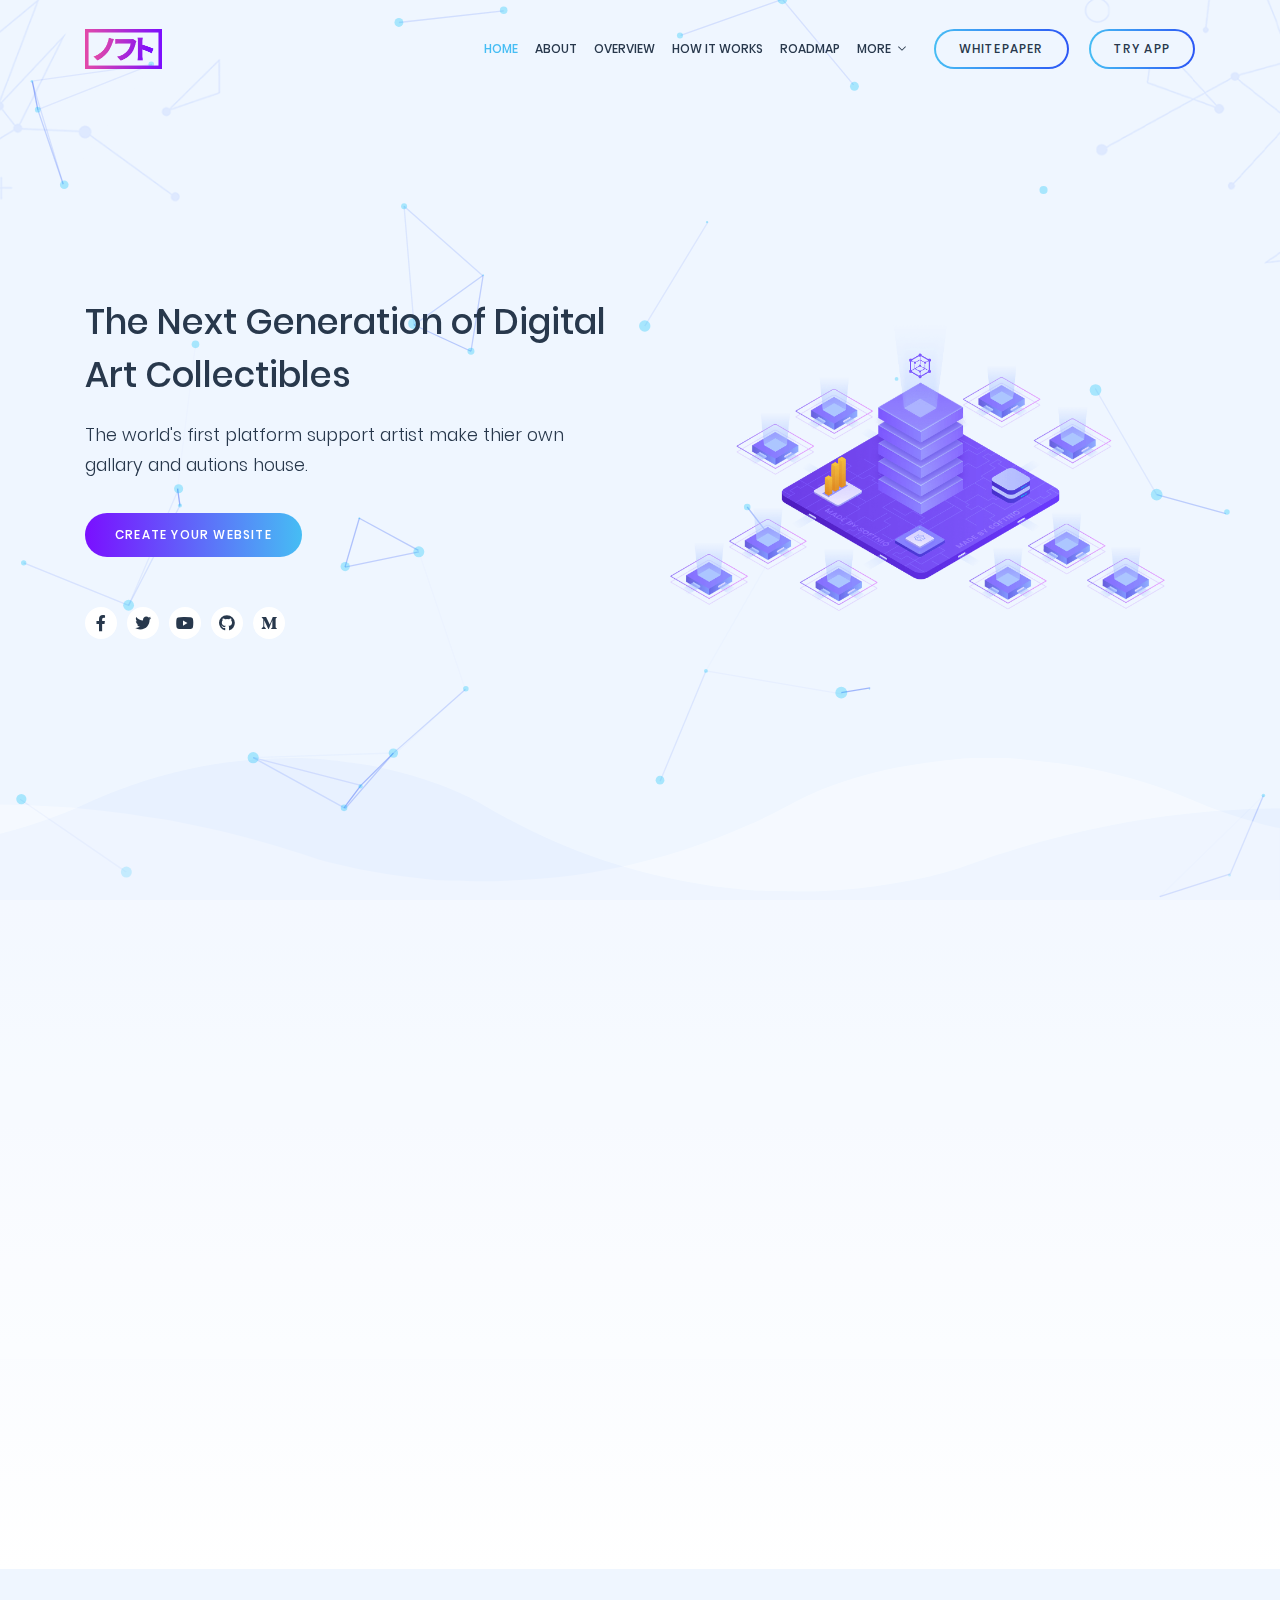
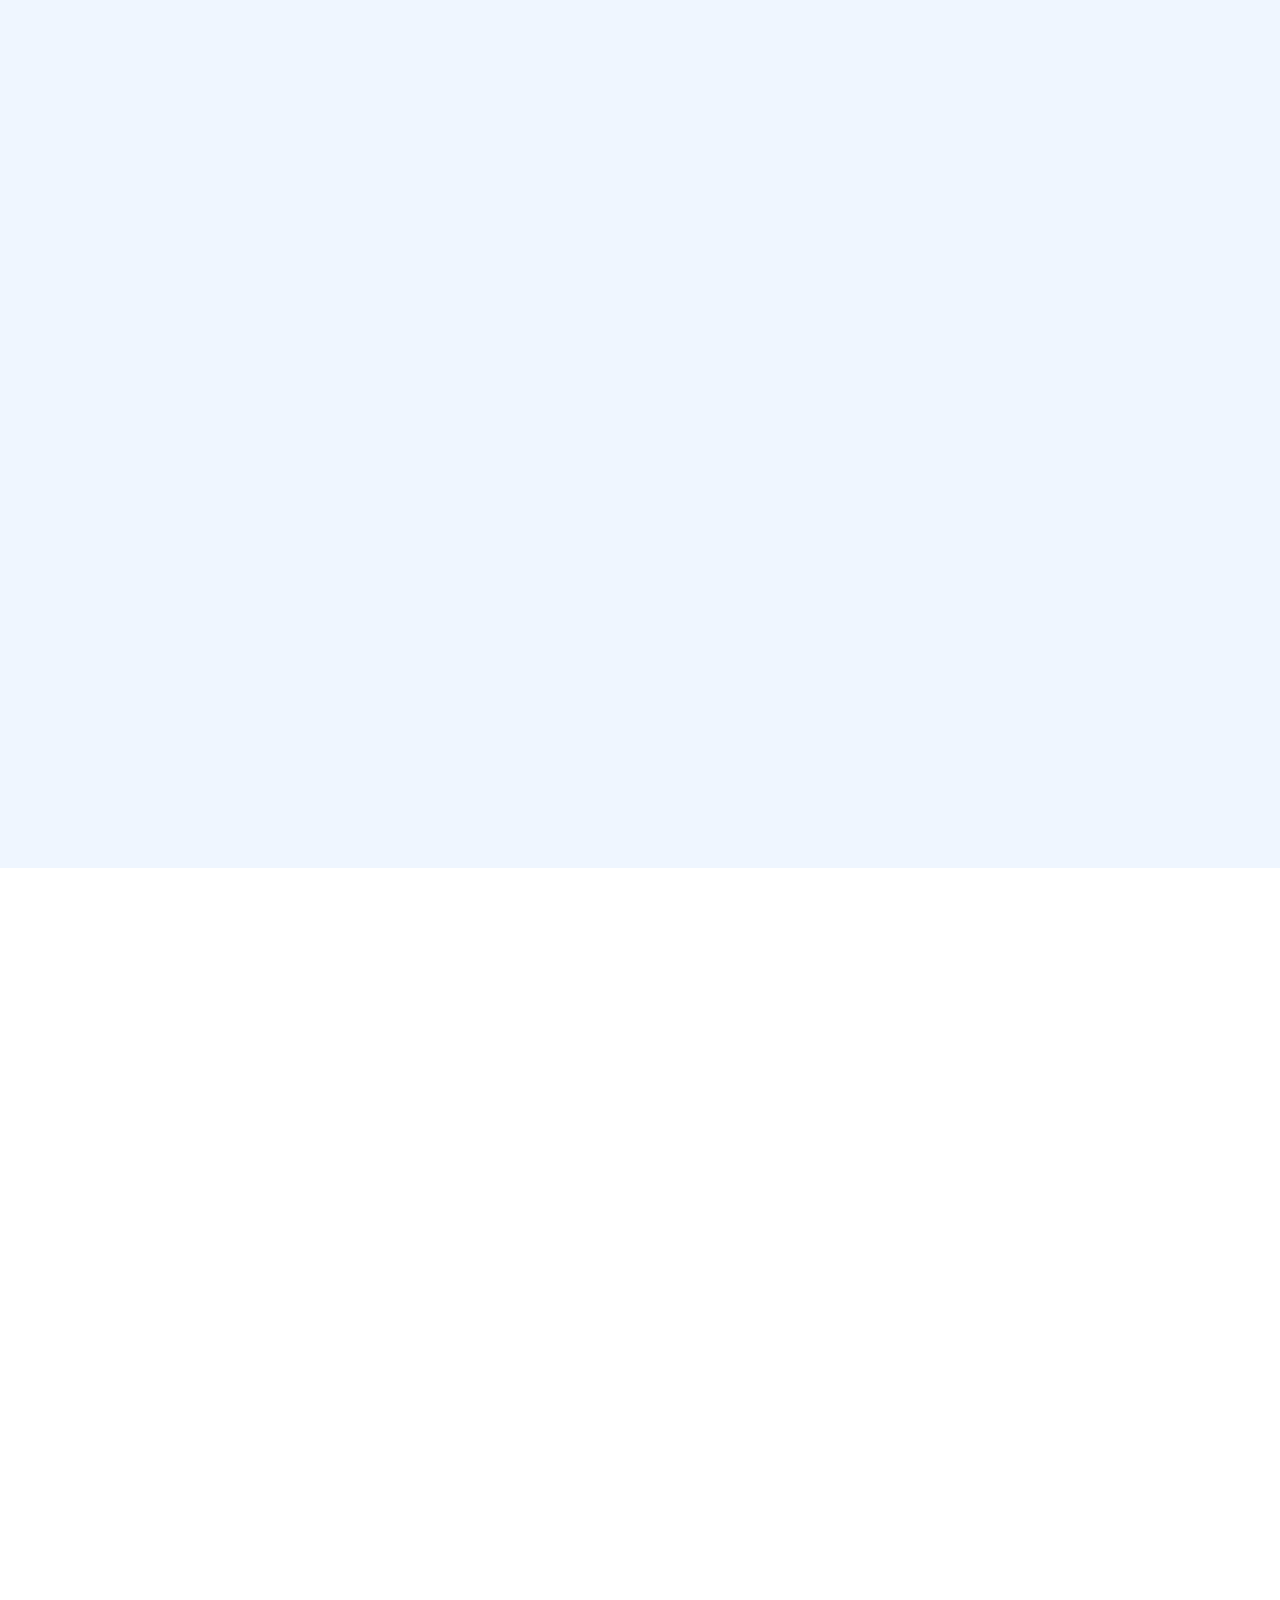
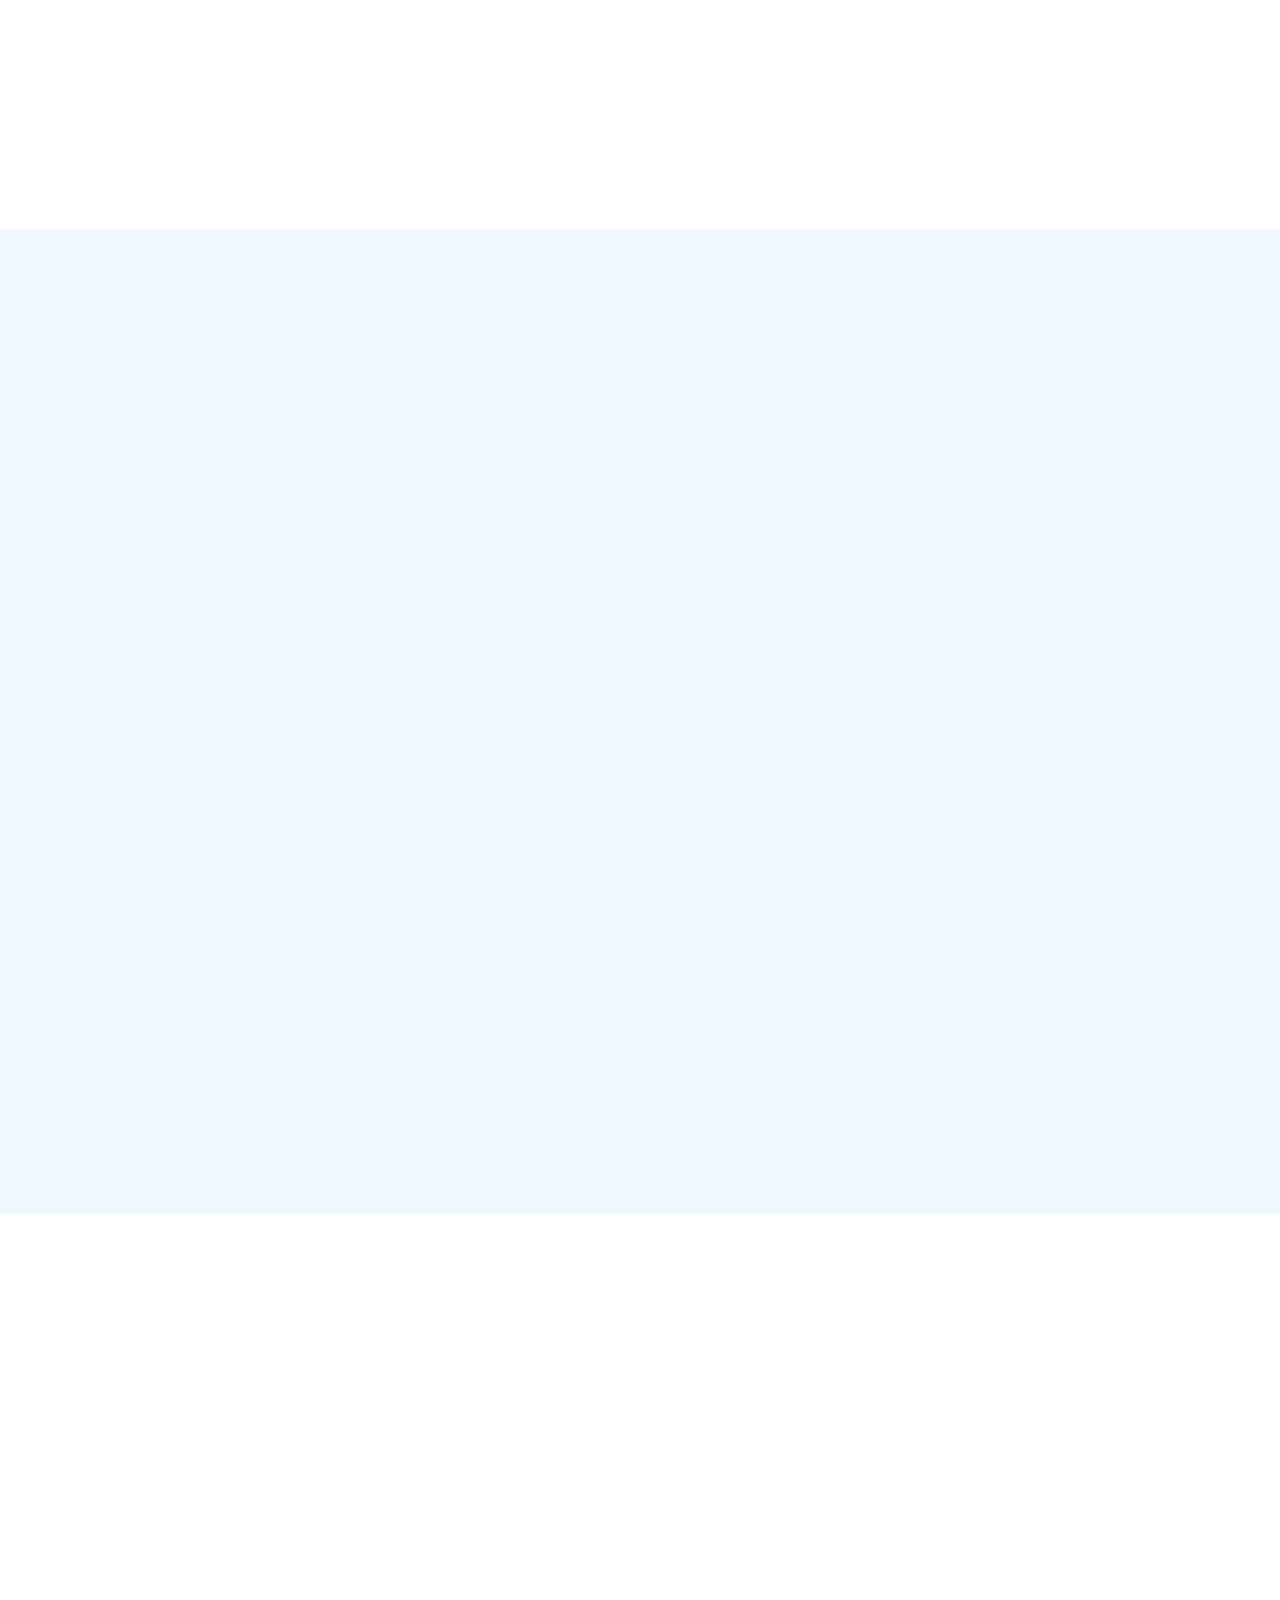
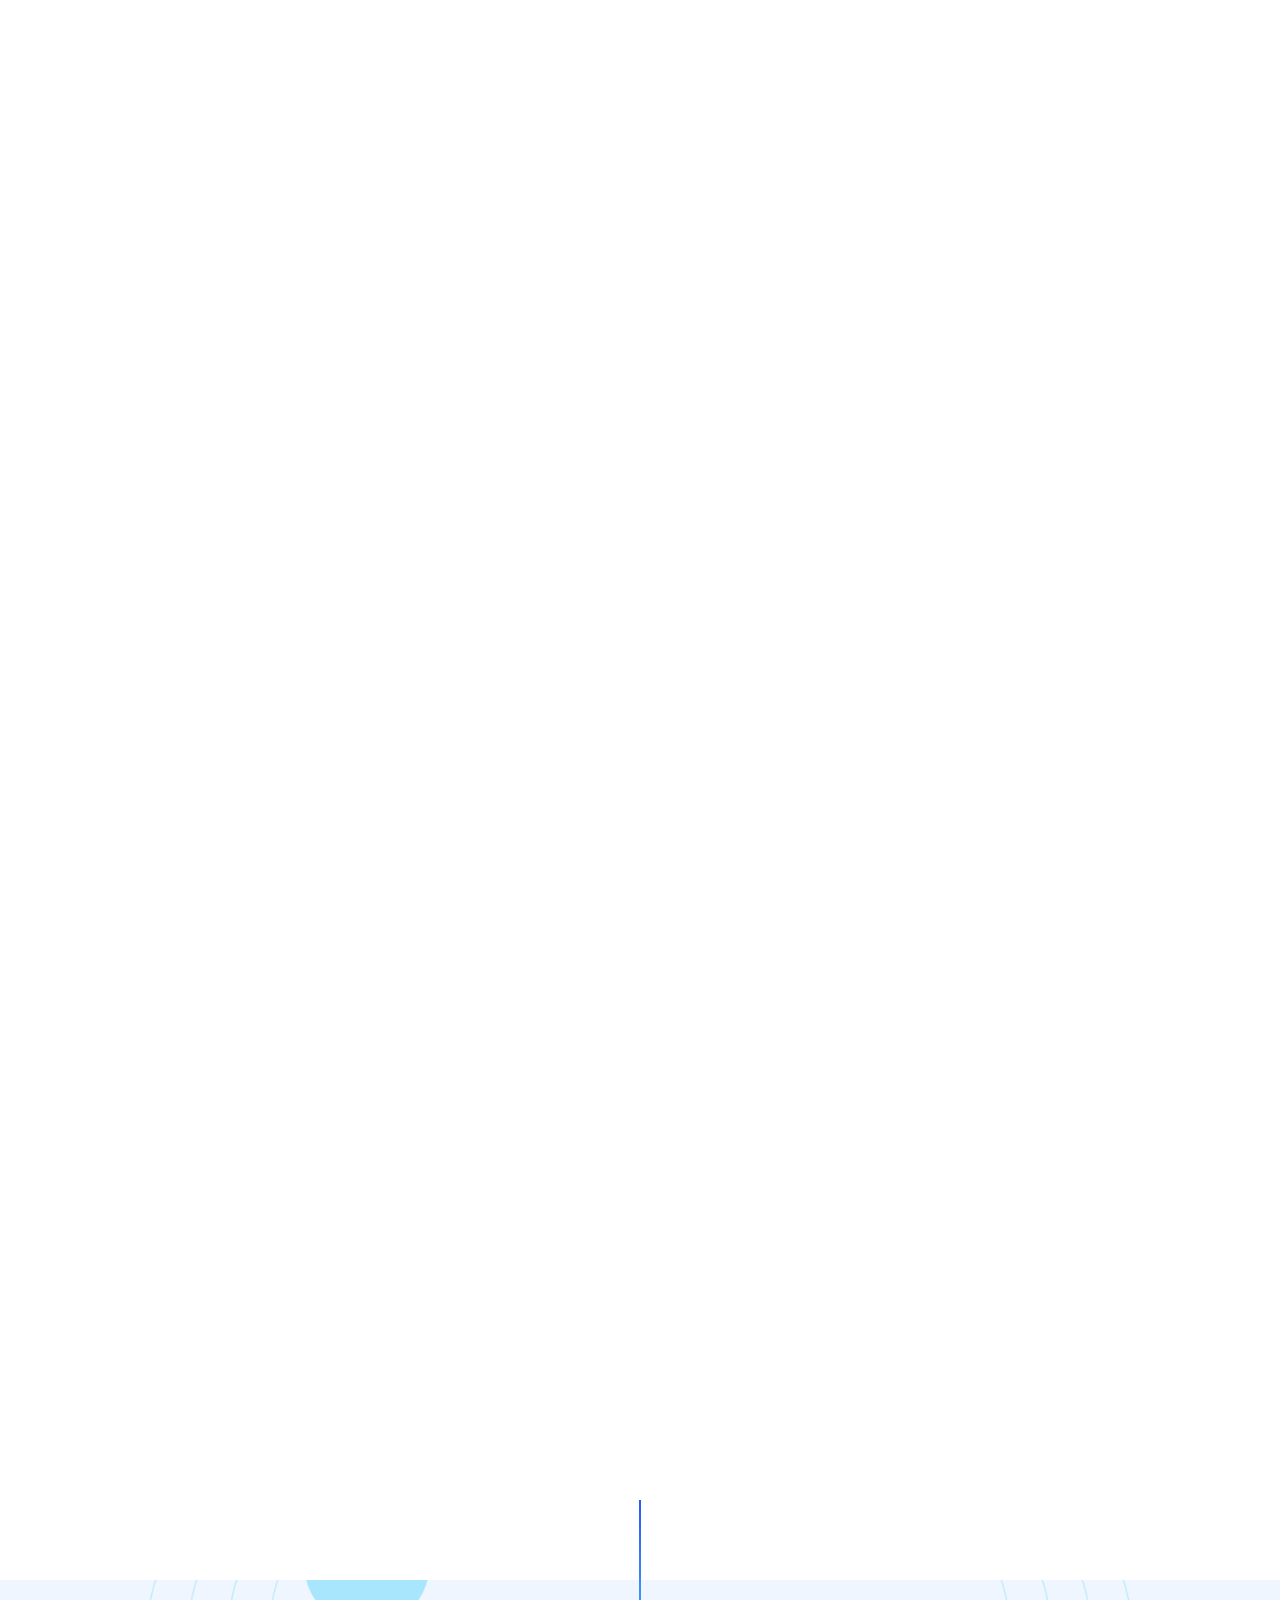
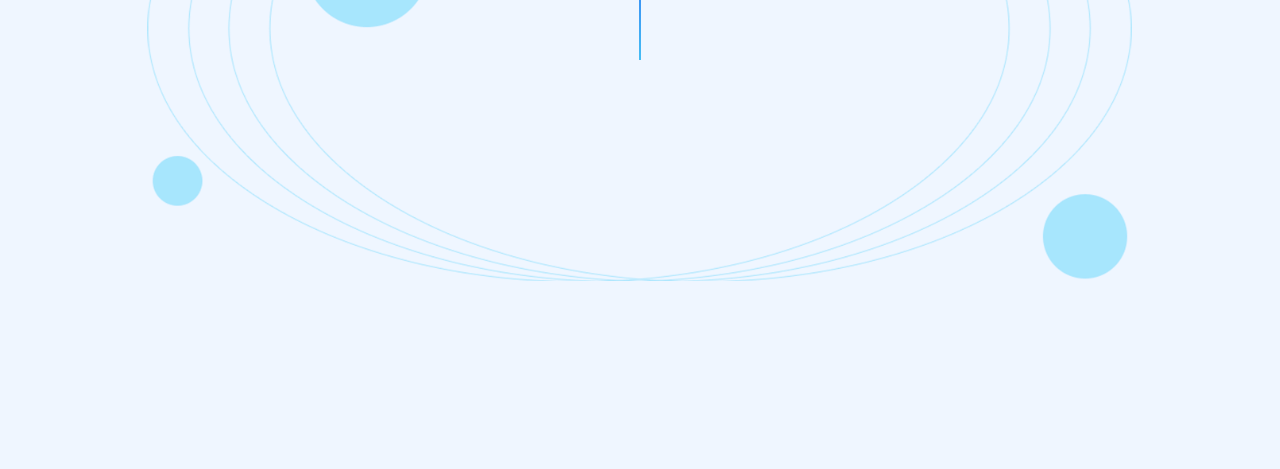
==== commit 025cd57b: "update: logo" ====
--- a/index.html
+++ b/index.html
@@ -9,7 +9,7 @@
     />
     <meta name="description" content="" />
     <!-- Fav Icon  -->
-    <link rel="shortcut icon" href="images/favicon.png" />
+    <link rel="shortcut icon" href="./images/logo/Logo ノフト-Final-08.png" />
     <!-- Site Title  -->
     <title>
       Light WOA | ICO Crypto - ICO Landing Page &amp; Multi-Purpose
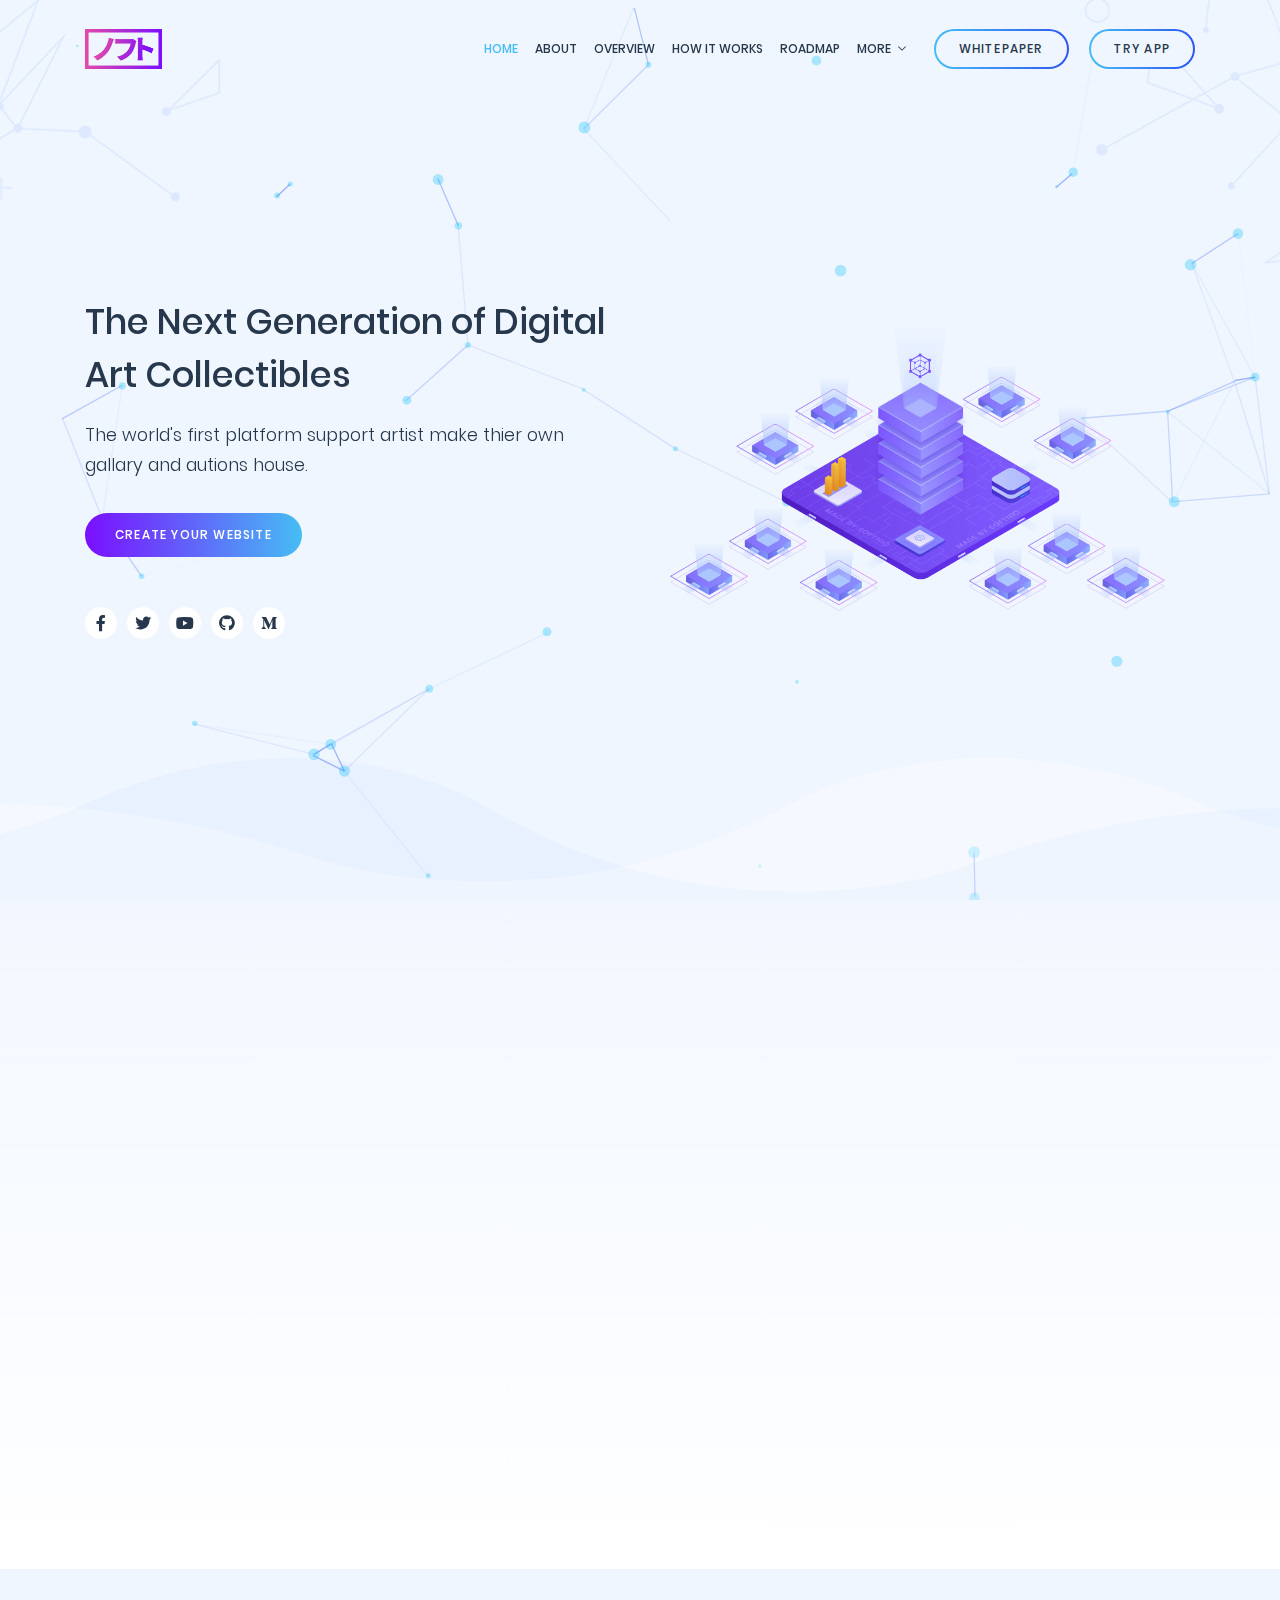
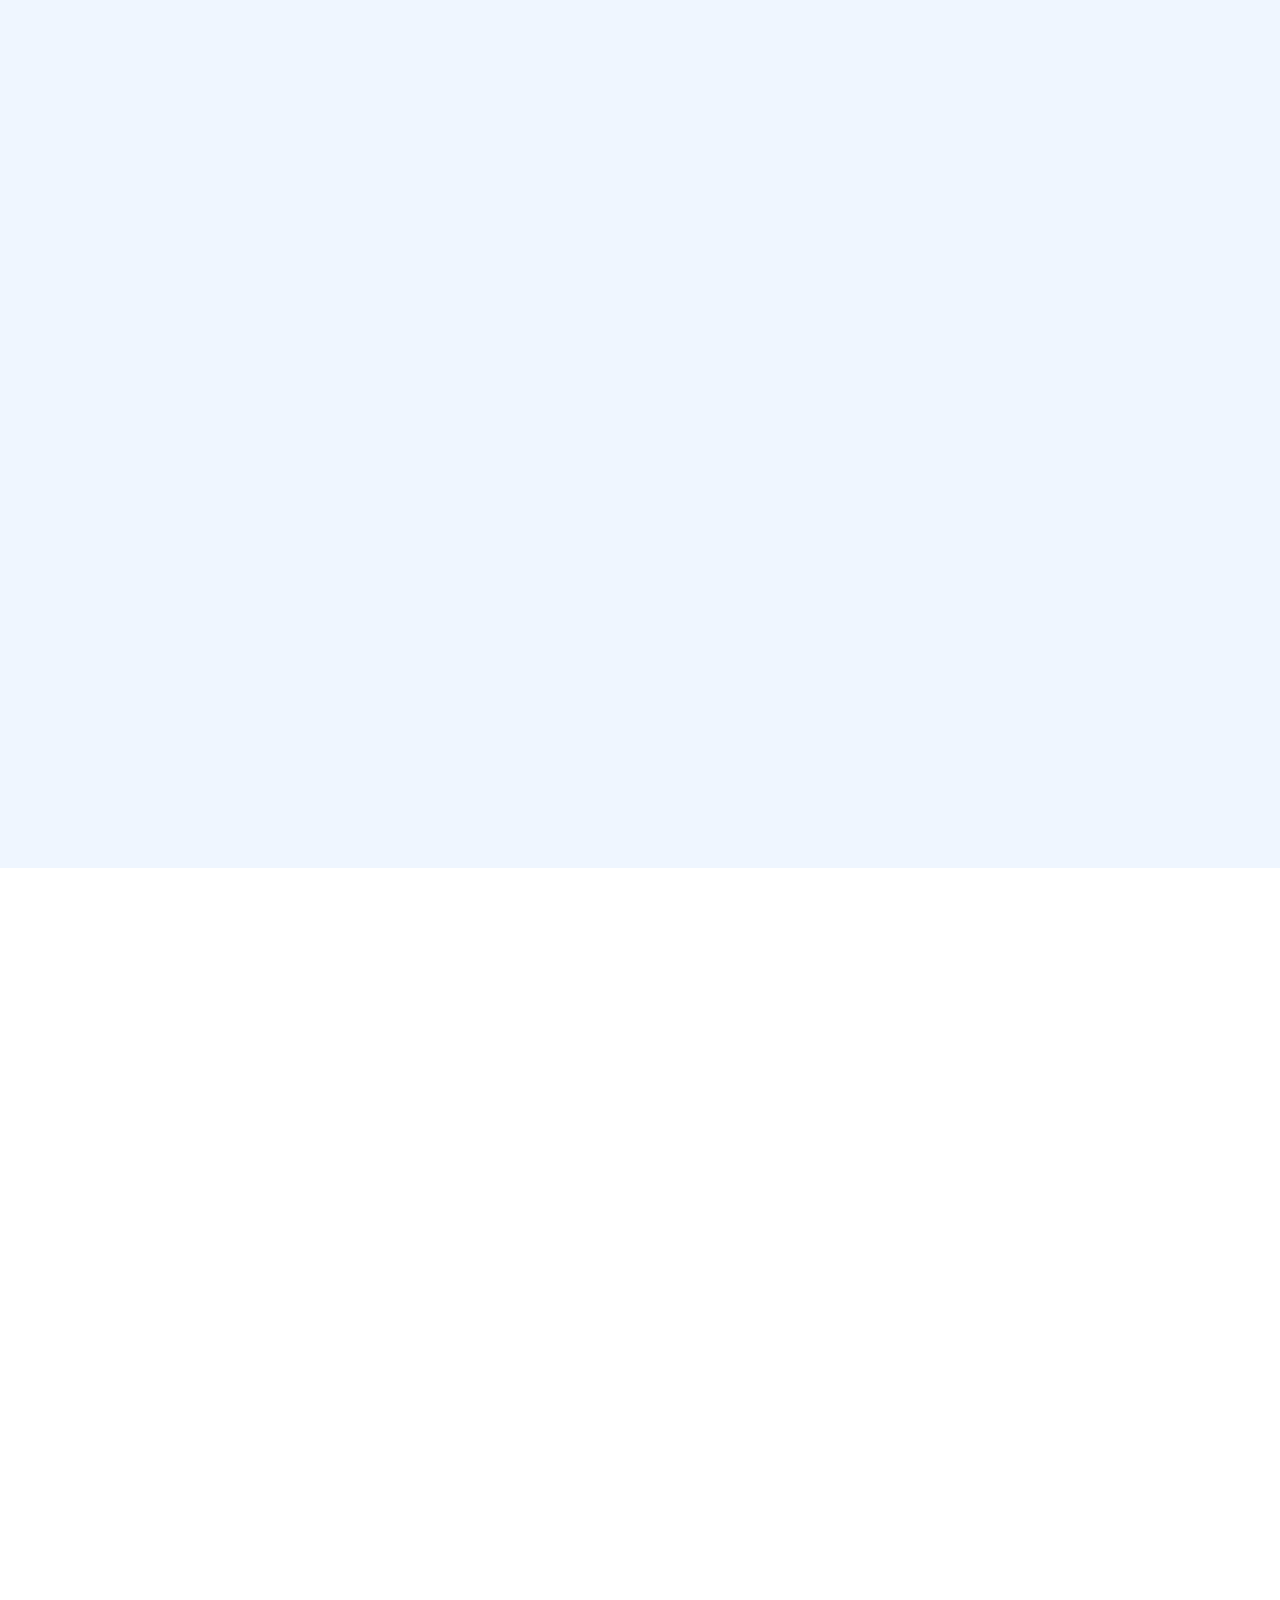
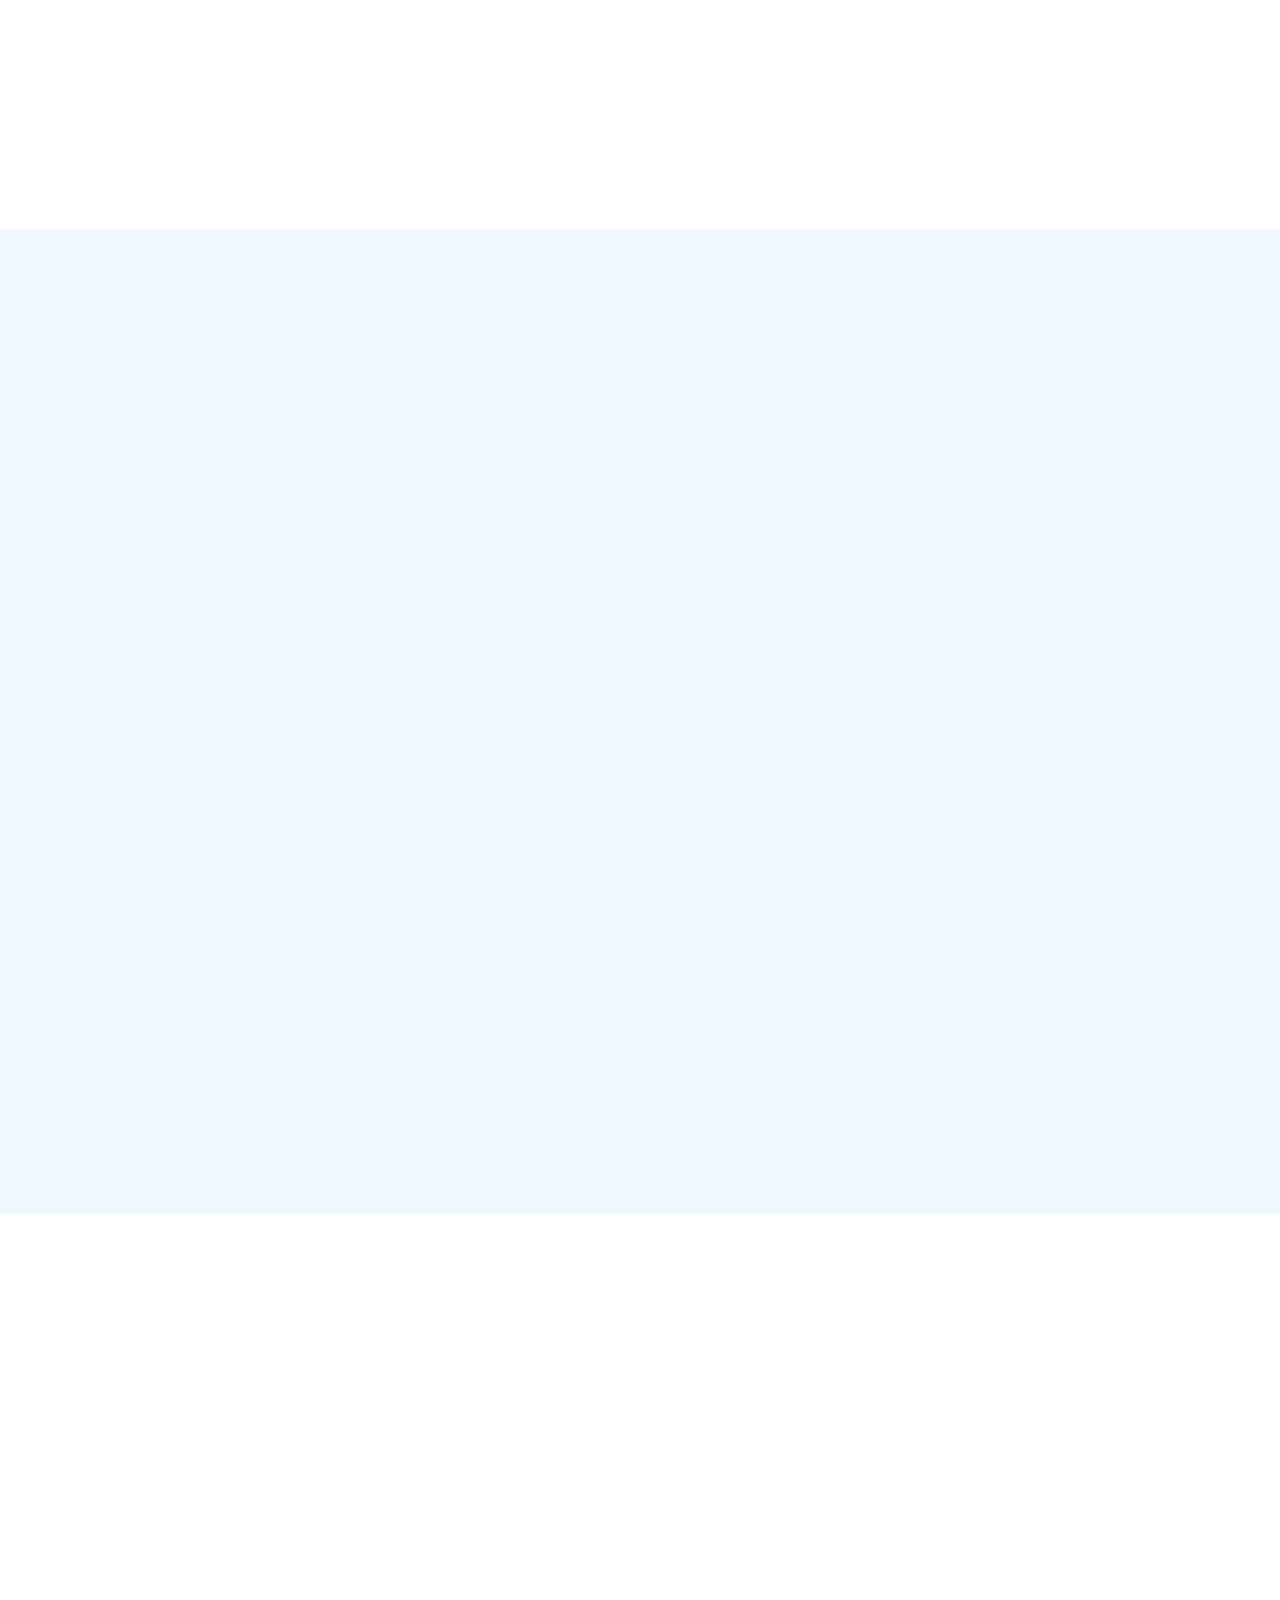
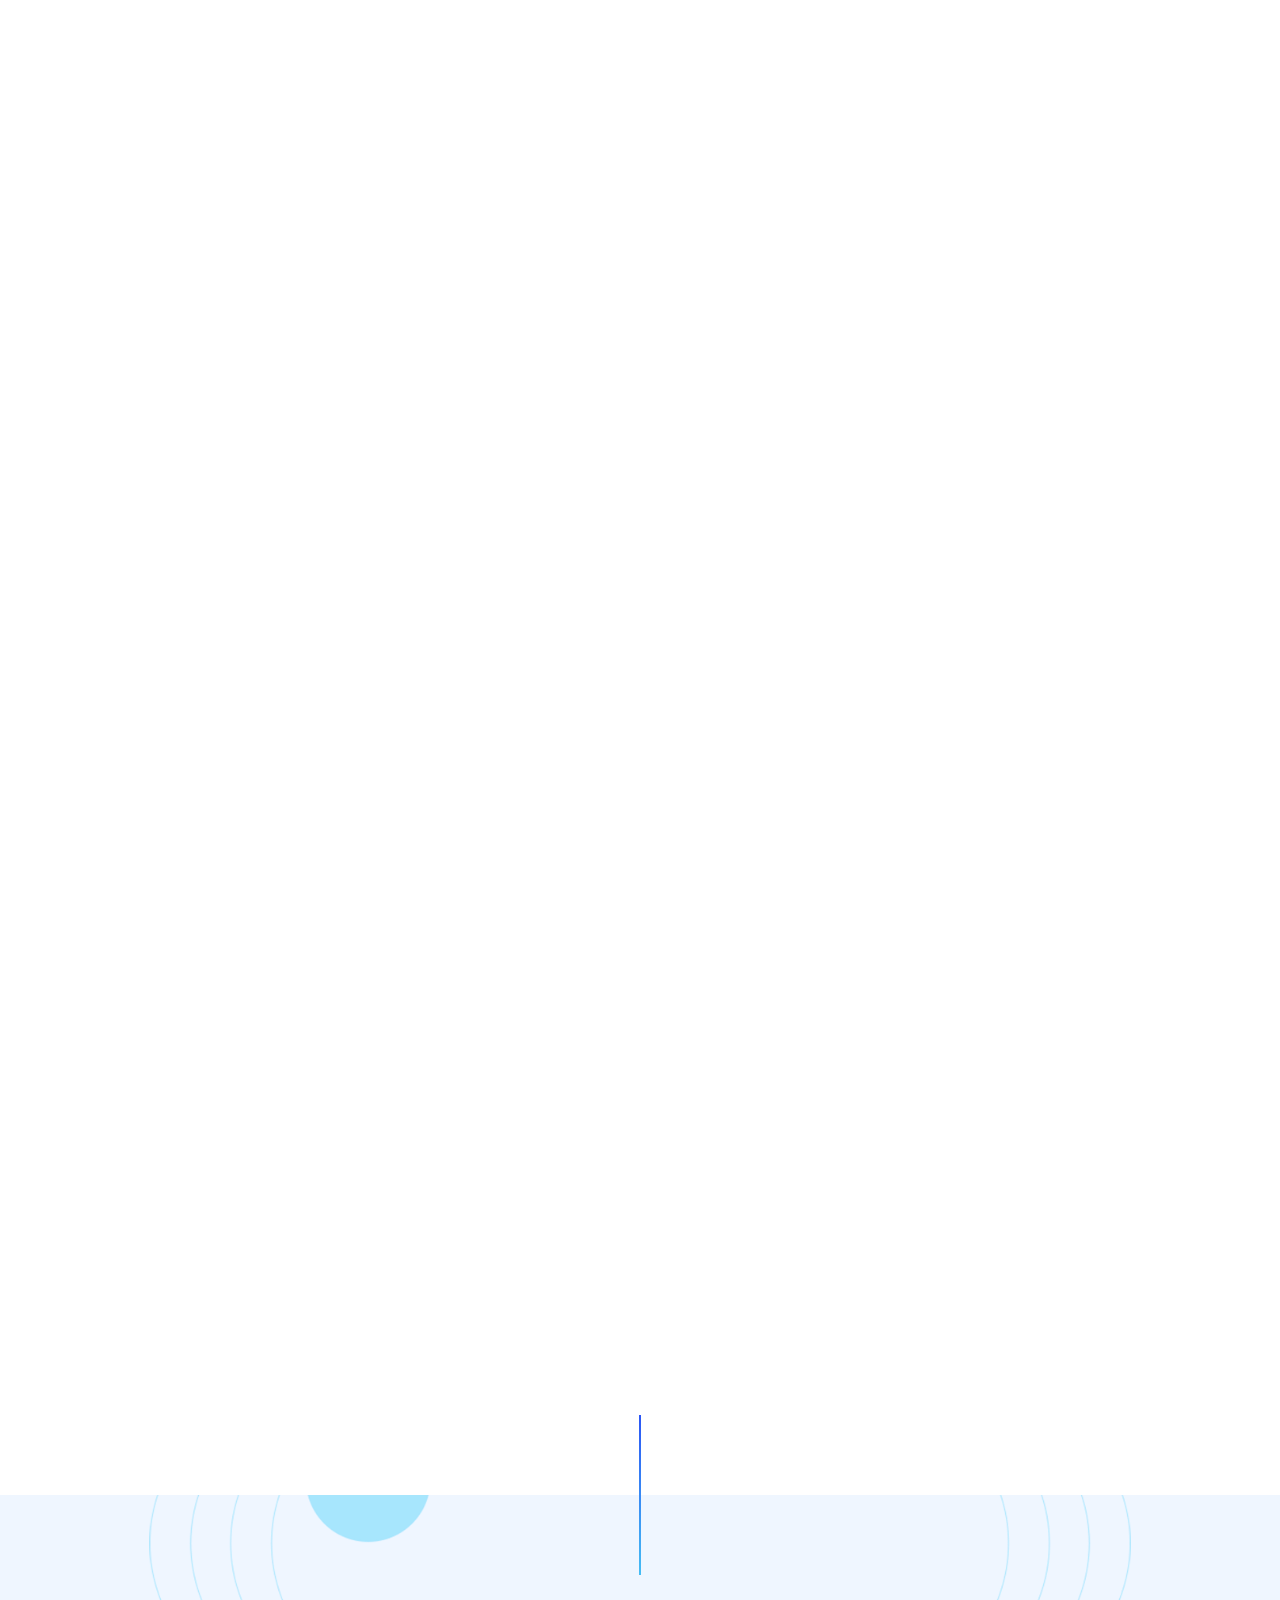
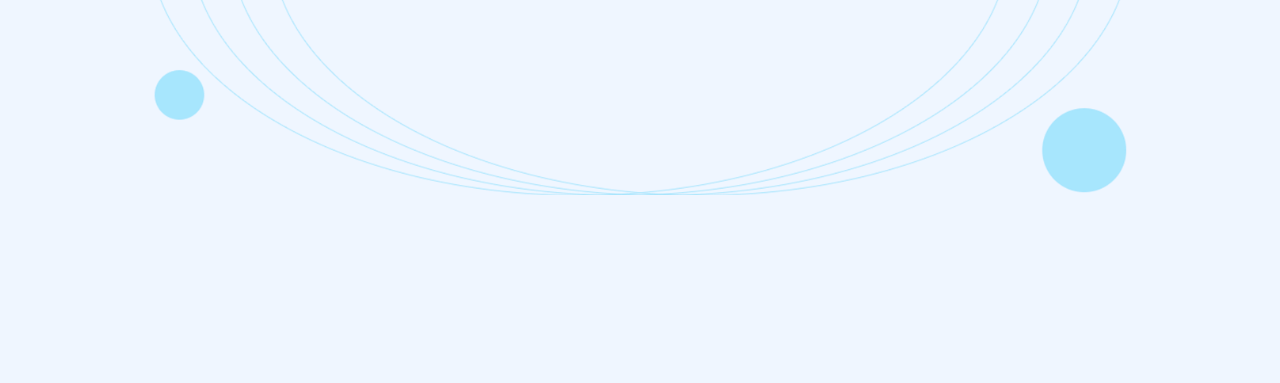
==== commit 8d663597: "update: content" ====
--- a/index.html
+++ b/index.html
@@ -11,10 +11,7 @@
     <!-- Fav Icon  -->
     <link rel="shortcut icon" href="./images/logo/Logo ノフト-Final-08.png" />
     <!-- Site Title  -->
-    <title>
-      Light WOA | ICO Crypto - ICO Landing Page &amp; Multi-Purpose
-      Cryptocurrency HTML Template
-    </title>
+    <title>Nofuto - The Next Generation of Digital Art Collectibles</title>
     <!-- Bundle and Base CSS -->
     <link rel="stylesheet" href="assets/css/vendor.bundle.css?ver=1930" />
     <link
@@ -29,11 +26,7 @@
   <body class="nk-body body-wider theme-light mode-onepage">
     <div class="nk-wrap">
       <header
-        class="
-          nk-header
-          page-header
-          is-transparent is-sticky is-shrink is-light
-        "
+        class="nk-header page-header is-transparent is-sticky is-shrink is-light"
         id="header"
       >
         <!-- Header @s -->
@@ -128,11 +121,7 @@
                     <li>
                       <a
                         href="#"
-                        class="
-                          btn btn-rg btn-auto btn-outline btn-grad
-                          on-bg-light
-                          btn-round
-                        "
+                        class="btn btn-rg btn-auto btn-outline btn-grad on-bg-light btn-round"
                         ><span>Whitepaper</span></a
                       >
                     </li>
@@ -141,11 +130,7 @@
                         href="#"
                         data-toggle="modal"
                         data-target="#login-popup"
-                        class="
-                          btn btn-rg btn-auto btn-outline btn-grad
-                          on-bg-light
-                          btn-round
-                        "
+                        class="btn btn-rg btn-auto btn-outline btn-grad on-bg-light btn-round"
                         ><span>Try App</span></a
                       >
                     </li>
@@ -164,20 +149,11 @@
               <div class="banner-wrap ov-v">
                 <div class="container">
                   <div
-                    class="
-                      row
-                      align-items-center
-                      justify-content-center justify-content-lg-between
-                      gutter-vr-30px
-                    "
+                    class="row align-items-center justify-content-center justify-content-lg-between gutter-vr-30px"
                   >
                     <div class="col-lg-6">
                       <div
-                        class="
-                          banner-caption
-                          wide-auto
-                          text-center text-lg-left
-                        "
+                        class="banner-caption wide-auto text-center text-lg-left"
                       >
                         <div class="cpn-head mt-0">
                           <h1
@@ -207,13 +183,7 @@
                             <li>
                               <a
                                 href="#"
-                                class="
-                                  btn
-                                  btn-md
-                                  btn-grad
-                                  btn-grad-alternet
-                                  btn-round
-                                "
+                                class="btn btn-md btn-grad btn-grad-alternet btn-round"
                                 >Create Your Website</a
                               >
                             </li>
@@ -262,11 +232,7 @@
                     <!-- .col -->
                     <div class="col-lg-5 col-sm-9">
                       <div
-                        class="
-                          token-status token-status-s5
-                          bg-transparent
-                          no-bd
-                        "
+                        class="token-status token-status-s5 bg-transparent no-bd"
                       >
                         <div class="banner-gfx banner-gfx-re-s2">
                           <img src="images/lungwort/gfx-b.png" alt="header" />
@@ -304,12 +270,7 @@
             <!-- Block @s -->
             <div class="nk-block nk-block-text-wrap">
               <div
-                class="
-                  row
-                  align-items-center
-                  justify-content-center justify-content-md-between
-                  gutter-vr-30px
-                "
+                class="row align-items-center justify-content-center justify-content-md-between gutter-vr-30px"
               >
                 <div class="col-mb-9 col-sm-7 col-md-6 col-lg-5 order-md-last">
                   <div
@@ -393,7 +354,7 @@
                   <!-- Section Head @s -->
                   <div class="nk-block-text pdb-r">
                     <p class="animated" data-animate="fadeInUp" data-delay=".2">
-                      Nofuto (Non-fungible tokens) is a unique and
+                      NFTs (Non-fungible tokens) is a unique and
                       non-interchangeable unit of data stored on a digital
                       ledger.
                     </p>
@@ -480,7 +441,7 @@
                         <div class="feature-text feature-text-s1">
                           <p>
                             Owners of cryptocurrency keep their digital coins in
-                            ICO
+                            Nofuto
                           </p>
                         </div>
                       </div>
@@ -659,12 +620,7 @@
               <div class="row justify-content-center">
                 <div class="nk-block nk-block-features-s2">
                   <div
-                    class="
-                      row
-                      align-items-center
-                      justify-content-center
-                      gutter-vr-30px
-                    "
+                    class="row align-items-center justify-content-center gutter-vr-30px"
                   >
                     <!-- .col -->
                     <div
@@ -676,9 +632,7 @@
                         class="features-list gutter-vr-20px d-flex flex-wrap"
                       >
                         <div
-                          class="
-                            feature feature-inline feature-s3 feature-s3-alt
-                          "
+                          class="feature feature-inline feature-s3 feature-s3-alt"
                         >
                           <div
                             class="feature-icon feature-icon-sm feature-icon-s6"
@@ -694,9 +648,7 @@
                           </div>
                         </div>
                         <div
-                          class="
-                            feature feature-inline feature-s3 feature-s3-alt
-                          "
+                          class="feature feature-inline feature-s3 feature-s3-alt"
                         >
                           <div
                             class="feature-icon feature-icon-sm feature-icon-s6"
@@ -712,9 +664,7 @@
                           </div>
                         </div>
                         <div
-                          class="
-                            feature feature-inline feature-s3 feature-s3-alt
-                          "
+                          class="feature feature-inline feature-s3 feature-s3-alt"
                         >
                           <div
                             class="feature-icon feature-icon-sm feature-icon-s6"
@@ -731,9 +681,7 @@
                           </div>
                         </div>
                         <div
-                          class="
-                            feature feature-inline feature-s3 feature-s3-alt
-                          "
+                          class="feature feature-inline feature-s3 feature-s3-alt"
                         >
                           <div
                             class="feature-icon feature-icon-sm feature-icon-s6"
@@ -751,9 +699,7 @@
                           </div>
                         </div>
                         <div
-                          class="
-                            feature feature-inline feature-s3 feature-s3-alt
-                          "
+                          class="feature feature-inline feature-s3 feature-s3-alt"
                         >
                           <div
                             class="feature-icon feature-icon-sm feature-icon-s6"
@@ -791,10 +737,10 @@
               >
                 Road Map
               </h2>
-              <p class="lead animated" data-animate="fadeInUp" data-delay=".2">
+              <!-- <p class="lead animated" data-animate="fadeInUp" data-delay=".2">
                 Our initial coin offering will run till softcap reached.Full
                 details of the ICO can be found within the platform.
-              </p>
+              </p> -->
             </div>
 
             <!-- Section Head @s -->
@@ -806,22 +752,12 @@
                 data-delay=".3"
               >
                 <div
-                  class="
-                    roadmap-wrap
-                    roadmap-wrap-done
-                    roadmap-wrap-s1
-                    roadmap-wrap-s1-alt
-                    mb-0
-                    ml-0
-                  "
+                  class="roadmap-wrap roadmap-wrap-done roadmap-wrap-s1 roadmap-wrap-s1-alt mb-0 ml-0"
                 >
                   <div class="row no-gutters">
                     <div class="col-lg">
                       <div
-                        class="
-                          roadmap roadmap-s1 roadmap-s1-alt roadmap-done
-                          text-lg-center
-                        "
+                        class="roadmap roadmap-s1 roadmap-s1-alt roadmap-done text-lg-center"
                       >
                         <div class="roadmap-step roadmap-step-s1">
                           <div class="roadmap-head roadmap-head-s1">
@@ -843,10 +779,7 @@
 
                     <div class="col-lg">
                       <div
-                        class="
-                          roadmap roadmap-s1 roadmap-s1-alt roadmap-done
-                          text-lg-center
-                        "
+                        class="roadmap roadmap-s1 roadmap-s1-alt roadmap-done text-lg-center"
                       >
                         <div class="roadmap-step roadmap-step-s1">
                           <div class="roadmap-head roadmap-head-s1">
@@ -870,19 +803,12 @@
                   <!-- .row -->
                 </div>
                 <div
-                  class="
-                    roadmap-wrap roadmap-wrap-s1 roadmap-wrap-s1-alt
-                    mb-0
-                    ml-0
-                  "
+                  class="roadmap-wrap roadmap-wrap-s1 roadmap-wrap-s1-alt mb-0 ml-0"
                 >
                   <div class="row flex-row-reverse no-gutters">
                     <div class="col-lg">
                       <div
-                        class="
-                          roadmap roadmap-current roadmap-s1 roadmap-s1-alt
-                          text-lg-center
-                        "
+                        class="roadmap roadmap-current roadmap-s1 roadmap-s1-alt text-lg-center"
                       >
                         <div class="roadmap-step roadmap-step-s1">
                           <div class="roadmap-head roadmap-head-s1">
@@ -1286,7 +1212,7 @@
                 data-animate="fadeInUp"
                 data-delay=".1"
               >
-                Contact ICO Crypto
+                Contact us
               </h2>
               <p class="animated" data-animate="fadeInUp" data-delay=".2">
                 Any question? Reach out to us and we’ll get back to you shortly.
@@ -1302,11 +1228,7 @@
               >
                 <div class="col-xl-8 col-lg-10">
                   <ul
-                    class="
-                      contact-list contact-list-s1
-                      flex-wrap flex-md-nowrap
-                      pdb-l
-                    "
+                    class="contact-list contact-list-s1 flex-wrap flex-md-nowrap pdb-l"
                   >
                     <li>
                       <em class="contact-icon fas fa-phone"></em>
@@ -1360,10 +1282,7 @@
                       <div class="field-item field-item-center">
                         <textarea
                           name="contact-message"
-                          class="
-                            input-line input-line-center input-textarea
-                            required
-                          "
+                          class="input-line input-line-center input-textarea required"
                         ></textarea>
                         <label class="field-label field-label-line"
                           >Your Message</label
@@ -1416,11 +1335,7 @@
                     method="post"
                   >
                     <div
-                      class="
-                        field-inline field-inline-round field-inline-s2-sm
-                        bg-white
-                        shadow-soft
-                      "
+                      class="field-inline field-inline-round field-inline-s2-sm bg-white shadow-soft"
                     >
                       <div class="field-wrap">
                         <input
